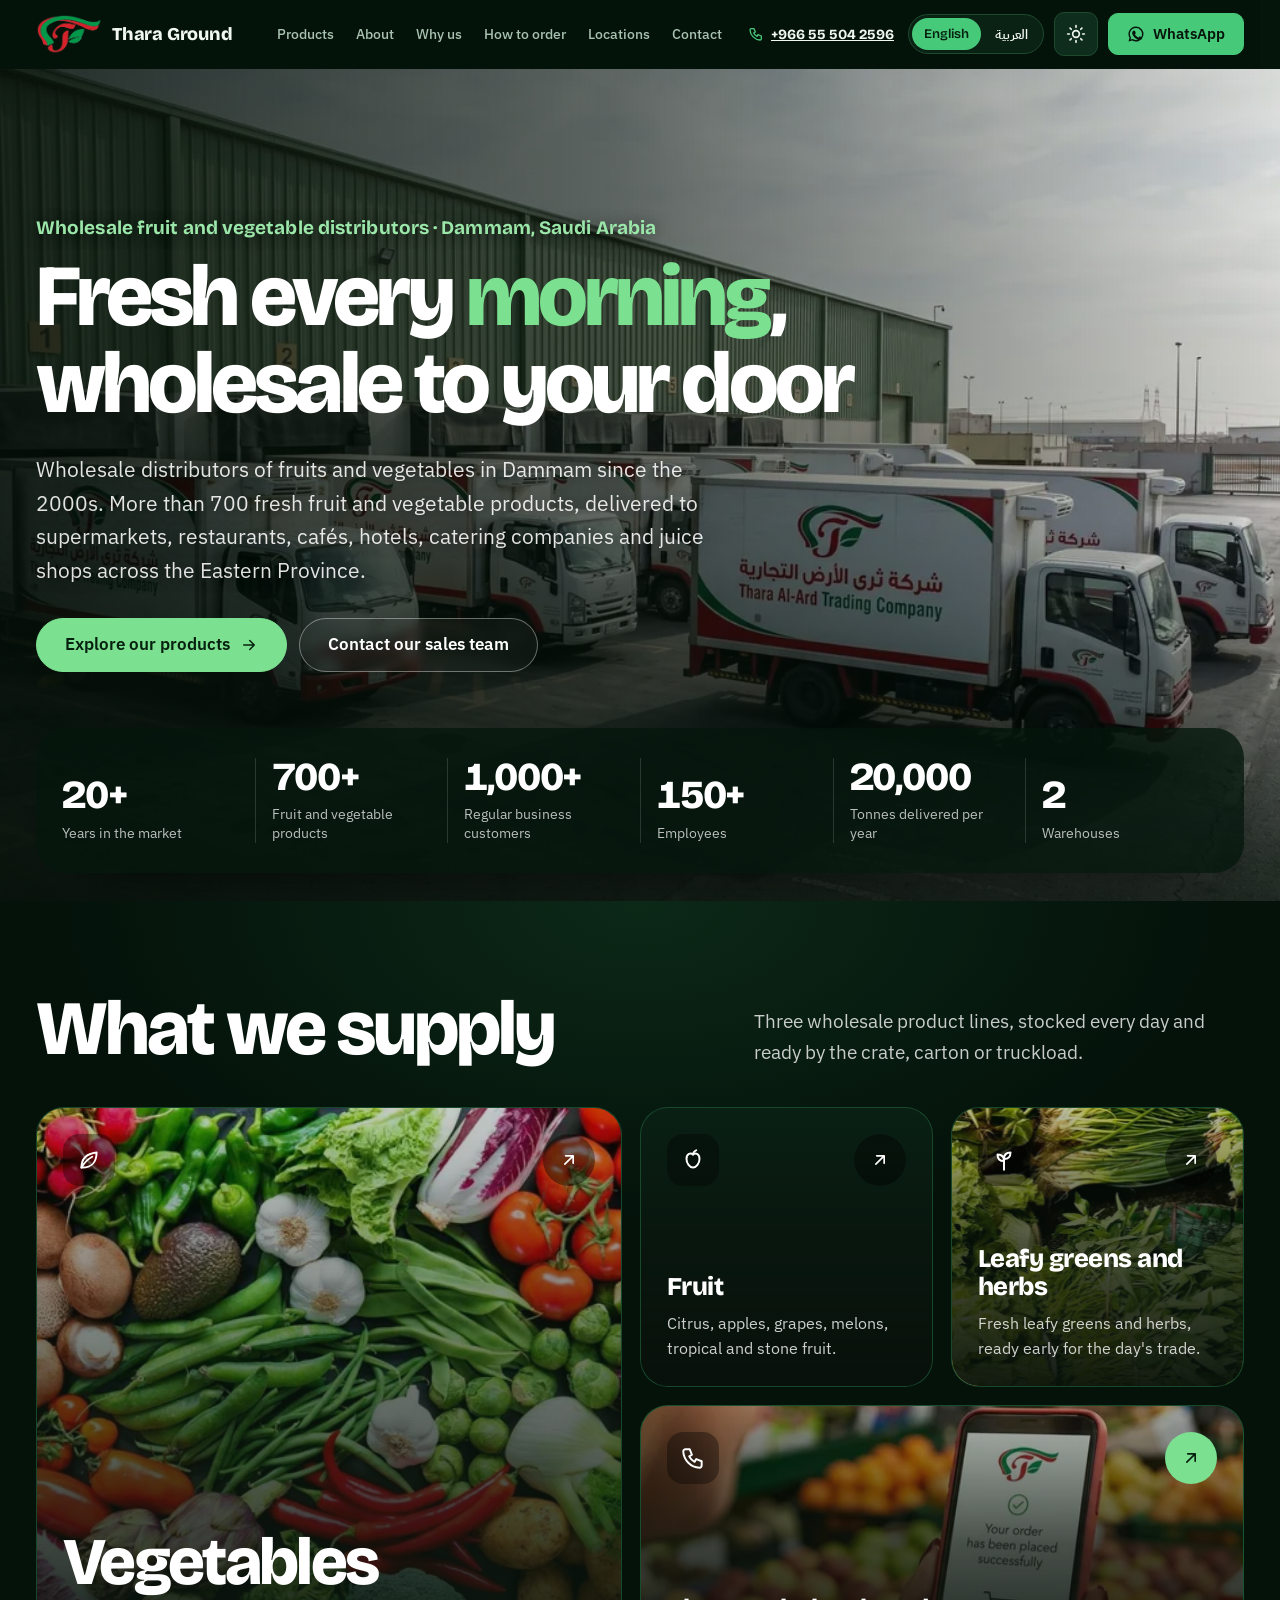
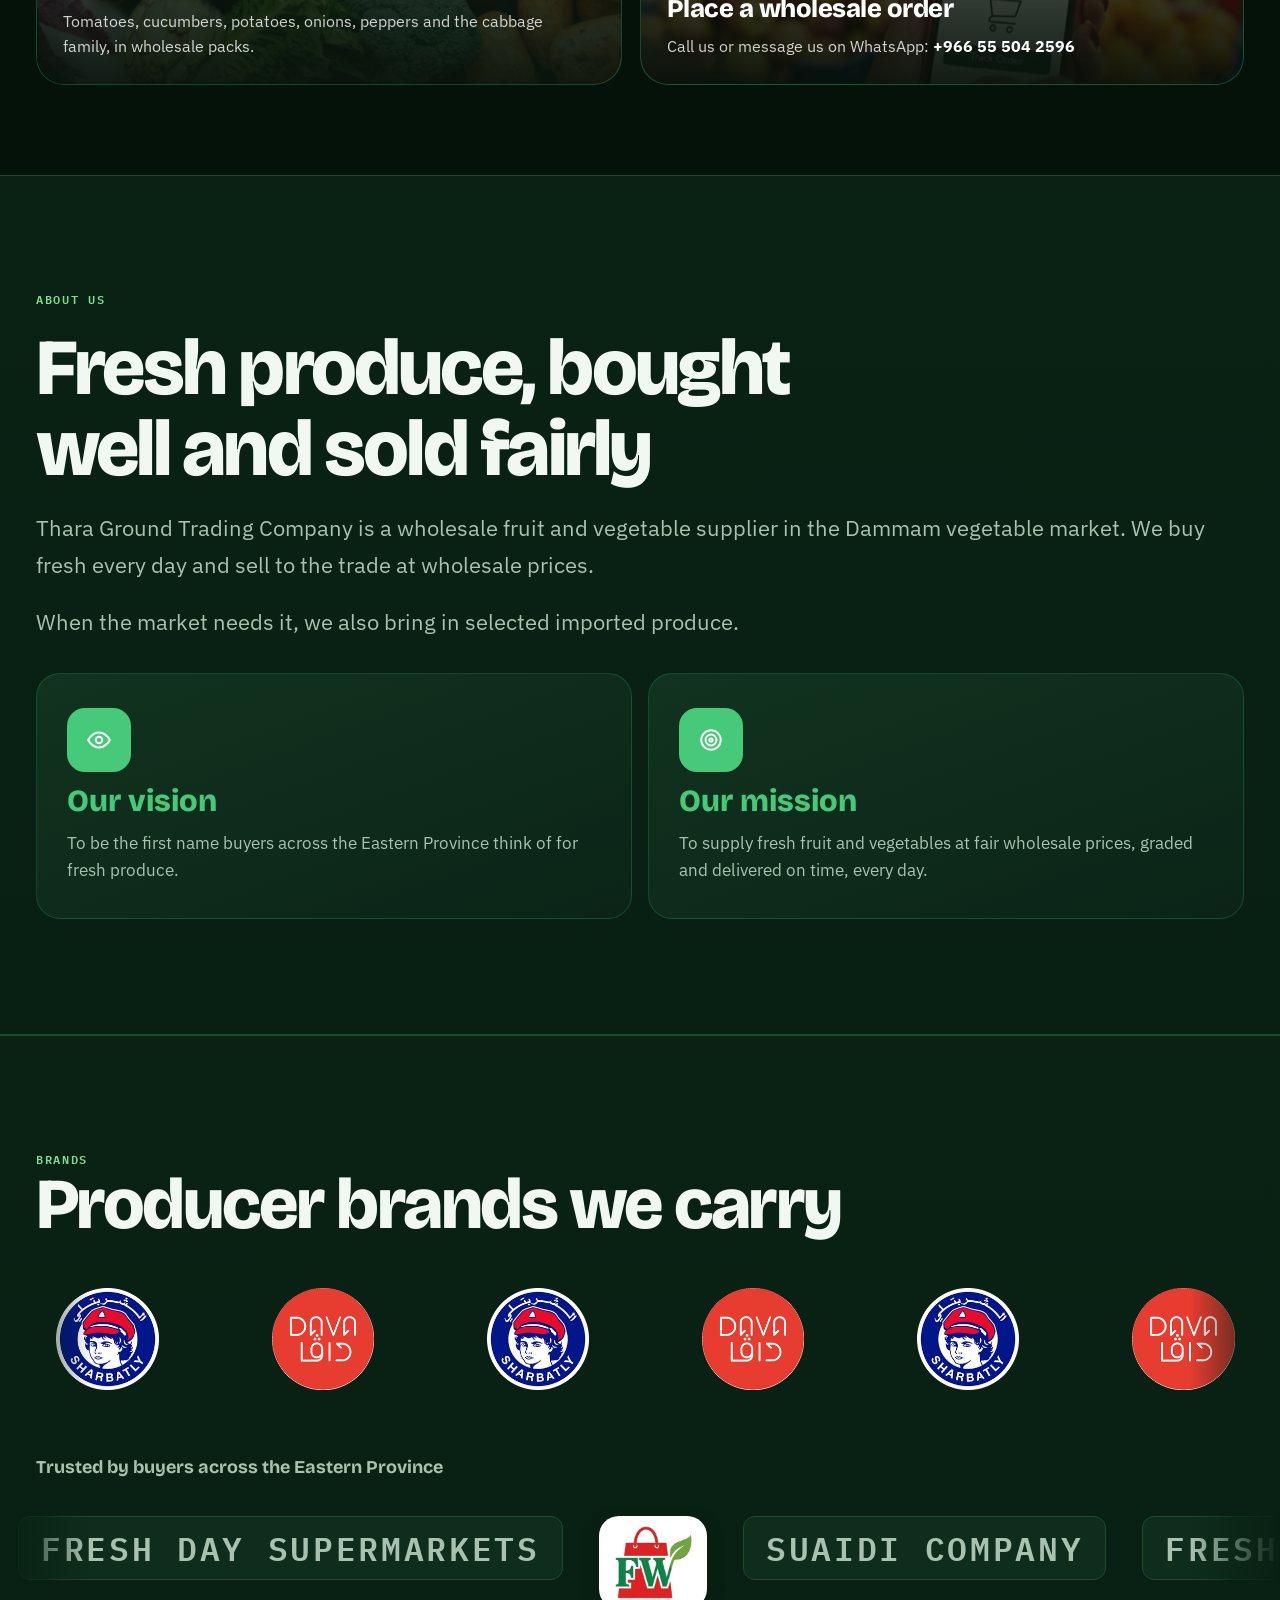
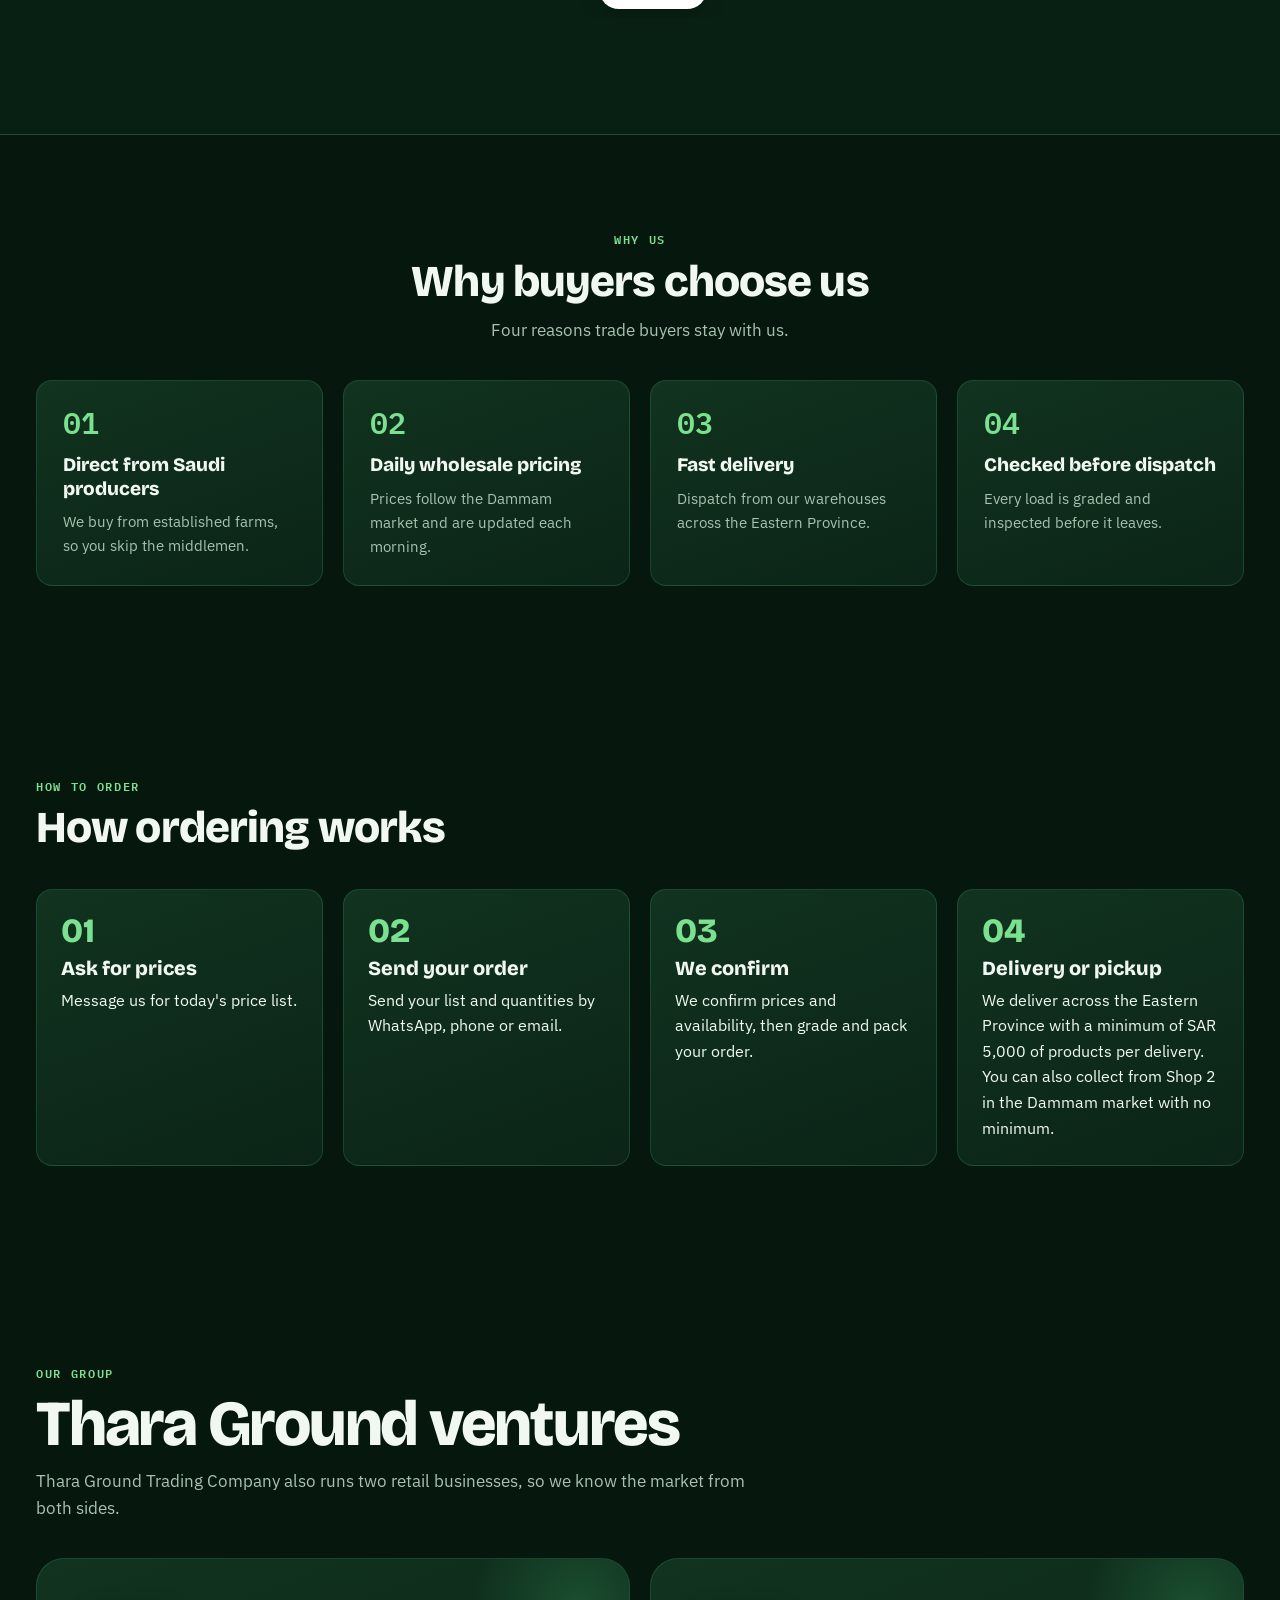
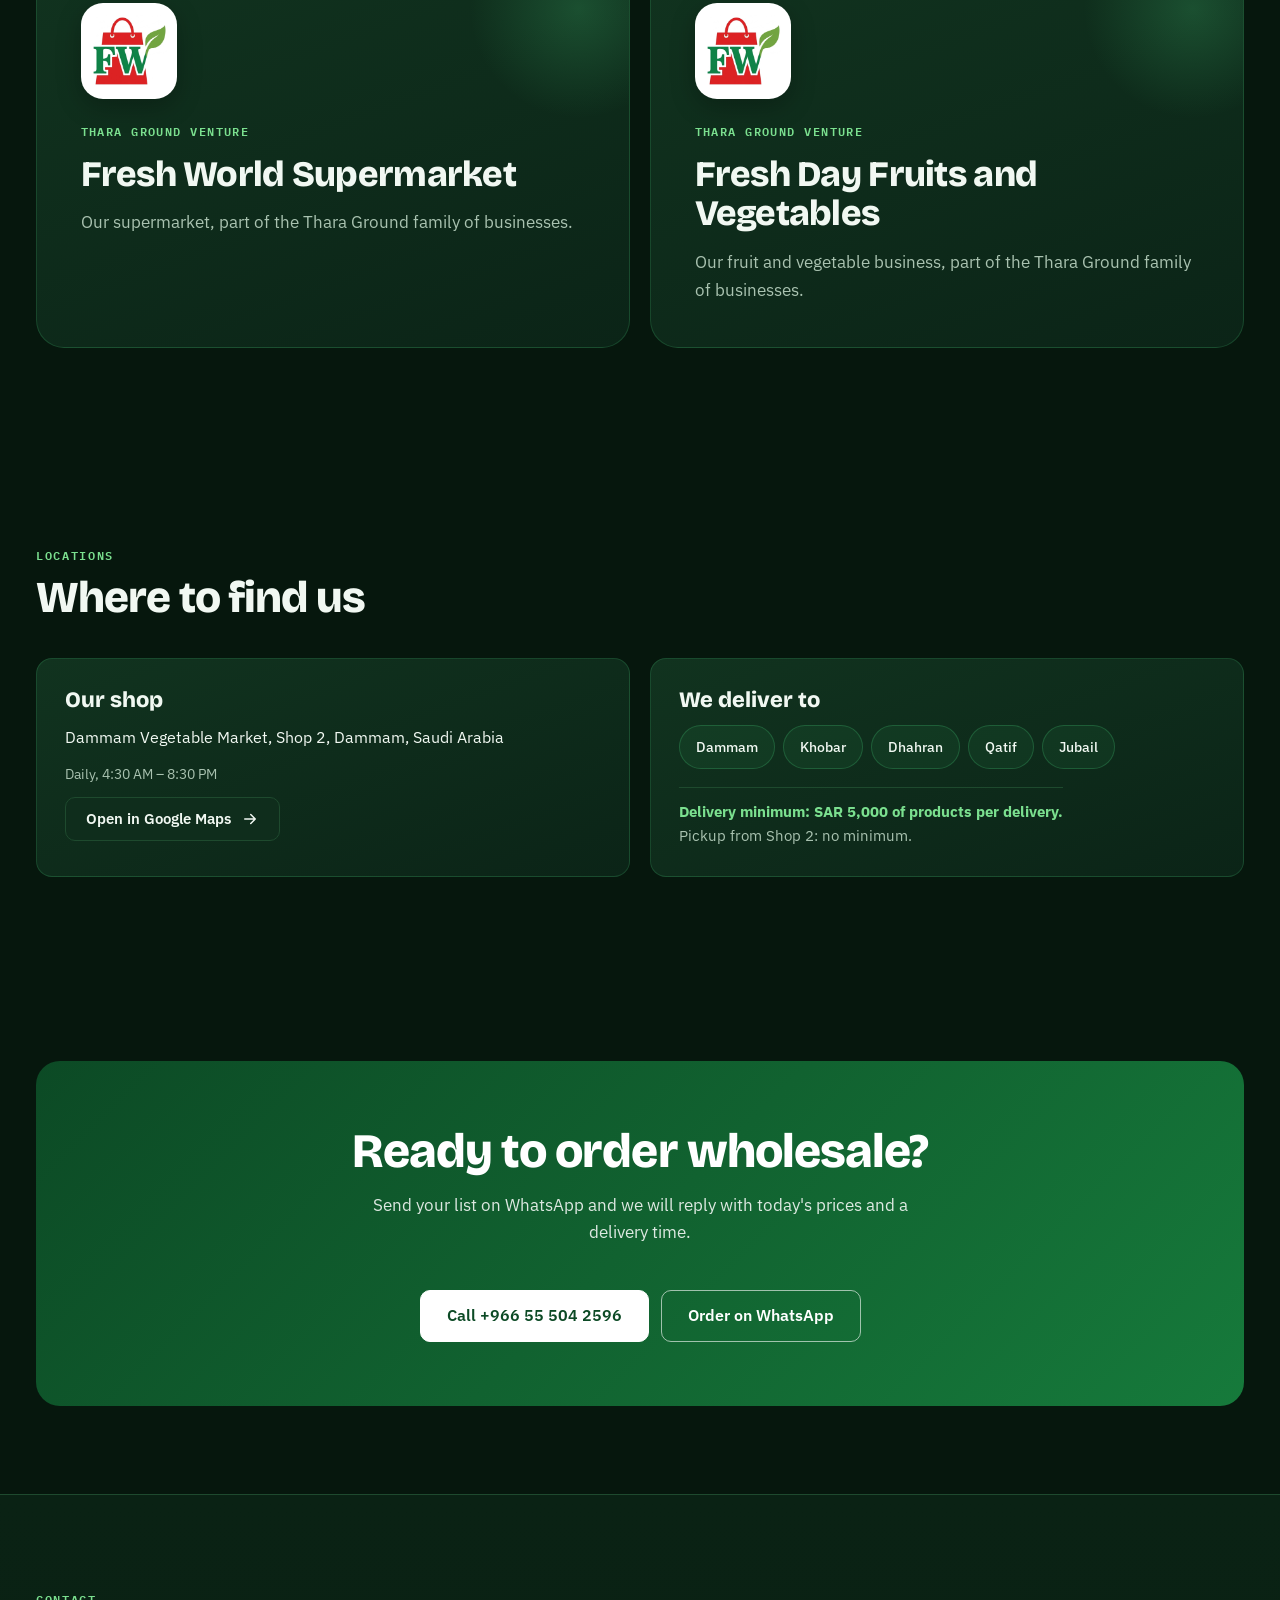
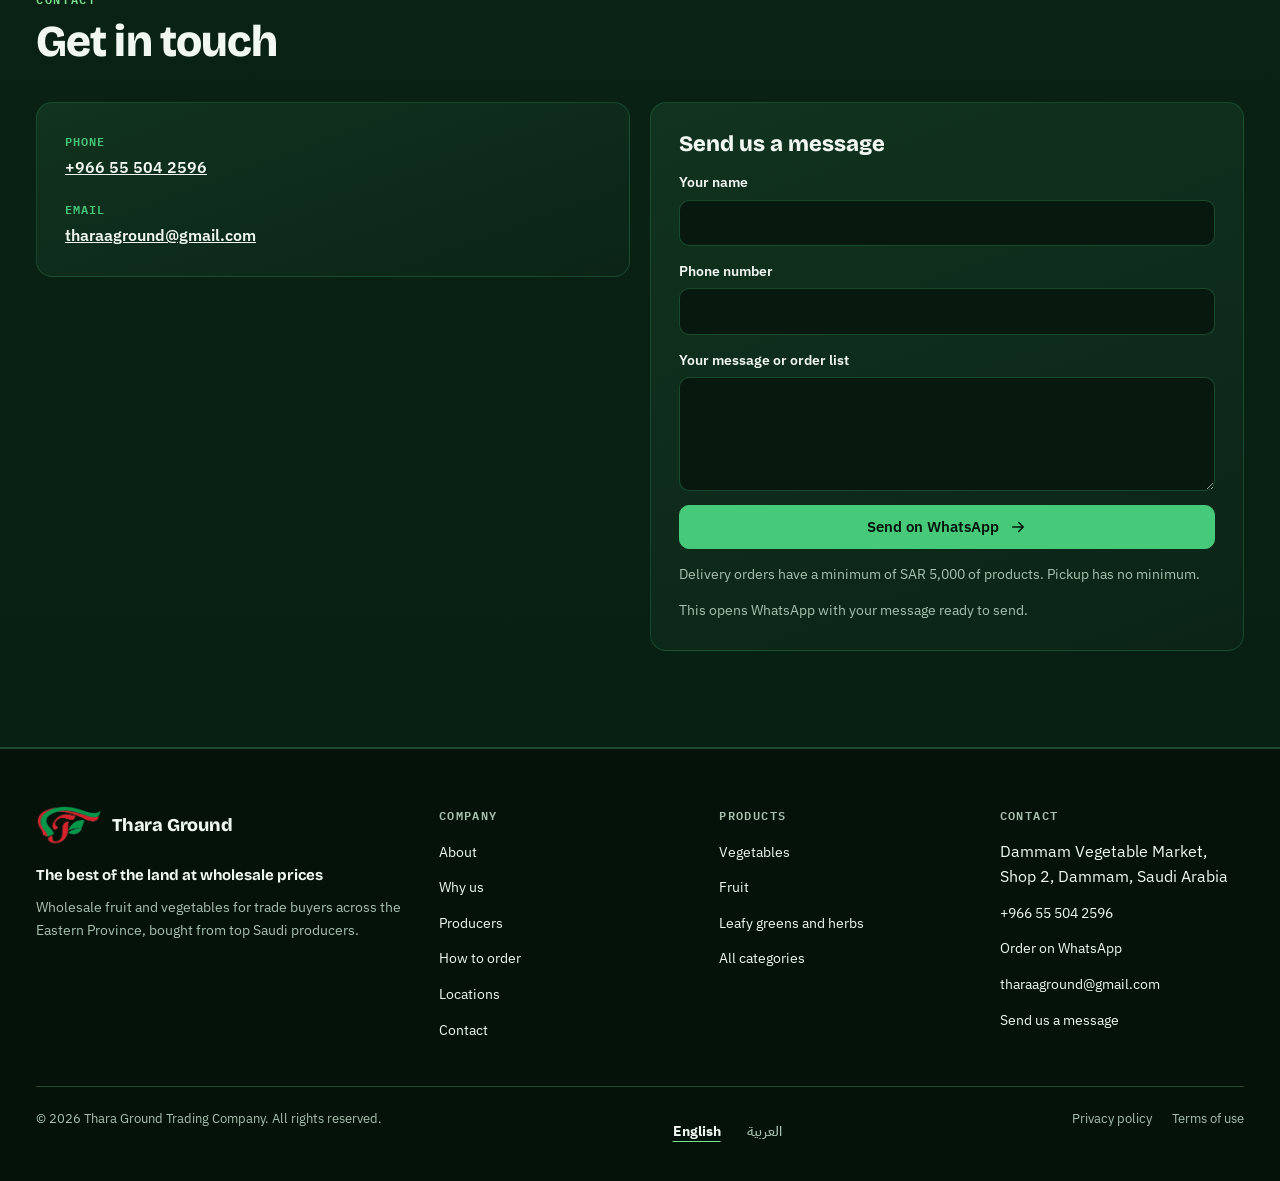
==== index.html @ 2941f830 "Remove mobile bottom bar Co-Authored-By: Claude Haiku 5.5 <noreply@anthropic.com> Claude-Session: ht" ====
<!doctype html>
<html lang="en" dir="ltr" data-theme="dark">
<head>
<meta charset="utf-8">
<meta name="viewport" content="width=device-width, initial-scale=1">
<title>Thara Ground Trading Company | Wholesale fruit and vegetables, Dammam</title>
<meta name="description" content="Wholesale distributors of fruit and vegetables in Dammam since the 2000s. More than 700 products, delivered across the Eastern Province.">
<meta name="theme-color" content="#06170D">
<link rel="canonical" href="https://tharaground.netlify.app/">
<link rel="alternate" hreflang="en" href="https://tharaground.netlify.app/">
<link rel="alternate" hreflang="ar" href="https://tharaground.netlify.app/ar/">
<link rel="alternate" hreflang="x-default" href="https://tharaground.netlify.app/">
<meta property="og:type" content="website">
<meta property="og:locale" content="en_US">
<meta property="og:title" content="Thara Ground Trading Company | Wholesale fruit and vegetables, Dammam">
<meta property="og:description" content="Wholesale distributors of fruit and vegetables in Dammam since the 2000s. More than 700 products, delivered across the Eastern Province.">
<link rel="icon" href="assets/img/favicon.png" type="image/png">
<link rel="preconnect" href="https://fonts.googleapis.com">
<link rel="preconnect" href="https://fonts.gstatic.com" crossorigin>
<link rel="stylesheet" href="https://fonts.googleapis.com/css2?family=Bricolage+Grotesque:wght@600;800&family=IBM+Plex+Mono:wght@500;600&family=IBM+Plex+Sans+Arabic:wght@400;500;600;700&family=IBM+Plex+Sans:wght@400;500;600&display=swap">
<link rel="stylesheet" href="assets/css/styles.css">
<script>(function(){var d=document.documentElement;d.classList.add('js');var s=function(k){try{return localStorage.getItem(k)}catch(e){return null}};d.setAttribute('data-theme',s('theme')==='light'?'light':'dark');var l=d.getAttribute('data-page-lang');if(!l){l=s('lang');if(l!=='ar'&&l!=='en'){var n=(navigator.language||'en').toLowerCase();l=n.indexOf('ar')===0?'ar':'en'}}d.lang=l;d.dir=l==='ar'?'rtl':'ltr';if(l!=='en')d.classList.add('relang');setTimeout(function(){d.classList.add('reveal-all')},4000)})();</script>
<noscript><style>.relang #app{visibility:visible}.js .reveal{opacity:1;transform:none}</style></noscript>
</head>
<body data-page="home" data-slug="" data-base="" data-alt="ar/index.html">
<div id="app"><a class="skip" href="#main">Skip to content</a><header class="site-header" id="siteHeader"><div class="wrap hdr"><a class="logo" href="index.html"><img class="logo-mark" src="assets/img/logo.png" alt="Thara Ground logo" width="66" height="40"><span class="logo-text"><b>Thara Ground</b><small>The best of the land at wholesale prices</small></span></a><nav class="nav" id="nav" aria-label="Main navigation"><div class="nav-dd"><a href="#supply">Products</a><div class="mega" role="group" aria-label="Products"><div class="mega-list"><a href="products/veg.html"><b>Vegetables</b><span>Tomatoes, cucumbers, potatoes, onions, peppers and the cabbage family, in wholesale packs.</span></a><a href="products/fruit.html"><b>Fruit</b><span>Citrus, apples, grapes, melons, tropical and stone fruit.</span></a><a href="products/leafy.html"><b>Leafy greens and herbs</b><span>Fresh leafy greens and herbs, ready early for the day&#39;s trade.</span></a></div><div class="mega-shop"><b>Our shop</b><span>Dammam Vegetable Market, Shop 2, Dammam, Saudi Arabia</span><a href="https://www.google.com/maps/search/?api=1&query=Dammam+Vegetable+Market" target="_blank" rel="noopener">Open in Google Maps</a></div></div></div><a href="#about">About</a><a href="#why">Why us</a><a href="#how">How to order</a><a href="#locations">Locations</a><a href="#contact">Contact</a><div class="nav-extra"><a class="nav-tel" href="tel:+966555042596" dir="ltr"><svg viewBox="0 0 24 24" width="16" height="16" fill="none" stroke="currentColor" stroke-width="2" stroke-linecap="round" stroke-linejoin="round" aria-hidden="true"><path d="M5 4h4l2 5-2.5 1.5a11 11 0 0 0 5 5L15 13l5 2v4a2 2 0 0 1-2 2A16 16 0 0 1 3 6a2 2 0 0 1 2-2z"/></svg>+966 55 504 2596</a><div class="lang-sw" role="group" aria-label="Language"><button type="button" data-lang="en" lang="en" aria-pressed="true">English</button><button type="button" data-lang="ar" lang="ar" aria-pressed="false">العربية</button></div></div><a class="btn primary nav-portal" href="https://wa.me/966555042596?text=Hi%2C%20I%20need%20a%20quotation." target="_blank" rel="noopener">Order on WhatsApp</a></nav><div class="hdr-actions"><a class="hdr-phone" href="tel:+966555042596" dir="ltr"><svg viewBox="0 0 24 24" width="16" height="16" fill="none" stroke="currentColor" stroke-width="2" stroke-linecap="round" stroke-linejoin="round" aria-hidden="true"><path d="M5 4h4l2 5-2.5 1.5a11 11 0 0 0 5 5L15 13l5 2v4a2 2 0 0 1-2 2A16 16 0 0 1 3 6a2 2 0 0 1 2-2z"/></svg>+966 55 504 2596</a><div class="lang-sw" role="group" aria-label="Language"><button type="button" data-lang="en" lang="en" aria-pressed="true">English</button><button type="button" data-lang="ar" lang="ar" aria-pressed="false">العربية</button></div><button type="button" class="icon-btn theme-btn" id="themeBtn" aria-label="Switch between dark and light mode"><svg viewBox="0 0 24 24" width="20" height="20" fill="none" stroke="currentColor" stroke-width="2" stroke-linecap="round" aria-hidden="true"><circle cx="12" cy="12" r="4"/><path d="M12 2v2M12 20v2M4.9 4.9l1.4 1.4M17.7 17.7l1.4 1.4M2 12h2M20 12h2M4.9 19.1l1.4-1.4M17.7 6.3l1.4-1.4"/></svg><svg viewBox="0 0 24 24" width="20" height="20" fill="none" stroke="currentColor" stroke-width="2" stroke-linecap="round" stroke-linejoin="round" aria-hidden="true"><path d="M21 12.8A9 9 0 1 1 11.2 3a7 7 0 0 0 9.8 9.8z"/></svg></button><a class="btn primary hdr-portal" href="https://wa.me/966555042596?text=Hi%2C%20I%20need%20a%20quotation." target="_blank" rel="noopener"><svg viewBox="0 0 24 24" width="18" height="18" fill="currentColor" aria-hidden="true"><path d="M12 2a10 10 0 0 0-8.6 15.1L2 22l5-1.3A10 10 0 1 0 12 2zm0 2a8 8 0 1 1-4.2 14.8l-.4-.2-2.6.7.7-2.5-.3-.4A8 8 0 0 1 12 4zm-3 3.5c-.3 0-.7.1-1 .5-.4.5-1.1 1.2-1.1 2.8s1.2 3.2 1.3 3.4c.2.2 2.3 3.6 5.6 4.9 2.8 1.1 3.3.9 3.9.8.6 0 2-.8 2.2-1.6.3-.8.3-1.5.2-1.6-.1-.2-.3-.3-.7-.5l-2-1c-.3-.1-.5-.2-.7.2l-.9 1.1c-.2.2-.3.2-.7.1-.3-.2-1.4-.5-2.6-1.6-1-.9-1.6-2-1.8-2.3-.2-.3 0-.5.1-.7l.5-.6c.1-.2.2-.3.3-.5.1-.2 0-.4 0-.6l-.9-2.2c-.2-.5-.5-.5-.7-.5z"/></svg>WhatsApp</a><button type="button" class="icon-btn menu-btn" id="menuBtn" aria-expanded="false" aria-controls="nav" aria-label="Open menu"><svg viewBox="0 0 24 24" width="22" height="22" fill="none" stroke="currentColor" stroke-width="2" stroke-linecap="round" aria-hidden="true"><path d="M4 7h16M4 12h16M4 17h16"/></svg><svg viewBox="0 0 24 24" width="22" height="22" fill="none" stroke="currentColor" stroke-width="2" stroke-linecap="round" aria-hidden="true"><path d="M6 6l12 12M18 6L6 18"/></svg></button></div></div></header><main id="main"><section class="hero" id="top" aria-labelledby="heroTitle"><div class="hero-media" aria-hidden="true"><img class="hero-img" src="assets/img/hero.webp" alt="Thara Ground delivery trucks at the Dammam wholesale market" width="1600" height="900" fetchpriority="high" decoding="async"></div><div class="hero-shade" aria-hidden="true"></div><div class="wrap hero-in"><div class="hero-copy" role="tabpanel"><p class="hero-eyebrow">Wholesale fruit and vegetable distributors · Dammam, Saudi Arabia</p><h1 id="heroTitle">Fresh every <em class="accent">morning</em>, wholesale to your door</h1><p class="lead" id="heroSub">Wholesale distributors of fruits and vegetables in Dammam since the 2000s. More than 700 fresh fruit and vegetable products, delivered to supermarkets, restaurants, cafés, hotels, catering companies and juice shops across the Eastern Province.</p><div class="cta"><a class="btn primary lg" href="#supply">Explore our products<svg class="arr" viewBox="0 0 24 24" width="18" height="18" fill="none" stroke="currentColor" stroke-width="2" stroke-linecap="round" stroke-linejoin="round" aria-hidden="true"><path d="M5 12h14M13 6l6 6-6 6"/></svg></a><a class="btn outline lg" href="https://wa.me/966555042596?text=Hi%2C%20I%20need%20a%20quotation." target="_blank" rel="noopener">Contact our sales team</a></div></div><dl class="hero-stats" aria-label="Key numbers"><div class="stat"><dt>Years in the market</dt><dd><span class="count" dir="ltr" data-to="20" data-suffix="+">20+</span></dd></div><div class="stat"><dt>Fruit and vegetable products</dt><dd><span class="count" dir="ltr" data-to="700" data-suffix="+">700+</span></dd></div><div class="stat"><dt>Regular business customers</dt><dd><span class="count" dir="ltr" data-to="1000" data-suffix="+">1,000+</span></dd></div><div class="stat"><dt>Employees</dt><dd><span class="count" dir="ltr" data-to="150" data-suffix="+">150+</span></dd></div><div class="stat"><dt>Tonnes delivered per year</dt><dd><span class="count" dir="ltr" data-to="20000" data-suffix="">20,000</span></dd></div><div class="stat"><dt>Warehouses</dt><dd><span class="count" dir="ltr" data-to="2" data-suffix="">2</span></dd></div></dl></div></section><section class="sec dark" id="supply" aria-labelledby="supplyT"><div class="wrap"><div class="sup-head reveal"><h2 class="title" id="supplyT">What we supply</h2><p>Three wholesale product lines, stocked every day and ready by the crate, carton or truckload.</p></div><div class="bento"><a class="bn bn-veg bn-big reveal" style="--i:0" href="products/veg.html"><span class="bn-bg" aria-hidden="true"><img src="assets/img/vegetables.webp" data-fallback="assets/img/cat/tomatoes.svg" alt="Fresh vegetables wholesale at Thara Ground, Dammam" width="800" height="600" loading="lazy" decoding="async"></span><span class="bn-top"><span class="bn-ic"><svg viewBox="0 0 24 24" width="26" height="26" fill="none" stroke="currentColor" stroke-width="1.8" stroke-linecap="round" stroke-linejoin="round" aria-hidden="true"><path d="M5 19c0-8 5-13 14-14 0 9-5 14-13 14z"/><path d="M5 19c3-5 6-8 10-10"/></svg></span><span class="bn-go"><svg class="ur" viewBox="0 0 24 24" width="20" height="20" fill="none" stroke="currentColor" stroke-width="2" stroke-linecap="round" stroke-linejoin="round" aria-hidden="true"><path d="M7 17L17 7M8 7h9v9"/></svg></span></span><span class="bn-body"><span class="bn-t">Vegetables</span><span class="bn-d">Tomatoes, cucumbers, potatoes, onions, peppers and the cabbage family, in wholesale packs.</span></span></a><a class="bn bn-fruit reveal" style="--i:1" href="products/fruit.html"><span class="bn-bg" aria-hidden="true"><img src="assets/img/fruits.webp" data-fallback="assets/img/cat/citrus.svg" alt="Fresh fruit wholesale at Thara Ground, Dammam" width="800" height="600" loading="lazy" decoding="async"></span><span class="bn-top"><span class="bn-ic"><svg viewBox="0 0 24 24" width="26" height="26" fill="none" stroke="currentColor" stroke-width="1.8" stroke-linecap="round" stroke-linejoin="round" aria-hidden="true"><path d="M12 7c-2-2-6-1-6 4 0 4 3 8 6 8s6-4 6-8c0-5-4-6-6-4z"/><path d="M12 7c0-2 1-3 3-4"/></svg></span><span class="bn-go"><svg class="ur" viewBox="0 0 24 24" width="20" height="20" fill="none" stroke="currentColor" stroke-width="2" stroke-linecap="round" stroke-linejoin="round" aria-hidden="true"><path d="M7 17L17 7M8 7h9v9"/></svg></span></span><span class="bn-body"><span class="bn-t">Fruit</span><span class="bn-d">Citrus, apples, grapes, melons, tropical and stone fruit.</span></span></a><a class="bn bn-leafy reveal" style="--i:2" href="products/leafy.html"><span class="bn-bg" aria-hidden="true"><img src="assets/img/leafy.webp" data-fallback="assets/img/cat/leafy-herbs.svg" alt="Fresh leafy greens and herbs at Thara Ground, Dammam" width="800" height="600" loading="lazy" decoding="async"></span><span class="bn-top"><span class="bn-ic"><svg viewBox="0 0 24 24" width="26" height="26" fill="none" stroke="currentColor" stroke-width="1.8" stroke-linecap="round" stroke-linejoin="round" aria-hidden="true"><path d="M12 21V9"/><path d="M12 13c-4 0-6-2-6-6 4 0 6 2 6 6z"/><path d="M12 11c0-4 2-6 6-6 0 4-2 6-6 6z"/></svg></span><span class="bn-go"><svg class="ur" viewBox="0 0 24 24" width="20" height="20" fill="none" stroke="currentColor" stroke-width="2" stroke-linecap="round" stroke-linejoin="round" aria-hidden="true"><path d="M7 17L17 7M8 7h9v9"/></svg></span></span><span class="bn-body"><span class="bn-t">Leafy greens and herbs</span><span class="bn-d">Fresh leafy greens and herbs, ready early for the day&#39;s trade.</span></span></a><a class="bn bn-order reveal" style="--i:4" href="tel:+966555042596"><span class="bn-bg" aria-hidden="true"><img src="assets/img/order.webp" alt="Ordering fresh fruit and vegetables by phone from Thara Ground" width="800" height="446" loading="lazy" decoding="async"></span><span class="bn-top"><span class="bn-ic"><svg viewBox="0 0 24 24" width="26" height="26" fill="none" stroke="currentColor" stroke-width="1.8" stroke-linecap="round" stroke-linejoin="round" aria-hidden="true"><path d="M5 4h4l2 5-2.5 1.5a11 11 0 0 0 5 5L15 13l5 2v4a2 2 0 0 1-2 2A16 16 0 0 1 3 6a2 2 0 0 1 2-2z"/></svg></span><span class="bn-go acc"><svg class="ur" viewBox="0 0 24 24" width="20" height="20" fill="none" stroke="currentColor" stroke-width="2" stroke-linecap="round" stroke-linejoin="round" aria-hidden="true"><path d="M7 17L17 7M8 7h9v9"/></svg></span></span><span class="bn-body"><span class="bn-t">Place a wholesale order</span><span class="bn-d">Call us or message us on WhatsApp: <b dir="ltr">+966 55 504 2596</b></span></span></a></div></div></section><section class="sec alt" id="about" aria-labelledby="aboutT"><div class="wrap about-grid about-solo"><div class="about-text reveal"><p class="eyebrow">About us</p><h2 class="title" id="aboutT">Fresh produce, bought well and sold fairly</h2><p>Thara Ground Trading Company is a wholesale fruit and vegetable supplier in the Dammam vegetable market. We buy fresh every day and sell to the trade at wholesale prices.</p><p>When the market needs it, we also bring in selected imported produce.</p><div class="vm"><div class="card vm-card"><span class="vm-ic" aria-hidden="true"><svg viewBox="0 0 24 24" width="26" height="26" fill="none" stroke="currentColor" stroke-width="1.8" stroke-linecap="round" stroke-linejoin="round"><path d="M2 12s3.6-7 10-7 10 7 10 7-3.6 7-10 7S2 12 2 12z"/><circle cx="12" cy="12" r="3"/></svg></span><h3>Our vision</h3><p>To be the first name buyers across the Eastern Province think of for fresh produce.</p></div><div class="card vm-card"><span class="vm-ic" aria-hidden="true"><svg viewBox="0 0 24 24" width="26" height="26" fill="none" stroke="currentColor" stroke-width="1.8" stroke-linecap="round" stroke-linejoin="round"><circle cx="12" cy="12" r="9"/><circle cx="12" cy="12" r="5"/><circle cx="12" cy="12" r="1.5"/></svg></span><h3>Our mission</h3><p>To supply fresh fruit and vegetables at fair wholesale prices, graded and delivered on time, every day.</p></div></div></div></div></section><section class="sec alt" id="brands" aria-labelledby="brandsT"><div class="wrap"><div class="sec-head row reveal"><div><p class="eyebrow">Brands</p><h2 class="title" id="brandsT">Producer brands we carry</h2></div></div></div><div class="mq-wrap"><div class="marquee " dir="ltr"><div class="marquee-track"><ul role="list" aria-label="Producer brands we carry"><li><img class="logo-img" src="assets/img/sharbatly.png" alt="Sharbatly Fruit" loading="lazy" height="40"></li><li><img class="logo-img" src="assets/img/dawa.png" alt="Dawa Agriculture" loading="lazy" height="40"></li><li><img class="logo-img" src="assets/img/sharbatly.png" alt="Sharbatly Fruit" loading="lazy" height="40"></li><li><img class="logo-img" src="assets/img/dawa.png" alt="Dawa Agriculture" loading="lazy" height="40"></li><li><img class="logo-img" src="assets/img/sharbatly.png" alt="Sharbatly Fruit" loading="lazy" height="40"></li><li><img class="logo-img" src="assets/img/dawa.png" alt="Dawa Agriculture" loading="lazy" height="40"></li><li><img class="logo-img" src="assets/img/sharbatly.png" alt="Sharbatly Fruit" loading="lazy" height="40"></li><li><img class="logo-img" src="assets/img/dawa.png" alt="Dawa Agriculture" loading="lazy" height="40"></li></ul><ul aria-hidden="true"><li><img class="logo-img" src="assets/img/sharbatly.png" alt="Sharbatly Fruit" loading="lazy" height="40"></li><li><img class="logo-img" src="assets/img/dawa.png" alt="Dawa Agriculture" loading="lazy" height="40"></li><li><img class="logo-img" src="assets/img/sharbatly.png" alt="Sharbatly Fruit" loading="lazy" height="40"></li><li><img class="logo-img" src="assets/img/dawa.png" alt="Dawa Agriculture" loading="lazy" height="40"></li><li><img class="logo-img" src="assets/img/sharbatly.png" alt="Sharbatly Fruit" loading="lazy" height="40"></li><li><img class="logo-img" src="assets/img/dawa.png" alt="Dawa Agriculture" loading="lazy" height="40"></li><li><img class="logo-img" src="assets/img/sharbatly.png" alt="Sharbatly Fruit" loading="lazy" height="40"></li><li><img class="logo-img" src="assets/img/dawa.png" alt="Dawa Agriculture" loading="lazy" height="40"></li></ul></div></div></div><div class="wrap"><h3 class="clients-h reveal">Trusted by buyers across the Eastern Province</h3></div><div class="mq-wrap"><div class="marquee rev" dir="ltr"><div class="marquee-track"><ul role="list" aria-label="Trusted by buyers across the Eastern Province"><li><span class="logo-chip">FRESH DAY SUPERMARKETS</span></li><li><span class="logo-tile"><img class="logo-img" src="assets/img/freshday.png" alt="Fresh Day Fruits and Vegetables" loading="lazy" height="72"></span></li><li><span class="logo-chip">SUAIDI COMPANY</span></li><li><span class="logo-chip">FRESH DAY SUPERMARKETS</span></li><li><span class="logo-tile"><img class="logo-img" src="assets/img/freshday.png" alt="Fresh Day Fruits and Vegetables" loading="lazy" height="72"></span></li><li><span class="logo-chip">SUAIDI COMPANY</span></li></ul><ul aria-hidden="true"><li><span class="logo-chip">FRESH DAY SUPERMARKETS</span></li><li><span class="logo-tile"><img class="logo-img" src="assets/img/freshday.png" alt="Fresh Day Fruits and Vegetables" loading="lazy" height="72"></span></li><li><span class="logo-chip">SUAIDI COMPANY</span></li><li><span class="logo-chip">FRESH DAY SUPERMARKETS</span></li><li><span class="logo-tile"><img class="logo-img" src="assets/img/freshday.png" alt="Fresh Day Fruits and Vegetables" loading="lazy" height="72"></span></li><li><span class="logo-chip">SUAIDI COMPANY</span></li></ul></div></div></div></section><section class="sec" id="why" aria-labelledby="whyT"><div class="wrap"><div class="sec-head reveal center"><p class="eyebrow">Why us</p><h2 class="title" id="whyT">Why buyers choose us</h2><p class="sub">Four reasons trade buyers stay with us.</p></div><div class="grid-4"><article class="card info-card reveal" style="--i:0"><span class="why-n">01</span><h3>Direct from Saudi producers</h3><p>We buy from established farms, so you skip the middlemen.</p></article><article class="card info-card reveal" style="--i:1"><span class="why-n">02</span><h3>Daily wholesale pricing</h3><p>Prices follow the Dammam market and are updated each morning.</p></article><article class="card info-card reveal" style="--i:2"><span class="why-n">03</span><h3>Fast delivery</h3><p>Dispatch from our warehouses across the Eastern Province.</p></article><article class="card info-card reveal" style="--i:3"><span class="why-n">04</span><h3>Checked before dispatch</h3><p>Every load is graded and inspected before it leaves.</p></article></div></div></section><section class="sec" id="how" aria-labelledby="howT"><div class="wrap"><div class="sec-head reveal"><p class="eyebrow">How to order</p><h2 class="title" id="howT">How ordering works</h2></div><ol class="steps" role="list"><li class="step card reveal" style="--i:0"><span class="step-n">01</span><h3>Ask for prices</h3><p>Message us for today&#39;s price list.</p></li><li class="step card reveal" style="--i:1"><span class="step-n">02</span><h3>Send your order</h3><p>Send your list and quantities by WhatsApp, phone or email.</p></li><li class="step card reveal" style="--i:2"><span class="step-n">03</span><h3>We confirm</h3><p>We confirm prices and availability, then grade and pack your order.</p></li><li class="step card reveal" style="--i:3"><span class="step-n">04</span><h3>Delivery or pickup</h3><p>We deliver across the Eastern Province with a minimum of SAR 5,000 of products per delivery. You can also collect from Shop 2 in the Dammam market with no minimum.</p></li></ol></div></section><section class="sec" id="ventures" aria-labelledby="grpT"><div class="wrap"><div class="sec-head reveal"><p class="eyebrow">Our group</p><h2 class="title" id="grpT">Thara Ground ventures</h2><p class="sub">Thara Ground Trading Company also runs two retail businesses, so we know the market from both sides.</p></div><div class="grid-2 vent-grid"><article class="card vent-card reveal" style="--i:0"><span class="vent-logo"><img src="assets/img/freshday.png" alt="Fresh Day Fruits and Vegetables logo" width="417" height="398" loading="lazy" decoding="async"></span><p class="vent-tag">Thara Ground venture</p><h3>Fresh World Supermarket</h3><p>Our supermarket, part of the Thara Ground family of businesses.</p></article><article class="card vent-card reveal" style="--i:1"><span class="vent-logo"><img src="assets/img/freshday.png" alt="Fresh Day Fruits and Vegetables logo" width="417" height="398" loading="lazy" decoding="async"></span><p class="vent-tag">Thara Ground venture</p><h3>Fresh Day Fruits and Vegetables</h3><p>Our fruit and vegetable business, part of the Thara Ground family of businesses.</p></article></div></div></section><section class="sec" id="locations" aria-labelledby="locT"><div class="wrap"><div class="sec-head reveal"><p class="eyebrow">Locations</p><h2 class="title" id="locT">Where to find us</h2></div><div class="grid-2"><article class="card loc-card reveal"><h3>Our shop</h3><p>Dammam Vegetable Market, Shop 2, Dammam, Saudi Arabia</p><p class="muted">Daily, 4:30 AM – 8:30 PM</p><a class="btn" href="https://www.google.com/maps/search/?api=1&query=Dammam+Vegetable+Market" target="_blank" rel="noopener">Open in Google Maps<svg class="arr" viewBox="0 0 24 24" width="18" height="18" fill="none" stroke="currentColor" stroke-width="2" stroke-linecap="round" stroke-linejoin="round" aria-hidden="true"><path d="M5 12h14M13 6l6 6-6 6"/></svg></a></article><article class="card loc-card reveal" style="--i:1"><h3>We deliver to</h3><ul class="chips" role="list"><li class="chip">Dammam</li><li class="chip">Khobar</li><li class="chip">Dhahran</li><li class="chip">Qatif</li><li class="chip">Jubail</li></ul><p class="order-min"><strong>Delivery minimum: SAR 5,000 of products per delivery.</strong><br>Pickup from Shop 2: no minimum.</p></article></div></div></section><section class="cta-band" id="order" aria-labelledby="ctaT"><div class="wrap"><div class="cta-in reveal"><h2 id="ctaT">Ready to order wholesale?</h2><p>Send your list on WhatsApp and we will reply with today&#39;s prices and a delivery time.</p><div class="cta"><a class="btn light lg" href="tel:+966555042596" dir="ltr">Call +966 55 504 2596</a><a class="btn ghost-light lg" href="https://wa.me/966555042596?text=Hi%2C%20I%20need%20a%20quotation." target="_blank" rel="noopener">Order on WhatsApp</a></div></div></div></section><section class="sec alt" id="contact" aria-labelledby="contactT"><div class="wrap"><div class="sec-head reveal"><p class="eyebrow">Contact</p><h2 class="title" id="contactT">Get in touch</h2></div><div class="grid-2 contact-grid"><dl class="contact-list card reveal"><div><dt>Phone</dt><dd><a href="tel:+966555042596" dir="ltr">+966 55 504 2596</a></dd></div><div><dt>Email</dt><dd><a href="mailto:tharaaground@gmail.com">tharaaground@gmail.com</a></dd></div></dl><form class="card contact-form reveal" id="contactForm" name="contact" method="POST" data-netlify="true" style="--i:1"><input type="hidden" name="form-name" value="contact"><h3>Send us a message</h3><label>Your name<input name="name" autocomplete="name" required></label><label>Phone number<input name="phone" type="tel" autocomplete="tel" dir="ltr"></label><label>Your message or order list<textarea name="msg" rows="4" required></textarea></label><button class="btn primary" type="submit">Send on WhatsApp<svg class="arr" viewBox="0 0 24 24" width="18" height="18" fill="none" stroke="currentColor" stroke-width="2" stroke-linecap="round" stroke-linejoin="round" aria-hidden="true"><path d="M5 12h14M13 6l6 6-6 6"/></svg></button><p class="muted">Delivery orders have a minimum of SAR 5,000 of products. Pickup has no minimum.</p><p class="muted">This opens WhatsApp with your message ready to send.</p><p class="form-status" id="formStatus" role="status" aria-live="polite"></p></form></div></div></section></main><footer class="site-footer"><div class="wrap"><div class="foot-grid"><div class="foot-brand"><a class="logo" href="index.html"><img class="logo-mark" src="assets/img/logo.png" alt="Thara Ground logo" width="66" height="40" loading="lazy"><span class="logo-text"><b>Thara Ground</b></span></a><p class="foot-tag">The best of the land at wholesale prices</p><p>Wholesale fruit and vegetables for trade buyers across the Eastern Province, bought from top Saudi producers.</p></div><div><h2 class="foot-h">Company</h2><ul><li><a href="#about">About</a></li><li><a href="#why">Why us</a></li><li><a href="#brands">Producers</a></li><li><a href="#how">How to order</a></li><li><a href="#locations">Locations</a></li><li><a href="#contact">Contact</a></li></ul></div><div><h2 class="foot-h">Products</h2><ul><li><a href="products/veg.html">Vegetables</a></li><li><a href="products/fruit.html">Fruit</a></li><li><a href="products/leafy.html">Leafy greens and herbs</a></li><li><a href="#supply">All categories</a></li></ul></div><div><h2 class="foot-h">Contact</h2><ul class="foot-contact"><li>Dammam Vegetable Market, Shop 2, Dammam, Saudi Arabia</li><li><a href="tel:+966555042596" dir="ltr">+966 55 504 2596</a></li><li><a href="https://wa.me/966555042596?text=Hi%2C%20I%20need%20a%20quotation." target="_blank" rel="noopener">Order on WhatsApp</a></li><li><a href="mailto:tharaaground@gmail.com">tharaaground@gmail.com</a></li><li><a href="#contact">Send us a message</a></li></ul></div></div><div class="foot-bottom"><p>© 2026 Thara Ground Trading Company. All rights reserved.</p><div class="foot-lang" role="group" aria-label="Language"><button type="button" data-lang="en" lang="en" aria-pressed="true">English</button><button type="button" data-lang="ar" lang="ar" aria-pressed="false">العربية</button></div><p class="foot-legal"><a href="privacy.html">Privacy policy</a><a href="terms.html">Terms of use</a></p></div></div></footer></div>
<script src="assets/js/data.js" defer></script>
<script src="assets/js/i18n.js" defer></script>
<script src="assets/js/render.js" defer></script>
<script src="assets/js/main.js" defer></script>
</body>
</html>
---- assets/css/styles.css ----
/* ============ THEME TOKENS ============
   White and green. --primary is the main button colour, --accent is the highlight green.
   Light is the default; the dark values sit under [data-theme="dark"] and are used by the toggle. */
:root {
  --bg: #FFFFFF; --bg-alt: #F1F7EE; --surface: #FFFFFF; --surface-2: #F4F9F1;
  --fg: #0F2418; --muted: #4A5F51; --line: #D6E4D0;
  --primary: #0D5C2B; --on-primary: #FFFFFF;
  --accent: #1B8038;
  --shade: 255, 255, 255;
  --shadow: 0 12px 30px rgba(15, 60, 30, .14);
  --tile-s: 70%; --tile-l: 88%;
  --f-display: "Bricolage Grotesque", "IBM Plex Sans Arabic", system-ui, sans-serif;
  --f-body: "IBM Plex Sans", "IBM Plex Sans Arabic", system-ui, sans-serif;
  --f-mono: "IBM Plex Mono", ui-monospace, Menlo, monospace;
  --hdr: 68px;
  color-scheme: light;
}
:root[data-theme="dark"] {
  --bg: #06170D; --bg-alt: #0A2214; --surface: #0F2D1C; --surface-2: #143A25;
  --fg: #F1F8F2; --muted: #A9C2B0; --line: #1E4A2E;
  --primary: #46C979; --on-primary: #06140B;
  --accent: #7BE08F;
  --shade: 6, 23, 13;
  --shadow: 0 12px 32px rgba(0, 0, 0, .38);
  --tile-s: 38%; --tile-l: 22%;
  color-scheme: dark;
}

/* ============ BASE ============ */
*, *::before, *::after { box-sizing: border-box; }
html { scroll-behavior: smooth; scroll-padding-top: calc(var(--hdr) + 12px); -webkit-text-size-adjust: 100%; }
body { margin: 0; background: var(--bg); color: var(--fg); font: 400 16px/1.6 var(--f-body); -webkit-font-smoothing: antialiased; overflow-x: hidden; }
:lang(ar) body, html[lang="ar"] body { line-height: 1.75; }
h1, h2, h3, h4, p, ul, ol, dl, dd, figure { margin: 0; }
ul { padding: 0; list-style: none; }
img, svg { max-width: 100%; }
a { color: inherit; }
:focus-visible { outline: 2px solid var(--accent); outline-offset: 3px; border-radius: 4px; }
html[dir="rtl"] *, html[lang="zh"] * { letter-spacing: 0 !important; }
.relang #app { visibility: hidden; }
.wrap { width: 100%; max-width: 1240px; margin-inline: auto; padding-left: max(16px, env(safe-area-inset-left, 0px)); padding-right: max(16px, env(safe-area-inset-right, 0px)); }
.wrap.narrow { max-width: 760px; }
.skip { position: absolute; inset-inline-start: 12px; top: -60px; z-index: 100; background: var(--primary); color: var(--on-primary); padding: 10px 16px; border-radius: 8px; font-weight: 600; text-decoration: none; }
.skip:focus { top: 12px; }
em.accent { color: var(--accent); font-style: normal; }
.eyebrow { font: 600 12px/1.4 var(--f-mono); letter-spacing: .14em; text-transform: uppercase; color: var(--accent); }
html[dir="rtl"] .eyebrow, html[lang="zh"] .eyebrow { text-transform: none; font-size: 13px; }

/* ============ BUTTONS ============ */
.btn { display: inline-flex; align-items: center; justify-content: center; gap: 10px; min-height: 44px; padding: 11px 20px; border-radius: 10px; border: 1px solid var(--line); background: var(--surface); color: var(--fg); font: 600 15px/1.2 var(--f-body); text-decoration: none; cursor: pointer; transition: transform .2s, background-color .2s, border-color .2s, box-shadow .2s; }
.btn:hover { transform: translateY(-2px); border-color: var(--primary); box-shadow: var(--shadow); }
.btn.lg { min-height: 52px; padding: 14px 26px; font-size: 16px; }
.btn.primary { background: var(--primary); border-color: var(--primary); color: var(--on-primary); }
.btn.primary:hover { filter: brightness(1.08); }
.btn.outline { background: rgba(var(--shade), .45); border-color: color-mix(in srgb, var(--fg) 40%, transparent); -webkit-backdrop-filter: blur(6px); backdrop-filter: blur(6px); }
.btn.wa { background: #1FA855; border-color: #1FA855; color: #fff; }
.btn.light { background: #fff; border-color: #fff; color: #0C4A25; }
.btn.ghost-light { background: transparent; border-color: rgba(255, 255, 255, .6); color: #fff; }
.btn.ghost-light:hover { background: rgba(255, 255, 255, .12); border-color: #fff; }
.btn .arr { flex: none; }
html[dir="rtl"] .arr { transform: scaleX(-1); }
.icon-btn { display: inline-grid; place-items: center; width: 44px; height: 44px; border-radius: 10px; border: 1px solid var(--line); background: var(--surface); color: var(--fg); cursor: pointer; transition: border-color .2s, background-color .2s; }
.icon-btn:hover { border-color: var(--primary); }

/* ============ HEADER ============ */
.site-header { position: sticky; top: 0; z-index: 50; background: color-mix(in srgb, var(--bg) 86%, transparent); -webkit-backdrop-filter: blur(12px); backdrop-filter: blur(12px); border-bottom: 1px solid transparent; transition: border-color .2s, background-color .2s; }
.site-header.scrolled { border-bottom-color: var(--line); background: color-mix(in srgb, var(--bg) 94%, transparent); }
.hdr { display: flex; align-items: center; gap: 20px; min-height: var(--hdr); }
.logo { display: inline-flex; align-items: center; gap: 10px; text-decoration: none; min-width: 0; }
.logo-mark { width: auto; height: 40px; flex: none; }
.logo-text { display: flex; flex-direction: column; line-height: 1.15; min-width: 0; }
.logo-text b { font: 800 18px var(--f-display); letter-spacing: -.01em; white-space: nowrap; }
.logo-text small { font-size: 12px; color: var(--muted); white-space: nowrap; }
.nav { display: flex; align-items: center; gap: 4px; margin-inline-start: auto; }
.nav a:not(.btn) { text-decoration: none; font-weight: 500; font-size: 14px; padding: 10px 12px; border-radius: 8px; color: var(--muted); transition: color .2s, background-color .2s; }
.nav a:not(.btn):hover { color: var(--fg); background: var(--surface); }
.nav-portal, .nav-desk { display: none; }
.hdr-actions { display: flex; align-items: center; gap: 10px; }
.lang { display: flex; border: 1px solid var(--line); border-radius: 10px; overflow: hidden; background: var(--surface); }
.lang button { border: 0; background: none; color: var(--muted); font: 600 13px var(--f-body); padding: 0 12px; min-height: 42px; cursor: pointer; }
.lang button:hover { color: var(--fg); }
.lang button[aria-pressed="true"] { background: var(--primary); color: var(--on-primary); }
.theme-btn svg:first-of-type { display: none; }
:root[data-theme="dark"] .theme-btn svg:first-of-type { display: block; }
:root[data-theme="dark"] .theme-btn svg:last-of-type { display: none; }
.menu-btn { display: none; }
.menu-btn svg:last-of-type { display: none; }
.menu-open .menu-btn svg:first-of-type { display: none; }
.menu-open .menu-btn svg:last-of-type { display: block; }

/* ============ HERO ============ */
.hero { position: relative; isolation: isolate; min-height: calc(100vh - var(--hdr)); min-height: calc(100svh - var(--hdr)); display: flex; flex-direction: column; justify-content: flex-end; overflow: hidden; border-bottom: 1px solid var(--line); }
.hero-media { position: absolute; inset: 0; z-index: -2; background: var(--bg-alt); }
.hero-img { width: 100%; height: 100%; object-fit: cover; display: block; animation: kb 28s ease-in-out infinite alternate; transform-origin: 70% 40%; }
@keyframes kb { from { transform: scale(1.02); } to { transform: scale(1.14); } }
.hero.is-paused .hero-img { animation-play-state: paused; }
.hero-shade { position: absolute; inset: 0; z-index: -1; background: linear-gradient(90deg, rgba(var(--shade), .96) 0%, rgba(var(--shade), .78) 42%, rgba(var(--shade), .2) 100%), linear-gradient(0deg, rgba(var(--shade), .95) 0%, rgba(var(--shade), 0) 40%); }
html[dir="rtl"] .hero-shade { transform: scaleX(-1); }
.hero-in { padding-block: 72px 36px; }
.hero-copy { max-width: 760px; transition: opacity .22s, transform .22s; }
.hero-copy.swap { opacity: 0; transform: translateY(8px); }
.hero h1 { font: 800 clamp(38px, 6.4vw, 76px)/1.02 var(--f-display); letter-spacing: -.03em; text-wrap: balance; margin-block: 16px 20px; }
html[dir="rtl"] .hero h1, html[lang="zh"] .hero h1 { line-height: 1.22; }
.lead { font-size: clamp(16px, 1.6vw, 19px); color: var(--muted); max-width: 56ch; }
.hero .lead { color: color-mix(in srgb, var(--fg) 82%, transparent); }
.cta { display: flex; flex-wrap: wrap; gap: 12px; margin-top: 30px; }
.hero-bar { display: flex; align-items: stretch; gap: 14px; padding-bottom: 28px; }
.hero-tabs { flex: 1; display: grid; grid-template-columns: repeat(3, minmax(0, 1fr)); gap: 14px; min-width: 0; }
.hero-tab { text-align: start; background: none; border: 0; color: var(--muted); cursor: pointer; padding: 12px 0 0; display: grid; grid-template-columns: auto 1fr; column-gap: 10px; align-items: baseline; position: relative; min-width: 0; font-family: var(--f-body); }
.hero-tab .n { font: 600 13px var(--f-mono); }
.hero-tab .lb { font-weight: 600; font-size: 14px; overflow-wrap: anywhere; }
.hero-tab .bar { position: absolute; inset: 0 0 auto 0; height: 3px; border-radius: 2px; background: color-mix(in srgb, var(--fg) 22%, transparent); overflow: hidden; }
.hero-tab .bar i { display: block; height: 100%; background: var(--accent); transform: scaleX(0); transform-origin: left; }
html[dir="rtl"] .hero-tab .bar i { transform-origin: right; }
.hero-tab:hover, .hero-tab.active { color: var(--fg); }
.hero-tab.active .n { color: var(--accent); }
.hero-pause { align-self: flex-end; background: rgba(var(--shade), .55); }
.hero-pause svg:last-of-type { display: none; }
.hero-pause[aria-pressed="true"] svg:first-of-type { display: none; }
.hero-pause[aria-pressed="true"] svg:last-of-type { display: block; }

/* ============ STATS ============ */

/* ============ SECTIONS ============ */
.sec { padding-block: clamp(56px, 8vw, 96px); }
.sec.alt { background: var(--bg-alt); border-block: 1px solid var(--line); }
.sec-head { display: flex; flex-direction: column; gap: 10px; margin-bottom: 36px; max-width: 720px; }
.title { font: 800 clamp(28px, 3.8vw, 44px)/1.1 var(--f-display); letter-spacing: -.02em; text-wrap: balance; }
.title.sm { font-size: clamp(22px, 2.6vw, 30px); margin-bottom: 24px; }
html[dir="rtl"] .title, html[lang="zh"] .title { line-height: 1.3; }
.sub { color: var(--muted); font-size: 17px; }
.card { background: var(--surface); border: 1px solid var(--line); border-radius: 16px; transition: transform .25s, border-color .25s, box-shadow .25s; }
a.card:hover, .info-card:hover, .item:hover, .how-card:hover, .feat-brand:hover { transform: translateY(-4px); border-color: color-mix(in srgb, var(--primary) 70%, var(--line)); box-shadow: var(--shadow); }

/* categories */
.cat-grid { display: grid; grid-template-columns: repeat(2, minmax(0, 1fr)); gap: 16px; }
.cat-card { display: flex; flex-direction: column; gap: 6px; padding: 18px 14px; text-decoration: none; min-width: 0; }
.cat-ico { width: 52px; height: 52px; border-radius: 14px; display: grid; place-items: center; font-size: 28px; background: hsl(var(--h, 120) var(--tile-s) var(--tile-l)); margin-bottom: 8px; }
.cat-ico.big { width: 84px; height: 84px; font-size: 44px; border-radius: 22px; margin: 0; flex: none; }
.cat-name { font: 700 15px/1.3 var(--f-body); overflow-wrap: anywhere; }
.cat-count { font-size: 13px; color: var(--muted); }
.mq-wrap { margin-top: 44px; }
.alt .mq-wrap { margin-top: 28px; }

/* marquee (dir="ltr" is set on the element so scrolling works the same in every language) */
.marquee { overflow: hidden; -webkit-mask-image: linear-gradient(90deg, transparent, #000 7%, #000 93%, transparent); mask-image: linear-gradient(90deg, transparent, #000 7%, #000 93%, transparent); }
.marquee-track { display: flex; width: max-content; animation: marq 48s linear infinite; }
.marquee.rev .marquee-track { animation-direction: reverse; animation-duration: 56s; }
.marquee:hover .marquee-track, .marquee:focus-within .marquee-track { animation-play-state: paused; }
.marquee ul { display: flex; flex: none; }
.marquee li { flex: none; padding: 6px 12px; }
@keyframes marq { to { transform: translateX(-50%); } }
.mq-names li { font: 700 clamp(20px, 3vw, 32px)/1.2 var(--f-display); color: var(--muted); display: flex; align-items: center; gap: 24px; padding: 8px 18px; white-space: nowrap; }
.mq-dot { width: 9px; height: 9px; border-radius: 50%; background: var(--accent); flex: none; }
.logo-chip { display: grid; place-items: center; min-width: 190px; height: 64px; padding: 0 22px; border: 1px solid var(--line); border-radius: 12px; background: var(--surface); font: 600 14px var(--f-mono); letter-spacing: .08em; color: var(--muted); white-space: nowrap; }
.logo-img { display: block; height: 40px; width: auto; max-width: 180px; object-fit: contain; }
.clients-h { margin-top: 56px; font: 700 18px var(--f-display); color: var(--muted); }

/* generic grids */
.grid-2 { display: grid; grid-template-columns: repeat(2, minmax(0, 1fr)); gap: 20px; }
.grid-3 { display: grid; grid-template-columns: repeat(3, minmax(0, 1fr)); gap: 20px; }
.grid-4 { display: grid; grid-template-columns: repeat(4, minmax(0, 1fr)); gap: 20px; }
.info-card { padding: 26px; display: flex; flex-direction: column; gap: 10px; min-width: 0; }
.info-ico { width: 48px; height: 48px; border-radius: 12px; display: grid; place-items: center; font-size: 24px; background: var(--surface-2); border: 1px solid var(--line); margin-bottom: 6px; }
.info-card h3 { font: 800 19px/1.25 var(--f-display); }
.info-card p { color: var(--muted); font-size: 15px; }

/* brands */
.feat-brand { display: grid; grid-template-columns: minmax(0, 340px) minmax(0, 1fr); overflow: hidden; }
.feat-logo { display: grid; place-items: center; min-height: 200px; padding: 28px; background: linear-gradient(135deg, #0E4D27, #17803F); color: #fff; font: 800 clamp(24px, 3vw, 34px)/1.1 var(--f-display); text-align: center; }
.feat-logo img { max-height: 64px; width: auto; }
.feat-text { padding: 30px; display: flex; flex-direction: column; gap: 10px; justify-content: center; }
.feat-text h3 { font: 800 26px var(--f-display); }
.feat-text p:last-child { color: var(--muted); max-width: 60ch; }

/* how */
.how-card { padding: 32px; display: flex; flex-direction: column; gap: 18px; align-items: flex-start; }
.how-card h3 { font: 800 24px var(--f-display); }
.how-lead { color: var(--muted); margin-top: -8px; }
.ticks { display: flex; flex-direction: column; gap: 12px; flex: 1; }
.ticks li { display: flex; gap: 12px; align-items: flex-start; }
.ticks svg { flex: none; margin-top: 3px; color: var(--primary); }

/* cta band */
.cta-band { padding-block: clamp(48px, 7vw, 88px); }
.cta-in { background: linear-gradient(135deg, #0C4A25 0%, #167A3B 100%); color: #fff; border-radius: 24px; padding: clamp(32px, 6vw, 64px); display: flex; flex-direction: column; align-items: flex-start; gap: 14px; }
.cta-in h2 { font: 800 clamp(28px, 4.2vw, 48px)/1.1 var(--f-display); letter-spacing: -.02em; text-wrap: balance; }
html[dir="rtl"] .cta-in h2, html[lang="zh"] .cta-in h2 { line-height: 1.3; }
.cta-in > p { max-width: 56ch; color: rgba(255, 255, 255, .86); font-size: 17px; }
.contact-row { display: grid; grid-template-columns: repeat(4, minmax(0, 1fr)); gap: 24px; width: 100%; margin-top: 28px; padding-top: 28px; border-top: 1px solid rgba(255, 255, 255, .22); }
.contact-row dt { font: 600 12px var(--f-mono); letter-spacing: .12em; text-transform: uppercase; color: rgba(255, 255, 255, .7); margin-bottom: 4px; }
html[dir="rtl"] .contact-row dt, html[lang="zh"] .contact-row dt { text-transform: none; letter-spacing: 0; font-size: 13px; }
.contact-row dd { overflow-wrap: anywhere; }
.contact-row a { text-decoration-color: rgba(255, 255, 255, .5); text-underline-offset: 3px; }

/* floating whatsapp */
.wa-float { position: fixed; z-index: 60; right: max(16px, env(safe-area-inset-right, 0px)); bottom: calc(16px + env(safe-area-inset-bottom, 0px)); width: 58px; height: 58px; border-radius: 50%; background: #1FA855; color: #fff; display: grid; place-items: center; box-shadow: 0 8px 24px rgba(0, 0, 0, .35); transition: transform .2s; }
.wa-float:hover { transform: scale(1.08); }
.wa-float:focus-visible { outline-color: #fff; box-shadow: 0 0 0 4px #1FA855; }

/* footer */
.site-footer { background: var(--bg-alt); border-top: 1px solid var(--line); padding-block: 56px 28px; }
.foot-grid { display: grid; grid-template-columns: 1.5fr 1fr 1fr 1fr; gap: 36px; }
.foot-brand p { color: var(--muted); font-size: 14px; margin-top: 12px; }
.foot-brand .foot-city { margin-top: 4px; }
.foot-brand .foot-tag { font: 700 15px var(--f-display); color: var(--fg); margin-top: 14px; }
.mail { color: var(--fg); text-underline-offset: 3px; }
.foot-h { font: 600 12px var(--f-mono); letter-spacing: .12em; text-transform: uppercase; color: var(--muted); margin-bottom: 14px; }
html[dir="rtl"] .foot-h, html[lang="zh"] .foot-h { text-transform: none; letter-spacing: 0; font-size: 13px; }
.foot-grid ul { display: flex; flex-direction: column; gap: 10px; }
.foot-grid li a { text-decoration: none; font-size: 14px; color: var(--fg); }
.foot-grid li a:hover { color: var(--accent); text-decoration: underline; }
.foot-bottom { display: flex; flex-wrap: wrap; justify-content: space-between; gap: 12px; margin-top: 44px; padding-top: 22px; border-top: 1px solid var(--line); font-size: 13px; color: var(--muted); }
.foot-legal { display: flex; gap: 20px; }
.foot-legal a { text-decoration: none; }
.foot-legal a:hover { color: var(--fg); text-decoration: underline; }

/* ============ CATEGORY AND LEGAL PAGES ============ */
.page-hero { padding-block: 40px 56px; border-bottom: 1px solid var(--line); background: radial-gradient(ellipse at 85% 0%, hsl(var(--h, 120) 55% 30% / .28), transparent 60%); }
.crumbs { display: flex; flex-wrap: wrap; gap: 8px; align-items: center; font-size: 14px; color: var(--muted); margin-bottom: 28px; }
.crumbs a { color: var(--muted); text-underline-offset: 3px; }
.crumbs a:hover { color: var(--fg); }
.ph { display: flex; align-items: center; gap: 24px; }
.ph h1 { font: 800 clamp(34px, 5.4vw, 60px)/1.05 var(--f-display); letter-spacing: -.025em; text-wrap: balance; margin-bottom: 12px; }
html[dir="rtl"] .ph h1, html[lang="zh"] .ph h1 { line-height: 1.25; }
.items { display: grid; grid-template-columns: repeat(auto-fill, minmax(230px, 1fr)); gap: 14px; }
.item { padding: 20px; display: flex; flex-direction: column; gap: 14px; min-width: 0; }
.item-name { font: 700 18px/1.3 var(--f-display); overflow-wrap: anywhere; }
.item-pack { display: flex; flex-direction: column; font-size: 14px; padding-top: 12px; border-top: 1px dashed var(--line); }
.item-pack small { color: var(--muted); font-size: 12px; }
.note { margin-top: 24px; color: var(--muted); }
.chips { display: flex; flex-wrap: wrap; gap: 10px; }
.chip { display: inline-flex; align-items: center; gap: 8px; min-height: 44px; padding: 8px 16px; border: 1px solid var(--line); background: var(--surface); border-radius: 999px; text-decoration: none; font-weight: 500; font-size: 14px; transition: border-color .2s, transform .2s; }
.chip:hover { border-color: var(--primary); transform: translateY(-2px); }
.chip.current { background: var(--primary); border-color: var(--primary); color: var(--on-primary); }
.legal p { margin-top: 16px; color: var(--muted); font-size: 17px; }
.legal .title { margin-bottom: 8px; }

/* ============ SCROLL REVEAL ============ */
.js .reveal { opacity: 0; transform: translateY(18px); transition: opacity .6s ease, transform .6s ease; transition-delay: calc(var(--i, 0) * 70ms); }
.js .reveal.in, .reveal-all .reveal { opacity: 1 !important; transform: none !important; }

/* ============ RESPONSIVE ============ */
@media (max-width: 1100px) {
  .grid-4 { grid-template-columns: repeat(2, minmax(0, 1fr)); }
  .foot-grid { grid-template-columns: repeat(2, minmax(0, 1fr)); }
}
@media (max-width: 960px) {
  .menu-btn { display: inline-grid; }
  .hdr-portal, .hdr-desk { display: none; }
  .nav { position: absolute; inset-inline: 0; top: 100%; flex-direction: column; align-items: stretch; gap: 2px; padding: 12px max(16px, env(safe-area-inset-left, 0px)) 18px; background: var(--bg); border-bottom: 1px solid var(--line); display: none; margin: 0; }
  .menu-open .nav { display: flex; }
  .nav a:not(.btn) { padding: 14px 12px; font-size: 16px; }
  .nav-portal, .nav-desk { display: inline-flex; margin-top: 10px; }
  .hdr-actions { margin-inline-start: auto; }
  .grid-3 { grid-template-columns: repeat(2, minmax(0, 1fr)); }
  .grid-2 { grid-template-columns: minmax(0, 1fr); }
  .contact-row { grid-template-columns: repeat(2, minmax(0, 1fr)); }
  .feat-brand { grid-template-columns: minmax(0, 1fr); }
  .feat-logo { min-height: 140px; }
}
@media (max-width: 640px) {
  .logo-text small { display: none; }
  .lang button { padding: 0 9px; }
  .hdr { gap: 10px; }
  .hdr-actions { gap: 6px; }
  .hero-in { padding-block: 48px 24px; }
  .hero-tabs { gap: 8px; }
  .hero-tab { grid-template-columns: 1fr; row-gap: 2px; }
  .hero-tab .lb { font-size: 12px; }
  .cat-grid { grid-template-columns: repeat(2, minmax(0, 1fr)); gap: 10px; }
  .grid-3, .grid-4 { grid-template-columns: minmax(0, 1fr); }
  .how-card { padding: 24px; }
  .cta-in { border-radius: 18px; }
  .contact-row { grid-template-columns: minmax(0, 1fr); gap: 18px; }
  .foot-grid { grid-template-columns: minmax(0, 1fr); gap: 28px; }
  .ph { flex-direction: column; align-items: flex-start; gap: 16px; }
  .cat-ico.big { width: 68px; height: 68px; font-size: 36px; }
  .btn.lg { width: 100%; }
}

/* ============ REDUCED MOTION ============ */
@media (prefers-reduced-motion: reduce) {
  html { scroll-behavior: auto; }
  .hero-img, .marquee-track { animation: none !important; }
  .marquee { overflow-x: auto; -webkit-mask-image: none; mask-image: none; }
  .js .reveal { opacity: 1; transform: none; transition: none; }
  .btn, .card, .chip, .hero-copy { transition: none; }
  .btn:hover, a.card:hover, .info-card:hover, .item:hover, .how-card:hover, .feat-brand:hover, .chip:hover { transform: none; }
}


/* ============ HERO EXTRAS ============ */
.hero-brand { font: 800 15px var(--f-display); letter-spacing: .02em; color: var(--fg); margin-bottom: 4px; }
.hero-stats { display: grid; grid-template-columns: repeat(4, minmax(0, max-content)); gap: clamp(20px, 5vw, 64px); max-width: 860px; margin-top: 40px; padding-top: 22px; border-top: 1px solid color-mix(in srgb, var(--fg) 24%, transparent); }
.stat { display: flex; flex-direction: column-reverse; gap: 4px; min-width: 0; }
.stat dt { color: var(--muted); font-size: 13px; }
.stat dd { font: 800 clamp(26px, 3.4vw, 40px)/1 var(--f-display); letter-spacing: -.02em; color: var(--accent); font-variant-numeric: tabular-nums; }

/* ============ PHOTO CARDS ============ */
.cat-card { padding: 0; overflow: hidden; gap: 0; }
.cat-img, .ind-img, .ph-img { display: block; position: relative; overflow: hidden; background: var(--surface-2); }
.cat-img { aspect-ratio: 4 / 3; }
.cat-img img, .ind-img img, .ph-img img { width: 100%; height: 100%; object-fit: cover; display: block; transition: transform .5s ease; }
a.card:hover .cat-img img, .ind-card:hover .ind-img img { transform: scale(1.06); }
.cat-body { display: flex; flex-direction: column; gap: 2px; padding: 14px 16px 16px; }
.cat-name { font: 700 16px/1.3 var(--f-body); overflow-wrap: anywhere; }
.ind-card { overflow: hidden; min-width: 0; }
.ind-img { aspect-ratio: 16 / 10; }
.ind-n { position: absolute; inset-block-start: 12px; inset-inline-start: 12px; font: 600 13px var(--f-mono); padding: 4px 10px; border-radius: 999px; background: rgba(8, 18, 12, .72); color: #fff; }
.ind-body { padding: 20px 22px 24px; display: flex; flex-direction: column; gap: 6px; }
.ind-body h3 { font: 800 19px/1.25 var(--f-display); }
.ind-body p { color: var(--muted); font-size: 15px; }
.why-n { font: 600 30px/1 var(--f-mono); color: var(--accent); margin-bottom: 6px; }
.ph-img { width: min(260px, 38vw); aspect-ratio: 4 / 3; border-radius: 18px; border: 1px solid var(--line); flex: none; }

/* brands: flagship + second card */
.feat-grid { display: grid; grid-template-columns: minmax(0, 1.7fr) minmax(0, 1fr); gap: 20px; }
.feat-brand { grid-template-columns: minmax(0, 220px) minmax(0, 1fr); }
.second-brand { padding: 26px; display: flex; flex-direction: column; gap: 10px; min-width: 0; }
.second-brand:hover { transform: translateY(-4px); border-color: color-mix(in srgb, var(--primary) 70%, var(--line)); box-shadow: var(--shadow); }
.second-logo { display: grid; place-items: center; min-height: 96px; border-radius: 12px; background: var(--surface-2); border: 1px solid var(--line); font: 800 22px var(--f-display); text-align: center; padding: 10px; margin-bottom: 6px; }
.second-brand h3 { font: 800 22px var(--f-display); }
.second-brand p:last-child { color: var(--muted); font-size: 15px; }

/* language links in the footer */
.foot-lang { display: flex; flex-wrap: wrap; gap: 2px; }
.foot-lang button { background: none; border: 0; color: var(--muted); font: 500 14px var(--f-body); padding: 0 12px; min-height: 44px; cursor: pointer; }
.foot-lang button:hover { color: var(--fg); }
.foot-lang button[aria-pressed="true"] { color: var(--fg); font-weight: 700; text-decoration: underline; text-underline-offset: 5px; text-decoration-color: var(--accent); }

@media (min-width: 1000px) {
  .cat-grid { grid-template-columns: repeat(4, minmax(0, 1fr)); }
  .cat-card:nth-last-child(-n+2) { grid-column: span 2; }
  .cat-card:nth-last-child(-n+2) .cat-img { aspect-ratio: 8 / 3; }
}
@media (min-width: 961px) and (max-width: 1179px) { .hdr-desk { display: none; } }
@media (min-width: 1180px) { .hdr-desk { display: inline-flex; } }
@media (max-width: 960px) {
  .feat-grid { grid-template-columns: minmax(0, 1fr); }
}
@media (max-width: 640px) {
  .hero-stats { grid-template-columns: repeat(2, minmax(0, 1fr)); gap: 20px 16px; margin-top: 28px; }
  .cat-grid { gap: 10px; }
  .cat-body { padding: 12px; }
  .cat-name { font-size: 14px; }
  .ph-img { width: 100%; max-width: 340px; }
  .foot-bottom { flex-direction: column; align-items: flex-start; }
}
@media (prefers-reduced-motion: reduce) {
  .cat-img img, .ind-img img { transition: none; }
  a.card:hover .cat-img img, .ind-card:hover .ind-img img, .second-brand:hover { transform: none; }
}


/* ---------- top bar ---------- */
.topbar { background: var(--primary); color: #fff; font-size: 13px; }
.topbar-in { display: flex; align-items: center; justify-content: space-between; gap: 16px; min-height: 38px; }
.topbar-info { display: flex; align-items: center; gap: 20px; flex-wrap: wrap; }
.topbar a { color: #fff; font-weight: 600; }
.topbar a:hover { text-decoration: underline; }
.topbar .foot-lang { margin: 0; }
.topbar .foot-lang button { color: #fff; border-color: color-mix(in srgb, #fff 45%, transparent); background: transparent; min-height: 28px; padding-block: 2px; }
.topbar .foot-lang button[aria-pressed="true"] { background: #fff; color: var(--primary); }
:root[data-theme="dark"] .topbar { background: #0E3D20; }
@media (max-width: 640px) { .tb-hours { display: none; } .topbar-info { gap: 14px; } }

/* ---------- what we supply ---------- */
.sup-card { display: flex; flex-direction: column; overflow: hidden; padding: 0; }
.sup-img { display: block; }
.sup-img img { display: block; width: 100%; height: auto; aspect-ratio: 4 / 3; object-fit: cover; }
.sup-body { padding: 20px; display: flex; flex-direction: column; gap: 8px; flex: 1; }
.sup-body h3 { font: 800 20px var(--f-display); }
.sup-count { font: 600 12px var(--f-mono); color: var(--primary); text-transform: uppercase; letter-spacing: .06em; }
.sup-actions { display: flex; flex-wrap: wrap; gap: 8px; margin-top: auto; padding-top: 10px; }
.btn.sm { min-height: 38px; padding: 6px 14px; font-size: 14px; }
@media (max-width: 1100px) { .sup-grid { grid-template-columns: repeat(2, minmax(0, 1fr)); } }
@media (max-width: 560px) { .sup-grid { grid-template-columns: 1fr; } }

/* ---------- about ---------- */
.about-grid { display: grid; grid-template-columns: 1.1fr .9fr; gap: clamp(28px, 5vw, 64px); align-items: center; }
.about-text { display: flex; flex-direction: column; gap: 14px; }
.about-img img { width: 100%; height: auto; border-radius: 18px; border: 1px solid var(--line); aspect-ratio: 4 / 3; object-fit: cover; display: block; }
.vm { display: grid; grid-template-columns: 1fr 1fr; gap: 14px; margin-top: 8px; }
.vm-card { padding: 20px; }
.vm-card h3 { font: 800 18px var(--f-display); margin-bottom: 6px; color: var(--primary); }
@media (max-width: 900px) { .about-grid, .vm { grid-template-columns: 1fr; } }

/* ---------- ordering steps ---------- */
.steps { list-style: none; padding: 0; margin: 0; display: grid; grid-template-columns: repeat(4, minmax(0, 1fr)); gap: 20px; counter-reset: s; }
.step { padding: 24px; display: flex; flex-direction: column; gap: 8px; }
.step-n { font: 800 34px var(--f-display); color: var(--accent); line-height: 1; }
.step h3 { font: 800 20px var(--f-display); }
.steps-cta { margin-top: 28px; }
@media (max-width: 960px) { .steps { grid-template-columns: repeat(2, minmax(0, 1fr)); } }
@media (max-width: 560px) { .steps { grid-template-columns: 1fr; } }

/* ---------- locations, testimonials, gallery, contact ---------- */
.loc-card { padding: 28px; display: flex; flex-direction: column; gap: 12px; align-items: flex-start; }
.loc-card h3 { font: 800 22px var(--f-display); }
.muted { color: var(--muted); font-size: 14px; }
.chips { list-style: none; padding: 0; margin: 0; display: flex; flex-wrap: wrap; gap: 8px; }
.tm-card { padding: 26px; display: flex; flex-direction: column; gap: 14px; }
.tm-card blockquote { margin: 0; font-size: 17px; line-height: 1.6; }
.tm-card figcaption { display: flex; flex-direction: column; font-size: 14px; }
.gallery { list-style: none; padding: 0; margin: 0; display: grid; grid-template-columns: repeat(4, minmax(0, 1fr)); gap: 14px; }
.gal-item img { width: 100%; height: auto; aspect-ratio: 1; object-fit: cover; border-radius: 14px; display: block; }
@media (max-width: 900px) { .gallery { grid-template-columns: repeat(2, minmax(0, 1fr)); } }
.contact-grid { align-items: start; }
.contact-list { padding: 28px; display: grid; gap: 18px; }
.contact-list dt { font: 600 12px var(--f-mono); text-transform: uppercase; letter-spacing: .08em; color: var(--primary); }
.contact-list dd { margin: 4px 0 0; font-weight: 600; }
.contact-form { padding: 28px; display: flex; flex-direction: column; gap: 14px; }
.contact-form h3 { font: 800 22px var(--f-display); }
.contact-form label { display: flex; flex-direction: column; gap: 6px; font-weight: 600; font-size: 14px; }
.contact-form input, .contact-form textarea { font: inherit; padding: 11px 13px; border-radius: 10px; border: 1px solid var(--line); background: var(--bg); color: var(--fg); }
.contact-form input:focus-visible, .contact-form textarea:focus-visible { outline: 2px solid var(--primary); outline-offset: 1px; }
.foot-social { display: flex; flex-wrap: wrap; gap: 12px; align-items: center; margin-top: 8px; }
.foot-social span { font-weight: 700; }


/* ===== layout pass: header, hero pill, supply, brands, about, why, footer ===== */
.hdr-phone { font: 700 14px var(--f-display); color: var(--fg); white-space: nowrap; display: none; }
.nav a, .nav-dd > a, .hdr .btn { white-space: nowrap; }
.hdr { gap: 14px; }
.hdr-phone:hover { color: var(--primary); }
@media (min-width: 1280px) { .hdr-phone { display: inline-block; } }
.hdr-desk { display: none !important; }

.nav-dd { position: relative; display: inline-flex; }
.mega { position: absolute; inset-block-start: 100%; inset-inline-start: -20px; width: min(640px, 90vw); display: none; grid-template-columns: 1.4fr 1fr; gap: 0; background: var(--bg); border: 1px solid var(--line); border-radius: 16px; box-shadow: 0 24px 48px -20px rgba(8, 30, 15, .25); z-index: 60; overflow: hidden; }
.nav-dd:hover .mega, .nav-dd:focus-within .mega { display: grid; }
.mega-list { display: flex; flex-direction: column; padding: 10px; }
.mega-list a { display: flex; flex-direction: column; gap: 2px; padding: 10px 12px; border-radius: 10px; }
.mega-list a:hover { background: var(--bg-alt); }
.mega-list b { font-weight: 700; }
.mega-list span { font-size: 13px; color: var(--muted); }
.mega-shop { background: var(--bg-alt); padding: 20px; display: flex; flex-direction: column; gap: 8px; font-size: 14px; }
.mega-shop a { font-weight: 700; color: var(--primary); }
@media (max-width: 960px) { .mega { display: none !important; } }

.hero-pill { display: inline-flex; align-items: center; gap: 8px; padding: 6px 14px; border-radius: 999px; border: 1px solid var(--line); background: color-mix(in srgb, var(--bg) 80%, transparent); font-size: 13px; font-weight: 600; width: fit-content; max-width: 100%; }
.hero-pill i { width: 8px; height: 8px; border-radius: 50%; background: var(--accent); flex: none; }

.sec-head.center { margin-inline: auto; text-align: center; align-items: center; }
.sec-head.row { max-width: none; flex-direction: row; align-items: flex-end; justify-content: space-between; gap: 20px; flex-wrap: wrap; }
.textlink { display: inline-flex; align-items: center; gap: 6px; font-weight: 700; color: var(--primary); }
html[dir="rtl"] .textlink .arr, html[dir="rtl"] .more .arr { transform: scaleX(-1); }

.sup-card { padding: 26px; display: flex; flex-direction: column; gap: 10px; text-decoration: none; color: inherit; transition: transform .2s, border-color .2s; }
.sup-card:hover { transform: translateY(-3px); border-color: var(--primary); }
.sup-card h3 { font: 800 22px var(--f-display); }
.sup-card p { flex: 1; }
.tags { display: flex; flex-wrap: wrap; gap: 6px; }
.tag { font-size: 12px; font-weight: 600; padding: 4px 10px; border-radius: 999px; background: var(--bg-alt); border: 1px solid var(--line); }
.more { display: inline-flex; align-items: center; gap: 6px; font-weight: 700; color: var(--primary); margin-top: 6px; }
.order-block { margin-top: 24px; padding: 26px 30px; display: flex; align-items: center; justify-content: space-between; gap: 20px; flex-wrap: wrap; background: var(--bg-alt); }
.order-block h3 { font: 800 22px var(--f-display); margin-bottom: 4px; }

.about-img { position: relative; }
.about-badge { position: absolute; inset-inline-start: 18px; inset-block-end: 18px; background: var(--bg); color: var(--fg); border-radius: 14px; padding: 14px 18px; display: flex; flex-direction: column; gap: 2px; box-shadow: 0 12px 30px -12px rgba(0,0,0,.35); max-width: 240px; }
.about-badge b { font: 800 34px/1 var(--f-display); color: var(--primary); }
.about-badge span { font-weight: 700; }
.about-badge small { color: var(--muted); font-size: 12px; }

.who { margin-top: 36px; display: flex; flex-direction: column; gap: 14px; align-items: center; text-align: center; }
.who h3 { font: 700 14px var(--f-mono); text-transform: uppercase; letter-spacing: .1em; color: var(--muted); }
.pills { list-style: none; padding: 0; margin: 0; display: flex; flex-wrap: wrap; gap: 10px; justify-content: center; }
.pill { padding: 9px 18px; border-radius: 999px; background: var(--bg-alt); border: 1px solid var(--line); font-weight: 600; font-size: 14px; }

.tm-card figcaption { flex-direction: row; align-items: center; gap: 12px; }
.avatar { width: 40px; height: 40px; border-radius: 50%; background: var(--primary); color: #fff; display: inline-grid; place-items: center; font-weight: 800; flex: none; }
.who-t { display: flex; flex-direction: column; }

.cta-in { text-align: center; align-items: center; }
.cta-in .cta { justify-content: center; }
.foot-contact li { overflow-wrap: anywhere; }


/* ===== full-photo hero: dark overlay, big white headline, round buttons, dark stats panel ===== */
.hero { color: #fff; border-bottom: 0; }
.hero-media { background: #0B1A11; }
.hero-shade { background: linear-gradient(90deg, rgba(5, 16, 9, .9) 0%, rgba(5, 16, 9, .66) 46%, rgba(5, 16, 9, .28) 100%), linear-gradient(0deg, rgba(5, 16, 9, .72) 0%, rgba(5, 16, 9, 0) 45%); }
.hero-in { padding-block: 96px 28px; }
.hero-copy { max-width: 1040px; }
.hero-eyebrow { font: 700 clamp(15px, 1.6vw, 19px) var(--f-display); color: #9BE7A9; letter-spacing: .005em; }
.hero h1 { font: 800 clamp(42px, 6.8vw, 92px)/1 var(--f-display); letter-spacing: -.045em; color: #fff; margin-block: 14px 26px; text-wrap: balance; }
.hero h1 .accent { color: #7BE08F; }
html[dir="rtl"] .hero h1 { line-height: 1.2; letter-spacing: 0; }
.hero .lead { color: rgba(255, 255, 255, .88); font-size: clamp(17px, 1.7vw, 21px); line-height: 1.6; max-width: 680px; }
.hero .cta { margin-top: 30px; gap: 12px; }
.hero .btn { border-radius: 999px; min-height: 54px; padding-inline: 28px; font-size: 17px; }
.hero .btn.primary { background: #7BE08F; color: #06210F; border-color: #7BE08F; }
.hero .btn.primary:hover { background: #9BEBAA; }
.hero .btn.outline { background: rgba(255, 255, 255, .04); color: #fff; border-color: rgba(255, 255, 255, .38); }
.hero .btn.outline:hover { background: rgba(255, 255, 255, .14); }

.hero-stats { grid-template-columns: repeat(4, minmax(0, 1fr)); gap: 0; max-width: none; margin-top: 56px; padding: 30px 34px; border: 0; border-radius: 30px; background: rgba(8, 14, 10, .93); box-shadow: 0 24px 60px -30px rgba(0, 0, 0, .7); }
.stat { padding-inline: 28px; gap: 8px; }
.stat:first-child { padding-inline-start: 0; }
.stat + .stat { border-inline-start: 1px solid rgba(255, 255, 255, .14); }
.stat dd { color: #fff; font-size: clamp(32px, 4.2vw, 56px); letter-spacing: -.03em; }
.stat dt { color: rgba(255, 255, 255, .72); font-size: 15px; }
@media (max-width: 760px) {
  .hero-in { padding-block: 56px 20px; }
  .hero-stats { grid-template-columns: repeat(2, minmax(0, 1fr)); gap: 22px 0; padding: 22px; border-radius: 22px; margin-top: 36px; }
  .stat { padding-inline: 0 12px; }
  .stat + .stat { border: 0; }
  .stat:nth-child(even) { border-inline-start: 1px solid rgba(255, 255, 255, .14); padding-inline-start: 18px; }
  .hero .btn { min-height: 50px; width: 100%; justify-content: center; }
}

/* five stats */
.hero-stats { grid-template-columns: repeat(5, minmax(0, 1fr)); padding-inline: 30px; }
.stat { padding-inline: 20px; }
.stat dd { font-size: clamp(28px, 3.6vw, 52px); }
.stat dt { font-size: 14px; line-height: 1.35; }
@media (max-width: 760px) {
  .hero-stats { grid-template-columns: repeat(2, minmax(0, 1fr)); }
  .stat:last-child:nth-child(odd) { grid-column: 1 / -1; padding-inline-end: 0; }
}

/* six stats */
.hero-stats { grid-template-columns: repeat(6, minmax(0, 1fr)); padding-inline: 26px; }
.stat { padding-inline: 16px; }
.stat dd { font-size: clamp(26px, 3.1vw, 46px); }
@media (max-width: 1000px) {
  .hero-stats { grid-template-columns: repeat(3, minmax(0, 1fr)); gap: 26px 0; }
  .stat:nth-child(3n+1) { border-inline-start: 0; padding-inline-start: 0; }
}
@media (max-width: 760px) {
  .hero-stats { grid-template-columns: repeat(2, minmax(0, 1fr)); }
  .stat:nth-child(odd) { border-inline-start: 0; padding-inline-start: 0; }
  .stat:nth-child(even) { border-inline-start: 1px solid rgba(255, 255, 255, .14); padding-inline-start: 18px; }
  .stat:last-child:nth-child(odd) { grid-column: auto; }
}


/* ===== What we supply: dark bento panel ===== */
.sec.dark { background: #0D1511; color: #fff; padding-block: clamp(56px, 7vw, 96px); }
:root[data-theme="dark"] .sec.dark { background: #04120A; }
.sec.dark .title { color: #fff; }
.sup-head { display: grid; grid-template-columns: 1.4fr 1fr; gap: 32px; align-items: end; margin-bottom: 40px; }
.sup-head .title { font: 800 clamp(40px, 6vw, 84px)/1 var(--f-display); letter-spacing: -.04em; }
.sup-head p { color: rgba(255, 255, 255, .78); font-size: clamp(16px, 1.5vw, 20px); line-height: 1.6; max-width: 520px; }
@media (max-width: 860px) { .sup-head { grid-template-columns: 1fr; gap: 14px; } }

.bento { display: grid; grid-template-columns: 2fr 1fr 1fr; grid-auto-rows: minmax(280px, auto); gap: 18px; }
.bn { position: relative; isolation: isolate; overflow: hidden; border-radius: 28px; padding: 26px; display: flex; flex-direction: column; justify-content: space-between; gap: 24px; color: #fff; text-decoration: none; background: #16221A; border: 1px solid rgba(255, 255, 255, .06); transition: transform .25s, border-color .25s; }
.bn:hover { transform: translateY(-4px); border-color: rgba(123, 224, 143, .5); }
.bn-big { grid-row: 1 / span 2; background: #172A1D; min-height: 520px; }
.bn-fruit { background: #2A2217; }
.bn-leafy { background: #12261A; }
.bn-dates { background: #2A2018; }
.bn-order { background: #1D1F1D; }
.bn-bg { position: absolute; inset: 0; z-index: -1; }
.bn-bg img { width: 100%; height: 100%; object-fit: cover; opacity: .75; display: block; }
.bn-bg::after { content: ""; position: absolute; inset: 0; background: linear-gradient(0deg, rgba(10, 20, 13, .96) 0%, rgba(10, 20, 13, .55) 55%, rgba(10, 20, 13, .15) 100%); }
.bn-top { display: flex; justify-content: space-between; align-items: flex-start; }
.bn-ic, .bn-go { width: 52px; height: 52px; border-radius: 16px; display: inline-grid; place-items: center; background: rgba(0, 0, 0, .35); color: #fff; }
.bn-go { border-radius: 50%; background: rgba(0, 0, 0, .4); transition: background .2s, color .2s; }
.bn:hover .bn-go { background: #fff; color: #08120C; }
.bn-go.acc { background: #7BE08F; color: #06210F; }
html[dir="rtl"] .bn-go .ur { transform: scaleX(-1); }
.bn-t { display: block; font: 800 clamp(22px, 2vw, 28px)/1.1 var(--f-display); letter-spacing: -.02em; margin-bottom: 10px; }
.bn-big .bn-t { font-size: clamp(40px, 5.2vw, 72px); letter-spacing: -.04em; }
.bn-d { display: block; color: rgba(255, 255, 255, .8); line-height: 1.55; font-size: 16px; max-width: 480px; }
.bn-d b { color: #fff; white-space: nowrap; }
@media (max-width: 1000px) { .bento { grid-template-columns: 1fr 1fr; } .bn-big { grid-column: 1 / -1; grid-row: auto; min-height: 380px; } }
@media (max-width: 600px) { .bento { grid-template-columns: 1fr; } .bn { min-height: 240px; } .bn-big { min-height: 360px; } }

/* three product cards + order card: order card fills the bottom row */
.bn-order { grid-column: 2 / span 2; }
@media (max-width: 1000px) { .bn-order { grid-column: 1 / -1; } }


/* ===== one header: menu, phone, language switch and WhatsApp together ===== */
.hdr-phone { display: none; align-items: center; gap: 7px; font: 700 14px var(--f-display); color: var(--fg); white-space: nowrap; padding-inline: 4px; }
.hdr-phone svg { color: var(--primary); flex: none; }
@media (min-width: 1240px) { .hdr-phone { display: inline-flex; } }
.lang-sw { display: inline-flex; align-items: center; gap: 2px; padding: 3px; border: 1px solid var(--line); border-radius: 999px; background: var(--bg-alt); }
.lang-sw button { border: 0; background: transparent; color: var(--fg); font: 600 13px var(--f-display); min-height: 32px; padding: 4px 12px; border-radius: 999px; cursor: pointer; }
.lang-sw button:hover { background: color-mix(in srgb, var(--primary) 12%, transparent); }
.lang-sw button[aria-pressed="true"] { background: var(--primary); color: #fff; }
:root[data-theme="dark"] .lang-sw button[aria-pressed="true"] { color: #06210F; }
.hdr-portal { gap: 8px; }
.hdr .btn.hdr-portal { min-height: 42px; padding-inline: 18px; }
.nav-extra { display: none; }
.nav { margin-inline-start: auto; gap: 2px; }
.hdr { gap: 12px; }
@media (min-width: 961px) and (max-width: 1099px) { .logo-text small { display: none; } }
@media (max-width: 960px) {
  .hdr-actions .lang-sw, .hdr-actions .hdr-phone { display: none; }
  .nav-extra { display: flex; align-items: center; justify-content: space-between; gap: 12px; padding: 12px; margin-top: 6px; border-top: 1px solid var(--line); flex-wrap: wrap; }
  .nav-tel { display: inline-flex; align-items: center; gap: 8px; font-weight: 700; color: var(--fg); text-decoration: none; }
  .nav-tel svg { color: var(--primary); }
}

.hdr .logo-text small { display: none; }
.hdr .logo { flex: none; }
.nav a:not(.btn), .nav-dd > a { padding-inline: 10px; }
.hdr-portal svg { flex: none; width: 18px; height: 18px; }
.hdr-actions { flex: none; display: flex; align-items: center; gap: 10px; }


/* ===== product line pages ===== */
.cat-sec { scroll-margin-top: 90px; }
.cat-head { display: flex; align-items: center; gap: 18px; margin-bottom: 24px; }
.cat-thumb { flex: none; width: 84px; height: 84px; border-radius: 18px; overflow: hidden; border: 1px solid var(--line); }
.cat-thumb img { width: 100%; height: 100%; object-fit: cover; display: block; }
.chips.jump { margin-top: 18px; }
.page-hero .note { margin-bottom: 14px; }

/* hero photo: slow moving zoom and drift, lighter overlay so the photo shows */
.hero-media { background: #1B2A20; }
.hero-img { object-position: 62% 50%; transform-origin: 68% 55%; animation: heroMove 26s ease-in-out infinite alternate; will-change: transform; }
@keyframes heroMove { from { transform: scale(1.03) translate3d(0, 0, 0); } to { transform: scale(1.17) translate3d(-2.2%, -1.2%, 0); } }
.hero-shade { background: linear-gradient(90deg, rgba(5, 16, 9, .86) 0%, rgba(5, 16, 9, .6) 48%, rgba(5, 16, 9, .12) 100%), linear-gradient(0deg, rgba(5, 16, 9, .78) 0%, rgba(5, 16, 9, 0) 46%); }
@media (prefers-reduced-motion: reduce) { .hero-img { animation: none; transform: scale(1.04); } }
.hero .lead, .hero-eyebrow { text-shadow: 0 1px 14px rgba(0, 0, 0, .55); }

.bn-big .bn-bg img { opacity: .92; }


/* photo cards with a slow moving feel */
.bn .bn-bg img { opacity: .92; transform-origin: 50% 50%; animation: bnDrift 20s ease-in-out infinite alternate; will-change: transform; }
.bn-fruit .bn-bg img { animation-duration: 24s; animation-delay: -7s; }
.bn-leafy .bn-bg img { animation-duration: 22s; animation-delay: -13s; animation-direction: alternate-reverse; }
@keyframes bnDrift { from { transform: scale(1.05) translate3d(0, 0, 0); } to { transform: scale(1.18) translate3d(-2.5%, -2%, 0); } }
.bn:not(.bn-big) .bn-bg::after { background: linear-gradient(0deg, rgba(8, 16, 10, .95) 0%, rgba(8, 16, 10, .7) 50%, rgba(8, 16, 10, .2) 100%); }
.bn:hover .bn-bg img { opacity: 1; }
@media (prefers-reduced-motion: reduce) { .bn .bn-bg img { animation: none; transform: scale(1.04); } }


/* bigger About section */
#about { padding-block: clamp(64px, 9vw, 120px); }
#about .about-grid { grid-template-columns: 1fr 1fr; gap: clamp(32px, 6vw, 88px); align-items: center; }
#about .about-text { gap: 20px; }
#about .title { font-size: clamp(38px, 5.4vw, 72px); line-height: 1.02; letter-spacing: -.035em; }
#about .about-text > p:not(.eyebrow) { font-size: clamp(17px, 1.5vw, 20px); line-height: 1.7; color: var(--muted); margin: 0; }
#about .vm { display: grid; grid-template-columns: 1fr 1fr; gap: 16px; margin-top: 12px; }
#about .vm-card { padding: 28px 26px; border-radius: 24px; display: flex; flex-direction: column; gap: 12px; transition: transform .25s, border-color .25s; }
#about .vm-card:hover { transform: translateY(-4px); border-color: var(--primary); }
#about .vm-card h3 { font: 800 clamp(22px, 2vw, 28px)/1.1 var(--f-display); margin: 0; }
#about .vm-card p { font-size: 16px; line-height: 1.6; color: var(--muted); margin: 0; }
.vm-ic { width: 56px; height: 56px; border-radius: 16px; display: grid; place-items: center; background: var(--primary); color: #fff; }
#about .about-img { overflow: hidden; border-radius: 32px; }
#about .about-img img { aspect-ratio: 4 / 5; border-radius: 32px; border: 0; animation: bnDrift 24s ease-in-out infinite alternate; transform-origin: 50% 40%; }
#about .about-badge { inset-inline-start: 22px; inset-block-end: 22px; padding: 18px 22px; border-radius: 18px; backdrop-filter: blur(10px); background: color-mix(in srgb, var(--bg) 88%, transparent); }
#about .about-badge b { font-size: 44px; }
@media (max-width: 900px) { #about .about-grid { grid-template-columns: 1fr; } #about .vm { grid-template-columns: 1fr; } #about .about-img img { aspect-ratio: 4 / 4.2; } }
@media (prefers-reduced-motion: reduce) { #about .about-img img { animation: none; } }
@media (min-width: 901px) { #about .about-grid { align-items: stretch; } #about .about-img { height: 100%; } #about .about-img img { height: 100%; aspect-ratio: auto; min-height: 560px; } }


/* one theme: black and white with green accents */
#about .about-grid { gap: clamp(36px, 6vw, 96px); }
#about .title { font-size: clamp(44px, 6.4vw, 88px); }
#about .about-text > p:not(.eyebrow) { font-size: clamp(18px, 1.7vw, 22px); }
#about .vm-card { padding: 34px 30px; }
#about .vm-card h3 { font-size: clamp(26px, 2.4vw, 34px); }
#about .vm-card p { font-size: 17px; }
#about .vm-ic { width: 64px; height: 64px; border-radius: 18px; }
@media (min-width: 901px) { #about .about-img img { min-height: 680px; } }
#brands { padding-block: clamp(72px, 9vw, 128px); }
#brands .title, #brands h2 { font-size: clamp(40px, 5.6vw, 76px); letter-spacing: -.035em; line-height: 1.03; }
#brands .marquee li { padding: 10px 18px; }
#brands .marquee li, #brands .marquee li * { font-size: clamp(22px, 2.6vw, 36px); }
#about .title { font-size: clamp(40px, 4.9vw, 66px); }
@media (min-width: 901px) { #about .about-img img { min-height: 0; } #about .about-img { max-height: 900px; } }
#brands .mq-names li { font-family: var(--f-display); font-weight: 800; }


/* black and green: deep forest tones with soft green glows */
:root[data-theme="dark"] body { background: radial-gradient(900px 520px at 85% 0%, rgba(70, 201, 121, .10), transparent 60%), radial-gradient(800px 600px at 0% 45%, rgba(70, 201, 121, .07), transparent 60%), var(--bg); background-attachment: fixed; }
:root[data-theme="dark"] .sec { background-color: transparent; }
:root[data-theme="dark"] .sec.alt { background: linear-gradient(180deg, #0A2214, #082013); }
:root[data-theme="dark"] .sec.dark { background: radial-gradient(900px 500px at 50% 0%, rgba(70, 201, 121, .12), transparent 65%), #04120A; }
:root[data-theme="dark"] .card, :root[data-theme="dark"] .how-card, :root[data-theme="dark"] .info-card, :root[data-theme="dark"] .item, :root[data-theme="dark"] .vm-card, :root[data-theme="dark"] .loc-card, :root[data-theme="dark"] .second-brand, :root[data-theme="dark"] .feat-brand { background: linear-gradient(160deg, #11331F, #0B2417); border-color: rgba(70, 201, 121, .20); }
:root[data-theme="dark"] .bn { border-color: rgba(70, 201, 121, .22); }
:root[data-theme="dark"] .bn-order { background: linear-gradient(160deg, #0F3A21, #0A2415); }
:root[data-theme="dark"] .bn-fruit, :root[data-theme="dark"] .bn-leafy, :root[data-theme="dark"] .bn-big { background: #0B2417; }
:root[data-theme="dark"] .chip, :root[data-theme="dark"] .pill { background: rgba(70, 201, 121, .08); border-color: rgba(70, 201, 121, .25); }
:root[data-theme="dark"] .hdr, :root[data-theme="dark"] .site-header, :root[data-theme="dark"] header.hdr { background: rgba(5, 20, 11, .88); }
:root[data-theme="dark"] footer, :root[data-theme="dark"] .footer, :root[data-theme="dark"] .site-footer { background: #04120A; }
:root[data-theme="dark"] input, :root[data-theme="dark"] textarea, :root[data-theme="dark"] select { background: #07190F !important; border-color: rgba(70, 201, 121, .28) !important; }
:root[data-theme="dark"] .hero-stats { background: rgba(4, 22, 12, .78); }

/* About without photo: wide text block, cards below */
#about .about-grid.about-solo { grid-template-columns: 1fr; }
#about .about-solo .about-text { max-width: 1000px; }
#about .about-solo .title { font-size: clamp(44px, 6.2vw, 84px); }
#about .about-solo .about-text { max-width: none; }

/* group ventures */
#ventures { padding-block: clamp(64px, 8vw, 110px); }
#ventures .title { font-size: clamp(38px, 5vw, 66px); letter-spacing: -.035em; line-height: 1.04; }
.vent-grid { gap: 20px; }
.vent-card { padding: clamp(28px, 3.4vw, 44px); border-radius: 28px; display: flex; flex-direction: column; gap: 14px; min-height: 280px; position: relative; overflow: hidden; transition: transform .25s, border-color .25s; }
.vent-card::after { content: ""; position: absolute; inset-inline-end: -60px; inset-block-start: -60px; width: 220px; height: 220px; border-radius: 50%; background: radial-gradient(circle, rgba(70, 201, 121, .22), transparent 70%); pointer-events: none; }
.vent-card:hover { transform: translateY(-4px); border-color: var(--primary); }
.vent-card .vm-ic { width: 68px; height: 68px; border-radius: 20px; }
.vent-tag { font: 600 12px var(--f-mono, monospace); letter-spacing: .12em; text-transform: uppercase; color: var(--accent); margin-top: 8px; }
.vent-card h3 { font: 800 clamp(26px, 2.8vw, 38px)/1.1 var(--f-display); letter-spacing: -.02em; }
.vent-card p:last-child { color: var(--muted); font-size: 17px; line-height: 1.65; }

.bn-order .bn-bg img { object-position: 62% 50%; animation-duration: 26s; animation-delay: -4s; }
.bn-order .bn-bg::after { background: linear-gradient(90deg, rgba(6, 20, 11, .92) 0%, rgba(6, 20, 11, .7) 38%, rgba(6, 20, 11, .08) 75%); }
html[dir="rtl"] .bn-order .bn-bg::after { background: linear-gradient(270deg, rgba(6, 20, 11, .92) 0%, rgba(6, 20, 11, .7) 38%, rgba(6, 20, 11, .08) 75%); }
.bn-order .bn-bg img { position: absolute; top: 0; left: 0; width: 150%; max-width: none; height: 100%; object-position: 50% 42%; }
html[dir="rtl"] .bn-order .bn-bg img { left: auto; right: 0; width: 150%; }
@media (max-width: 1000px) { .bn-order .bn-bg img { width: 130%; } html[dir="rtl"] .bn-order .bn-bg img { width: 130%; } }

#brands .logo-img { height: clamp(72px, 8vw, 104px); width: auto; display: block; margin-inline: clamp(16px, 3vw, 40px); }
:root[data-theme="light"] #brands .logo-img { filter: none; }

.vent-logo { width: 96px; height: 96px; border-radius: 22px; background: #fff; display: grid; place-items: center; padding: 10px; box-shadow: 0 8px 24px rgba(0, 0, 0, .25); }
.vent-logo img { width: 100%; height: 100%; object-fit: contain; display: block; }
.vent-card .vm-ic { width: 96px; height: 96px; border-radius: 22px; } .vent-card .vm-ic svg { width: 40px; height: 40px; }

.logo-tile { display: grid; place-items: center; background: #fff; border-radius: 20px; padding: 8px 14px; box-shadow: 0 6px 20px rgba(0, 0, 0, .2); }
#brands .logo-tile .logo-img { height: clamp(56px, 6vw, 80px); margin: 0; }

/* WhatsApp button on the left side */
.wa-float { right: auto; left: max(16px, env(safe-area-inset-left, 0px)); }

/* Contact form confirmation (Netlify Forms + WhatsApp) */
.form-status { min-height: 1.4em; margin: 0; font-weight: 700; color: var(--accent, #2fbf71); }
.form-status:empty { display: none; }

/* Minimum order note on the Locations card */
.order-min { margin-top: 6px; padding-top: 12px; border-top: 1px solid var(--line, rgba(70,201,121,.2)); color: var(--muted, inherit); font-size: 15px; line-height: 1.6; }
.order-min strong { color: var(--accent, #2fbf71); }
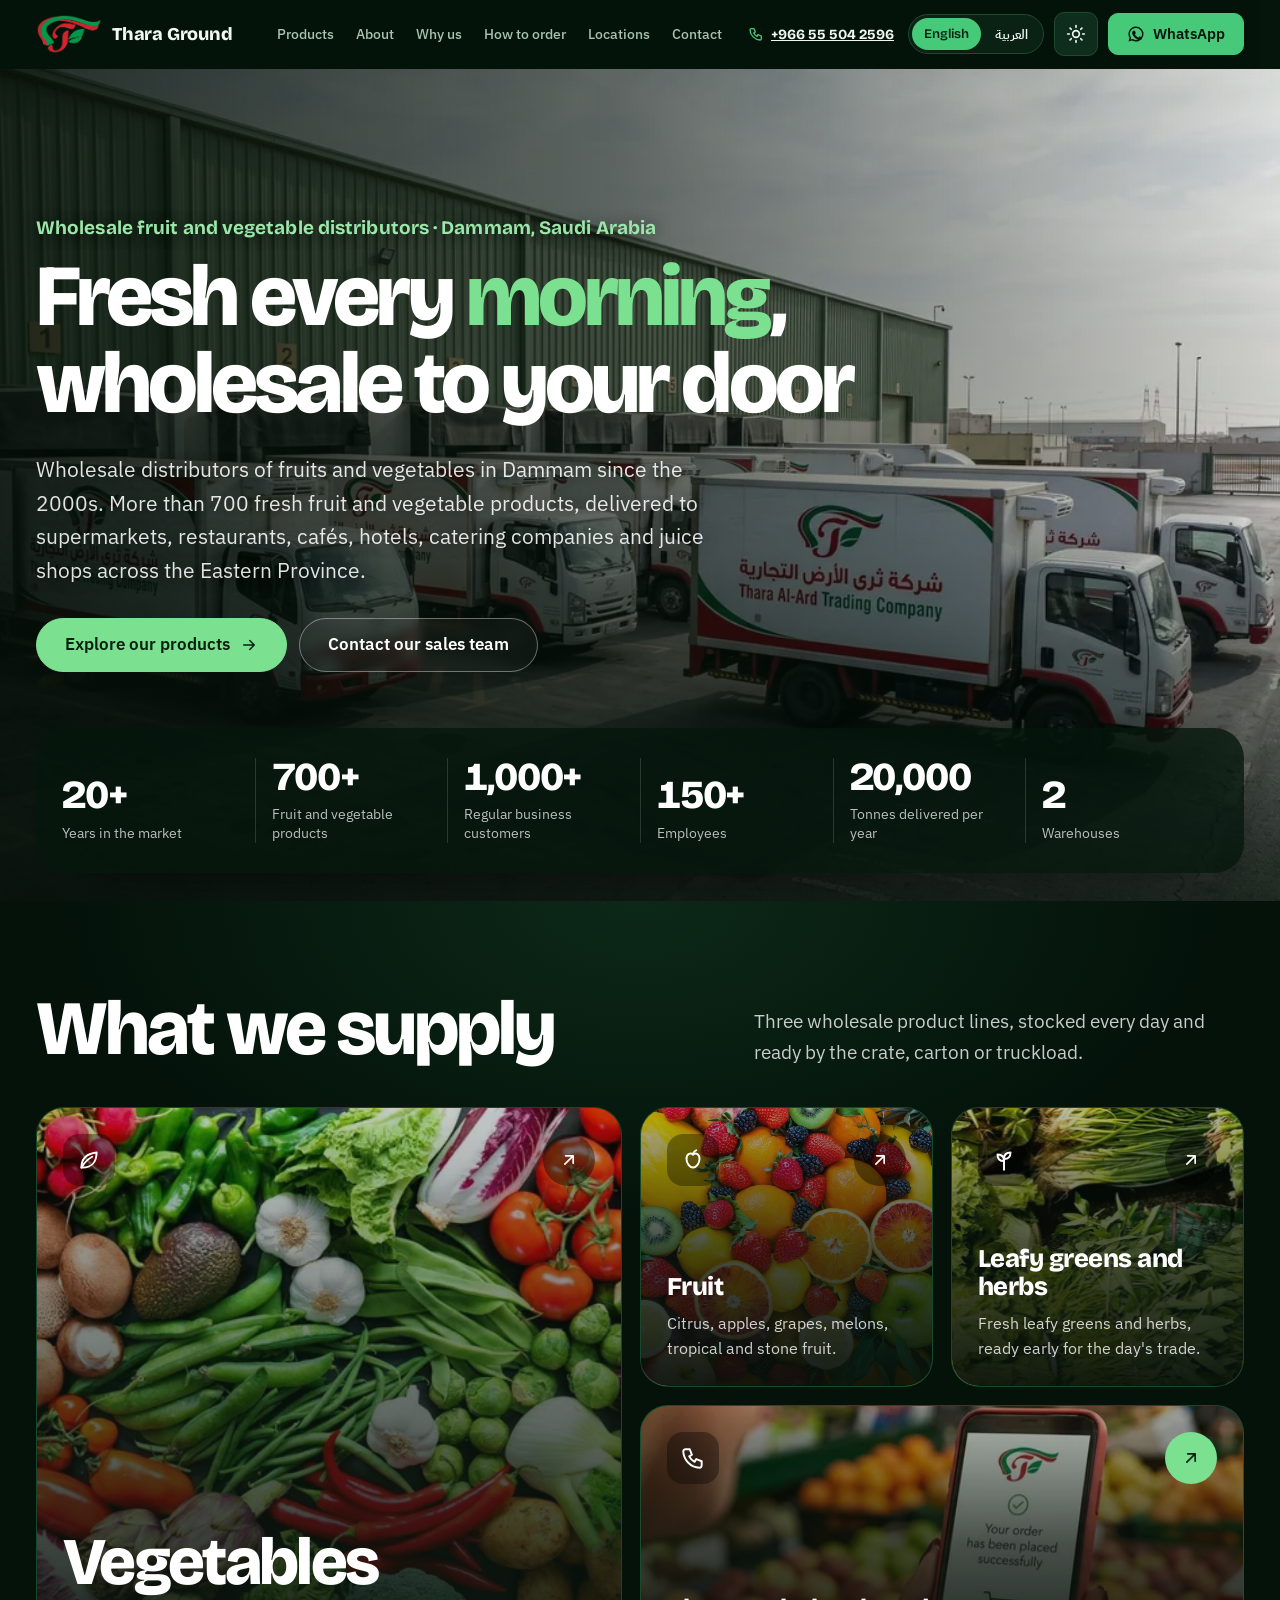
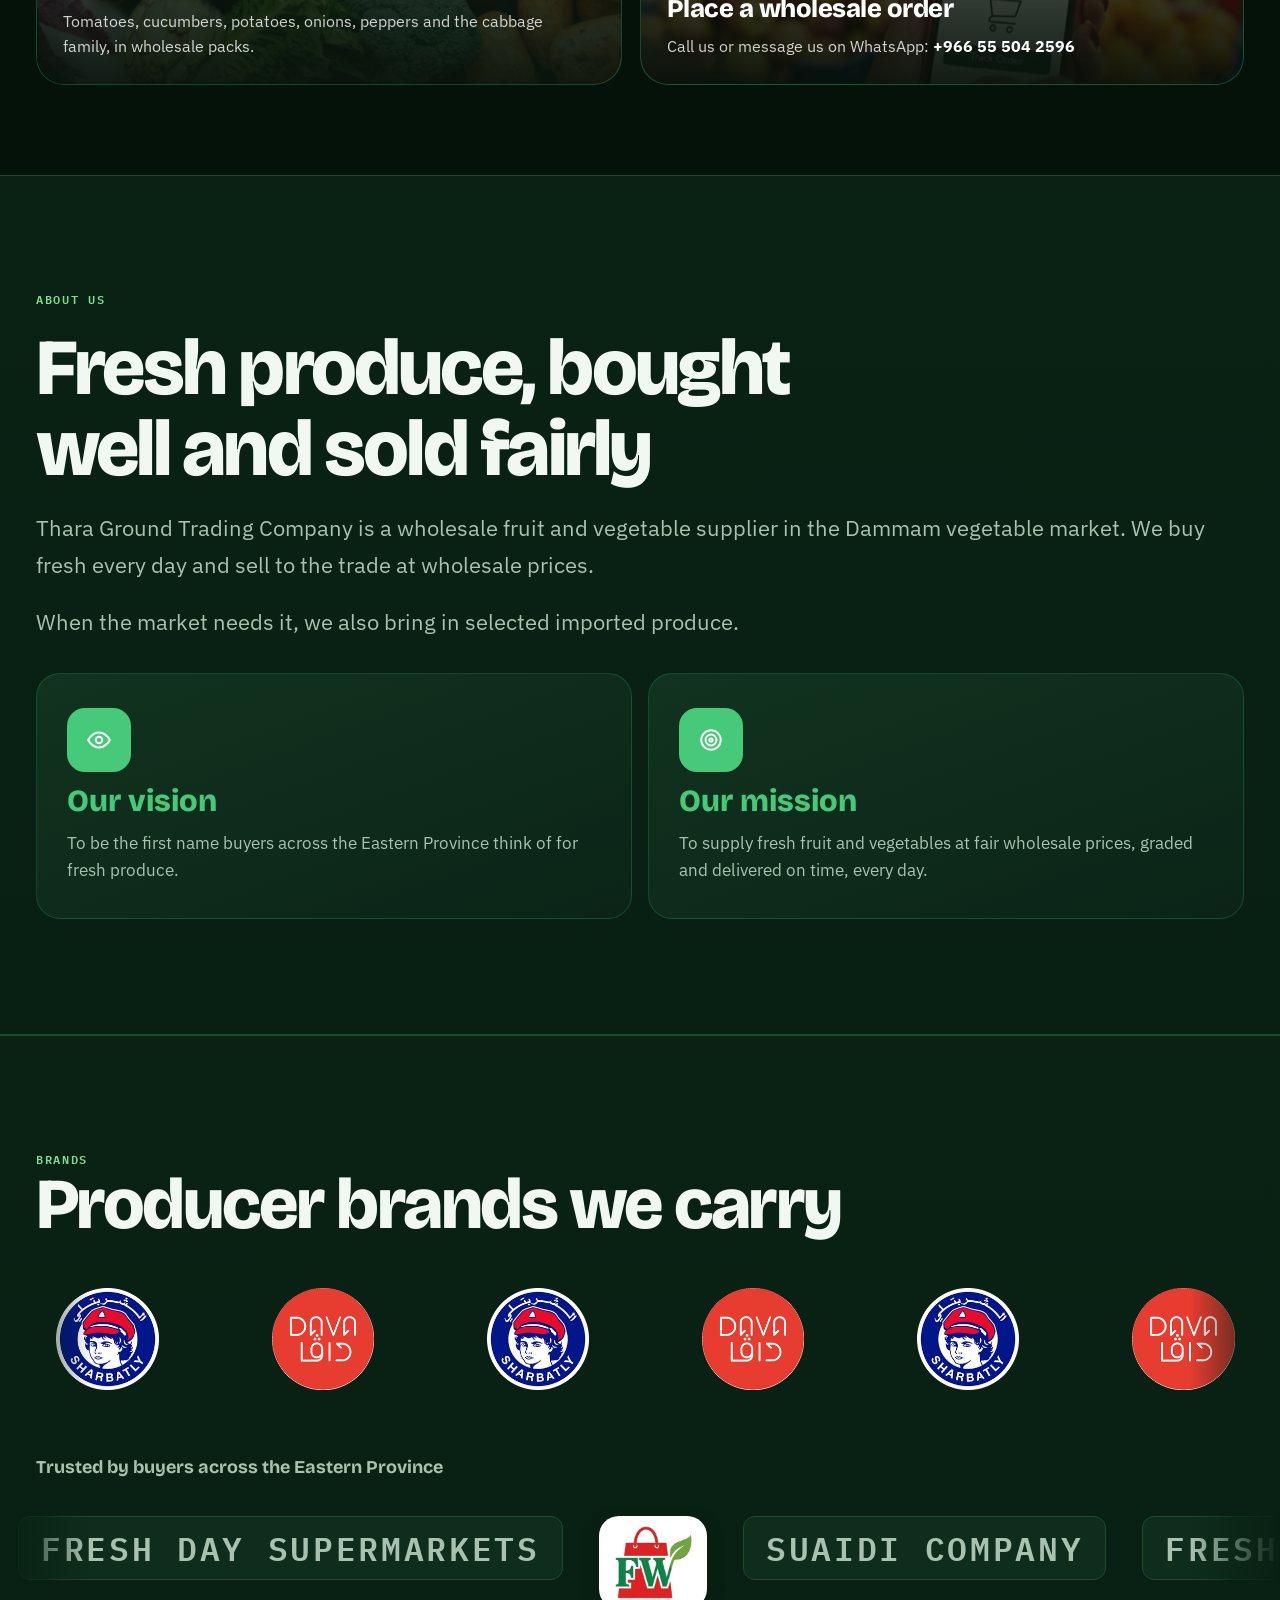
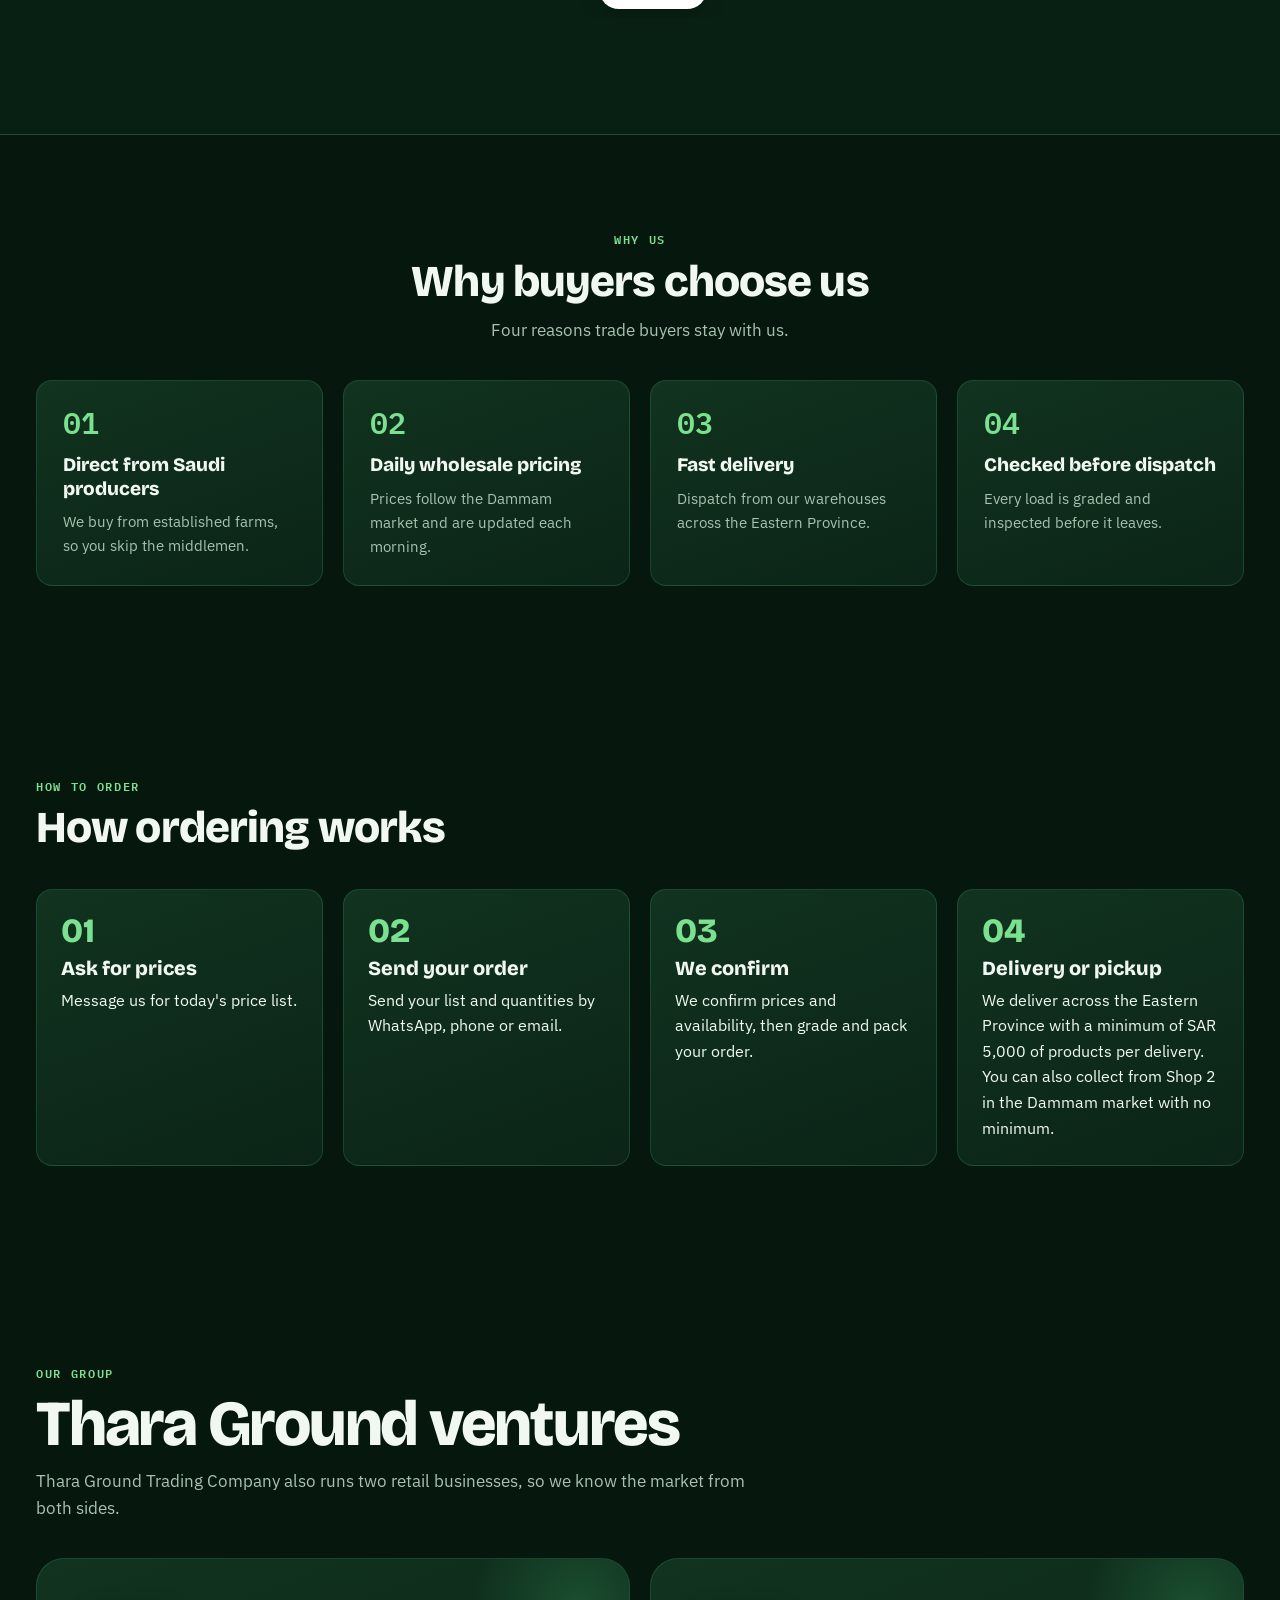
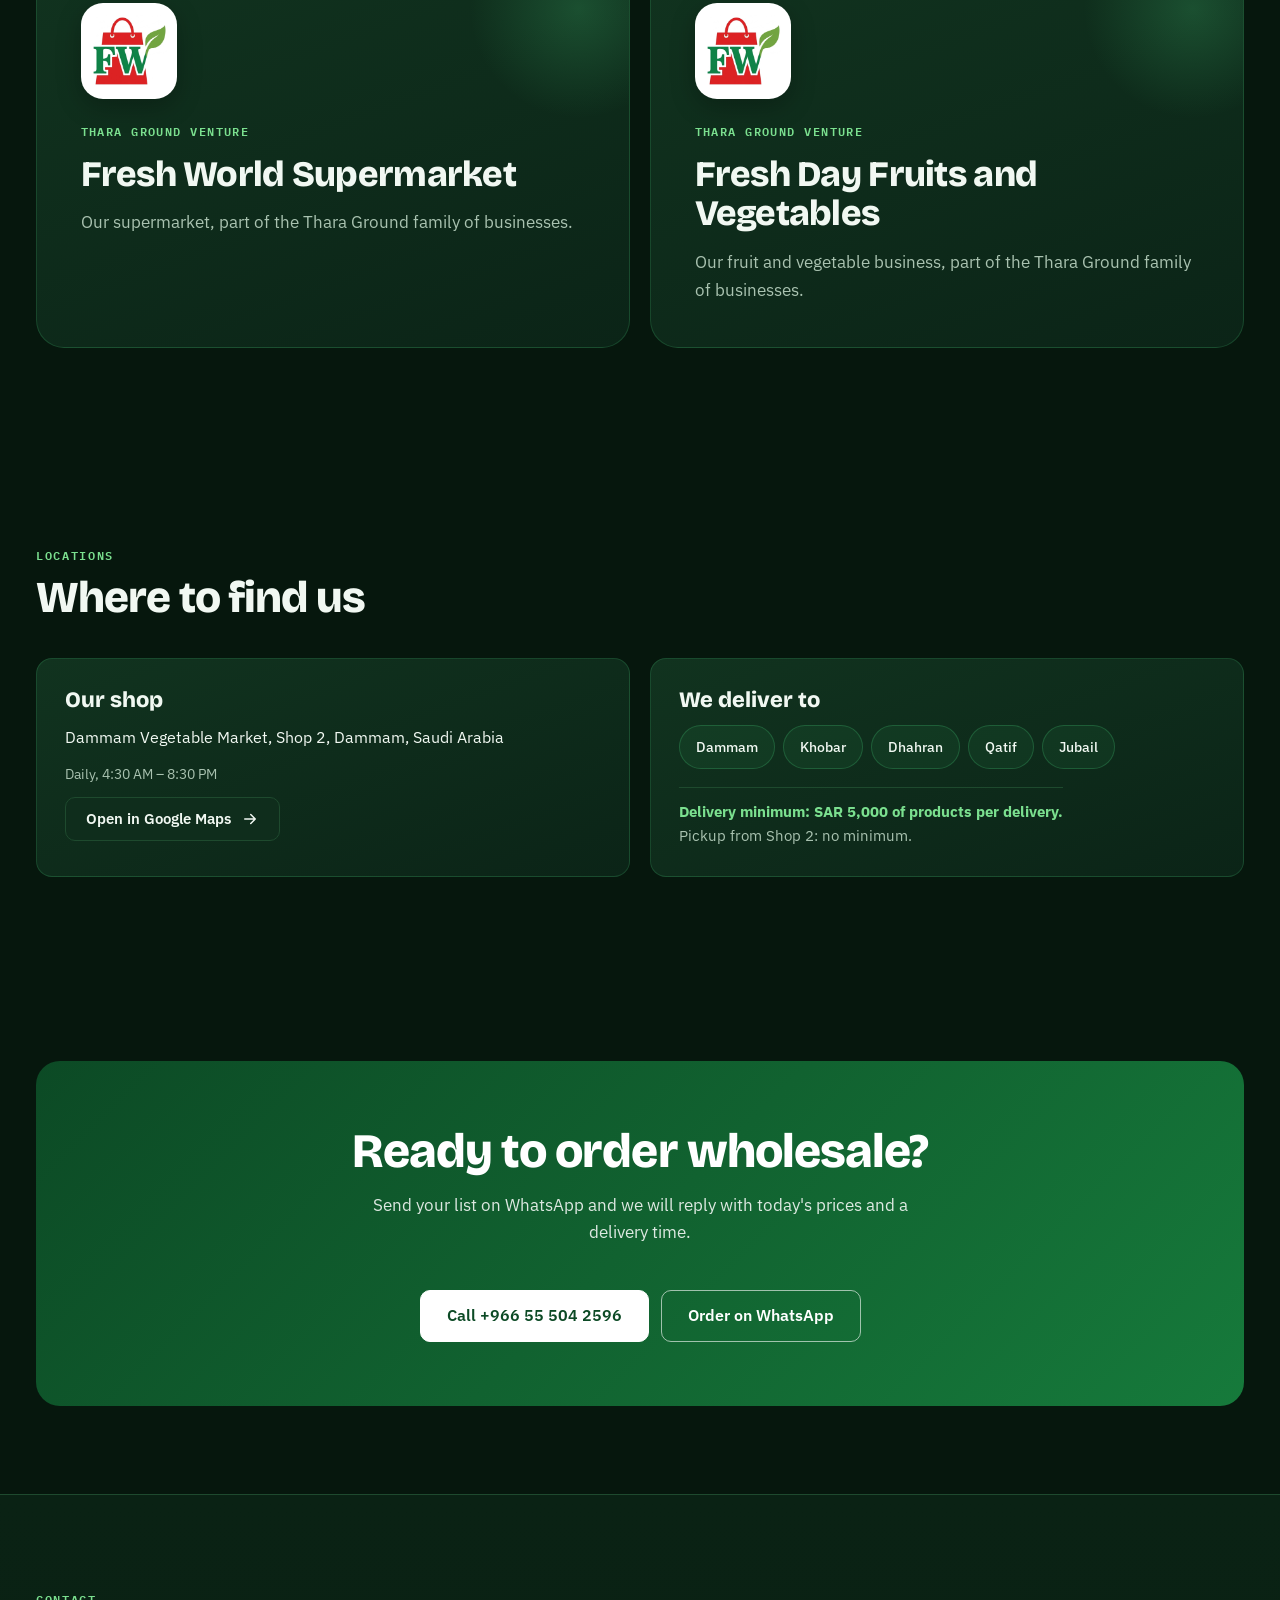
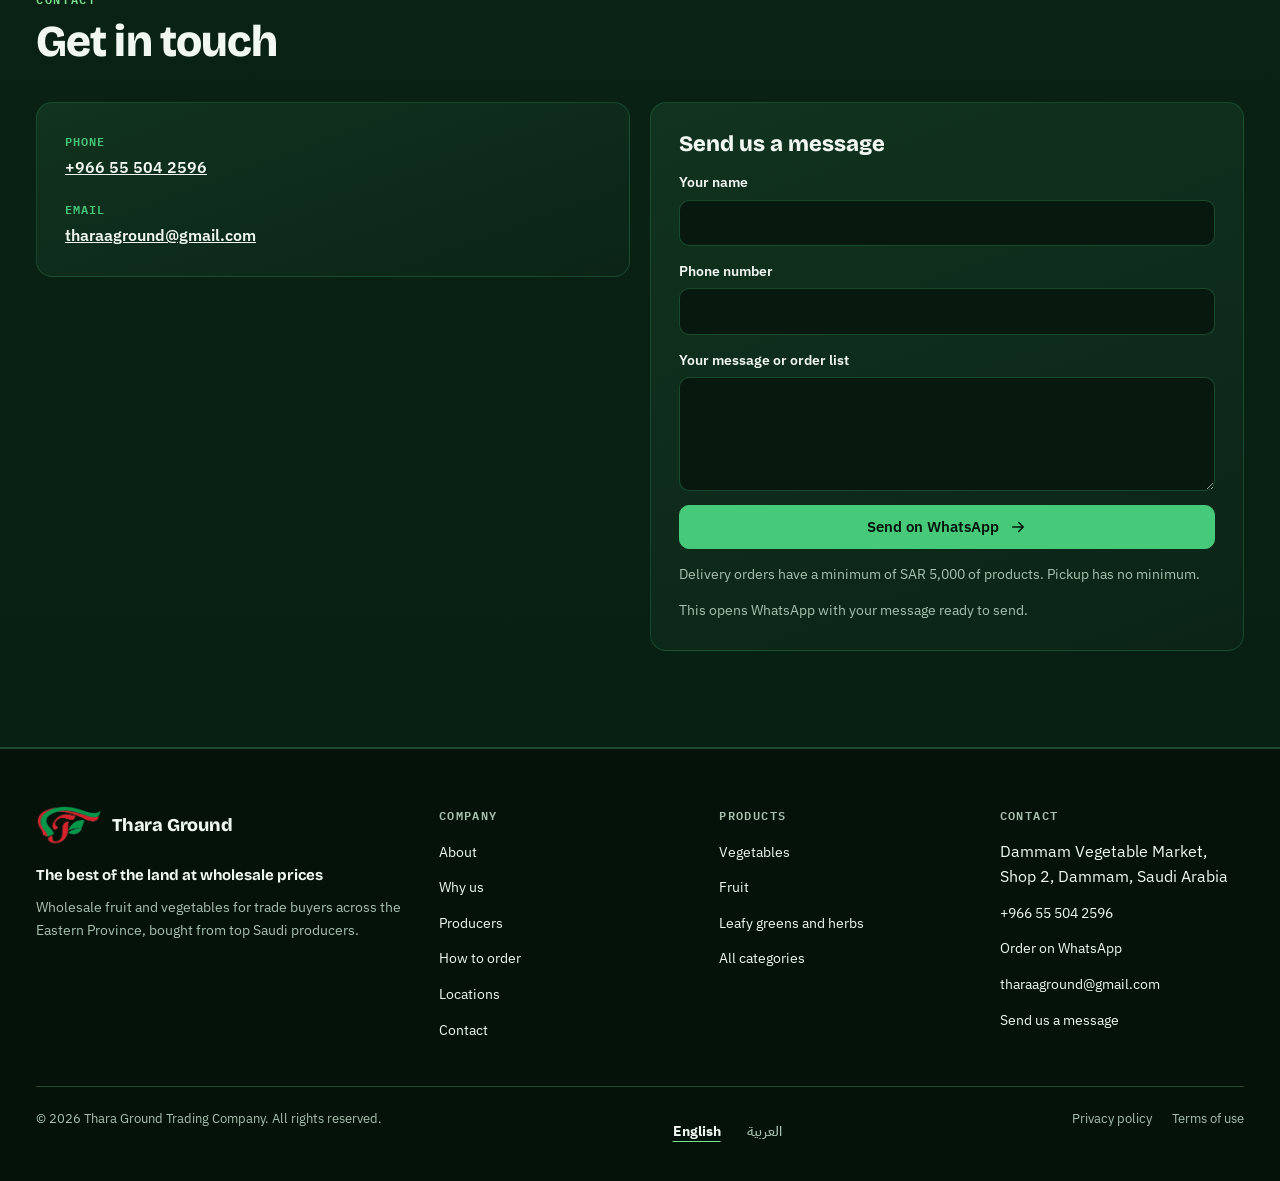
==== commit d28931df: "Add LocalBusiness JSON-LD (address, phone, hours, areas) to home pages in EN and AR Co-Authored-By: " ====
--- a/index.html
+++ b/index.html
@@ -20,6 +20,7 @@
 <link rel="stylesheet" href="https://fonts.googleapis.com/css2?family=Bricolage+Grotesque:wght@600;800&family=IBM+Plex+Mono:wght@500;600&family=IBM+Plex+Sans+Arabic:wght@400;500;600;700&family=IBM+Plex+Sans:wght@400;500;600&display=swap">
 <link rel="stylesheet" href="assets/css/styles.css">
 <script>(function(){var d=document.documentElement;d.classList.add('js');var s=function(k){try{return localStorage.getItem(k)}catch(e){return null}};d.setAttribute('data-theme',s('theme')==='light'?'light':'dark');var l=d.getAttribute('data-page-lang');if(!l){l=s('lang');if(l!=='ar'&&l!=='en'){var n=(navigator.language||'en').toLowerCase();l=n.indexOf('ar')===0?'ar':'en'}}d.lang=l;d.dir=l==='ar'?'rtl':'ltr';if(l!=='en')d.classList.add('relang');setTimeout(function(){d.classList.add('reveal-all')},4000)})();</script>
+<script type="application/ld+json">{"@context":"https://schema.org","@type":["LocalBusiness","WholesaleStore"],"@id":"https://tharaground.netlify.app/#business","name":"Thara Ground Trading Company","alternateName":"Thara Ground","url":"https://tharaground.netlify.app/","image":"https://tharaground.netlify.app/assets/img/logo.png","telephone":"+966555042596","email":"tharaaground@gmail.com","address":{"@type":"PostalAddress","streetAddress":"Dammam Vegetable Market, Shop 2, Dammam, Saudi Arabia","addressLocality":"Dammam","addressCountry":"SA"},"openingHoursSpecification":[{"@type":"OpeningHoursSpecification","dayOfWeek":["Monday","Tuesday","Wednesday","Thursday","Friday","Saturday","Sunday"],"opens":"04:30","closes":"20:30"}],"areaServed":[{"@type":"City","name":"Dammam"},{"@type":"City","name":"Khobar"},{"@type":"City","name":"Dhahran"},{"@type":"City","name":"Qatif"},{"@type":"City","name":"Jubail"}],"hasMap":"https://www.google.com/maps/search/?api=1&query=Dammam+Vegetable+Market","inLanguage":"en"}</script>
 <noscript><style>.relang #app{visibility:visible}.js .reveal{opacity:1;transform:none}</style></noscript>
 </head>
 <body data-page="home" data-slug="" data-base="" data-alt="ar/index.html">
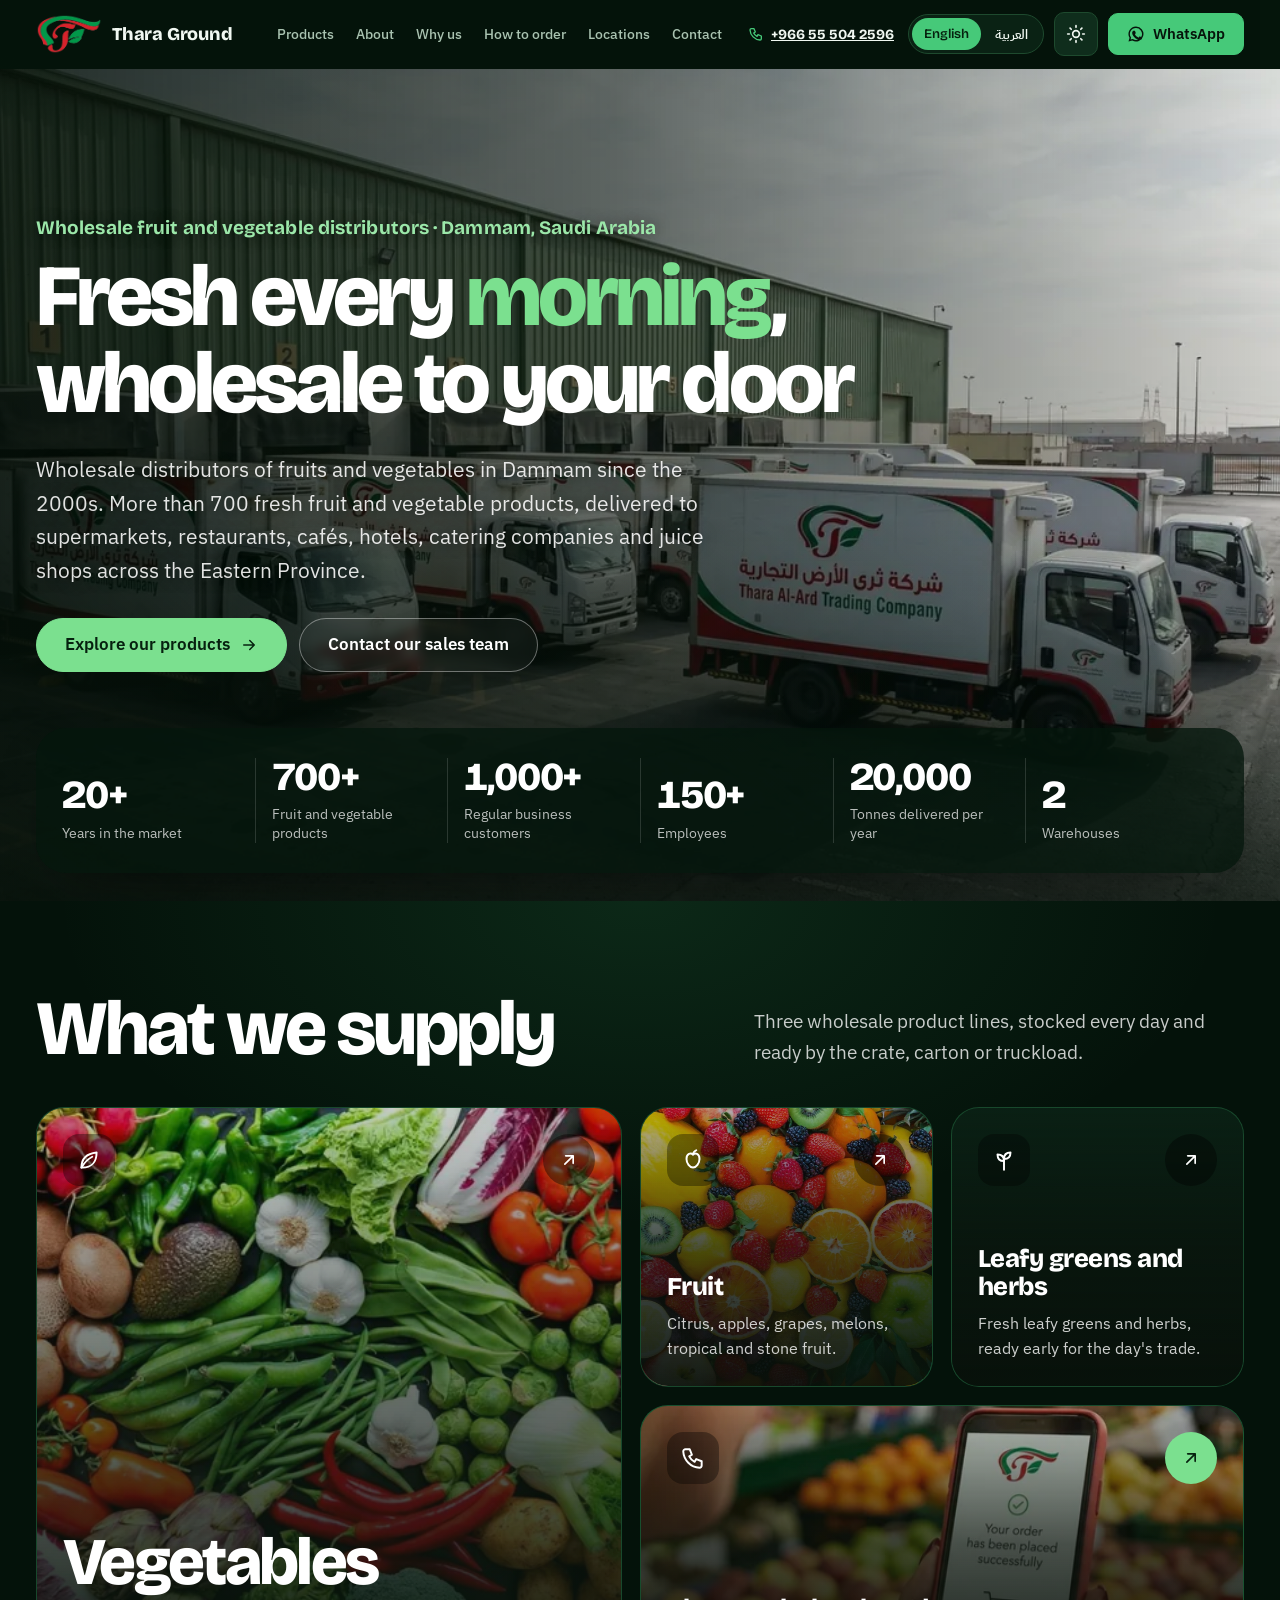
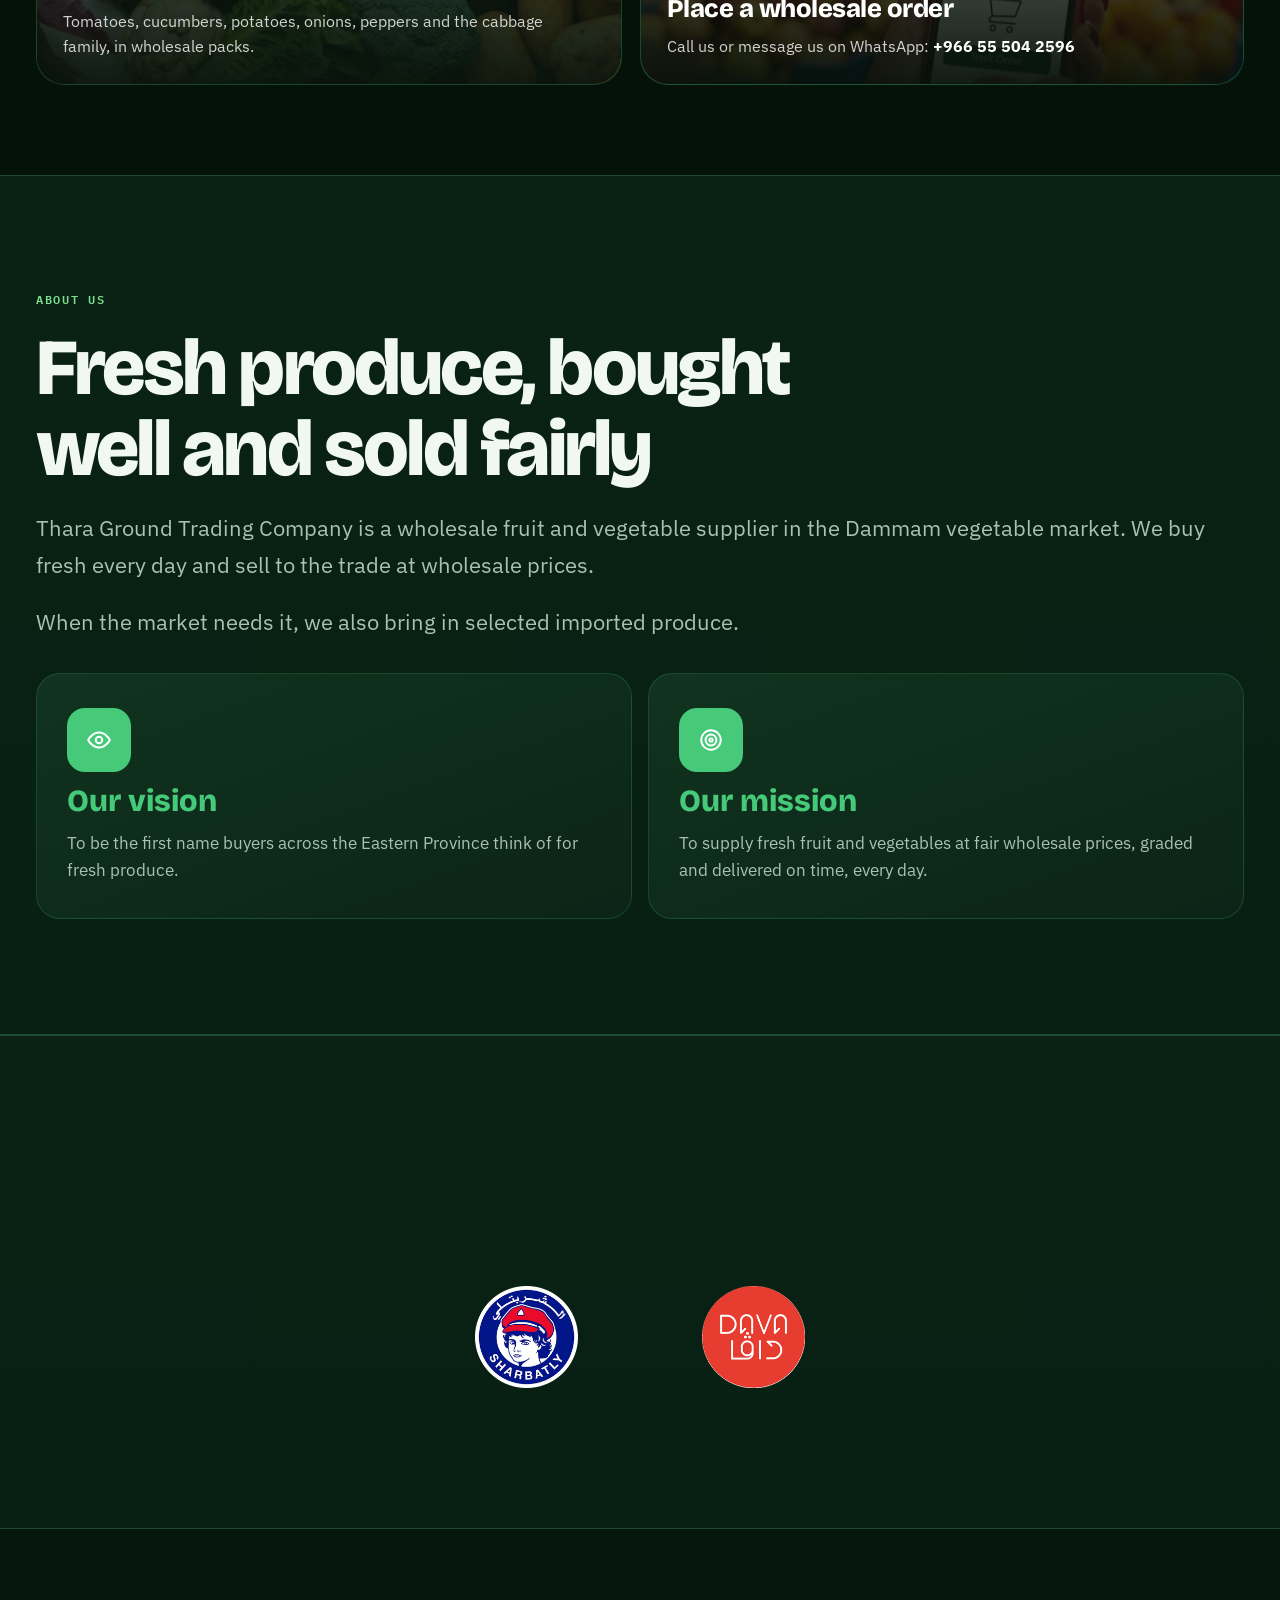
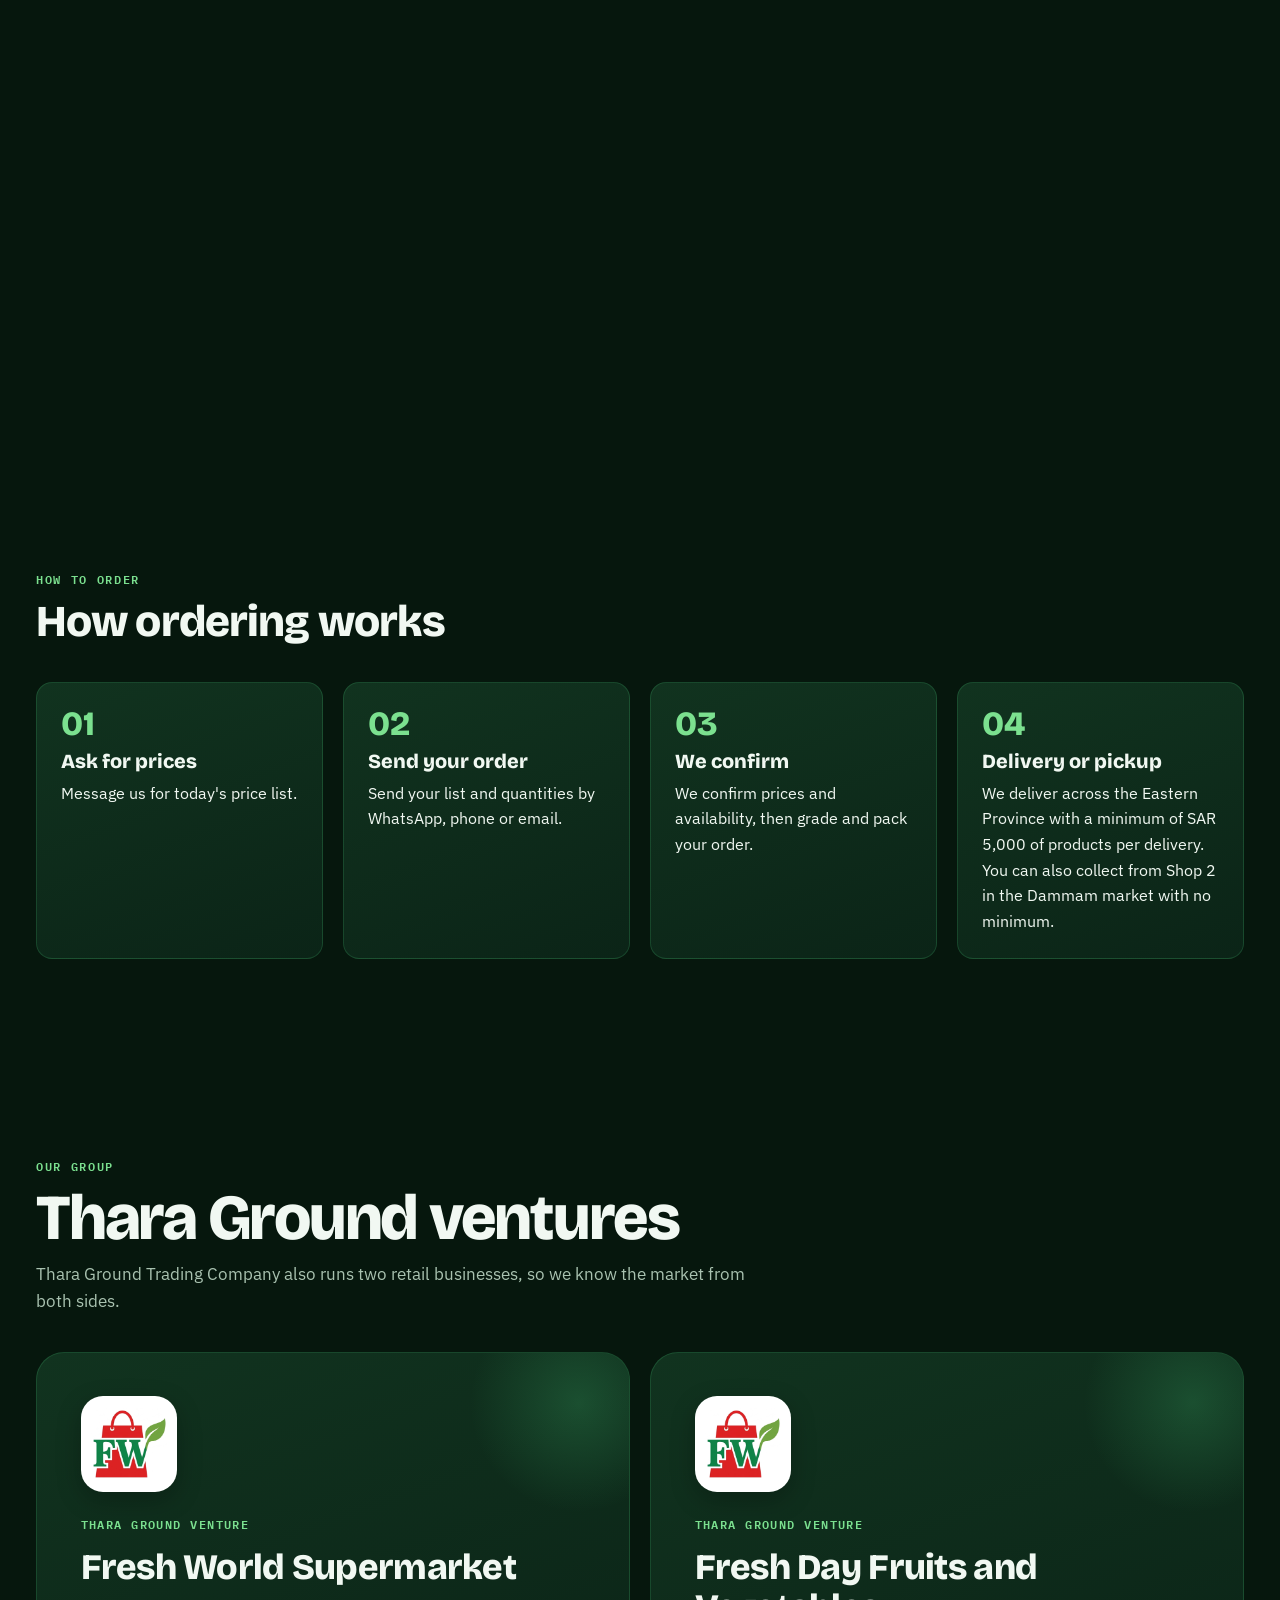
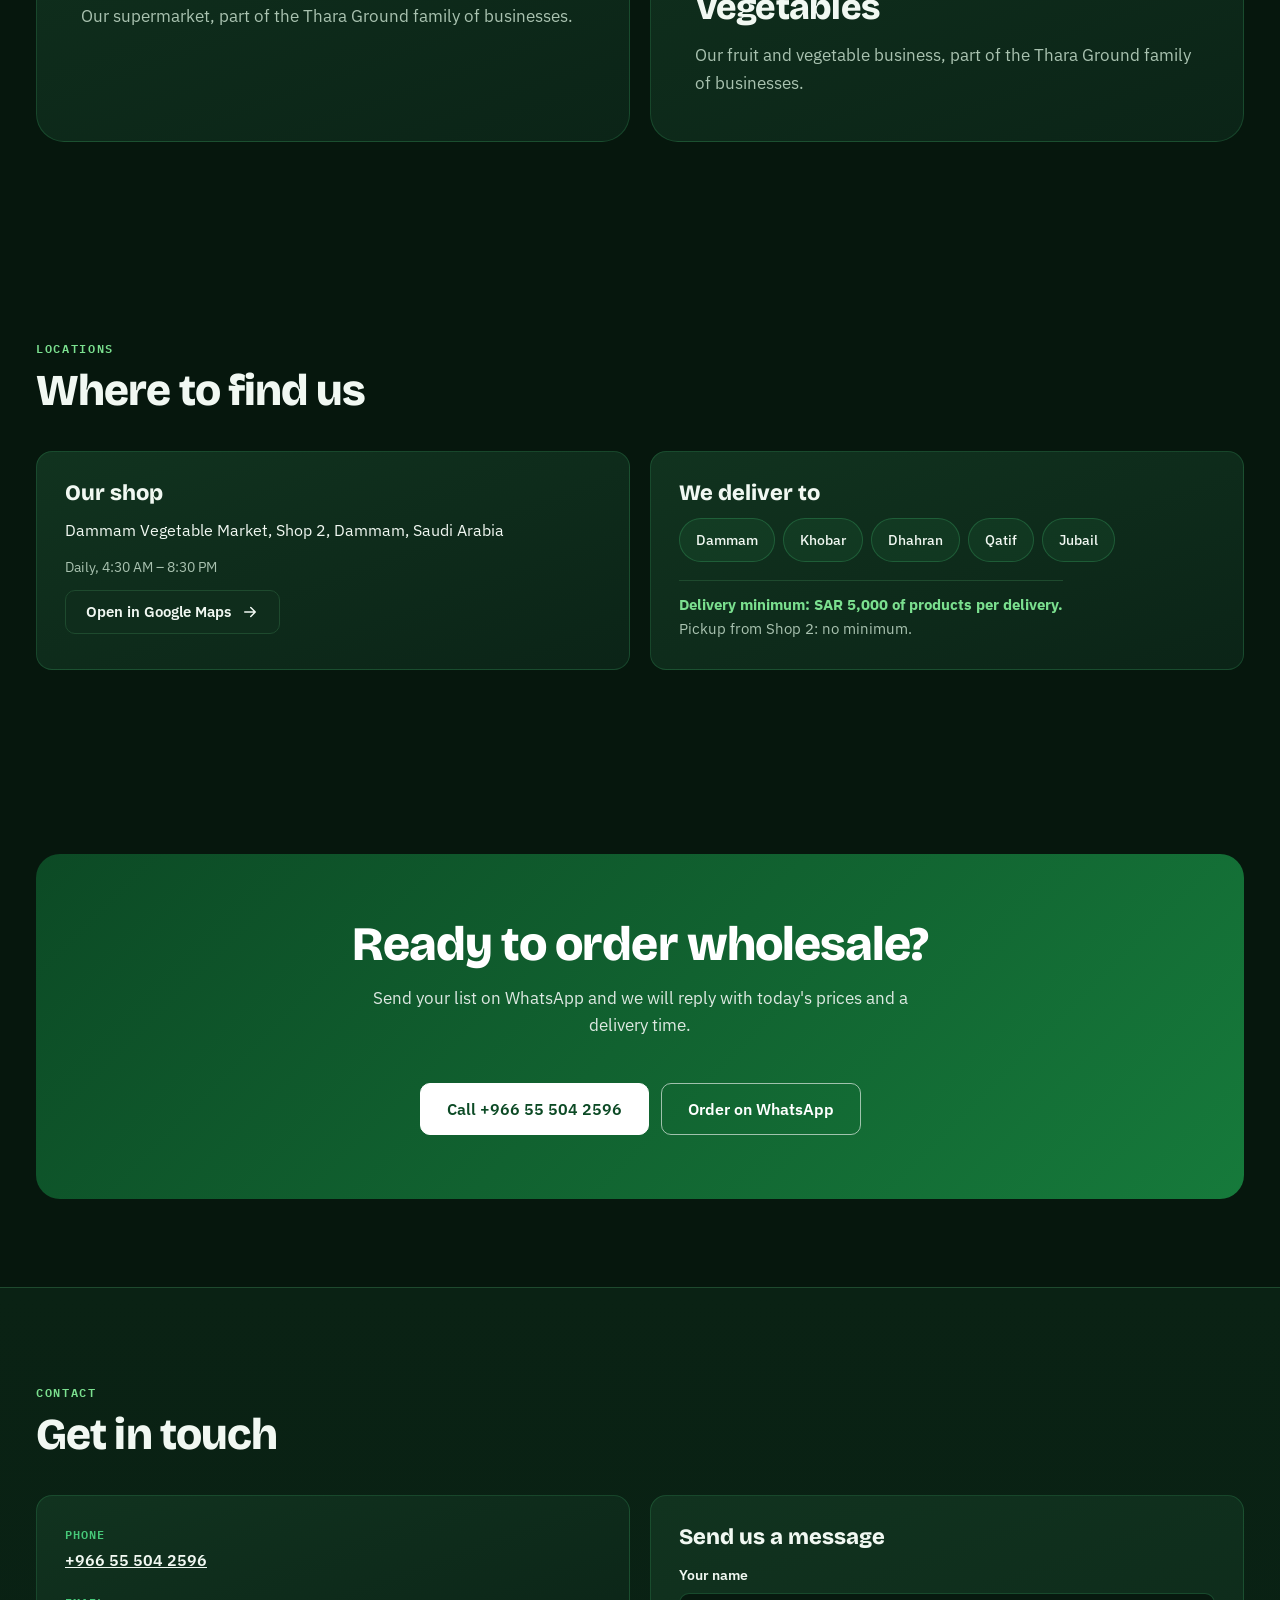
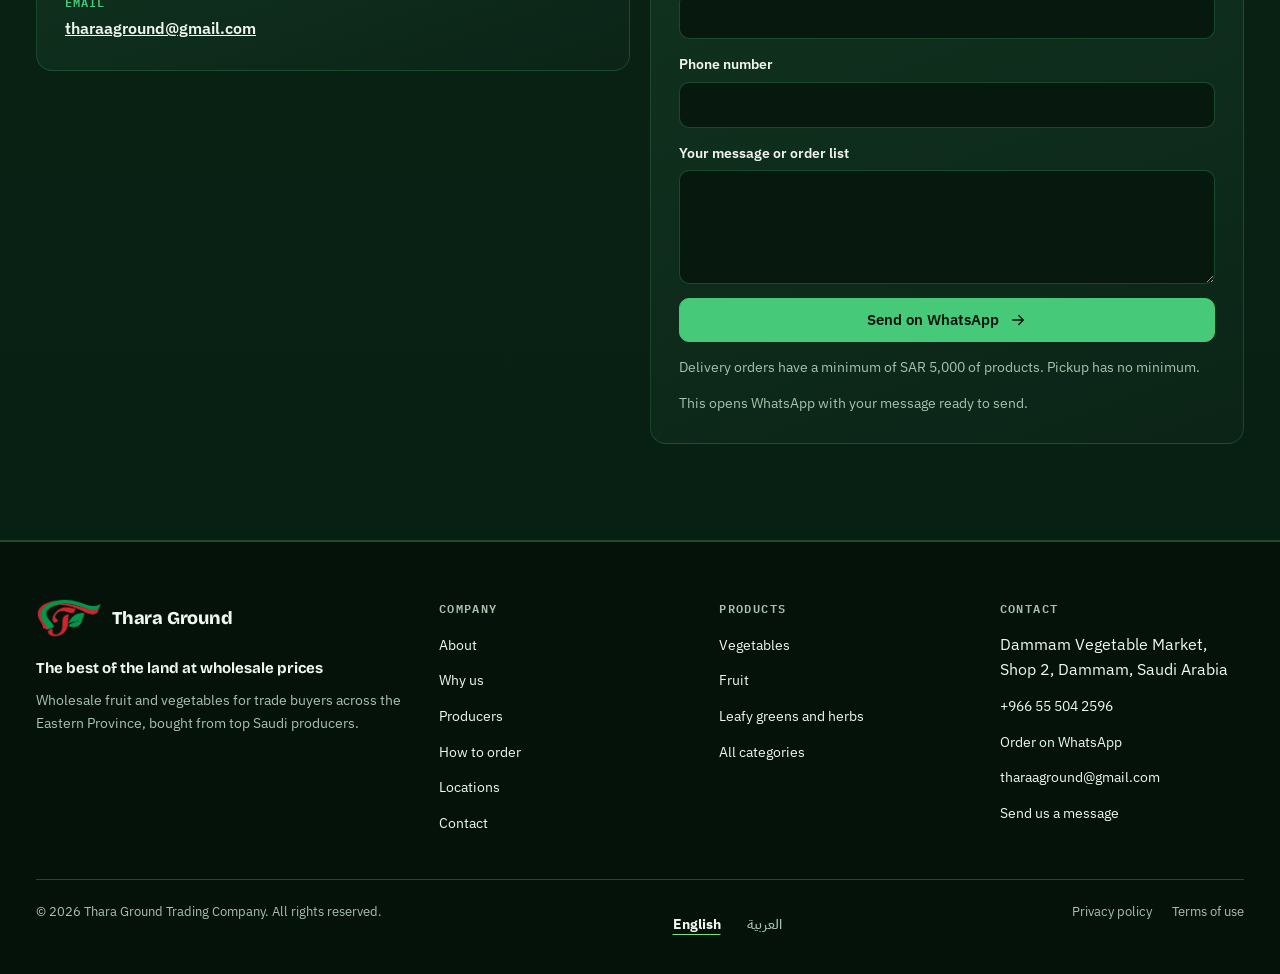
==== commit a08ea0fa: "Brands: stop repeating logos; remove unverified client text strip Co-Authored-By: Claude Haiku 5.5 <" ====
--- a/index.html
+++ b/index.html
@@ -24,7 +24,7 @@
 <noscript><style>.relang #app{visibility:visible}.js .reveal{opacity:1;transform:none}</style></noscript>
 </head>
 <body data-page="home" data-slug="" data-base="" data-alt="ar/index.html">
-<div id="app"><a class="skip" href="#main">Skip to content</a><header class="site-header" id="siteHeader"><div class="wrap hdr"><a class="logo" href="index.html"><img class="logo-mark" src="assets/img/logo.png" alt="Thara Ground logo" width="66" height="40"><span class="logo-text"><b>Thara Ground</b><small>The best of the land at wholesale prices</small></span></a><nav class="nav" id="nav" aria-label="Main navigation"><div class="nav-dd"><a href="#supply">Products</a><div class="mega" role="group" aria-label="Products"><div class="mega-list"><a href="products/veg.html"><b>Vegetables</b><span>Tomatoes, cucumbers, potatoes, onions, peppers and the cabbage family, in wholesale packs.</span></a><a href="products/fruit.html"><b>Fruit</b><span>Citrus, apples, grapes, melons, tropical and stone fruit.</span></a><a href="products/leafy.html"><b>Leafy greens and herbs</b><span>Fresh leafy greens and herbs, ready early for the day&#39;s trade.</span></a></div><div class="mega-shop"><b>Our shop</b><span>Dammam Vegetable Market, Shop 2, Dammam, Saudi Arabia</span><a href="https://www.google.com/maps/search/?api=1&query=Dammam+Vegetable+Market" target="_blank" rel="noopener">Open in Google Maps</a></div></div></div><a href="#about">About</a><a href="#why">Why us</a><a href="#how">How to order</a><a href="#locations">Locations</a><a href="#contact">Contact</a><div class="nav-extra"><a class="nav-tel" href="tel:+966555042596" dir="ltr"><svg viewBox="0 0 24 24" width="16" height="16" fill="none" stroke="currentColor" stroke-width="2" stroke-linecap="round" stroke-linejoin="round" aria-hidden="true"><path d="M5 4h4l2 5-2.5 1.5a11 11 0 0 0 5 5L15 13l5 2v4a2 2 0 0 1-2 2A16 16 0 0 1 3 6a2 2 0 0 1 2-2z"/></svg>+966 55 504 2596</a><div class="lang-sw" role="group" aria-label="Language"><button type="button" data-lang="en" lang="en" aria-pressed="true">English</button><button type="button" data-lang="ar" lang="ar" aria-pressed="false">العربية</button></div></div><a class="btn primary nav-portal" href="https://wa.me/966555042596?text=Hi%2C%20I%20need%20a%20quotation." target="_blank" rel="noopener">Order on WhatsApp</a></nav><div class="hdr-actions"><a class="hdr-phone" href="tel:+966555042596" dir="ltr"><svg viewBox="0 0 24 24" width="16" height="16" fill="none" stroke="currentColor" stroke-width="2" stroke-linecap="round" stroke-linejoin="round" aria-hidden="true"><path d="M5 4h4l2 5-2.5 1.5a11 11 0 0 0 5 5L15 13l5 2v4a2 2 0 0 1-2 2A16 16 0 0 1 3 6a2 2 0 0 1 2-2z"/></svg>+966 55 504 2596</a><div class="lang-sw" role="group" aria-label="Language"><button type="button" data-lang="en" lang="en" aria-pressed="true">English</button><button type="button" data-lang="ar" lang="ar" aria-pressed="false">العربية</button></div><button type="button" class="icon-btn theme-btn" id="themeBtn" aria-label="Switch between dark and light mode"><svg viewBox="0 0 24 24" width="20" height="20" fill="none" stroke="currentColor" stroke-width="2" stroke-linecap="round" aria-hidden="true"><circle cx="12" cy="12" r="4"/><path d="M12 2v2M12 20v2M4.9 4.9l1.4 1.4M17.7 17.7l1.4 1.4M2 12h2M20 12h2M4.9 19.1l1.4-1.4M17.7 6.3l1.4-1.4"/></svg><svg viewBox="0 0 24 24" width="20" height="20" fill="none" stroke="currentColor" stroke-width="2" stroke-linecap="round" stroke-linejoin="round" aria-hidden="true"><path d="M21 12.8A9 9 0 1 1 11.2 3a7 7 0 0 0 9.8 9.8z"/></svg></button><a class="btn primary hdr-portal" href="https://wa.me/966555042596?text=Hi%2C%20I%20need%20a%20quotation." target="_blank" rel="noopener"><svg viewBox="0 0 24 24" width="18" height="18" fill="currentColor" aria-hidden="true"><path d="M12 2a10 10 0 0 0-8.6 15.1L2 22l5-1.3A10 10 0 1 0 12 2zm0 2a8 8 0 1 1-4.2 14.8l-.4-.2-2.6.7.7-2.5-.3-.4A8 8 0 0 1 12 4zm-3 3.5c-.3 0-.7.1-1 .5-.4.5-1.1 1.2-1.1 2.8s1.2 3.2 1.3 3.4c.2.2 2.3 3.6 5.6 4.9 2.8 1.1 3.3.9 3.9.8.6 0 2-.8 2.2-1.6.3-.8.3-1.5.2-1.6-.1-.2-.3-.3-.7-.5l-2-1c-.3-.1-.5-.2-.7.2l-.9 1.1c-.2.2-.3.2-.7.1-.3-.2-1.4-.5-2.6-1.6-1-.9-1.6-2-1.8-2.3-.2-.3 0-.5.1-.7l.5-.6c.1-.2.2-.3.3-.5.1-.2 0-.4 0-.6l-.9-2.2c-.2-.5-.5-.5-.7-.5z"/></svg>WhatsApp</a><button type="button" class="icon-btn menu-btn" id="menuBtn" aria-expanded="false" aria-controls="nav" aria-label="Open menu"><svg viewBox="0 0 24 24" width="22" height="22" fill="none" stroke="currentColor" stroke-width="2" stroke-linecap="round" aria-hidden="true"><path d="M4 7h16M4 12h16M4 17h16"/></svg><svg viewBox="0 0 24 24" width="22" height="22" fill="none" stroke="currentColor" stroke-width="2" stroke-linecap="round" aria-hidden="true"><path d="M6 6l12 12M18 6L6 18"/></svg></button></div></div></header><main id="main"><section class="hero" id="top" aria-labelledby="heroTitle"><div class="hero-media" aria-hidden="true"><img class="hero-img" src="assets/img/hero.webp" alt="Thara Ground delivery trucks at the Dammam wholesale market" width="1600" height="900" fetchpriority="high" decoding="async"></div><div class="hero-shade" aria-hidden="true"></div><div class="wrap hero-in"><div class="hero-copy" role="tabpanel"><p class="hero-eyebrow">Wholesale fruit and vegetable distributors · Dammam, Saudi Arabia</p><h1 id="heroTitle">Fresh every <em class="accent">morning</em>, wholesale to your door</h1><p class="lead" id="heroSub">Wholesale distributors of fruits and vegetables in Dammam since the 2000s. More than 700 fresh fruit and vegetable products, delivered to supermarkets, restaurants, cafés, hotels, catering companies and juice shops across the Eastern Province.</p><div class="cta"><a class="btn primary lg" href="#supply">Explore our products<svg class="arr" viewBox="0 0 24 24" width="18" height="18" fill="none" stroke="currentColor" stroke-width="2" stroke-linecap="round" stroke-linejoin="round" aria-hidden="true"><path d="M5 12h14M13 6l6 6-6 6"/></svg></a><a class="btn outline lg" href="https://wa.me/966555042596?text=Hi%2C%20I%20need%20a%20quotation." target="_blank" rel="noopener">Contact our sales team</a></div></div><dl class="hero-stats" aria-label="Key numbers"><div class="stat"><dt>Years in the market</dt><dd><span class="count" dir="ltr" data-to="20" data-suffix="+">20+</span></dd></div><div class="stat"><dt>Fruit and vegetable products</dt><dd><span class="count" dir="ltr" data-to="700" data-suffix="+">700+</span></dd></div><div class="stat"><dt>Regular business customers</dt><dd><span class="count" dir="ltr" data-to="1000" data-suffix="+">1,000+</span></dd></div><div class="stat"><dt>Employees</dt><dd><span class="count" dir="ltr" data-to="150" data-suffix="+">150+</span></dd></div><div class="stat"><dt>Tonnes delivered per year</dt><dd><span class="count" dir="ltr" data-to="20000" data-suffix="">20,000</span></dd></div><div class="stat"><dt>Warehouses</dt><dd><span class="count" dir="ltr" data-to="2" data-suffix="">2</span></dd></div></dl></div></section><section class="sec dark" id="supply" aria-labelledby="supplyT"><div class="wrap"><div class="sup-head reveal"><h2 class="title" id="supplyT">What we supply</h2><p>Three wholesale product lines, stocked every day and ready by the crate, carton or truckload.</p></div><div class="bento"><a class="bn bn-veg bn-big reveal" style="--i:0" href="products/veg.html"><span class="bn-bg" aria-hidden="true"><img src="assets/img/vegetables.webp" data-fallback="assets/img/cat/tomatoes.svg" alt="Fresh vegetables wholesale at Thara Ground, Dammam" width="800" height="600" loading="lazy" decoding="async"></span><span class="bn-top"><span class="bn-ic"><svg viewBox="0 0 24 24" width="26" height="26" fill="none" stroke="currentColor" stroke-width="1.8" stroke-linecap="round" stroke-linejoin="round" aria-hidden="true"><path d="M5 19c0-8 5-13 14-14 0 9-5 14-13 14z"/><path d="M5 19c3-5 6-8 10-10"/></svg></span><span class="bn-go"><svg class="ur" viewBox="0 0 24 24" width="20" height="20" fill="none" stroke="currentColor" stroke-width="2" stroke-linecap="round" stroke-linejoin="round" aria-hidden="true"><path d="M7 17L17 7M8 7h9v9"/></svg></span></span><span class="bn-body"><span class="bn-t">Vegetables</span><span class="bn-d">Tomatoes, cucumbers, potatoes, onions, peppers and the cabbage family, in wholesale packs.</span></span></a><a class="bn bn-fruit reveal" style="--i:1" href="products/fruit.html"><span class="bn-bg" aria-hidden="true"><img src="assets/img/fruits.webp" data-fallback="assets/img/cat/citrus.svg" alt="Fresh fruit wholesale at Thara Ground, Dammam" width="800" height="600" loading="lazy" decoding="async"></span><span class="bn-top"><span class="bn-ic"><svg viewBox="0 0 24 24" width="26" height="26" fill="none" stroke="currentColor" stroke-width="1.8" stroke-linecap="round" stroke-linejoin="round" aria-hidden="true"><path d="M12 7c-2-2-6-1-6 4 0 4 3 8 6 8s6-4 6-8c0-5-4-6-6-4z"/><path d="M12 7c0-2 1-3 3-4"/></svg></span><span class="bn-go"><svg class="ur" viewBox="0 0 24 24" width="20" height="20" fill="none" stroke="currentColor" stroke-width="2" stroke-linecap="round" stroke-linejoin="round" aria-hidden="true"><path d="M7 17L17 7M8 7h9v9"/></svg></span></span><span class="bn-body"><span class="bn-t">Fruit</span><span class="bn-d">Citrus, apples, grapes, melons, tropical and stone fruit.</span></span></a><a class="bn bn-leafy reveal" style="--i:2" href="products/leafy.html"><span class="bn-bg" aria-hidden="true"><img src="assets/img/leafy.webp" data-fallback="assets/img/cat/leafy-herbs.svg" alt="Fresh leafy greens and herbs at Thara Ground, Dammam" width="800" height="600" loading="lazy" decoding="async"></span><span class="bn-top"><span class="bn-ic"><svg viewBox="0 0 24 24" width="26" height="26" fill="none" stroke="currentColor" stroke-width="1.8" stroke-linecap="round" stroke-linejoin="round" aria-hidden="true"><path d="M12 21V9"/><path d="M12 13c-4 0-6-2-6-6 4 0 6 2 6 6z"/><path d="M12 11c0-4 2-6 6-6 0 4-2 6-6 6z"/></svg></span><span class="bn-go"><svg class="ur" viewBox="0 0 24 24" width="20" height="20" fill="none" stroke="currentColor" stroke-width="2" stroke-linecap="round" stroke-linejoin="round" aria-hidden="true"><path d="M7 17L17 7M8 7h9v9"/></svg></span></span><span class="bn-body"><span class="bn-t">Leafy greens and herbs</span><span class="bn-d">Fresh leafy greens and herbs, ready early for the day&#39;s trade.</span></span></a><a class="bn bn-order reveal" style="--i:4" href="tel:+966555042596"><span class="bn-bg" aria-hidden="true"><img src="assets/img/order.webp" alt="Ordering fresh fruit and vegetables by phone from Thara Ground" width="800" height="446" loading="lazy" decoding="async"></span><span class="bn-top"><span class="bn-ic"><svg viewBox="0 0 24 24" width="26" height="26" fill="none" stroke="currentColor" stroke-width="1.8" stroke-linecap="round" stroke-linejoin="round" aria-hidden="true"><path d="M5 4h4l2 5-2.5 1.5a11 11 0 0 0 5 5L15 13l5 2v4a2 2 0 0 1-2 2A16 16 0 0 1 3 6a2 2 0 0 1 2-2z"/></svg></span><span class="bn-go acc"><svg class="ur" viewBox="0 0 24 24" width="20" height="20" fill="none" stroke="currentColor" stroke-width="2" stroke-linecap="round" stroke-linejoin="round" aria-hidden="true"><path d="M7 17L17 7M8 7h9v9"/></svg></span></span><span class="bn-body"><span class="bn-t">Place a wholesale order</span><span class="bn-d">Call us or message us on WhatsApp: <b dir="ltr">+966 55 504 2596</b></span></span></a></div></div></section><section class="sec alt" id="about" aria-labelledby="aboutT"><div class="wrap about-grid about-solo"><div class="about-text reveal"><p class="eyebrow">About us</p><h2 class="title" id="aboutT">Fresh produce, bought well and sold fairly</h2><p>Thara Ground Trading Company is a wholesale fruit and vegetable supplier in the Dammam vegetable market. We buy fresh every day and sell to the trade at wholesale prices.</p><p>When the market needs it, we also bring in selected imported produce.</p><div class="vm"><div class="card vm-card"><span class="vm-ic" aria-hidden="true"><svg viewBox="0 0 24 24" width="26" height="26" fill="none" stroke="currentColor" stroke-width="1.8" stroke-linecap="round" stroke-linejoin="round"><path d="M2 12s3.6-7 10-7 10 7 10 7-3.6 7-10 7S2 12 2 12z"/><circle cx="12" cy="12" r="3"/></svg></span><h3>Our vision</h3><p>To be the first name buyers across the Eastern Province think of for fresh produce.</p></div><div class="card vm-card"><span class="vm-ic" aria-hidden="true"><svg viewBox="0 0 24 24" width="26" height="26" fill="none" stroke="currentColor" stroke-width="1.8" stroke-linecap="round" stroke-linejoin="round"><circle cx="12" cy="12" r="9"/><circle cx="12" cy="12" r="5"/><circle cx="12" cy="12" r="1.5"/></svg></span><h3>Our mission</h3><p>To supply fresh fruit and vegetables at fair wholesale prices, graded and delivered on time, every day.</p></div></div></div></div></section><section class="sec alt" id="brands" aria-labelledby="brandsT"><div class="wrap"><div class="sec-head row reveal"><div><p class="eyebrow">Brands</p><h2 class="title" id="brandsT">Producer brands we carry</h2></div></div></div><div class="mq-wrap"><div class="marquee " dir="ltr"><div class="marquee-track"><ul role="list" aria-label="Producer brands we carry"><li><img class="logo-img" src="assets/img/sharbatly.png" alt="Sharbatly Fruit" loading="lazy" height="40"></li><li><img class="logo-img" src="assets/img/dawa.png" alt="Dawa Agriculture" loading="lazy" height="40"></li><li><img class="logo-img" src="assets/img/sharbatly.png" alt="Sharbatly Fruit" loading="lazy" height="40"></li><li><img class="logo-img" src="assets/img/dawa.png" alt="Dawa Agriculture" loading="lazy" height="40"></li><li><img class="logo-img" src="assets/img/sharbatly.png" alt="Sharbatly Fruit" loading="lazy" height="40"></li><li><img class="logo-img" src="assets/img/dawa.png" alt="Dawa Agriculture" loading="lazy" height="40"></li><li><img class="logo-img" src="assets/img/sharbatly.png" alt="Sharbatly Fruit" loading="lazy" height="40"></li><li><img class="logo-img" src="assets/img/dawa.png" alt="Dawa Agriculture" loading="lazy" height="40"></li></ul><ul aria-hidden="true"><li><img class="logo-img" src="assets/img/sharbatly.png" alt="Sharbatly Fruit" loading="lazy" height="40"></li><li><img class="logo-img" src="assets/img/dawa.png" alt="Dawa Agriculture" loading="lazy" height="40"></li><li><img class="logo-img" src="assets/img/sharbatly.png" alt="Sharbatly Fruit" loading="lazy" height="40"></li><li><img class="logo-img" src="assets/img/dawa.png" alt="Dawa Agriculture" loading="lazy" height="40"></li><li><img class="logo-img" src="assets/img/sharbatly.png" alt="Sharbatly Fruit" loading="lazy" height="40"></li><li><img class="logo-img" src="assets/img/dawa.png" alt="Dawa Agriculture" loading="lazy" height="40"></li><li><img class="logo-img" src="assets/img/sharbatly.png" alt="Sharbatly Fruit" loading="lazy" height="40"></li><li><img class="logo-img" src="assets/img/dawa.png" alt="Dawa Agriculture" loading="lazy" height="40"></li></ul></div></div></div><div class="wrap"><h3 class="clients-h reveal">Trusted by buyers across the Eastern Province</h3></div><div class="mq-wrap"><div class="marquee rev" dir="ltr"><div class="marquee-track"><ul role="list" aria-label="Trusted by buyers across the Eastern Province"><li><span class="logo-chip">FRESH DAY SUPERMARKETS</span></li><li><span class="logo-tile"><img class="logo-img" src="assets/img/freshday.png" alt="Fresh Day Fruits and Vegetables" loading="lazy" height="72"></span></li><li><span class="logo-chip">SUAIDI COMPANY</span></li><li><span class="logo-chip">FRESH DAY SUPERMARKETS</span></li><li><span class="logo-tile"><img class="logo-img" src="assets/img/freshday.png" alt="Fresh Day Fruits and Vegetables" loading="lazy" height="72"></span></li><li><span class="logo-chip">SUAIDI COMPANY</span></li></ul><ul aria-hidden="true"><li><span class="logo-chip">FRESH DAY SUPERMARKETS</span></li><li><span class="logo-tile"><img class="logo-img" src="assets/img/freshday.png" alt="Fresh Day Fruits and Vegetables" loading="lazy" height="72"></span></li><li><span class="logo-chip">SUAIDI COMPANY</span></li><li><span class="logo-chip">FRESH DAY SUPERMARKETS</span></li><li><span class="logo-tile"><img class="logo-img" src="assets/img/freshday.png" alt="Fresh Day Fruits and Vegetables" loading="lazy" height="72"></span></li><li><span class="logo-chip">SUAIDI COMPANY</span></li></ul></div></div></div></section><section class="sec" id="why" aria-labelledby="whyT"><div class="wrap"><div class="sec-head reveal center"><p class="eyebrow">Why us</p><h2 class="title" id="whyT">Why buyers choose us</h2><p class="sub">Four reasons trade buyers stay with us.</p></div><div class="grid-4"><article class="card info-card reveal" style="--i:0"><span class="why-n">01</span><h3>Direct from Saudi producers</h3><p>We buy from established farms, so you skip the middlemen.</p></article><article class="card info-card reveal" style="--i:1"><span class="why-n">02</span><h3>Daily wholesale pricing</h3><p>Prices follow the Dammam market and are updated each morning.</p></article><article class="card info-card reveal" style="--i:2"><span class="why-n">03</span><h3>Fast delivery</h3><p>Dispatch from our warehouses across the Eastern Province.</p></article><article class="card info-card reveal" style="--i:3"><span class="why-n">04</span><h3>Checked before dispatch</h3><p>Every load is graded and inspected before it leaves.</p></article></div></div></section><section class="sec" id="how" aria-labelledby="howT"><div class="wrap"><div class="sec-head reveal"><p class="eyebrow">How to order</p><h2 class="title" id="howT">How ordering works</h2></div><ol class="steps" role="list"><li class="step card reveal" style="--i:0"><span class="step-n">01</span><h3>Ask for prices</h3><p>Message us for today&#39;s price list.</p></li><li class="step card reveal" style="--i:1"><span class="step-n">02</span><h3>Send your order</h3><p>Send your list and quantities by WhatsApp, phone or email.</p></li><li class="step card reveal" style="--i:2"><span class="step-n">03</span><h3>We confirm</h3><p>We confirm prices and availability, then grade and pack your order.</p></li><li class="step card reveal" style="--i:3"><span class="step-n">04</span><h3>Delivery or pickup</h3><p>We deliver across the Eastern Province with a minimum of SAR 5,000 of products per delivery. You can also collect from Shop 2 in the Dammam market with no minimum.</p></li></ol></div></section><section class="sec" id="ventures" aria-labelledby="grpT"><div class="wrap"><div class="sec-head reveal"><p class="eyebrow">Our group</p><h2 class="title" id="grpT">Thara Ground ventures</h2><p class="sub">Thara Ground Trading Company also runs two retail businesses, so we know the market from both sides.</p></div><div class="grid-2 vent-grid"><article class="card vent-card reveal" style="--i:0"><span class="vent-logo"><img src="assets/img/freshday.png" alt="Fresh Day Fruits and Vegetables logo" width="417" height="398" loading="lazy" decoding="async"></span><p class="vent-tag">Thara Ground venture</p><h3>Fresh World Supermarket</h3><p>Our supermarket, part of the Thara Ground family of businesses.</p></article><article class="card vent-card reveal" style="--i:1"><span class="vent-logo"><img src="assets/img/freshday.png" alt="Fresh Day Fruits and Vegetables logo" width="417" height="398" loading="lazy" decoding="async"></span><p class="vent-tag">Thara Ground venture</p><h3>Fresh Day Fruits and Vegetables</h3><p>Our fruit and vegetable business, part of the Thara Ground family of businesses.</p></article></div></div></section><section class="sec" id="locations" aria-labelledby="locT"><div class="wrap"><div class="sec-head reveal"><p class="eyebrow">Locations</p><h2 class="title" id="locT">Where to find us</h2></div><div class="grid-2"><article class="card loc-card reveal"><h3>Our shop</h3><p>Dammam Vegetable Market, Shop 2, Dammam, Saudi Arabia</p><p class="muted">Daily, 4:30 AM – 8:30 PM</p><a class="btn" href="https://www.google.com/maps/search/?api=1&query=Dammam+Vegetable+Market" target="_blank" rel="noopener">Open in Google Maps<svg class="arr" viewBox="0 0 24 24" width="18" height="18" fill="none" stroke="currentColor" stroke-width="2" stroke-linecap="round" stroke-linejoin="round" aria-hidden="true"><path d="M5 12h14M13 6l6 6-6 6"/></svg></a></article><article class="card loc-card reveal" style="--i:1"><h3>We deliver to</h3><ul class="chips" role="list"><li class="chip">Dammam</li><li class="chip">Khobar</li><li class="chip">Dhahran</li><li class="chip">Qatif</li><li class="chip">Jubail</li></ul><p class="order-min"><strong>Delivery minimum: SAR 5,000 of products per delivery.</strong><br>Pickup from Shop 2: no minimum.</p></article></div></div></section><section class="cta-band" id="order" aria-labelledby="ctaT"><div class="wrap"><div class="cta-in reveal"><h2 id="ctaT">Ready to order wholesale?</h2><p>Send your list on WhatsApp and we will reply with today&#39;s prices and a delivery time.</p><div class="cta"><a class="btn light lg" href="tel:+966555042596" dir="ltr">Call +966 55 504 2596</a><a class="btn ghost-light lg" href="https://wa.me/966555042596?text=Hi%2C%20I%20need%20a%20quotation." target="_blank" rel="noopener">Order on WhatsApp</a></div></div></div></section><section class="sec alt" id="contact" aria-labelledby="contactT"><div class="wrap"><div class="sec-head reveal"><p class="eyebrow">Contact</p><h2 class="title" id="contactT">Get in touch</h2></div><div class="grid-2 contact-grid"><dl class="contact-list card reveal"><div><dt>Phone</dt><dd><a href="tel:+966555042596" dir="ltr">+966 55 504 2596</a></dd></div><div><dt>Email</dt><dd><a href="mailto:tharaaground@gmail.com">tharaaground@gmail.com</a></dd></div></dl><form class="card contact-form reveal" id="contactForm" name="contact" method="POST" data-netlify="true" style="--i:1"><input type="hidden" name="form-name" value="contact"><h3>Send us a message</h3><label>Your name<input name="name" autocomplete="name" required></label><label>Phone number<input name="phone" type="tel" autocomplete="tel" dir="ltr"></label><label>Your message or order list<textarea name="msg" rows="4" required></textarea></label><button class="btn primary" type="submit">Send on WhatsApp<svg class="arr" viewBox="0 0 24 24" width="18" height="18" fill="none" stroke="currentColor" stroke-width="2" stroke-linecap="round" stroke-linejoin="round" aria-hidden="true"><path d="M5 12h14M13 6l6 6-6 6"/></svg></button><p class="muted">Delivery orders have a minimum of SAR 5,000 of products. Pickup has no minimum.</p><p class="muted">This opens WhatsApp with your message ready to send.</p><p class="form-status" id="formStatus" role="status" aria-live="polite"></p></form></div></div></section></main><footer class="site-footer"><div class="wrap"><div class="foot-grid"><div class="foot-brand"><a class="logo" href="index.html"><img class="logo-mark" src="assets/img/logo.png" alt="Thara Ground logo" width="66" height="40" loading="lazy"><span class="logo-text"><b>Thara Ground</b></span></a><p class="foot-tag">The best of the land at wholesale prices</p><p>Wholesale fruit and vegetables for trade buyers across the Eastern Province, bought from top Saudi producers.</p></div><div><h2 class="foot-h">Company</h2><ul><li><a href="#about">About</a></li><li><a href="#why">Why us</a></li><li><a href="#brands">Producers</a></li><li><a href="#how">How to order</a></li><li><a href="#locations">Locations</a></li><li><a href="#contact">Contact</a></li></ul></div><div><h2 class="foot-h">Products</h2><ul><li><a href="products/veg.html">Vegetables</a></li><li><a href="products/fruit.html">Fruit</a></li><li><a href="products/leafy.html">Leafy greens and herbs</a></li><li><a href="#supply">All categories</a></li></ul></div><div><h2 class="foot-h">Contact</h2><ul class="foot-contact"><li>Dammam Vegetable Market, Shop 2, Dammam, Saudi Arabia</li><li><a href="tel:+966555042596" dir="ltr">+966 55 504 2596</a></li><li><a href="https://wa.me/966555042596?text=Hi%2C%20I%20need%20a%20quotation." target="_blank" rel="noopener">Order on WhatsApp</a></li><li><a href="mailto:tharaaground@gmail.com">tharaaground@gmail.com</a></li><li><a href="#contact">Send us a message</a></li></ul></div></div><div class="foot-bottom"><p>© 2026 Thara Ground Trading Company. All rights reserved.</p><div class="foot-lang" role="group" aria-label="Language"><button type="button" data-lang="en" lang="en" aria-pressed="true">English</button><button type="button" data-lang="ar" lang="ar" aria-pressed="false">العربية</button></div><p class="foot-legal"><a href="privacy.html">Privacy policy</a><a href="terms.html">Terms of use</a></p></div></div></footer></div>
+<div id="app"><a class="skip" href="#main">Skip to content</a><header class="site-header" id="siteHeader"><div class="wrap hdr"><a class="logo" href="index.html"><img class="logo-mark" src="assets/img/logo.png" alt="Thara Ground logo" width="66" height="40"><span class="logo-text"><b>Thara Ground</b><small>The best of the land at wholesale prices</small></span></a><nav class="nav" id="nav" aria-label="Main navigation"><div class="nav-dd"><a href="#supply">Products</a><div class="mega" role="group" aria-label="Products"><div class="mega-list"><a href="products/veg.html"><b>Vegetables</b><span>Tomatoes, cucumbers, potatoes, onions, peppers and the cabbage family, in wholesale packs.</span></a><a href="products/fruit.html"><b>Fruit</b><span>Citrus, apples, grapes, melons, tropical and stone fruit.</span></a><a href="products/leafy.html"><b>Leafy greens and herbs</b><span>Fresh leafy greens and herbs, ready early for the day&#39;s trade.</span></a></div><div class="mega-shop"><b>Our shop</b><span>Dammam Vegetable Market, Shop 2, Dammam, Saudi Arabia</span><a href="https://www.google.com/maps/search/?api=1&query=Dammam+Vegetable+Market" target="_blank" rel="noopener">Open in Google Maps</a></div></div></div><a href="#about">About</a><a href="#why">Why us</a><a href="#how">How to order</a><a href="#locations">Locations</a><a href="#contact">Contact</a><div class="nav-extra"><a class="nav-tel" href="tel:+966555042596" dir="ltr"><svg viewBox="0 0 24 24" width="16" height="16" fill="none" stroke="currentColor" stroke-width="2" stroke-linecap="round" stroke-linejoin="round" aria-hidden="true"><path d="M5 4h4l2 5-2.5 1.5a11 11 0 0 0 5 5L15 13l5 2v4a2 2 0 0 1-2 2A16 16 0 0 1 3 6a2 2 0 0 1 2-2z"/></svg>+966 55 504 2596</a><div class="lang-sw" role="group" aria-label="Language"><button type="button" data-lang="en" lang="en" aria-pressed="true">English</button><button type="button" data-lang="ar" lang="ar" aria-pressed="false">العربية</button></div></div><a class="btn primary nav-portal" href="https://wa.me/966555042596?text=Hi%2C%20I%20need%20a%20quotation." target="_blank" rel="noopener">Order on WhatsApp</a></nav><div class="hdr-actions"><a class="hdr-phone" href="tel:+966555042596" dir="ltr"><svg viewBox="0 0 24 24" width="16" height="16" fill="none" stroke="currentColor" stroke-width="2" stroke-linecap="round" stroke-linejoin="round" aria-hidden="true"><path d="M5 4h4l2 5-2.5 1.5a11 11 0 0 0 5 5L15 13l5 2v4a2 2 0 0 1-2 2A16 16 0 0 1 3 6a2 2 0 0 1 2-2z"/></svg>+966 55 504 2596</a><div class="lang-sw" role="group" aria-label="Language"><button type="button" data-lang="en" lang="en" aria-pressed="true">English</button><button type="button" data-lang="ar" lang="ar" aria-pressed="false">العربية</button></div><button type="button" class="icon-btn theme-btn" id="themeBtn" aria-label="Switch between dark and light mode"><svg viewBox="0 0 24 24" width="20" height="20" fill="none" stroke="currentColor" stroke-width="2" stroke-linecap="round" aria-hidden="true"><circle cx="12" cy="12" r="4"/><path d="M12 2v2M12 20v2M4.9 4.9l1.4 1.4M17.7 17.7l1.4 1.4M2 12h2M20 12h2M4.9 19.1l1.4-1.4M17.7 6.3l1.4-1.4"/></svg><svg viewBox="0 0 24 24" width="20" height="20" fill="none" stroke="currentColor" stroke-width="2" stroke-linecap="round" stroke-linejoin="round" aria-hidden="true"><path d="M21 12.8A9 9 0 1 1 11.2 3a7 7 0 0 0 9.8 9.8z"/></svg></button><a class="btn primary hdr-portal" href="https://wa.me/966555042596?text=Hi%2C%20I%20need%20a%20quotation." target="_blank" rel="noopener"><svg viewBox="0 0 24 24" width="18" height="18" fill="currentColor" aria-hidden="true"><path d="M12 2a10 10 0 0 0-8.6 15.1L2 22l5-1.3A10 10 0 1 0 12 2zm0 2a8 8 0 1 1-4.2 14.8l-.4-.2-2.6.7.7-2.5-.3-.4A8 8 0 0 1 12 4zm-3 3.5c-.3 0-.7.1-1 .5-.4.5-1.1 1.2-1.1 2.8s1.2 3.2 1.3 3.4c.2.2 2.3 3.6 5.6 4.9 2.8 1.1 3.3.9 3.9.8.6 0 2-.8 2.2-1.6.3-.8.3-1.5.2-1.6-.1-.2-.3-.3-.7-.5l-2-1c-.3-.1-.5-.2-.7.2l-.9 1.1c-.2.2-.3.2-.7.1-.3-.2-1.4-.5-2.6-1.6-1-.9-1.6-2-1.8-2.3-.2-.3 0-.5.1-.7l.5-.6c.1-.2.2-.3.3-.5.1-.2 0-.4 0-.6l-.9-2.2c-.2-.5-.5-.5-.7-.5z"/></svg>WhatsApp</a><button type="button" class="icon-btn menu-btn" id="menuBtn" aria-expanded="false" aria-controls="nav" aria-label="Open menu"><svg viewBox="0 0 24 24" width="22" height="22" fill="none" stroke="currentColor" stroke-width="2" stroke-linecap="round" aria-hidden="true"><path d="M4 7h16M4 12h16M4 17h16"/></svg><svg viewBox="0 0 24 24" width="22" height="22" fill="none" stroke="currentColor" stroke-width="2" stroke-linecap="round" aria-hidden="true"><path d="M6 6l12 12M18 6L6 18"/></svg></button></div></div></header><main id="main"><section class="hero" id="top" aria-labelledby="heroTitle"><div class="hero-media" aria-hidden="true"><img class="hero-img" src="assets/img/hero.webp" alt="Thara Ground delivery trucks at the Dammam wholesale market" width="1600" height="900" fetchpriority="high" decoding="async"></div><div class="hero-shade" aria-hidden="true"></div><div class="wrap hero-in"><div class="hero-copy" role="tabpanel"><p class="hero-eyebrow">Wholesale fruit and vegetable distributors · Dammam, Saudi Arabia</p><h1 id="heroTitle">Fresh every <em class="accent">morning</em>, wholesale to your door</h1><p class="lead" id="heroSub">Wholesale distributors of fruits and vegetables in Dammam since the 2000s. More than 700 fresh fruit and vegetable products, delivered to supermarkets, restaurants, cafés, hotels, catering companies and juice shops across the Eastern Province.</p><div class="cta"><a class="btn primary lg" href="#supply">Explore our products<svg class="arr" viewBox="0 0 24 24" width="18" height="18" fill="none" stroke="currentColor" stroke-width="2" stroke-linecap="round" stroke-linejoin="round" aria-hidden="true"><path d="M5 12h14M13 6l6 6-6 6"/></svg></a><a class="btn outline lg" href="https://wa.me/966555042596?text=Hi%2C%20I%20need%20a%20quotation." target="_blank" rel="noopener">Contact our sales team</a></div></div><dl class="hero-stats" aria-label="Key numbers"><div class="stat"><dt>Years in the market</dt><dd><span class="count" dir="ltr" data-to="20" data-suffix="+">20+</span></dd></div><div class="stat"><dt>Fruit and vegetable products</dt><dd><span class="count" dir="ltr" data-to="700" data-suffix="+">700+</span></dd></div><div class="stat"><dt>Regular business customers</dt><dd><span class="count" dir="ltr" data-to="1000" data-suffix="+">1,000+</span></dd></div><div class="stat"><dt>Employees</dt><dd><span class="count" dir="ltr" data-to="150" data-suffix="+">150+</span></dd></div><div class="stat"><dt>Tonnes delivered per year</dt><dd><span class="count" dir="ltr" data-to="20000" data-suffix="">20,000</span></dd></div><div class="stat"><dt>Warehouses</dt><dd><span class="count" dir="ltr" data-to="2" data-suffix="">2</span></dd></div></dl></div></section><section class="sec dark" id="supply" aria-labelledby="supplyT"><div class="wrap"><div class="sup-head reveal"><h2 class="title" id="supplyT">What we supply</h2><p>Three wholesale product lines, stocked every day and ready by the crate, carton or truckload.</p></div><div class="bento"><a class="bn bn-veg bn-big reveal" style="--i:0" href="products/veg.html"><span class="bn-bg" aria-hidden="true"><img src="assets/img/vegetables.webp" data-fallback="assets/img/cat/tomatoes.svg" alt="Fresh vegetables wholesale at Thara Ground, Dammam" width="800" height="600" loading="lazy" decoding="async"></span><span class="bn-top"><span class="bn-ic"><svg viewBox="0 0 24 24" width="26" height="26" fill="none" stroke="currentColor" stroke-width="1.8" stroke-linecap="round" stroke-linejoin="round" aria-hidden="true"><path d="M5 19c0-8 5-13 14-14 0 9-5 14-13 14z"/><path d="M5 19c3-5 6-8 10-10"/></svg></span><span class="bn-go"><svg class="ur" viewBox="0 0 24 24" width="20" height="20" fill="none" stroke="currentColor" stroke-width="2" stroke-linecap="round" stroke-linejoin="round" aria-hidden="true"><path d="M7 17L17 7M8 7h9v9"/></svg></span></span><span class="bn-body"><span class="bn-t">Vegetables</span><span class="bn-d">Tomatoes, cucumbers, potatoes, onions, peppers and the cabbage family, in wholesale packs.</span></span></a><a class="bn bn-fruit reveal" style="--i:1" href="products/fruit.html"><span class="bn-bg" aria-hidden="true"><img src="assets/img/fruits.webp" data-fallback="assets/img/cat/citrus.svg" alt="Fresh fruit wholesale at Thara Ground, Dammam" width="800" height="600" loading="lazy" decoding="async"></span><span class="bn-top"><span class="bn-ic"><svg viewBox="0 0 24 24" width="26" height="26" fill="none" stroke="currentColor" stroke-width="1.8" stroke-linecap="round" stroke-linejoin="round" aria-hidden="true"><path d="M12 7c-2-2-6-1-6 4 0 4 3 8 6 8s6-4 6-8c0-5-4-6-6-4z"/><path d="M12 7c0-2 1-3 3-4"/></svg></span><span class="bn-go"><svg class="ur" viewBox="0 0 24 24" width="20" height="20" fill="none" stroke="currentColor" stroke-width="2" stroke-linecap="round" stroke-linejoin="round" aria-hidden="true"><path d="M7 17L17 7M8 7h9v9"/></svg></span></span><span class="bn-body"><span class="bn-t">Fruit</span><span class="bn-d">Citrus, apples, grapes, melons, tropical and stone fruit.</span></span></a><a class="bn bn-leafy reveal" style="--i:2" href="products/leafy.html"><span class="bn-bg" aria-hidden="true"><img src="assets/img/leafy.webp" data-fallback="assets/img/cat/leafy-herbs.svg" alt="Fresh leafy greens and herbs at Thara Ground, Dammam" width="800" height="600" loading="lazy" decoding="async"></span><span class="bn-top"><span class="bn-ic"><svg viewBox="0 0 24 24" width="26" height="26" fill="none" stroke="currentColor" stroke-width="1.8" stroke-linecap="round" stroke-linejoin="round" aria-hidden="true"><path d="M12 21V9"/><path d="M12 13c-4 0-6-2-6-6 4 0 6 2 6 6z"/><path d="M12 11c0-4 2-6 6-6 0 4-2 6-6 6z"/></svg></span><span class="bn-go"><svg class="ur" viewBox="0 0 24 24" width="20" height="20" fill="none" stroke="currentColor" stroke-width="2" stroke-linecap="round" stroke-linejoin="round" aria-hidden="true"><path d="M7 17L17 7M8 7h9v9"/></svg></span></span><span class="bn-body"><span class="bn-t">Leafy greens and herbs</span><span class="bn-d">Fresh leafy greens and herbs, ready early for the day&#39;s trade.</span></span></a><a class="bn bn-order reveal" style="--i:4" href="tel:+966555042596"><span class="bn-bg" aria-hidden="true"><img src="assets/img/order.webp" alt="Ordering fresh fruit and vegetables by phone from Thara Ground" width="800" height="446" loading="lazy" decoding="async"></span><span class="bn-top"><span class="bn-ic"><svg viewBox="0 0 24 24" width="26" height="26" fill="none" stroke="currentColor" stroke-width="1.8" stroke-linecap="round" stroke-linejoin="round" aria-hidden="true"><path d="M5 4h4l2 5-2.5 1.5a11 11 0 0 0 5 5L15 13l5 2v4a2 2 0 0 1-2 2A16 16 0 0 1 3 6a2 2 0 0 1 2-2z"/></svg></span><span class="bn-go acc"><svg class="ur" viewBox="0 0 24 24" width="20" height="20" fill="none" stroke="currentColor" stroke-width="2" stroke-linecap="round" stroke-linejoin="round" aria-hidden="true"><path d="M7 17L17 7M8 7h9v9"/></svg></span></span><span class="bn-body"><span class="bn-t">Place a wholesale order</span><span class="bn-d">Call us or message us on WhatsApp: <b dir="ltr">+966 55 504 2596</b></span></span></a></div></div></section><section class="sec alt" id="about" aria-labelledby="aboutT"><div class="wrap about-grid about-solo"><div class="about-text reveal"><p class="eyebrow">About us</p><h2 class="title" id="aboutT">Fresh produce, bought well and sold fairly</h2><p>Thara Ground Trading Company is a wholesale fruit and vegetable supplier in the Dammam vegetable market. We buy fresh every day and sell to the trade at wholesale prices.</p><p>When the market needs it, we also bring in selected imported produce.</p><div class="vm"><div class="card vm-card"><span class="vm-ic" aria-hidden="true"><svg viewBox="0 0 24 24" width="26" height="26" fill="none" stroke="currentColor" stroke-width="1.8" stroke-linecap="round" stroke-linejoin="round"><path d="M2 12s3.6-7 10-7 10 7 10 7-3.6 7-10 7S2 12 2 12z"/><circle cx="12" cy="12" r="3"/></svg></span><h3>Our vision</h3><p>To be the first name buyers across the Eastern Province think of for fresh produce.</p></div><div class="card vm-card"><span class="vm-ic" aria-hidden="true"><svg viewBox="0 0 24 24" width="26" height="26" fill="none" stroke="currentColor" stroke-width="1.8" stroke-linecap="round" stroke-linejoin="round"><circle cx="12" cy="12" r="9"/><circle cx="12" cy="12" r="5"/><circle cx="12" cy="12" r="1.5"/></svg></span><h3>Our mission</h3><p>To supply fresh fruit and vegetables at fair wholesale prices, graded and delivered on time, every day.</p></div></div></div></div></section><section class="sec alt" id="brands" aria-labelledby="brandsT"><div class="wrap"><div class="sec-head row reveal"><div><p class="eyebrow">Brands</p><h2 class="title" id="brandsT">Producer brands we carry</h2></div></div></div><ul class="logo-row" role="list" aria-label="Producer brands we carry"><li><img class="logo-img" src="assets/img/sharbatly.png" alt="Sharbatly Fruit" loading="lazy" height="40"></li><li><img class="logo-img" src="assets/img/dawa.png" alt="Dawa Agriculture" loading="lazy" height="40"></li></ul></section><section class="sec" id="why" aria-labelledby="whyT"><div class="wrap"><div class="sec-head reveal center"><p class="eyebrow">Why us</p><h2 class="title" id="whyT">Why buyers choose us</h2><p class="sub">Four reasons trade buyers stay with us.</p></div><div class="grid-4"><article class="card info-card reveal" style="--i:0"><span class="why-n">01</span><h3>Direct from Saudi producers</h3><p>We buy from established farms, so you skip the middlemen.</p></article><article class="card info-card reveal" style="--i:1"><span class="why-n">02</span><h3>Daily wholesale pricing</h3><p>Prices follow the Dammam market and are updated each morning.</p></article><article class="card info-card reveal" style="--i:2"><span class="why-n">03</span><h3>Fast delivery</h3><p>Dispatch from our warehouses across the Eastern Province.</p></article><article class="card info-card reveal" style="--i:3"><span class="why-n">04</span><h3>Checked before dispatch</h3><p>Every load is graded and inspected before it leaves.</p></article></div></div></section><section class="sec" id="how" aria-labelledby="howT"><div class="wrap"><div class="sec-head reveal"><p class="eyebrow">How to order</p><h2 class="title" id="howT">How ordering works</h2></div><ol class="steps" role="list"><li class="step card reveal" style="--i:0"><span class="step-n">01</span><h3>Ask for prices</h3><p>Message us for today&#39;s price list.</p></li><li class="step card reveal" style="--i:1"><span class="step-n">02</span><h3>Send your order</h3><p>Send your list and quantities by WhatsApp, phone or email.</p></li><li class="step card reveal" style="--i:2"><span class="step-n">03</span><h3>We confirm</h3><p>We confirm prices and availability, then grade and pack your order.</p></li><li class="step card reveal" style="--i:3"><span class="step-n">04</span><h3>Delivery or pickup</h3><p>We deliver across the Eastern Province with a minimum of SAR 5,000 of products per delivery. You can also collect from Shop 2 in the Dammam market with no minimum.</p></li></ol></div></section><section class="sec" id="ventures" aria-labelledby="grpT"><div class="wrap"><div class="sec-head reveal"><p class="eyebrow">Our group</p><h2 class="title" id="grpT">Thara Ground ventures</h2><p class="sub">Thara Ground Trading Company also runs two retail businesses, so we know the market from both sides.</p></div><div class="grid-2 vent-grid"><article class="card vent-card reveal" style="--i:0"><span class="vent-logo"><img src="assets/img/freshday.png" alt="Fresh Day Fruits and Vegetables logo" width="417" height="398" loading="lazy" decoding="async"></span><p class="vent-tag">Thara Ground venture</p><h3>Fresh World Supermarket</h3><p>Our supermarket, part of the Thara Ground family of businesses.</p></article><article class="card vent-card reveal" style="--i:1"><span class="vent-logo"><img src="assets/img/freshday.png" alt="Fresh Day Fruits and Vegetables logo" width="417" height="398" loading="lazy" decoding="async"></span><p class="vent-tag">Thara Ground venture</p><h3>Fresh Day Fruits and Vegetables</h3><p>Our fruit and vegetable business, part of the Thara Ground family of businesses.</p></article></div></div></section><section class="sec" id="locations" aria-labelledby="locT"><div class="wrap"><div class="sec-head reveal"><p class="eyebrow">Locations</p><h2 class="title" id="locT">Where to find us</h2></div><div class="grid-2"><article class="card loc-card reveal"><h3>Our shop</h3><p>Dammam Vegetable Market, Shop 2, Dammam, Saudi Arabia</p><p class="muted">Daily, 4:30 AM – 8:30 PM</p><a class="btn" href="https://www.google.com/maps/search/?api=1&query=Dammam+Vegetable+Market" target="_blank" rel="noopener">Open in Google Maps<svg class="arr" viewBox="0 0 24 24" width="18" height="18" fill="none" stroke="currentColor" stroke-width="2" stroke-linecap="round" stroke-linejoin="round" aria-hidden="true"><path d="M5 12h14M13 6l6 6-6 6"/></svg></a></article><article class="card loc-card reveal" style="--i:1"><h3>We deliver to</h3><ul class="chips" role="list"><li class="chip">Dammam</li><li class="chip">Khobar</li><li class="chip">Dhahran</li><li class="chip">Qatif</li><li class="chip">Jubail</li></ul><p class="order-min"><strong>Delivery minimum: SAR 5,000 of products per delivery.</strong><br>Pickup from Shop 2: no minimum.</p></article></div></div></section><section class="cta-band" id="order" aria-labelledby="ctaT"><div class="wrap"><div class="cta-in reveal"><h2 id="ctaT">Ready to order wholesale?</h2><p>Send your list on WhatsApp and we will reply with today&#39;s prices and a delivery time.</p><div class="cta"><a class="btn light lg" href="tel:+966555042596" dir="ltr">Call +966 55 504 2596</a><a class="btn ghost-light lg" href="https://wa.me/966555042596?text=Hi%2C%20I%20need%20a%20quotation." target="_blank" rel="noopener">Order on WhatsApp</a></div></div></div></section><section class="sec alt" id="contact" aria-labelledby="contactT"><div class="wrap"><div class="sec-head reveal"><p class="eyebrow">Contact</p><h2 class="title" id="contactT">Get in touch</h2></div><div class="grid-2 contact-grid"><dl class="contact-list card reveal"><div><dt>Phone</dt><dd><a href="tel:+966555042596" dir="ltr">+966 55 504 2596</a></dd></div><div><dt>Email</dt><dd><a href="mailto:tharaaground@gmail.com">tharaaground@gmail.com</a></dd></div></dl><form class="card contact-form reveal" id="contactForm" name="contact" method="POST" data-netlify="true" style="--i:1"><input type="hidden" name="form-name" value="contact"><h3>Send us a message</h3><label>Your name<input name="name" autocomplete="name" required></label><label>Phone number<input name="phone" type="tel" autocomplete="tel" dir="ltr"></label><label>Your message or order list<textarea name="msg" rows="4" required></textarea></label><button class="btn primary" type="submit">Send on WhatsApp<svg class="arr" viewBox="0 0 24 24" width="18" height="18" fill="none" stroke="currentColor" stroke-width="2" stroke-linecap="round" stroke-linejoin="round" aria-hidden="true"><path d="M5 12h14M13 6l6 6-6 6"/></svg></button><p class="muted">Delivery orders have a minimum of SAR 5,000 of products. Pickup has no minimum.</p><p class="muted">This opens WhatsApp with your message ready to send.</p><p class="form-status" id="formStatus" role="status" aria-live="polite"></p></form></div></div></section></main><footer class="site-footer"><div class="wrap"><div class="foot-grid"><div class="foot-brand"><a class="logo" href="index.html"><img class="logo-mark" src="assets/img/logo.png" alt="Thara Ground logo" width="66" height="40" loading="lazy"><span class="logo-text"><b>Thara Ground</b></span></a><p class="foot-tag">The best of the land at wholesale prices</p><p>Wholesale fruit and vegetables for trade buyers across the Eastern Province, bought from top Saudi producers.</p></div><div><h2 class="foot-h">Company</h2><ul><li><a href="#about">About</a></li><li><a href="#why">Why us</a></li><li><a href="#brands">Producers</a></li><li><a href="#how">How to order</a></li><li><a href="#locations">Locations</a></li><li><a href="#contact">Contact</a></li></ul></div><div><h2 class="foot-h">Products</h2><ul><li><a href="products/veg.html">Vegetables</a></li><li><a href="products/fruit.html">Fruit</a></li><li><a href="products/leafy.html">Leafy greens and herbs</a></li><li><a href="#supply">All categories</a></li></ul></div><div><h2 class="foot-h">Contact</h2><ul class="foot-contact"><li>Dammam Vegetable Market, Shop 2, Dammam, Saudi Arabia</li><li><a href="tel:+966555042596" dir="ltr">+966 55 504 2596</a></li><li><a href="https://wa.me/966555042596?text=Hi%2C%20I%20need%20a%20quotation." target="_blank" rel="noopener">Order on WhatsApp</a></li><li><a href="mailto:tharaaground@gmail.com">tharaaground@gmail.com</a></li><li><a href="#contact">Send us a message</a></li></ul></div></div><div class="foot-bottom"><p>© 2026 Thara Ground Trading Company. All rights reserved.</p><div class="foot-lang" role="group" aria-label="Language"><button type="button" data-lang="en" lang="en" aria-pressed="true">English</button><button type="button" data-lang="ar" lang="ar" aria-pressed="false">العربية</button></div><p class="foot-legal"><a href="privacy.html">Privacy policy</a><a href="terms.html">Terms of use</a></p></div></div></footer></div>
 <script src="assets/js/data.js" defer></script>
 <script src="assets/js/i18n.js" defer></script>
 <script src="assets/js/render.js" defer></script>
--- a/assets/css/styles.css
+++ b/assets/css/styles.css
@@ -731,3 +731,8 @@
 /* Minimum order note on the Locations card */
 .order-min { margin-top: 6px; padding-top: 12px; border-top: 1px solid var(--line, rgba(70,201,121,.2)); color: var(--muted, inherit); font-size: 15px; line-height: 1.6; }
 .order-min strong { color: var(--accent, #2fbf71); }
+
+/* Short logo rows (used when a strip has fewer than four logos, so nothing repeats) */
+.logo-row { list-style: none; margin: 0; padding: 8px 0 24px; display: flex; flex-wrap: wrap; justify-content: center; align-items: center; gap: 28px 48px; }
+.logo-row li { display: flex; align-items: center; }
+.logo-row .logo-img { height: 56px; width: auto; object-fit: contain; }
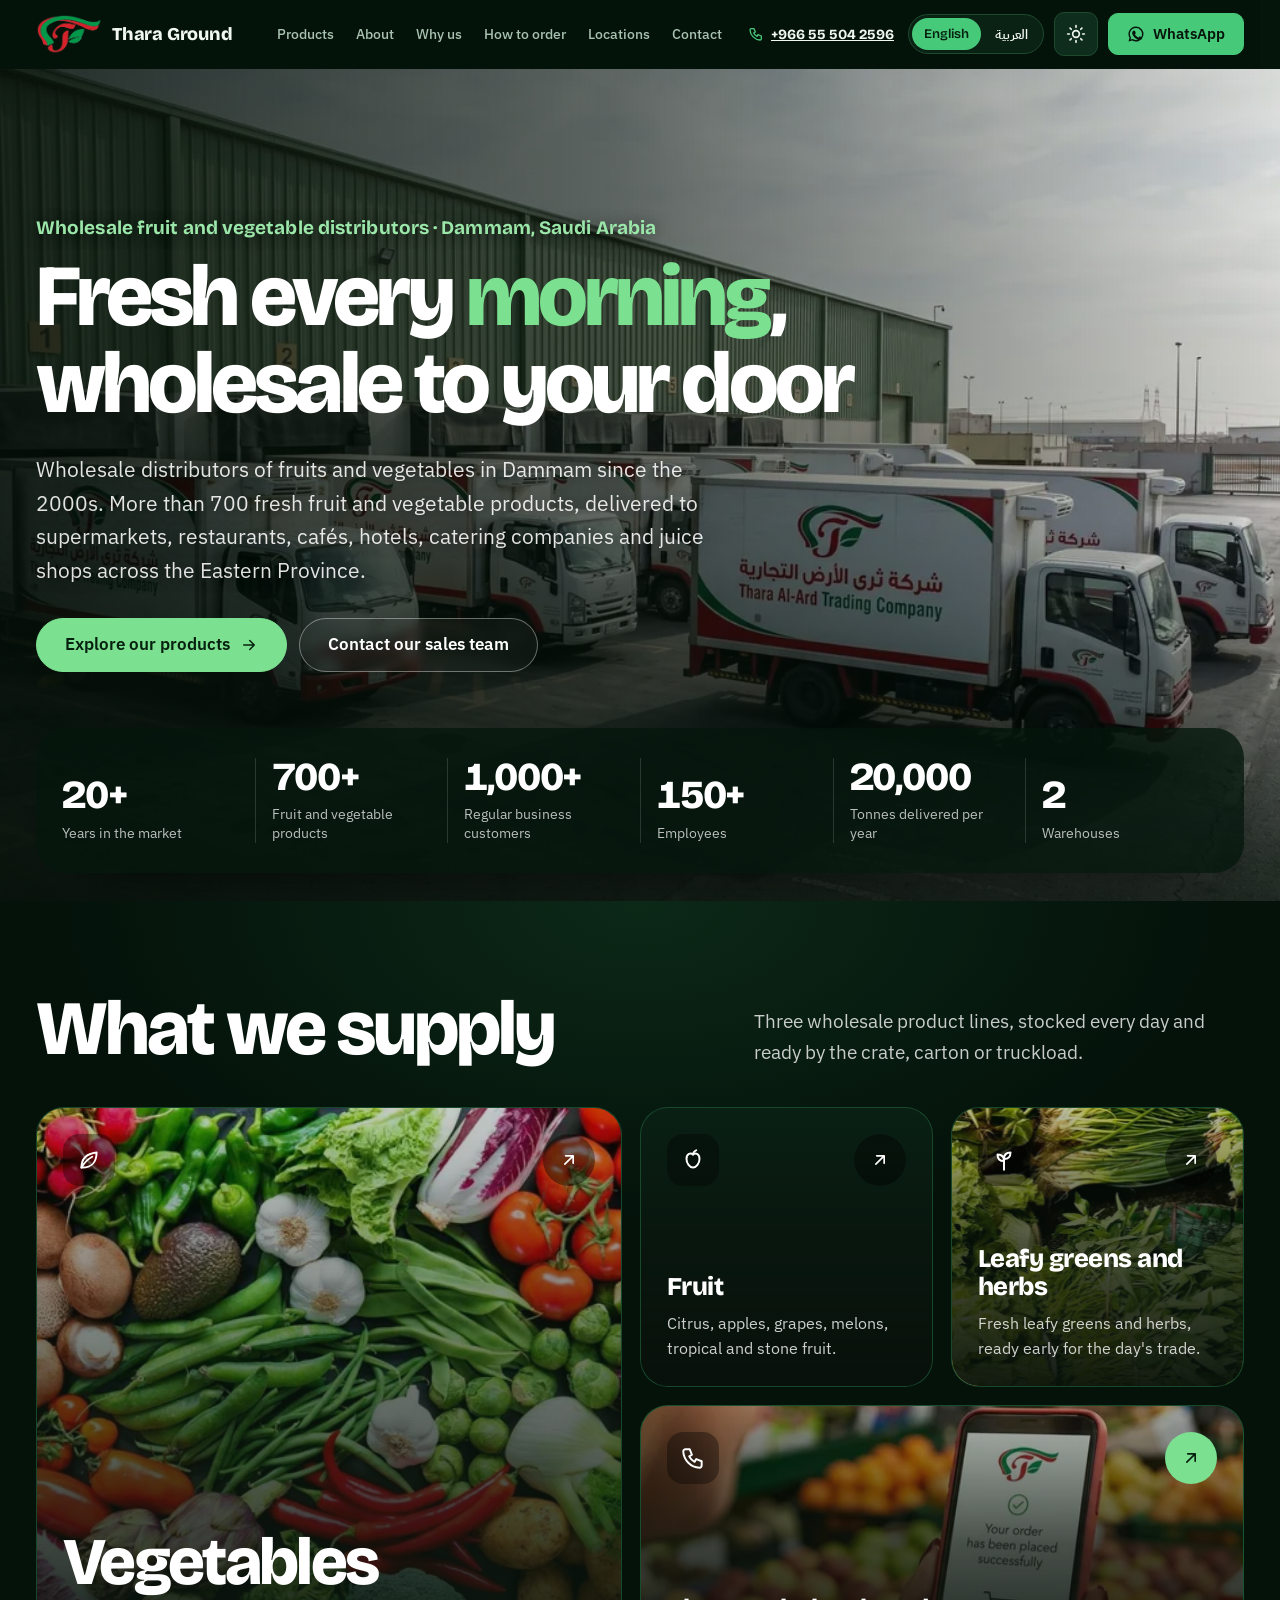
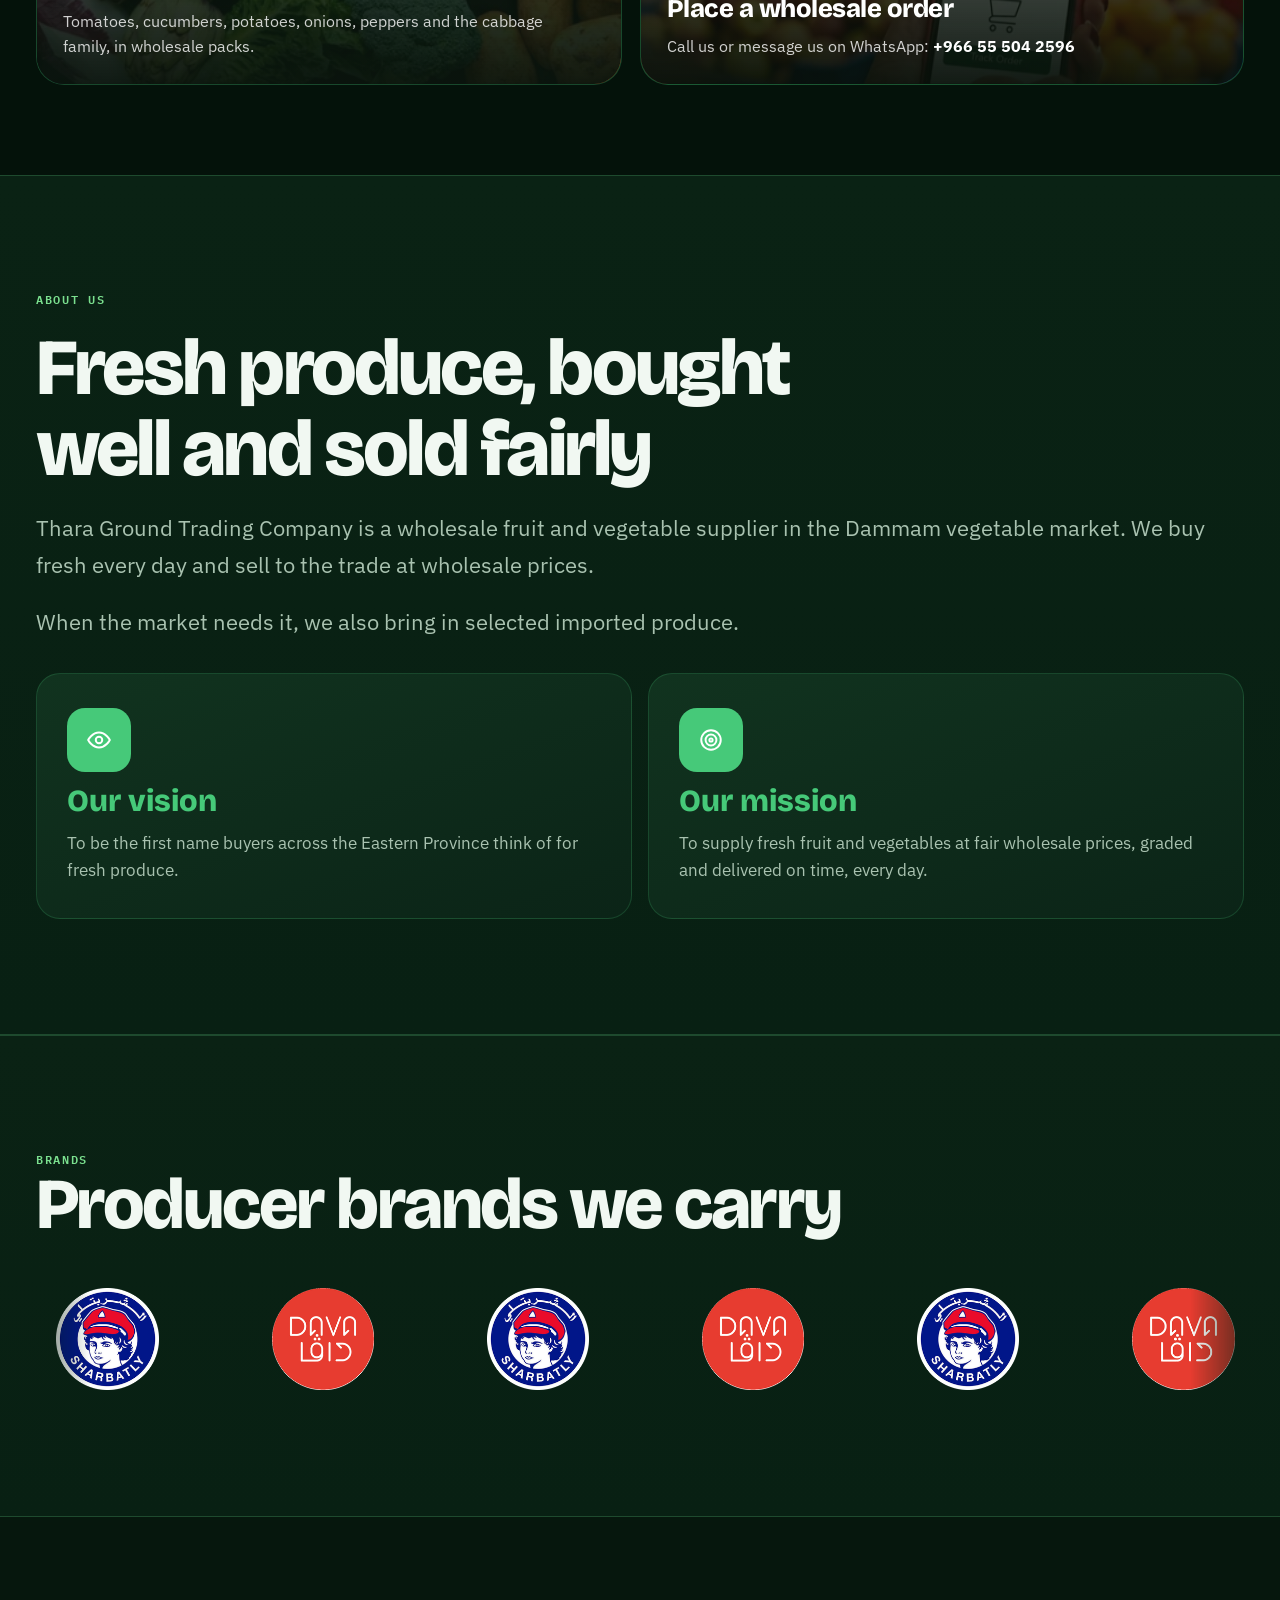
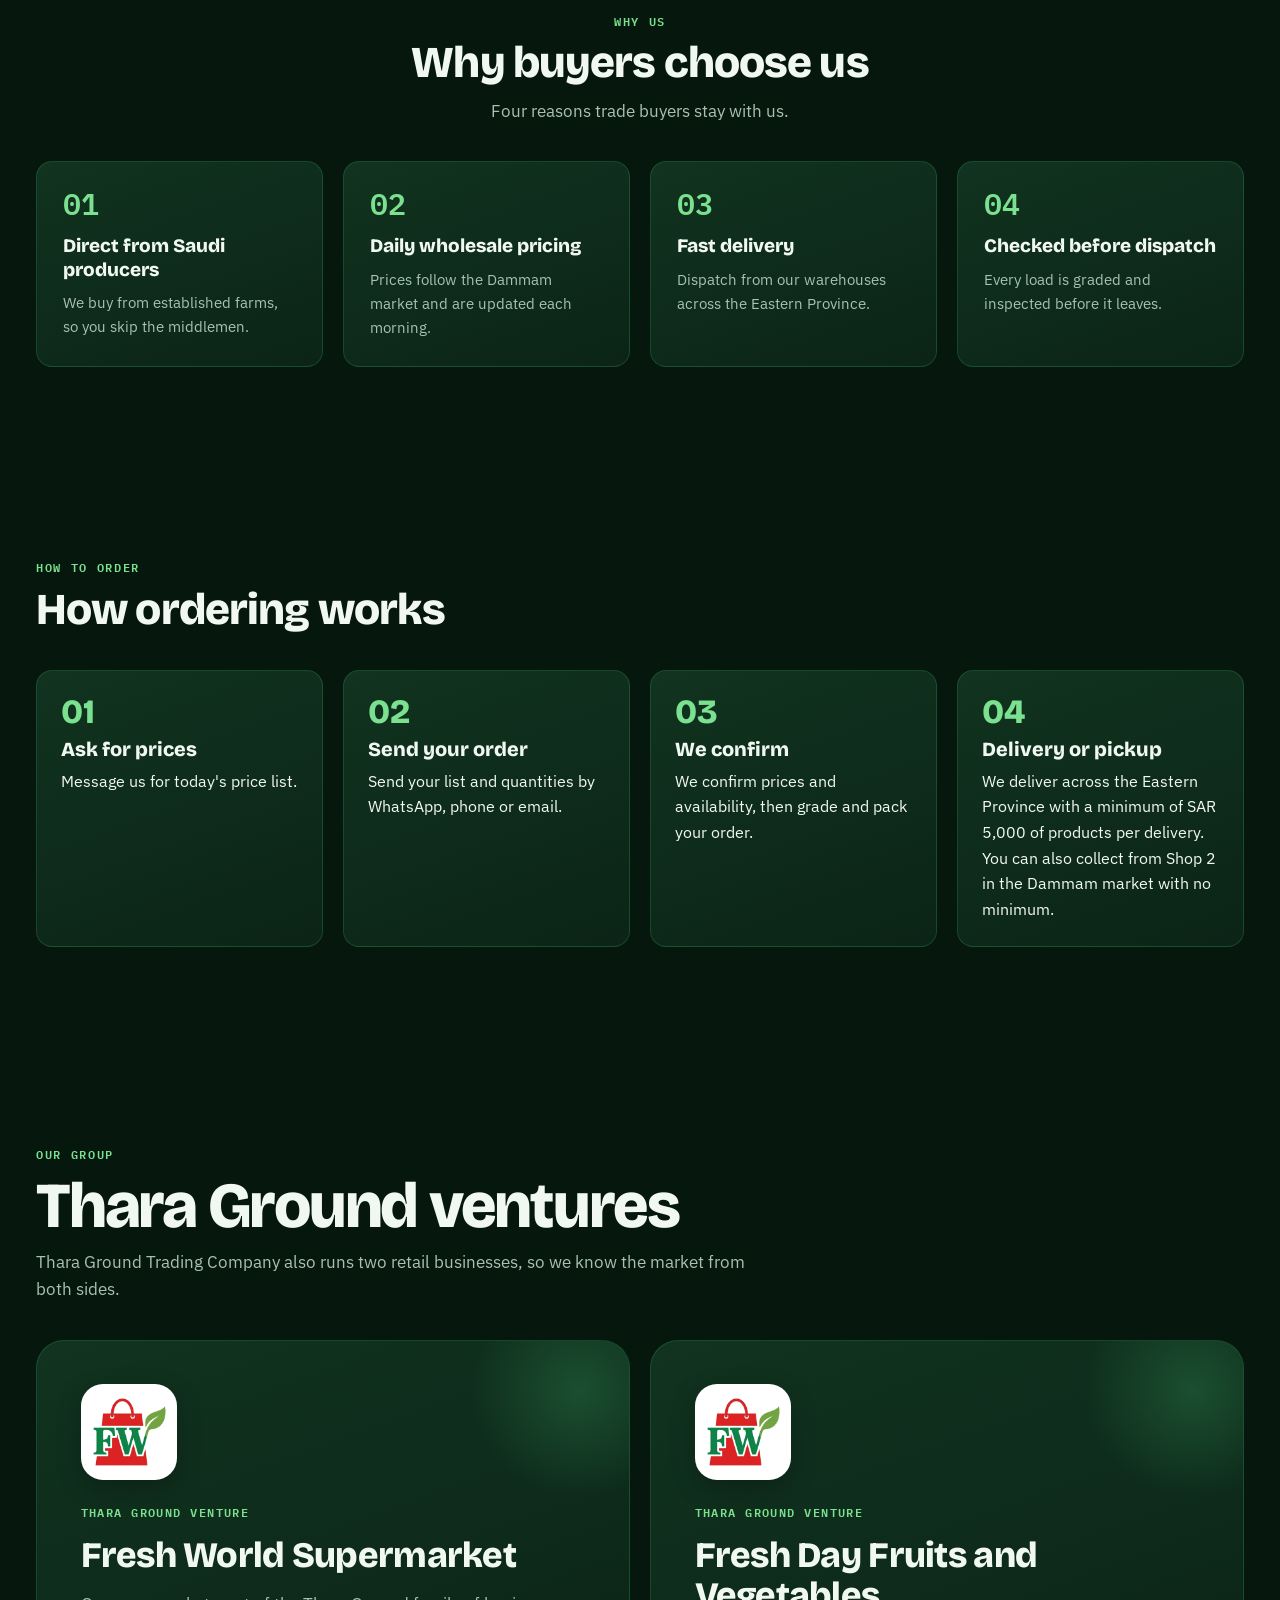
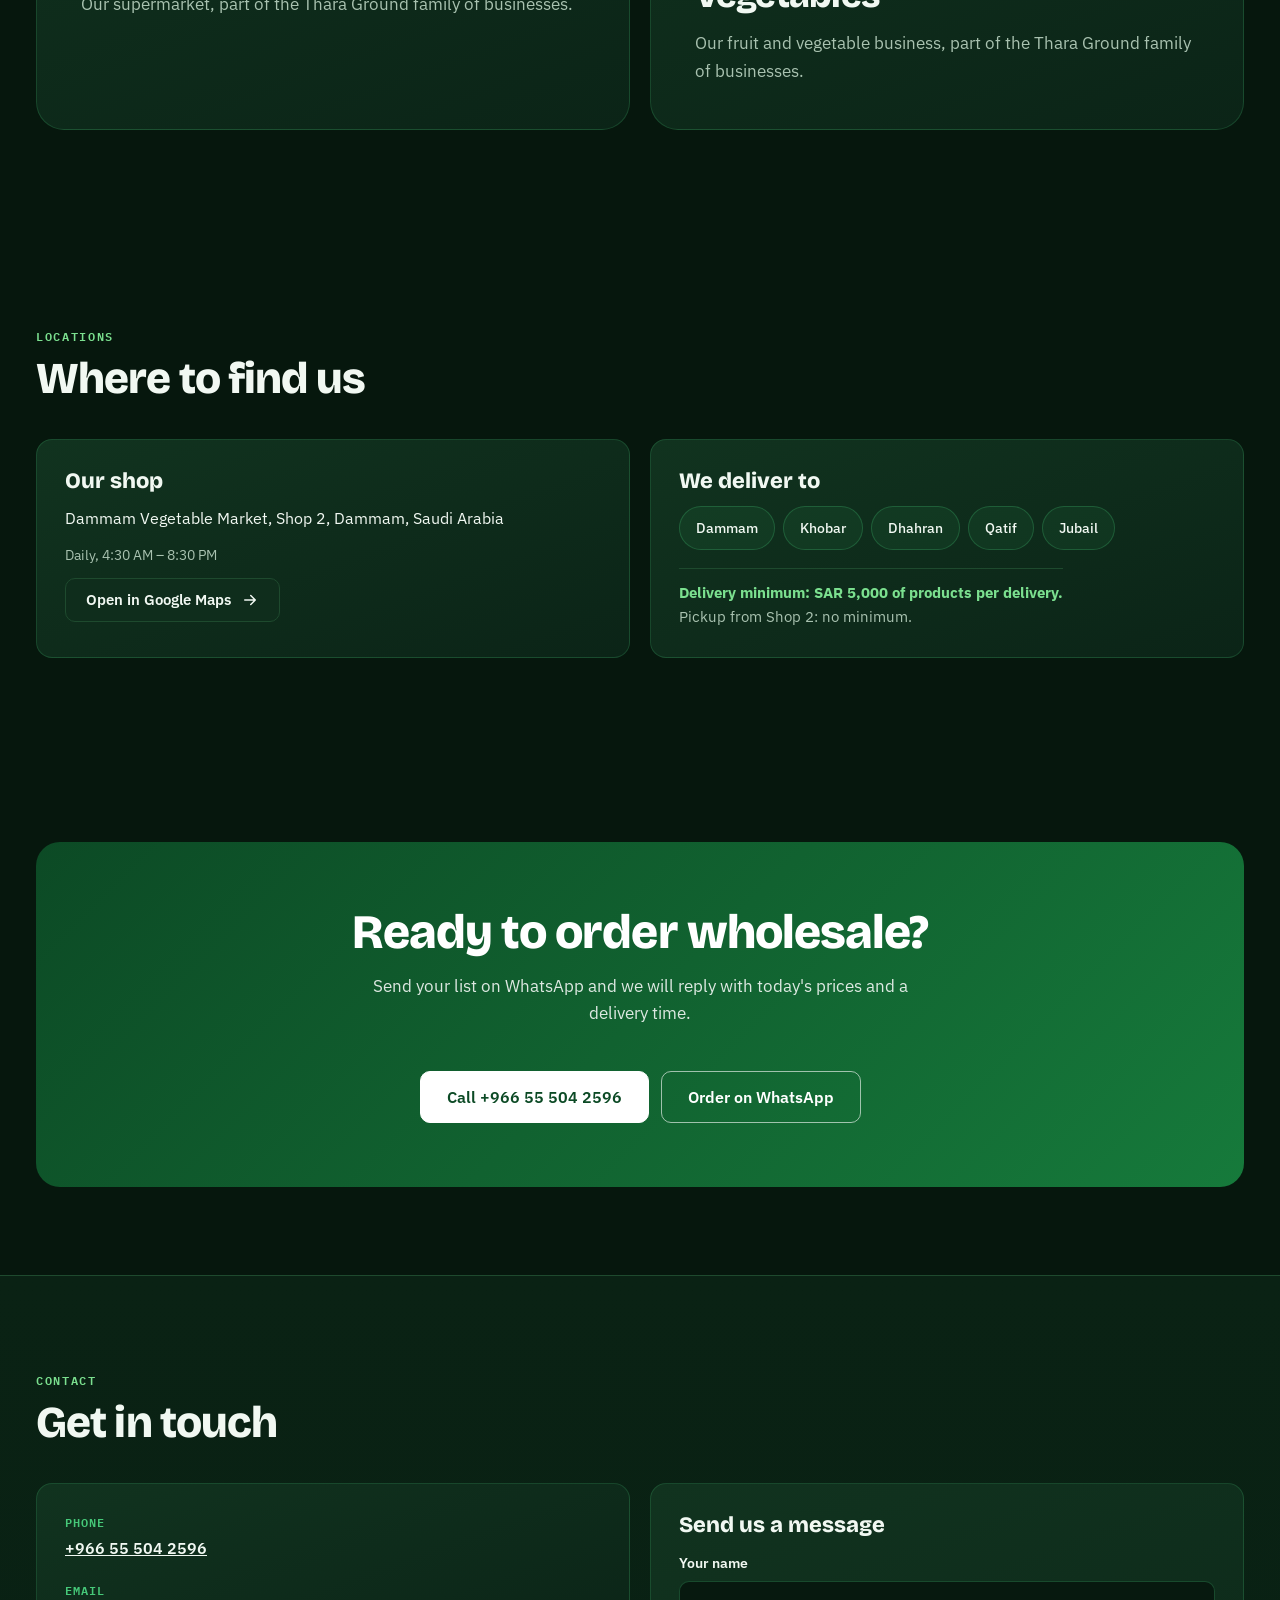
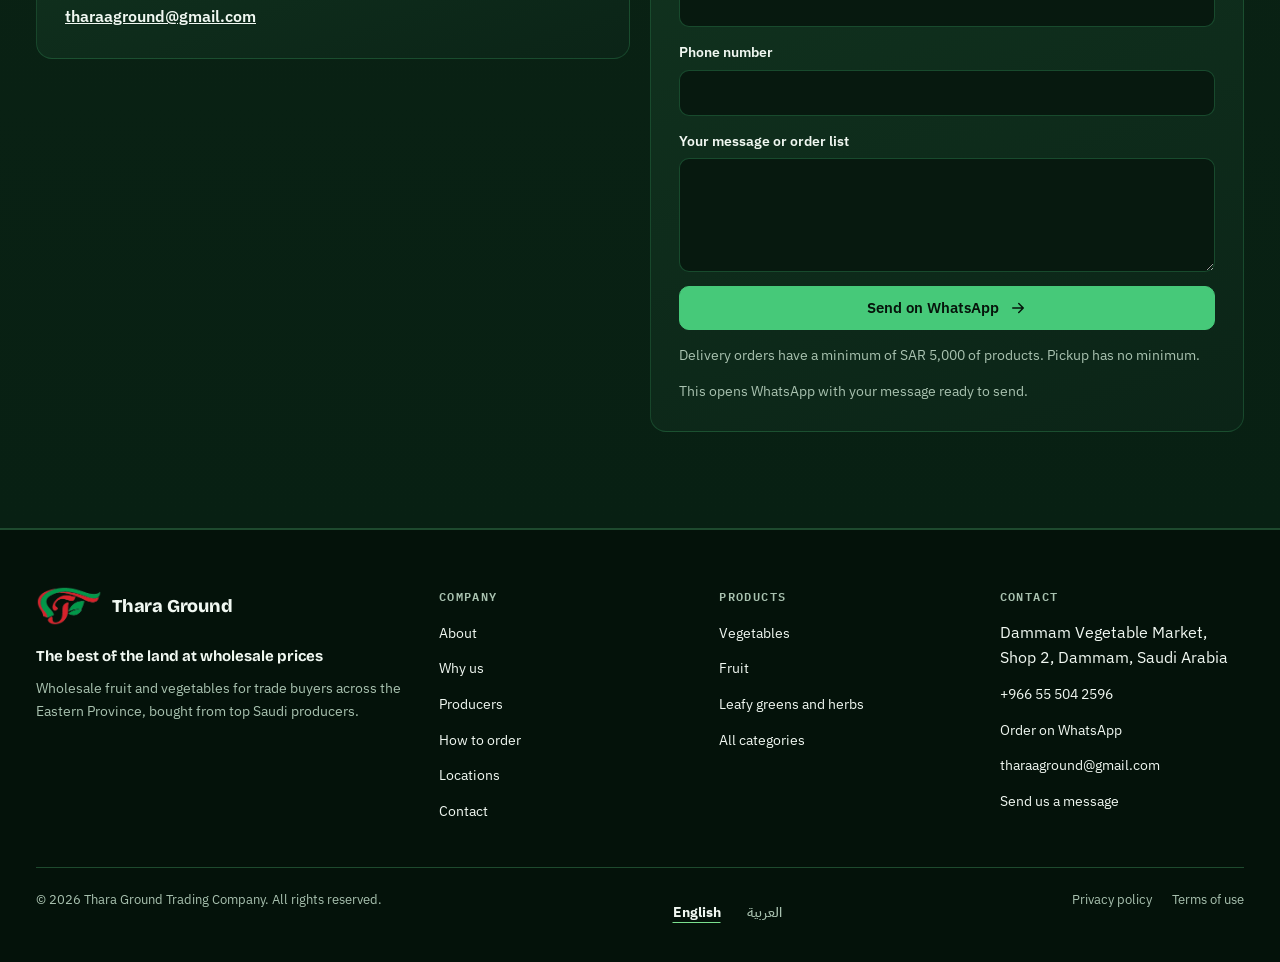
==== commit e1c80230: "Restore moving brands strip Co-Authored-By: Claude Haiku 5.5 <noreply@anthropic.com> Claude-Session:" ====
--- a/index.html
+++ b/index.html
@@ -24,7 +24,7 @@
 <noscript><style>.relang #app{visibility:visible}.js .reveal{opacity:1;transform:none}</style></noscript>
 </head>
 <body data-page="home" data-slug="" data-base="" data-alt="ar/index.html">
-<div id="app"><a class="skip" href="#main">Skip to content</a><header class="site-header" id="siteHeader"><div class="wrap hdr"><a class="logo" href="index.html"><img class="logo-mark" src="assets/img/logo.png" alt="Thara Ground logo" width="66" height="40"><span class="logo-text"><b>Thara Ground</b><small>The best of the land at wholesale prices</small></span></a><nav class="nav" id="nav" aria-label="Main navigation"><div class="nav-dd"><a href="#supply">Products</a><div class="mega" role="group" aria-label="Products"><div class="mega-list"><a href="products/veg.html"><b>Vegetables</b><span>Tomatoes, cucumbers, potatoes, onions, peppers and the cabbage family, in wholesale packs.</span></a><a href="products/fruit.html"><b>Fruit</b><span>Citrus, apples, grapes, melons, tropical and stone fruit.</span></a><a href="products/leafy.html"><b>Leafy greens and herbs</b><span>Fresh leafy greens and herbs, ready early for the day&#39;s trade.</span></a></div><div class="mega-shop"><b>Our shop</b><span>Dammam Vegetable Market, Shop 2, Dammam, Saudi Arabia</span><a href="https://www.google.com/maps/search/?api=1&query=Dammam+Vegetable+Market" target="_blank" rel="noopener">Open in Google Maps</a></div></div></div><a href="#about">About</a><a href="#why">Why us</a><a href="#how">How to order</a><a href="#locations">Locations</a><a href="#contact">Contact</a><div class="nav-extra"><a class="nav-tel" href="tel:+966555042596" dir="ltr"><svg viewBox="0 0 24 24" width="16" height="16" fill="none" stroke="currentColor" stroke-width="2" stroke-linecap="round" stroke-linejoin="round" aria-hidden="true"><path d="M5 4h4l2 5-2.5 1.5a11 11 0 0 0 5 5L15 13l5 2v4a2 2 0 0 1-2 2A16 16 0 0 1 3 6a2 2 0 0 1 2-2z"/></svg>+966 55 504 2596</a><div class="lang-sw" role="group" aria-label="Language"><button type="button" data-lang="en" lang="en" aria-pressed="true">English</button><button type="button" data-lang="ar" lang="ar" aria-pressed="false">العربية</button></div></div><a class="btn primary nav-portal" href="https://wa.me/966555042596?text=Hi%2C%20I%20need%20a%20quotation." target="_blank" rel="noopener">Order on WhatsApp</a></nav><div class="hdr-actions"><a class="hdr-phone" href="tel:+966555042596" dir="ltr"><svg viewBox="0 0 24 24" width="16" height="16" fill="none" stroke="currentColor" stroke-width="2" stroke-linecap="round" stroke-linejoin="round" aria-hidden="true"><path d="M5 4h4l2 5-2.5 1.5a11 11 0 0 0 5 5L15 13l5 2v4a2 2 0 0 1-2 2A16 16 0 0 1 3 6a2 2 0 0 1 2-2z"/></svg>+966 55 504 2596</a><div class="lang-sw" role="group" aria-label="Language"><button type="button" data-lang="en" lang="en" aria-pressed="true">English</button><button type="button" data-lang="ar" lang="ar" aria-pressed="false">العربية</button></div><button type="button" class="icon-btn theme-btn" id="themeBtn" aria-label="Switch between dark and light mode"><svg viewBox="0 0 24 24" width="20" height="20" fill="none" stroke="currentColor" stroke-width="2" stroke-linecap="round" aria-hidden="true"><circle cx="12" cy="12" r="4"/><path d="M12 2v2M12 20v2M4.9 4.9l1.4 1.4M17.7 17.7l1.4 1.4M2 12h2M20 12h2M4.9 19.1l1.4-1.4M17.7 6.3l1.4-1.4"/></svg><svg viewBox="0 0 24 24" width="20" height="20" fill="none" stroke="currentColor" stroke-width="2" stroke-linecap="round" stroke-linejoin="round" aria-hidden="true"><path d="M21 12.8A9 9 0 1 1 11.2 3a7 7 0 0 0 9.8 9.8z"/></svg></button><a class="btn primary hdr-portal" href="https://wa.me/966555042596?text=Hi%2C%20I%20need%20a%20quotation." target="_blank" rel="noopener"><svg viewBox="0 0 24 24" width="18" height="18" fill="currentColor" aria-hidden="true"><path d="M12 2a10 10 0 0 0-8.6 15.1L2 22l5-1.3A10 10 0 1 0 12 2zm0 2a8 8 0 1 1-4.2 14.8l-.4-.2-2.6.7.7-2.5-.3-.4A8 8 0 0 1 12 4zm-3 3.5c-.3 0-.7.1-1 .5-.4.5-1.1 1.2-1.1 2.8s1.2 3.2 1.3 3.4c.2.2 2.3 3.6 5.6 4.9 2.8 1.1 3.3.9 3.9.8.6 0 2-.8 2.2-1.6.3-.8.3-1.5.2-1.6-.1-.2-.3-.3-.7-.5l-2-1c-.3-.1-.5-.2-.7.2l-.9 1.1c-.2.2-.3.2-.7.1-.3-.2-1.4-.5-2.6-1.6-1-.9-1.6-2-1.8-2.3-.2-.3 0-.5.1-.7l.5-.6c.1-.2.2-.3.3-.5.1-.2 0-.4 0-.6l-.9-2.2c-.2-.5-.5-.5-.7-.5z"/></svg>WhatsApp</a><button type="button" class="icon-btn menu-btn" id="menuBtn" aria-expanded="false" aria-controls="nav" aria-label="Open menu"><svg viewBox="0 0 24 24" width="22" height="22" fill="none" stroke="currentColor" stroke-width="2" stroke-linecap="round" aria-hidden="true"><path d="M4 7h16M4 12h16M4 17h16"/></svg><svg viewBox="0 0 24 24" width="22" height="22" fill="none" stroke="currentColor" stroke-width="2" stroke-linecap="round" aria-hidden="true"><path d="M6 6l12 12M18 6L6 18"/></svg></button></div></div></header><main id="main"><section class="hero" id="top" aria-labelledby="heroTitle"><div class="hero-media" aria-hidden="true"><img class="hero-img" src="assets/img/hero.webp" alt="Thara Ground delivery trucks at the Dammam wholesale market" width="1600" height="900" fetchpriority="high" decoding="async"></div><div class="hero-shade" aria-hidden="true"></div><div class="wrap hero-in"><div class="hero-copy" role="tabpanel"><p class="hero-eyebrow">Wholesale fruit and vegetable distributors · Dammam, Saudi Arabia</p><h1 id="heroTitle">Fresh every <em class="accent">morning</em>, wholesale to your door</h1><p class="lead" id="heroSub">Wholesale distributors of fruits and vegetables in Dammam since the 2000s. More than 700 fresh fruit and vegetable products, delivered to supermarkets, restaurants, cafés, hotels, catering companies and juice shops across the Eastern Province.</p><div class="cta"><a class="btn primary lg" href="#supply">Explore our products<svg class="arr" viewBox="0 0 24 24" width="18" height="18" fill="none" stroke="currentColor" stroke-width="2" stroke-linecap="round" stroke-linejoin="round" aria-hidden="true"><path d="M5 12h14M13 6l6 6-6 6"/></svg></a><a class="btn outline lg" href="https://wa.me/966555042596?text=Hi%2C%20I%20need%20a%20quotation." target="_blank" rel="noopener">Contact our sales team</a></div></div><dl class="hero-stats" aria-label="Key numbers"><div class="stat"><dt>Years in the market</dt><dd><span class="count" dir="ltr" data-to="20" data-suffix="+">20+</span></dd></div><div class="stat"><dt>Fruit and vegetable products</dt><dd><span class="count" dir="ltr" data-to="700" data-suffix="+">700+</span></dd></div><div class="stat"><dt>Regular business customers</dt><dd><span class="count" dir="ltr" data-to="1000" data-suffix="+">1,000+</span></dd></div><div class="stat"><dt>Employees</dt><dd><span class="count" dir="ltr" data-to="150" data-suffix="+">150+</span></dd></div><div class="stat"><dt>Tonnes delivered per year</dt><dd><span class="count" dir="ltr" data-to="20000" data-suffix="">20,000</span></dd></div><div class="stat"><dt>Warehouses</dt><dd><span class="count" dir="ltr" data-to="2" data-suffix="">2</span></dd></div></dl></div></section><section class="sec dark" id="supply" aria-labelledby="supplyT"><div class="wrap"><div class="sup-head reveal"><h2 class="title" id="supplyT">What we supply</h2><p>Three wholesale product lines, stocked every day and ready by the crate, carton or truckload.</p></div><div class="bento"><a class="bn bn-veg bn-big reveal" style="--i:0" href="products/veg.html"><span class="bn-bg" aria-hidden="true"><img src="assets/img/vegetables.webp" data-fallback="assets/img/cat/tomatoes.svg" alt="Fresh vegetables wholesale at Thara Ground, Dammam" width="800" height="600" loading="lazy" decoding="async"></span><span class="bn-top"><span class="bn-ic"><svg viewBox="0 0 24 24" width="26" height="26" fill="none" stroke="currentColor" stroke-width="1.8" stroke-linecap="round" stroke-linejoin="round" aria-hidden="true"><path d="M5 19c0-8 5-13 14-14 0 9-5 14-13 14z"/><path d="M5 19c3-5 6-8 10-10"/></svg></span><span class="bn-go"><svg class="ur" viewBox="0 0 24 24" width="20" height="20" fill="none" stroke="currentColor" stroke-width="2" stroke-linecap="round" stroke-linejoin="round" aria-hidden="true"><path d="M7 17L17 7M8 7h9v9"/></svg></span></span><span class="bn-body"><span class="bn-t">Vegetables</span><span class="bn-d">Tomatoes, cucumbers, potatoes, onions, peppers and the cabbage family, in wholesale packs.</span></span></a><a class="bn bn-fruit reveal" style="--i:1" href="products/fruit.html"><span class="bn-bg" aria-hidden="true"><img src="assets/img/fruits.webp" data-fallback="assets/img/cat/citrus.svg" alt="Fresh fruit wholesale at Thara Ground, Dammam" width="800" height="600" loading="lazy" decoding="async"></span><span class="bn-top"><span class="bn-ic"><svg viewBox="0 0 24 24" width="26" height="26" fill="none" stroke="currentColor" stroke-width="1.8" stroke-linecap="round" stroke-linejoin="round" aria-hidden="true"><path d="M12 7c-2-2-6-1-6 4 0 4 3 8 6 8s6-4 6-8c0-5-4-6-6-4z"/><path d="M12 7c0-2 1-3 3-4"/></svg></span><span class="bn-go"><svg class="ur" viewBox="0 0 24 24" width="20" height="20" fill="none" stroke="currentColor" stroke-width="2" stroke-linecap="round" stroke-linejoin="round" aria-hidden="true"><path d="M7 17L17 7M8 7h9v9"/></svg></span></span><span class="bn-body"><span class="bn-t">Fruit</span><span class="bn-d">Citrus, apples, grapes, melons, tropical and stone fruit.</span></span></a><a class="bn bn-leafy reveal" style="--i:2" href="products/leafy.html"><span class="bn-bg" aria-hidden="true"><img src="assets/img/leafy.webp" data-fallback="assets/img/cat/leafy-herbs.svg" alt="Fresh leafy greens and herbs at Thara Ground, Dammam" width="800" height="600" loading="lazy" decoding="async"></span><span class="bn-top"><span class="bn-ic"><svg viewBox="0 0 24 24" width="26" height="26" fill="none" stroke="currentColor" stroke-width="1.8" stroke-linecap="round" stroke-linejoin="round" aria-hidden="true"><path d="M12 21V9"/><path d="M12 13c-4 0-6-2-6-6 4 0 6 2 6 6z"/><path d="M12 11c0-4 2-6 6-6 0 4-2 6-6 6z"/></svg></span><span class="bn-go"><svg class="ur" viewBox="0 0 24 24" width="20" height="20" fill="none" stroke="currentColor" stroke-width="2" stroke-linecap="round" stroke-linejoin="round" aria-hidden="true"><path d="M7 17L17 7M8 7h9v9"/></svg></span></span><span class="bn-body"><span class="bn-t">Leafy greens and herbs</span><span class="bn-d">Fresh leafy greens and herbs, ready early for the day&#39;s trade.</span></span></a><a class="bn bn-order reveal" style="--i:4" href="tel:+966555042596"><span class="bn-bg" aria-hidden="true"><img src="assets/img/order.webp" alt="Ordering fresh fruit and vegetables by phone from Thara Ground" width="800" height="446" loading="lazy" decoding="async"></span><span class="bn-top"><span class="bn-ic"><svg viewBox="0 0 24 24" width="26" height="26" fill="none" stroke="currentColor" stroke-width="1.8" stroke-linecap="round" stroke-linejoin="round" aria-hidden="true"><path d="M5 4h4l2 5-2.5 1.5a11 11 0 0 0 5 5L15 13l5 2v4a2 2 0 0 1-2 2A16 16 0 0 1 3 6a2 2 0 0 1 2-2z"/></svg></span><span class="bn-go acc"><svg class="ur" viewBox="0 0 24 24" width="20" height="20" fill="none" stroke="currentColor" stroke-width="2" stroke-linecap="round" stroke-linejoin="round" aria-hidden="true"><path d="M7 17L17 7M8 7h9v9"/></svg></span></span><span class="bn-body"><span class="bn-t">Place a wholesale order</span><span class="bn-d">Call us or message us on WhatsApp: <b dir="ltr">+966 55 504 2596</b></span></span></a></div></div></section><section class="sec alt" id="about" aria-labelledby="aboutT"><div class="wrap about-grid about-solo"><div class="about-text reveal"><p class="eyebrow">About us</p><h2 class="title" id="aboutT">Fresh produce, bought well and sold fairly</h2><p>Thara Ground Trading Company is a wholesale fruit and vegetable supplier in the Dammam vegetable market. We buy fresh every day and sell to the trade at wholesale prices.</p><p>When the market needs it, we also bring in selected imported produce.</p><div class="vm"><div class="card vm-card"><span class="vm-ic" aria-hidden="true"><svg viewBox="0 0 24 24" width="26" height="26" fill="none" stroke="currentColor" stroke-width="1.8" stroke-linecap="round" stroke-linejoin="round"><path d="M2 12s3.6-7 10-7 10 7 10 7-3.6 7-10 7S2 12 2 12z"/><circle cx="12" cy="12" r="3"/></svg></span><h3>Our vision</h3><p>To be the first name buyers across the Eastern Province think of for fresh produce.</p></div><div class="card vm-card"><span class="vm-ic" aria-hidden="true"><svg viewBox="0 0 24 24" width="26" height="26" fill="none" stroke="currentColor" stroke-width="1.8" stroke-linecap="round" stroke-linejoin="round"><circle cx="12" cy="12" r="9"/><circle cx="12" cy="12" r="5"/><circle cx="12" cy="12" r="1.5"/></svg></span><h3>Our mission</h3><p>To supply fresh fruit and vegetables at fair wholesale prices, graded and delivered on time, every day.</p></div></div></div></div></section><section class="sec alt" id="brands" aria-labelledby="brandsT"><div class="wrap"><div class="sec-head row reveal"><div><p class="eyebrow">Brands</p><h2 class="title" id="brandsT">Producer brands we carry</h2></div></div></div><ul class="logo-row" role="list" aria-label="Producer brands we carry"><li><img class="logo-img" src="assets/img/sharbatly.png" alt="Sharbatly Fruit" loading="lazy" height="40"></li><li><img class="logo-img" src="assets/img/dawa.png" alt="Dawa Agriculture" loading="lazy" height="40"></li></ul></section><section class="sec" id="why" aria-labelledby="whyT"><div class="wrap"><div class="sec-head reveal center"><p class="eyebrow">Why us</p><h2 class="title" id="whyT">Why buyers choose us</h2><p class="sub">Four reasons trade buyers stay with us.</p></div><div class="grid-4"><article class="card info-card reveal" style="--i:0"><span class="why-n">01</span><h3>Direct from Saudi producers</h3><p>We buy from established farms, so you skip the middlemen.</p></article><article class="card info-card reveal" style="--i:1"><span class="why-n">02</span><h3>Daily wholesale pricing</h3><p>Prices follow the Dammam market and are updated each morning.</p></article><article class="card info-card reveal" style="--i:2"><span class="why-n">03</span><h3>Fast delivery</h3><p>Dispatch from our warehouses across the Eastern Province.</p></article><article class="card info-card reveal" style="--i:3"><span class="why-n">04</span><h3>Checked before dispatch</h3><p>Every load is graded and inspected before it leaves.</p></article></div></div></section><section class="sec" id="how" aria-labelledby="howT"><div class="wrap"><div class="sec-head reveal"><p class="eyebrow">How to order</p><h2 class="title" id="howT">How ordering works</h2></div><ol class="steps" role="list"><li class="step card reveal" style="--i:0"><span class="step-n">01</span><h3>Ask for prices</h3><p>Message us for today&#39;s price list.</p></li><li class="step card reveal" style="--i:1"><span class="step-n">02</span><h3>Send your order</h3><p>Send your list and quantities by WhatsApp, phone or email.</p></li><li class="step card reveal" style="--i:2"><span class="step-n">03</span><h3>We confirm</h3><p>We confirm prices and availability, then grade and pack your order.</p></li><li class="step card reveal" style="--i:3"><span class="step-n">04</span><h3>Delivery or pickup</h3><p>We deliver across the Eastern Province with a minimum of SAR 5,000 of products per delivery. You can also collect from Shop 2 in the Dammam market with no minimum.</p></li></ol></div></section><section class="sec" id="ventures" aria-labelledby="grpT"><div class="wrap"><div class="sec-head reveal"><p class="eyebrow">Our group</p><h2 class="title" id="grpT">Thara Ground ventures</h2><p class="sub">Thara Ground Trading Company also runs two retail businesses, so we know the market from both sides.</p></div><div class="grid-2 vent-grid"><article class="card vent-card reveal" style="--i:0"><span class="vent-logo"><img src="assets/img/freshday.png" alt="Fresh Day Fruits and Vegetables logo" width="417" height="398" loading="lazy" decoding="async"></span><p class="vent-tag">Thara Ground venture</p><h3>Fresh World Supermarket</h3><p>Our supermarket, part of the Thara Ground family of businesses.</p></article><article class="card vent-card reveal" style="--i:1"><span class="vent-logo"><img src="assets/img/freshday.png" alt="Fresh Day Fruits and Vegetables logo" width="417" height="398" loading="lazy" decoding="async"></span><p class="vent-tag">Thara Ground venture</p><h3>Fresh Day Fruits and Vegetables</h3><p>Our fruit and vegetable business, part of the Thara Ground family of businesses.</p></article></div></div></section><section class="sec" id="locations" aria-labelledby="locT"><div class="wrap"><div class="sec-head reveal"><p class="eyebrow">Locations</p><h2 class="title" id="locT">Where to find us</h2></div><div class="grid-2"><article class="card loc-card reveal"><h3>Our shop</h3><p>Dammam Vegetable Market, Shop 2, Dammam, Saudi Arabia</p><p class="muted">Daily, 4:30 AM – 8:30 PM</p><a class="btn" href="https://www.google.com/maps/search/?api=1&query=Dammam+Vegetable+Market" target="_blank" rel="noopener">Open in Google Maps<svg class="arr" viewBox="0 0 24 24" width="18" height="18" fill="none" stroke="currentColor" stroke-width="2" stroke-linecap="round" stroke-linejoin="round" aria-hidden="true"><path d="M5 12h14M13 6l6 6-6 6"/></svg></a></article><article class="card loc-card reveal" style="--i:1"><h3>We deliver to</h3><ul class="chips" role="list"><li class="chip">Dammam</li><li class="chip">Khobar</li><li class="chip">Dhahran</li><li class="chip">Qatif</li><li class="chip">Jubail</li></ul><p class="order-min"><strong>Delivery minimum: SAR 5,000 of products per delivery.</strong><br>Pickup from Shop 2: no minimum.</p></article></div></div></section><section class="cta-band" id="order" aria-labelledby="ctaT"><div class="wrap"><div class="cta-in reveal"><h2 id="ctaT">Ready to order wholesale?</h2><p>Send your list on WhatsApp and we will reply with today&#39;s prices and a delivery time.</p><div class="cta"><a class="btn light lg" href="tel:+966555042596" dir="ltr">Call +966 55 504 2596</a><a class="btn ghost-light lg" href="https://wa.me/966555042596?text=Hi%2C%20I%20need%20a%20quotation." target="_blank" rel="noopener">Order on WhatsApp</a></div></div></div></section><section class="sec alt" id="contact" aria-labelledby="contactT"><div class="wrap"><div class="sec-head reveal"><p class="eyebrow">Contact</p><h2 class="title" id="contactT">Get in touch</h2></div><div class="grid-2 contact-grid"><dl class="contact-list card reveal"><div><dt>Phone</dt><dd><a href="tel:+966555042596" dir="ltr">+966 55 504 2596</a></dd></div><div><dt>Email</dt><dd><a href="mailto:tharaaground@gmail.com">tharaaground@gmail.com</a></dd></div></dl><form class="card contact-form reveal" id="contactForm" name="contact" method="POST" data-netlify="true" style="--i:1"><input type="hidden" name="form-name" value="contact"><h3>Send us a message</h3><label>Your name<input name="name" autocomplete="name" required></label><label>Phone number<input name="phone" type="tel" autocomplete="tel" dir="ltr"></label><label>Your message or order list<textarea name="msg" rows="4" required></textarea></label><button class="btn primary" type="submit">Send on WhatsApp<svg class="arr" viewBox="0 0 24 24" width="18" height="18" fill="none" stroke="currentColor" stroke-width="2" stroke-linecap="round" stroke-linejoin="round" aria-hidden="true"><path d="M5 12h14M13 6l6 6-6 6"/></svg></button><p class="muted">Delivery orders have a minimum of SAR 5,000 of products. Pickup has no minimum.</p><p class="muted">This opens WhatsApp with your message ready to send.</p><p class="form-status" id="formStatus" role="status" aria-live="polite"></p></form></div></div></section></main><footer class="site-footer"><div class="wrap"><div class="foot-grid"><div class="foot-brand"><a class="logo" href="index.html"><img class="logo-mark" src="assets/img/logo.png" alt="Thara Ground logo" width="66" height="40" loading="lazy"><span class="logo-text"><b>Thara Ground</b></span></a><p class="foot-tag">The best of the land at wholesale prices</p><p>Wholesale fruit and vegetables for trade buyers across the Eastern Province, bought from top Saudi producers.</p></div><div><h2 class="foot-h">Company</h2><ul><li><a href="#about">About</a></li><li><a href="#why">Why us</a></li><li><a href="#brands">Producers</a></li><li><a href="#how">How to order</a></li><li><a href="#locations">Locations</a></li><li><a href="#contact">Contact</a></li></ul></div><div><h2 class="foot-h">Products</h2><ul><li><a href="products/veg.html">Vegetables</a></li><li><a href="products/fruit.html">Fruit</a></li><li><a href="products/leafy.html">Leafy greens and herbs</a></li><li><a href="#supply">All categories</a></li></ul></div><div><h2 class="foot-h">Contact</h2><ul class="foot-contact"><li>Dammam Vegetable Market, Shop 2, Dammam, Saudi Arabia</li><li><a href="tel:+966555042596" dir="ltr">+966 55 504 2596</a></li><li><a href="https://wa.me/966555042596?text=Hi%2C%20I%20need%20a%20quotation." target="_blank" rel="noopener">Order on WhatsApp</a></li><li><a href="mailto:tharaaground@gmail.com">tharaaground@gmail.com</a></li><li><a href="#contact">Send us a message</a></li></ul></div></div><div class="foot-bottom"><p>© 2026 Thara Ground Trading Company. All rights reserved.</p><div class="foot-lang" role="group" aria-label="Language"><button type="button" data-lang="en" lang="en" aria-pressed="true">English</button><button type="button" data-lang="ar" lang="ar" aria-pressed="false">العربية</button></div><p class="foot-legal"><a href="privacy.html">Privacy policy</a><a href="terms.html">Terms of use</a></p></div></div></footer></div>
+<div id="app"><a class="skip" href="#main">Skip to content</a><header class="site-header" id="siteHeader"><div class="wrap hdr"><a class="logo" href="index.html"><img class="logo-mark" src="assets/img/logo.png" alt="Thara Ground logo" width="66" height="40"><span class="logo-text"><b>Thara Ground</b><small>The best of the land at wholesale prices</small></span></a><nav class="nav" id="nav" aria-label="Main navigation"><div class="nav-dd"><a href="#supply">Products</a><div class="mega" role="group" aria-label="Products"><div class="mega-list"><a href="products/veg.html"><b>Vegetables</b><span>Tomatoes, cucumbers, potatoes, onions, peppers and the cabbage family, in wholesale packs.</span></a><a href="products/fruit.html"><b>Fruit</b><span>Citrus, apples, grapes, melons, tropical and stone fruit.</span></a><a href="products/leafy.html"><b>Leafy greens and herbs</b><span>Fresh leafy greens and herbs, ready early for the day&#39;s trade.</span></a></div><div class="mega-shop"><b>Our shop</b><span>Dammam Vegetable Market, Shop 2, Dammam, Saudi Arabia</span><a href="https://www.google.com/maps/search/?api=1&query=Dammam+Vegetable+Market" target="_blank" rel="noopener">Open in Google Maps</a></div></div></div><a href="#about">About</a><a href="#why">Why us</a><a href="#how">How to order</a><a href="#locations">Locations</a><a href="#contact">Contact</a><div class="nav-extra"><a class="nav-tel" href="tel:+966555042596" dir="ltr"><svg viewBox="0 0 24 24" width="16" height="16" fill="none" stroke="currentColor" stroke-width="2" stroke-linecap="round" stroke-linejoin="round" aria-hidden="true"><path d="M5 4h4l2 5-2.5 1.5a11 11 0 0 0 5 5L15 13l5 2v4a2 2 0 0 1-2 2A16 16 0 0 1 3 6a2 2 0 0 1 2-2z"/></svg>+966 55 504 2596</a><div class="lang-sw" role="group" aria-label="Language"><button type="button" data-lang="en" lang="en" aria-pressed="true">English</button><button type="button" data-lang="ar" lang="ar" aria-pressed="false">العربية</button></div></div><a class="btn primary nav-portal" href="https://wa.me/966555042596?text=Hi%2C%20I%20need%20a%20quotation." target="_blank" rel="noopener">Order on WhatsApp</a></nav><div class="hdr-actions"><a class="hdr-phone" href="tel:+966555042596" dir="ltr"><svg viewBox="0 0 24 24" width="16" height="16" fill="none" stroke="currentColor" stroke-width="2" stroke-linecap="round" stroke-linejoin="round" aria-hidden="true"><path d="M5 4h4l2 5-2.5 1.5a11 11 0 0 0 5 5L15 13l5 2v4a2 2 0 0 1-2 2A16 16 0 0 1 3 6a2 2 0 0 1 2-2z"/></svg>+966 55 504 2596</a><div class="lang-sw" role="group" aria-label="Language"><button type="button" data-lang="en" lang="en" aria-pressed="true">English</button><button type="button" data-lang="ar" lang="ar" aria-pressed="false">العربية</button></div><button type="button" class="icon-btn theme-btn" id="themeBtn" aria-label="Switch between dark and light mode"><svg viewBox="0 0 24 24" width="20" height="20" fill="none" stroke="currentColor" stroke-width="2" stroke-linecap="round" aria-hidden="true"><circle cx="12" cy="12" r="4"/><path d="M12 2v2M12 20v2M4.9 4.9l1.4 1.4M17.7 17.7l1.4 1.4M2 12h2M20 12h2M4.9 19.1l1.4-1.4M17.7 6.3l1.4-1.4"/></svg><svg viewBox="0 0 24 24" width="20" height="20" fill="none" stroke="currentColor" stroke-width="2" stroke-linecap="round" stroke-linejoin="round" aria-hidden="true"><path d="M21 12.8A9 9 0 1 1 11.2 3a7 7 0 0 0 9.8 9.8z"/></svg></button><a class="btn primary hdr-portal" href="https://wa.me/966555042596?text=Hi%2C%20I%20need%20a%20quotation." target="_blank" rel="noopener"><svg viewBox="0 0 24 24" width="18" height="18" fill="currentColor" aria-hidden="true"><path d="M12 2a10 10 0 0 0-8.6 15.1L2 22l5-1.3A10 10 0 1 0 12 2zm0 2a8 8 0 1 1-4.2 14.8l-.4-.2-2.6.7.7-2.5-.3-.4A8 8 0 0 1 12 4zm-3 3.5c-.3 0-.7.1-1 .5-.4.5-1.1 1.2-1.1 2.8s1.2 3.2 1.3 3.4c.2.2 2.3 3.6 5.6 4.9 2.8 1.1 3.3.9 3.9.8.6 0 2-.8 2.2-1.6.3-.8.3-1.5.2-1.6-.1-.2-.3-.3-.7-.5l-2-1c-.3-.1-.5-.2-.7.2l-.9 1.1c-.2.2-.3.2-.7.1-.3-.2-1.4-.5-2.6-1.6-1-.9-1.6-2-1.8-2.3-.2-.3 0-.5.1-.7l.5-.6c.1-.2.2-.3.3-.5.1-.2 0-.4 0-.6l-.9-2.2c-.2-.5-.5-.5-.7-.5z"/></svg>WhatsApp</a><button type="button" class="icon-btn menu-btn" id="menuBtn" aria-expanded="false" aria-controls="nav" aria-label="Open menu"><svg viewBox="0 0 24 24" width="22" height="22" fill="none" stroke="currentColor" stroke-width="2" stroke-linecap="round" aria-hidden="true"><path d="M4 7h16M4 12h16M4 17h16"/></svg><svg viewBox="0 0 24 24" width="22" height="22" fill="none" stroke="currentColor" stroke-width="2" stroke-linecap="round" aria-hidden="true"><path d="M6 6l12 12M18 6L6 18"/></svg></button></div></div></header><main id="main"><section class="hero" id="top" aria-labelledby="heroTitle"><div class="hero-media" aria-hidden="true"><img class="hero-img" src="assets/img/hero.webp" alt="Thara Ground delivery trucks at the Dammam wholesale market" width="1600" height="900" fetchpriority="high" decoding="async"></div><div class="hero-shade" aria-hidden="true"></div><div class="wrap hero-in"><div class="hero-copy" role="tabpanel"><p class="hero-eyebrow">Wholesale fruit and vegetable distributors · Dammam, Saudi Arabia</p><h1 id="heroTitle">Fresh every <em class="accent">morning</em>, wholesale to your door</h1><p class="lead" id="heroSub">Wholesale distributors of fruits and vegetables in Dammam since the 2000s. More than 700 fresh fruit and vegetable products, delivered to supermarkets, restaurants, cafés, hotels, catering companies and juice shops across the Eastern Province.</p><div class="cta"><a class="btn primary lg" href="#supply">Explore our products<svg class="arr" viewBox="0 0 24 24" width="18" height="18" fill="none" stroke="currentColor" stroke-width="2" stroke-linecap="round" stroke-linejoin="round" aria-hidden="true"><path d="M5 12h14M13 6l6 6-6 6"/></svg></a><a class="btn outline lg" href="https://wa.me/966555042596?text=Hi%2C%20I%20need%20a%20quotation." target="_blank" rel="noopener">Contact our sales team</a></div></div><dl class="hero-stats" aria-label="Key numbers"><div class="stat"><dt>Years in the market</dt><dd><span class="count" dir="ltr" data-to="20" data-suffix="+">20+</span></dd></div><div class="stat"><dt>Fruit and vegetable products</dt><dd><span class="count" dir="ltr" data-to="700" data-suffix="+">700+</span></dd></div><div class="stat"><dt>Regular business customers</dt><dd><span class="count" dir="ltr" data-to="1000" data-suffix="+">1,000+</span></dd></div><div class="stat"><dt>Employees</dt><dd><span class="count" dir="ltr" data-to="150" data-suffix="+">150+</span></dd></div><div class="stat"><dt>Tonnes delivered per year</dt><dd><span class="count" dir="ltr" data-to="20000" data-suffix="">20,000</span></dd></div><div class="stat"><dt>Warehouses</dt><dd><span class="count" dir="ltr" data-to="2" data-suffix="">2</span></dd></div></dl></div></section><section class="sec dark" id="supply" aria-labelledby="supplyT"><div class="wrap"><div class="sup-head reveal"><h2 class="title" id="supplyT">What we supply</h2><p>Three wholesale product lines, stocked every day and ready by the crate, carton or truckload.</p></div><div class="bento"><a class="bn bn-veg bn-big reveal" style="--i:0" href="products/veg.html"><span class="bn-bg" aria-hidden="true"><img src="assets/img/vegetables.webp" data-fallback="assets/img/cat/tomatoes.svg" alt="Fresh vegetables wholesale at Thara Ground, Dammam" width="800" height="600" loading="lazy" decoding="async"></span><span class="bn-top"><span class="bn-ic"><svg viewBox="0 0 24 24" width="26" height="26" fill="none" stroke="currentColor" stroke-width="1.8" stroke-linecap="round" stroke-linejoin="round" aria-hidden="true"><path d="M5 19c0-8 5-13 14-14 0 9-5 14-13 14z"/><path d="M5 19c3-5 6-8 10-10"/></svg></span><span class="bn-go"><svg class="ur" viewBox="0 0 24 24" width="20" height="20" fill="none" stroke="currentColor" stroke-width="2" stroke-linecap="round" stroke-linejoin="round" aria-hidden="true"><path d="M7 17L17 7M8 7h9v9"/></svg></span></span><span class="bn-body"><span class="bn-t">Vegetables</span><span class="bn-d">Tomatoes, cucumbers, potatoes, onions, peppers and the cabbage family, in wholesale packs.</span></span></a><a class="bn bn-fruit reveal" style="--i:1" href="products/fruit.html"><span class="bn-bg" aria-hidden="true"><img src="assets/img/fruits.webp" data-fallback="assets/img/cat/citrus.svg" alt="Fresh fruit wholesale at Thara Ground, Dammam" width="800" height="600" loading="lazy" decoding="async"></span><span class="bn-top"><span class="bn-ic"><svg viewBox="0 0 24 24" width="26" height="26" fill="none" stroke="currentColor" stroke-width="1.8" stroke-linecap="round" stroke-linejoin="round" aria-hidden="true"><path d="M12 7c-2-2-6-1-6 4 0 4 3 8 6 8s6-4 6-8c0-5-4-6-6-4z"/><path d="M12 7c0-2 1-3 3-4"/></svg></span><span class="bn-go"><svg class="ur" viewBox="0 0 24 24" width="20" height="20" fill="none" stroke="currentColor" stroke-width="2" stroke-linecap="round" stroke-linejoin="round" aria-hidden="true"><path d="M7 17L17 7M8 7h9v9"/></svg></span></span><span class="bn-body"><span class="bn-t">Fruit</span><span class="bn-d">Citrus, apples, grapes, melons, tropical and stone fruit.</span></span></a><a class="bn bn-leafy reveal" style="--i:2" href="products/leafy.html"><span class="bn-bg" aria-hidden="true"><img src="assets/img/leafy.webp" data-fallback="assets/img/cat/leafy-herbs.svg" alt="Fresh leafy greens and herbs at Thara Ground, Dammam" width="800" height="600" loading="lazy" decoding="async"></span><span class="bn-top"><span class="bn-ic"><svg viewBox="0 0 24 24" width="26" height="26" fill="none" stroke="currentColor" stroke-width="1.8" stroke-linecap="round" stroke-linejoin="round" aria-hidden="true"><path d="M12 21V9"/><path d="M12 13c-4 0-6-2-6-6 4 0 6 2 6 6z"/><path d="M12 11c0-4 2-6 6-6 0 4-2 6-6 6z"/></svg></span><span class="bn-go"><svg class="ur" viewBox="0 0 24 24" width="20" height="20" fill="none" stroke="currentColor" stroke-width="2" stroke-linecap="round" stroke-linejoin="round" aria-hidden="true"><path d="M7 17L17 7M8 7h9v9"/></svg></span></span><span class="bn-body"><span class="bn-t">Leafy greens and herbs</span><span class="bn-d">Fresh leafy greens and herbs, ready early for the day&#39;s trade.</span></span></a><a class="bn bn-order reveal" style="--i:4" href="tel:+966555042596"><span class="bn-bg" aria-hidden="true"><img src="assets/img/order.webp" alt="Ordering fresh fruit and vegetables by phone from Thara Ground" width="800" height="446" loading="lazy" decoding="async"></span><span class="bn-top"><span class="bn-ic"><svg viewBox="0 0 24 24" width="26" height="26" fill="none" stroke="currentColor" stroke-width="1.8" stroke-linecap="round" stroke-linejoin="round" aria-hidden="true"><path d="M5 4h4l2 5-2.5 1.5a11 11 0 0 0 5 5L15 13l5 2v4a2 2 0 0 1-2 2A16 16 0 0 1 3 6a2 2 0 0 1 2-2z"/></svg></span><span class="bn-go acc"><svg class="ur" viewBox="0 0 24 24" width="20" height="20" fill="none" stroke="currentColor" stroke-width="2" stroke-linecap="round" stroke-linejoin="round" aria-hidden="true"><path d="M7 17L17 7M8 7h9v9"/></svg></span></span><span class="bn-body"><span class="bn-t">Place a wholesale order</span><span class="bn-d">Call us or message us on WhatsApp: <b dir="ltr">+966 55 504 2596</b></span></span></a></div></div></section><section class="sec alt" id="about" aria-labelledby="aboutT"><div class="wrap about-grid about-solo"><div class="about-text reveal"><p class="eyebrow">About us</p><h2 class="title" id="aboutT">Fresh produce, bought well and sold fairly</h2><p>Thara Ground Trading Company is a wholesale fruit and vegetable supplier in the Dammam vegetable market. We buy fresh every day and sell to the trade at wholesale prices.</p><p>When the market needs it, we also bring in selected imported produce.</p><div class="vm"><div class="card vm-card"><span class="vm-ic" aria-hidden="true"><svg viewBox="0 0 24 24" width="26" height="26" fill="none" stroke="currentColor" stroke-width="1.8" stroke-linecap="round" stroke-linejoin="round"><path d="M2 12s3.6-7 10-7 10 7 10 7-3.6 7-10 7S2 12 2 12z"/><circle cx="12" cy="12" r="3"/></svg></span><h3>Our vision</h3><p>To be the first name buyers across the Eastern Province think of for fresh produce.</p></div><div class="card vm-card"><span class="vm-ic" aria-hidden="true"><svg viewBox="0 0 24 24" width="26" height="26" fill="none" stroke="currentColor" stroke-width="1.8" stroke-linecap="round" stroke-linejoin="round"><circle cx="12" cy="12" r="9"/><circle cx="12" cy="12" r="5"/><circle cx="12" cy="12" r="1.5"/></svg></span><h3>Our mission</h3><p>To supply fresh fruit and vegetables at fair wholesale prices, graded and delivered on time, every day.</p></div></div></div></div></section><section class="sec alt" id="brands" aria-labelledby="brandsT"><div class="wrap"><div class="sec-head row reveal"><div><p class="eyebrow">Brands</p><h2 class="title" id="brandsT">Producer brands we carry</h2></div></div></div><div class="mq-wrap"><div class="marquee " dir="ltr"><div class="marquee-track"><ul role="list" aria-label="Producer brands we carry"><li><img class="logo-img" src="assets/img/sharbatly.png" alt="Sharbatly Fruit" loading="lazy" height="40"></li><li><img class="logo-img" src="assets/img/dawa.png" alt="Dawa Agriculture" loading="lazy" height="40"></li><li><img class="logo-img" src="assets/img/sharbatly.png" alt="Sharbatly Fruit" loading="lazy" height="40"></li><li><img class="logo-img" src="assets/img/dawa.png" alt="Dawa Agriculture" loading="lazy" height="40"></li><li><img class="logo-img" src="assets/img/sharbatly.png" alt="Sharbatly Fruit" loading="lazy" height="40"></li><li><img class="logo-img" src="assets/img/dawa.png" alt="Dawa Agriculture" loading="lazy" height="40"></li><li><img class="logo-img" src="assets/img/sharbatly.png" alt="Sharbatly Fruit" loading="lazy" height="40"></li><li><img class="logo-img" src="assets/img/dawa.png" alt="Dawa Agriculture" loading="lazy" height="40"></li></ul><ul aria-hidden="true"><li><img class="logo-img" src="assets/img/sharbatly.png" alt="Sharbatly Fruit" loading="lazy" height="40"></li><li><img class="logo-img" src="assets/img/dawa.png" alt="Dawa Agriculture" loading="lazy" height="40"></li><li><img class="logo-img" src="assets/img/sharbatly.png" alt="Sharbatly Fruit" loading="lazy" height="40"></li><li><img class="logo-img" src="assets/img/dawa.png" alt="Dawa Agriculture" loading="lazy" height="40"></li><li><img class="logo-img" src="assets/img/sharbatly.png" alt="Sharbatly Fruit" loading="lazy" height="40"></li><li><img class="logo-img" src="assets/img/dawa.png" alt="Dawa Agriculture" loading="lazy" height="40"></li><li><img class="logo-img" src="assets/img/sharbatly.png" alt="Sharbatly Fruit" loading="lazy" height="40"></li><li><img class="logo-img" src="assets/img/dawa.png" alt="Dawa Agriculture" loading="lazy" height="40"></li></ul></div></div></div></section><section class="sec" id="why" aria-labelledby="whyT"><div class="wrap"><div class="sec-head reveal center"><p class="eyebrow">Why us</p><h2 class="title" id="whyT">Why buyers choose us</h2><p class="sub">Four reasons trade buyers stay with us.</p></div><div class="grid-4"><article class="card info-card reveal" style="--i:0"><span class="why-n">01</span><h3>Direct from Saudi producers</h3><p>We buy from established farms, so you skip the middlemen.</p></article><article class="card info-card reveal" style="--i:1"><span class="why-n">02</span><h3>Daily wholesale pricing</h3><p>Prices follow the Dammam market and are updated each morning.</p></article><article class="card info-card reveal" style="--i:2"><span class="why-n">03</span><h3>Fast delivery</h3><p>Dispatch from our warehouses across the Eastern Province.</p></article><article class="card info-card reveal" style="--i:3"><span class="why-n">04</span><h3>Checked before dispatch</h3><p>Every load is graded and inspected before it leaves.</p></article></div></div></section><section class="sec" id="how" aria-labelledby="howT"><div class="wrap"><div class="sec-head reveal"><p class="eyebrow">How to order</p><h2 class="title" id="howT">How ordering works</h2></div><ol class="steps" role="list"><li class="step card reveal" style="--i:0"><span class="step-n">01</span><h3>Ask for prices</h3><p>Message us for today&#39;s price list.</p></li><li class="step card reveal" style="--i:1"><span class="step-n">02</span><h3>Send your order</h3><p>Send your list and quantities by WhatsApp, phone or email.</p></li><li class="step card reveal" style="--i:2"><span class="step-n">03</span><h3>We confirm</h3><p>We confirm prices and availability, then grade and pack your order.</p></li><li class="step card reveal" style="--i:3"><span class="step-n">04</span><h3>Delivery or pickup</h3><p>We deliver across the Eastern Province with a minimum of SAR 5,000 of products per delivery. You can also collect from Shop 2 in the Dammam market with no minimum.</p></li></ol></div></section><section class="sec" id="ventures" aria-labelledby="grpT"><div class="wrap"><div class="sec-head reveal"><p class="eyebrow">Our group</p><h2 class="title" id="grpT">Thara Ground ventures</h2><p class="sub">Thara Ground Trading Company also runs two retail businesses, so we know the market from both sides.</p></div><div class="grid-2 vent-grid"><article class="card vent-card reveal" style="--i:0"><span class="vent-logo"><img src="assets/img/freshday.png" alt="Fresh Day Fruits and Vegetables logo" width="417" height="398" loading="lazy" decoding="async"></span><p class="vent-tag">Thara Ground venture</p><h3>Fresh World Supermarket</h3><p>Our supermarket, part of the Thara Ground family of businesses.</p></article><article class="card vent-card reveal" style="--i:1"><span class="vent-logo"><img src="assets/img/freshday.png" alt="Fresh Day Fruits and Vegetables logo" width="417" height="398" loading="lazy" decoding="async"></span><p class="vent-tag">Thara Ground venture</p><h3>Fresh Day Fruits and Vegetables</h3><p>Our fruit and vegetable business, part of the Thara Ground family of businesses.</p></article></div></div></section><section class="sec" id="locations" aria-labelledby="locT"><div class="wrap"><div class="sec-head reveal"><p class="eyebrow">Locations</p><h2 class="title" id="locT">Where to find us</h2></div><div class="grid-2"><article class="card loc-card reveal"><h3>Our shop</h3><p>Dammam Vegetable Market, Shop 2, Dammam, Saudi Arabia</p><p class="muted">Daily, 4:30 AM – 8:30 PM</p><a class="btn" href="https://www.google.com/maps/search/?api=1&query=Dammam+Vegetable+Market" target="_blank" rel="noopener">Open in Google Maps<svg class="arr" viewBox="0 0 24 24" width="18" height="18" fill="none" stroke="currentColor" stroke-width="2" stroke-linecap="round" stroke-linejoin="round" aria-hidden="true"><path d="M5 12h14M13 6l6 6-6 6"/></svg></a></article><article class="card loc-card reveal" style="--i:1"><h3>We deliver to</h3><ul class="chips" role="list"><li class="chip">Dammam</li><li class="chip">Khobar</li><li class="chip">Dhahran</li><li class="chip">Qatif</li><li class="chip">Jubail</li></ul><p class="order-min"><strong>Delivery minimum: SAR 5,000 of products per delivery.</strong><br>Pickup from Shop 2: no minimum.</p></article></div></div></section><section class="cta-band" id="order" aria-labelledby="ctaT"><div class="wrap"><div class="cta-in reveal"><h2 id="ctaT">Ready to order wholesale?</h2><p>Send your list on WhatsApp and we will reply with today&#39;s prices and a delivery time.</p><div class="cta"><a class="btn light lg" href="tel:+966555042596" dir="ltr">Call +966 55 504 2596</a><a class="btn ghost-light lg" href="https://wa.me/966555042596?text=Hi%2C%20I%20need%20a%20quotation." target="_blank" rel="noopener">Order on WhatsApp</a></div></div></div></section><section class="sec alt" id="contact" aria-labelledby="contactT"><div class="wrap"><div class="sec-head reveal"><p class="eyebrow">Contact</p><h2 class="title" id="contactT">Get in touch</h2></div><div class="grid-2 contact-grid"><dl class="contact-list card reveal"><div><dt>Phone</dt><dd><a href="tel:+966555042596" dir="ltr">+966 55 504 2596</a></dd></div><div><dt>Email</dt><dd><a href="mailto:tharaaground@gmail.com">tharaaground@gmail.com</a></dd></div></dl><form class="card contact-form reveal" id="contactForm" name="contact" method="POST" data-netlify="true" style="--i:1"><input type="hidden" name="form-name" value="contact"><h3>Send us a message</h3><label>Your name<input name="name" autocomplete="name" required></label><label>Phone number<input name="phone" type="tel" autocomplete="tel" dir="ltr"></label><label>Your message or order list<textarea name="msg" rows="4" required></textarea></label><button class="btn primary" type="submit">Send on WhatsApp<svg class="arr" viewBox="0 0 24 24" width="18" height="18" fill="none" stroke="currentColor" stroke-width="2" stroke-linecap="round" stroke-linejoin="round" aria-hidden="true"><path d="M5 12h14M13 6l6 6-6 6"/></svg></button><p class="muted">Delivery orders have a minimum of SAR 5,000 of products. Pickup has no minimum.</p><p class="muted">This opens WhatsApp with your message ready to send.</p><p class="form-status" id="formStatus" role="status" aria-live="polite"></p></form></div></div></section></main><footer class="site-footer"><div class="wrap"><div class="foot-grid"><div class="foot-brand"><a class="logo" href="index.html"><img class="logo-mark" src="assets/img/logo.png" alt="Thara Ground logo" width="66" height="40" loading="lazy"><span class="logo-text"><b>Thara Ground</b></span></a><p class="foot-tag">The best of the land at wholesale prices</p><p>Wholesale fruit and vegetables for trade buyers across the Eastern Province, bought from top Saudi producers.</p></div><div><h2 class="foot-h">Company</h2><ul><li><a href="#about">About</a></li><li><a href="#why">Why us</a></li><li><a href="#brands">Producers</a></li><li><a href="#how">How to order</a></li><li><a href="#locations">Locations</a></li><li><a href="#contact">Contact</a></li></ul></div><div><h2 class="foot-h">Products</h2><ul><li><a href="products/veg.html">Vegetables</a></li><li><a href="products/fruit.html">Fruit</a></li><li><a href="products/leafy.html">Leafy greens and herbs</a></li><li><a href="#supply">All categories</a></li></ul></div><div><h2 class="foot-h">Contact</h2><ul class="foot-contact"><li>Dammam Vegetable Market, Shop 2, Dammam, Saudi Arabia</li><li><a href="tel:+966555042596" dir="ltr">+966 55 504 2596</a></li><li><a href="https://wa.me/966555042596?text=Hi%2C%20I%20need%20a%20quotation." target="_blank" rel="noopener">Order on WhatsApp</a></li><li><a href="mailto:tharaaground@gmail.com">tharaaground@gmail.com</a></li><li><a href="#contact">Send us a message</a></li></ul></div></div><div class="foot-bottom"><p>© 2026 Thara Ground Trading Company. All rights reserved.</p><div class="foot-lang" role="group" aria-label="Language"><button type="button" data-lang="en" lang="en" aria-pressed="true">English</button><button type="button" data-lang="ar" lang="ar" aria-pressed="false">العربية</button></div><p class="foot-legal"><a href="privacy.html">Privacy policy</a><a href="terms.html">Terms of use</a></p></div></div></footer></div>
 <script src="assets/js/data.js" defer></script>
 <script src="assets/js/i18n.js" defer></script>
 <script src="assets/js/render.js" defer></script>
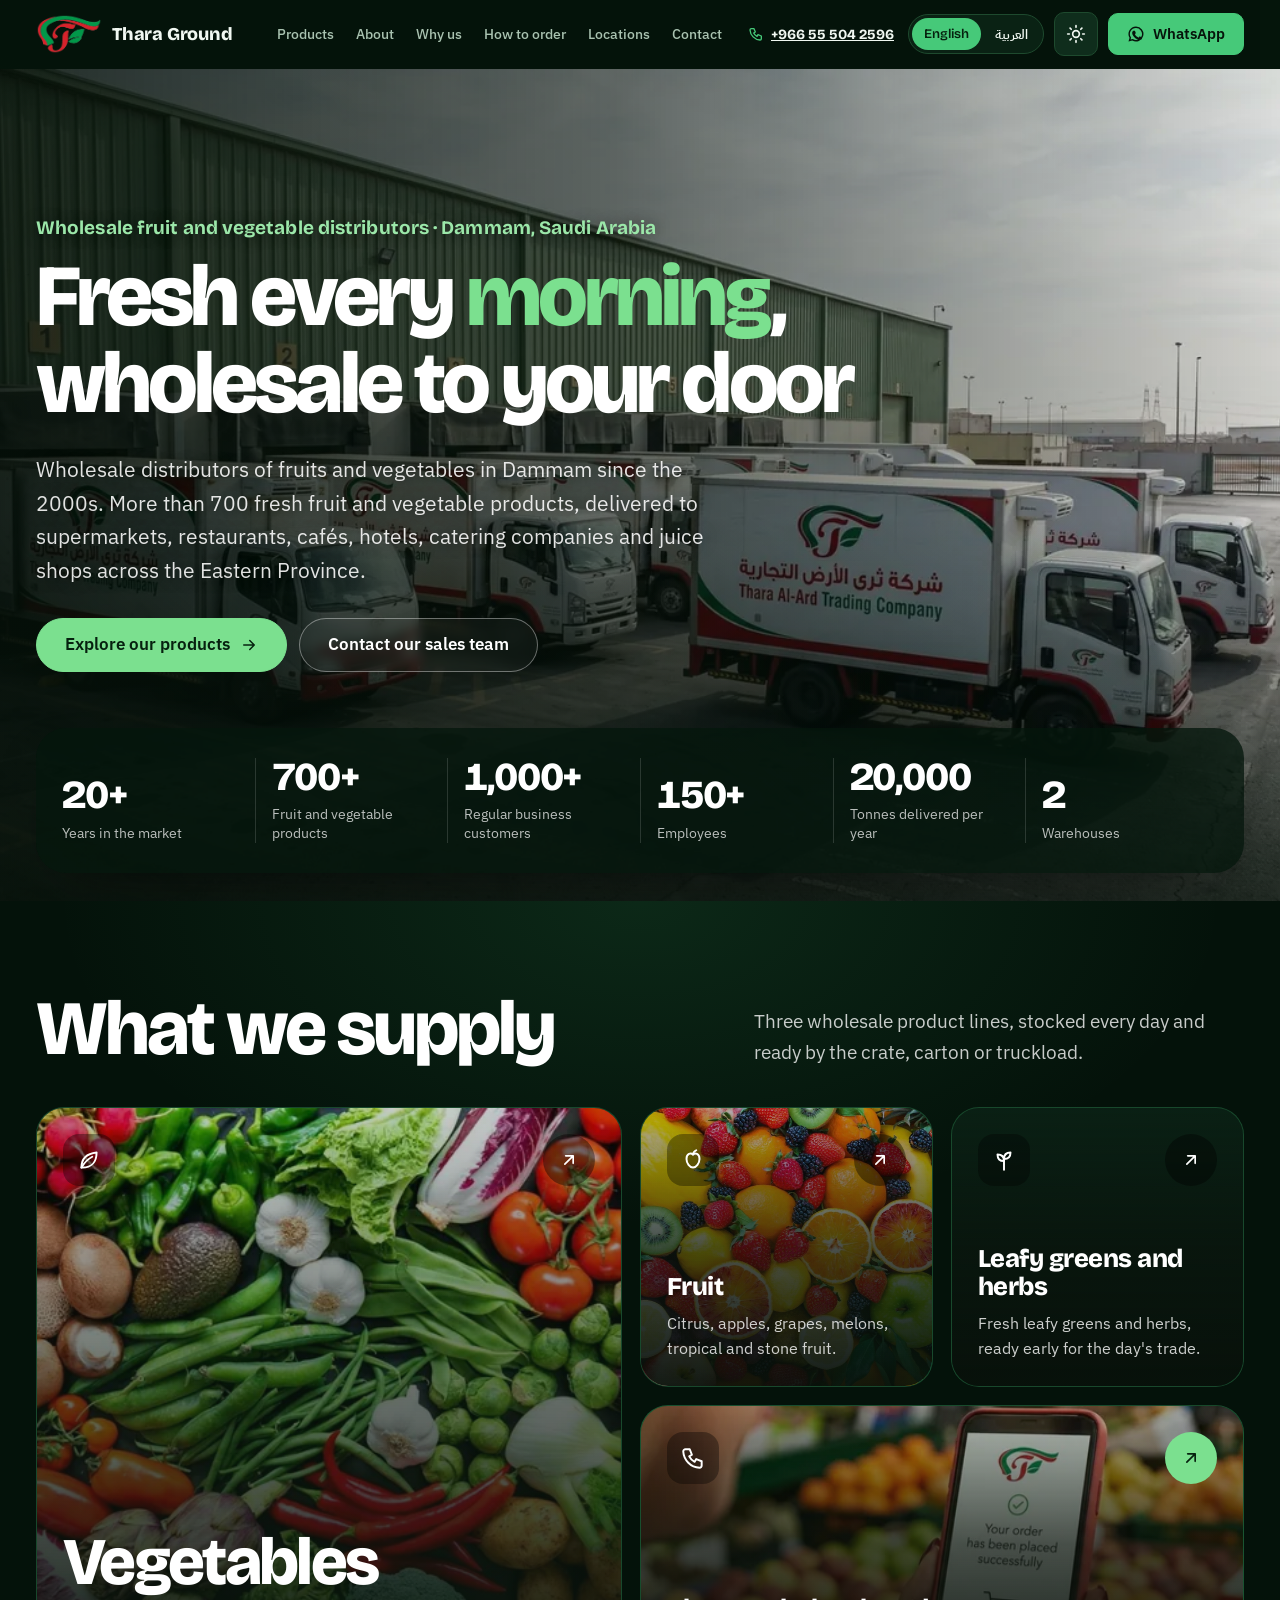
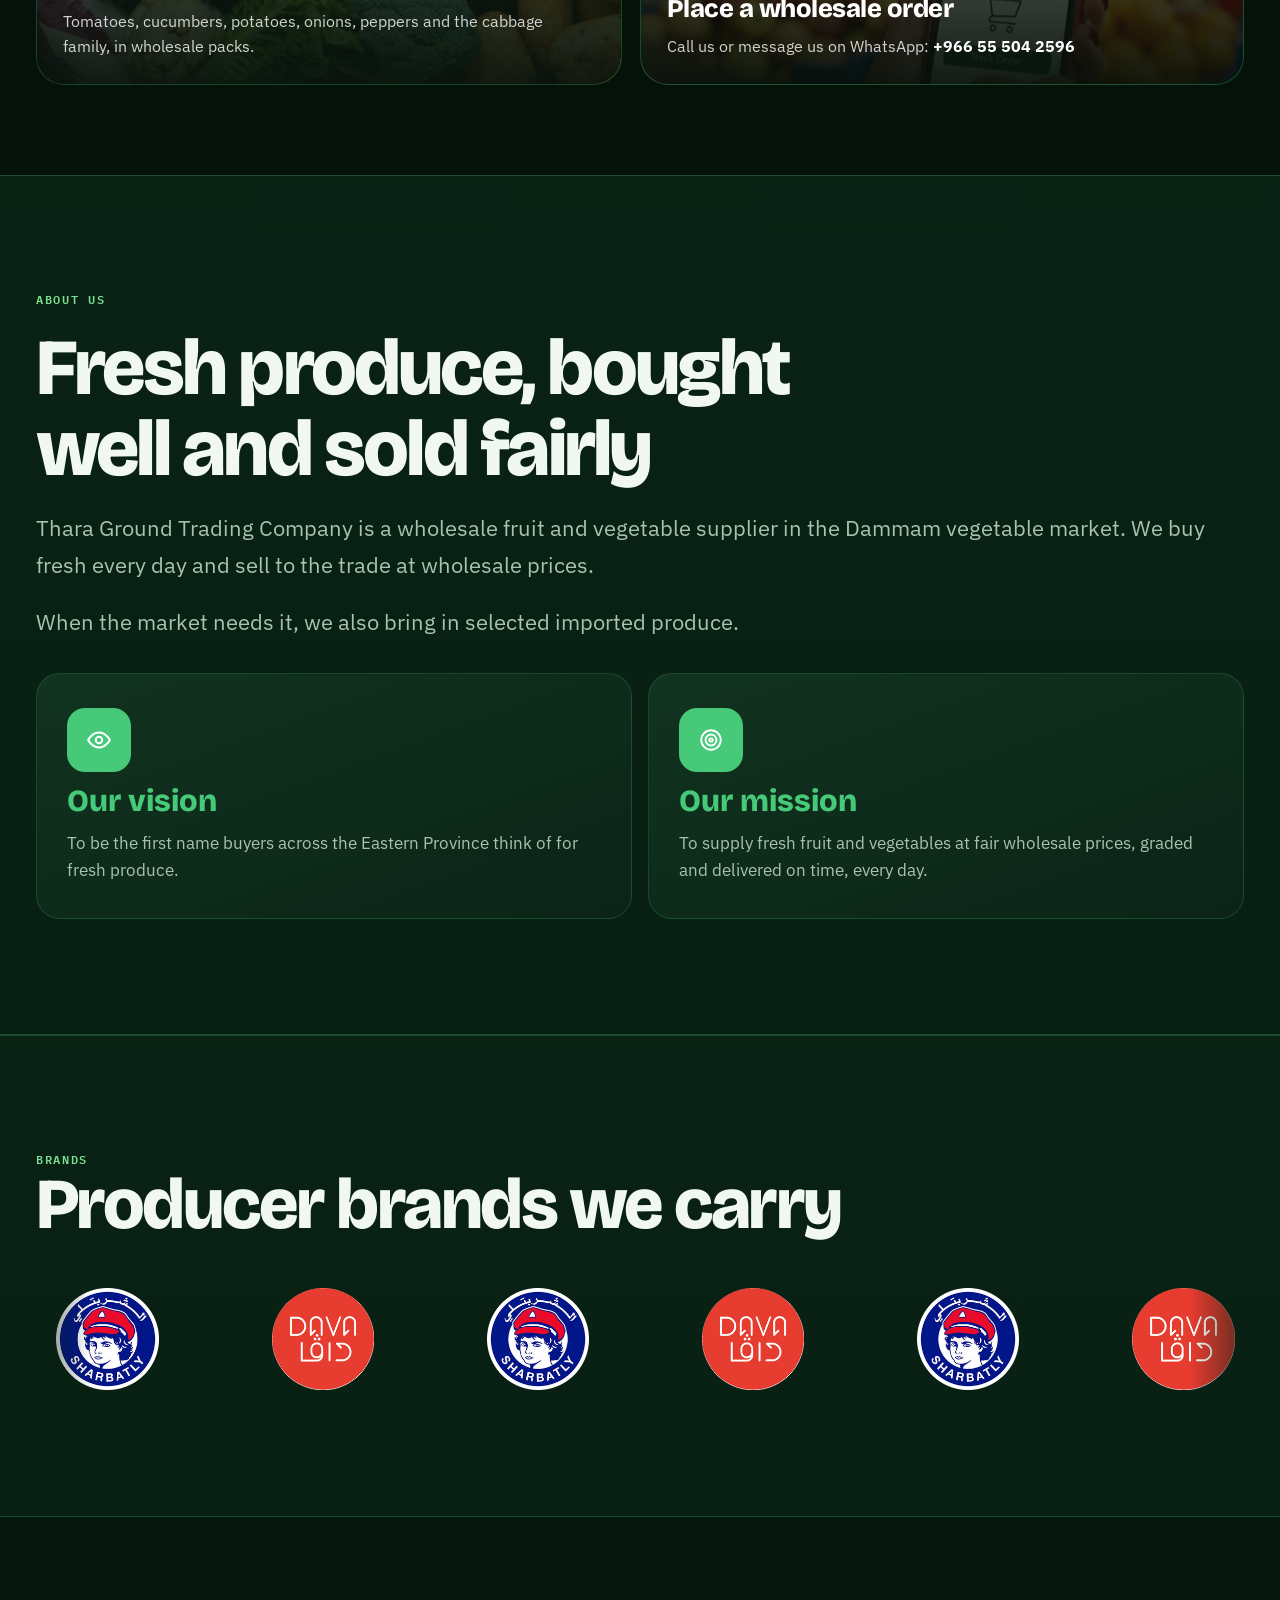
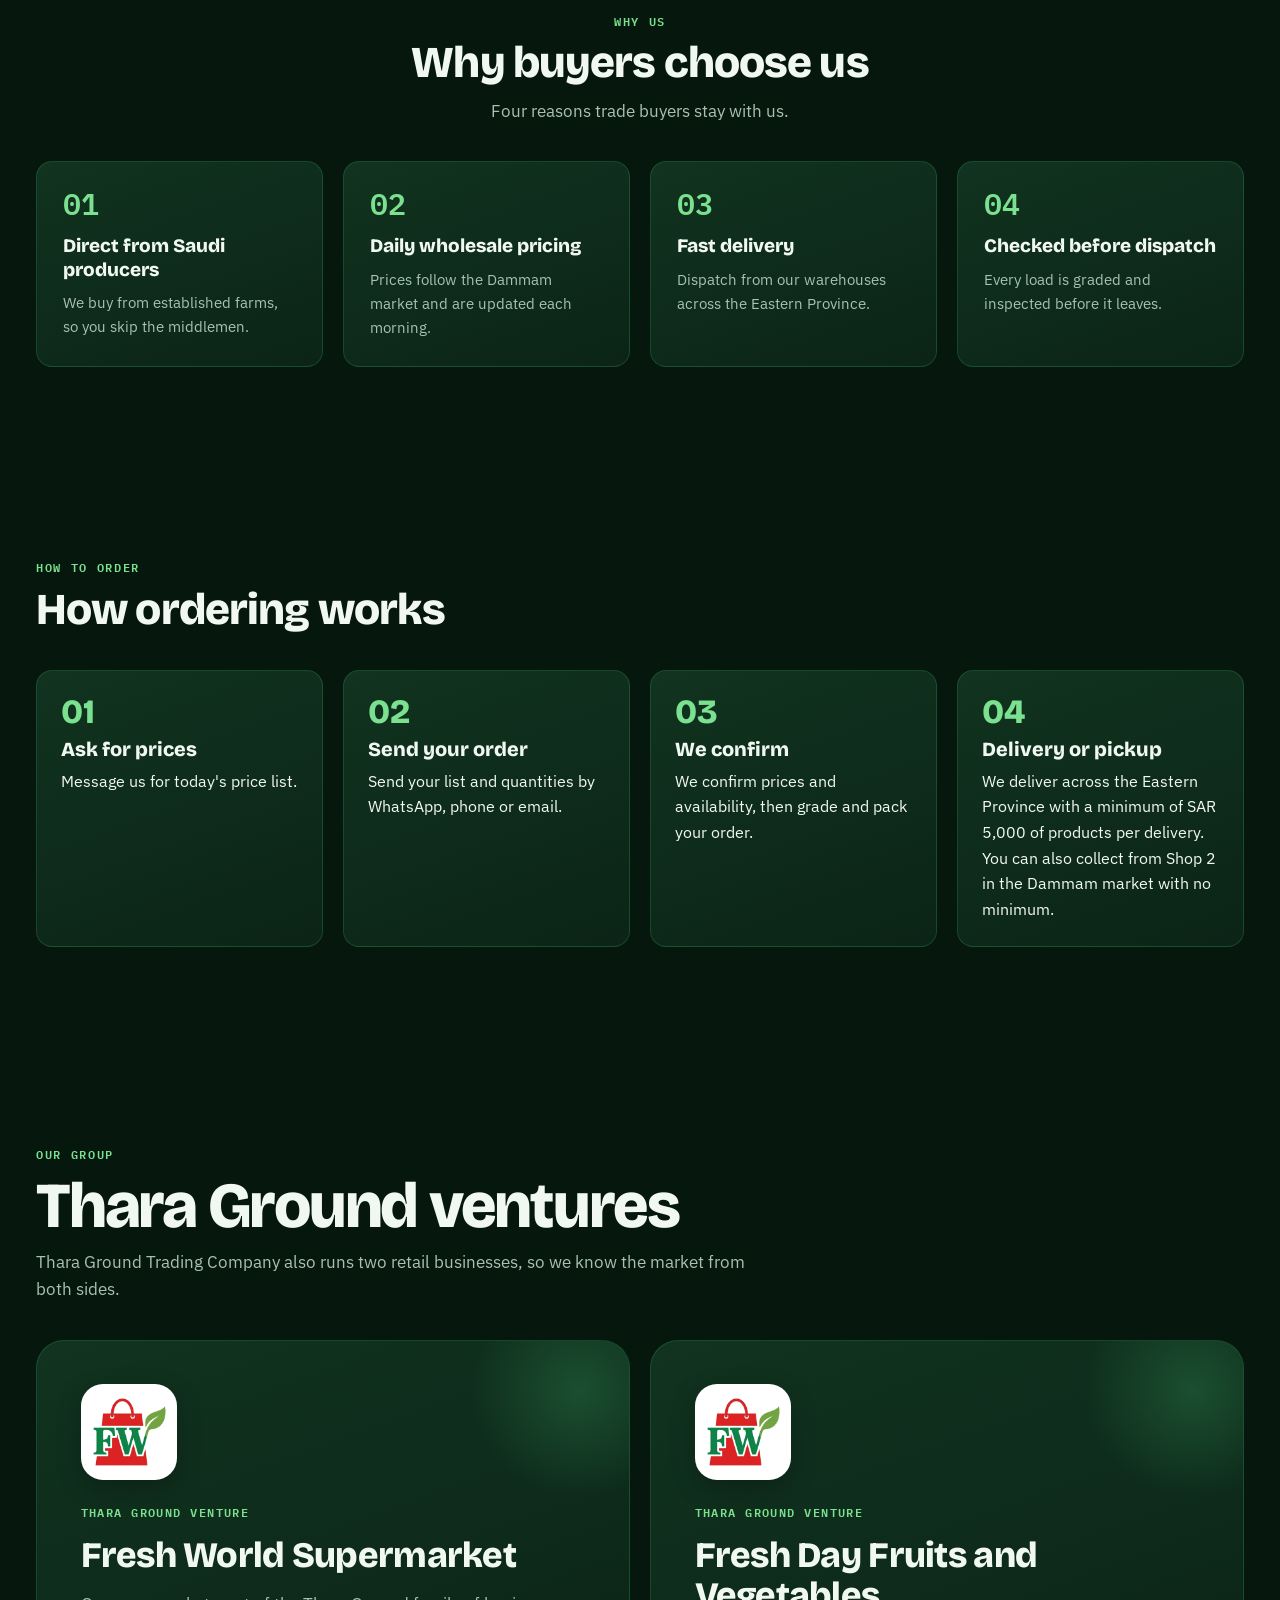
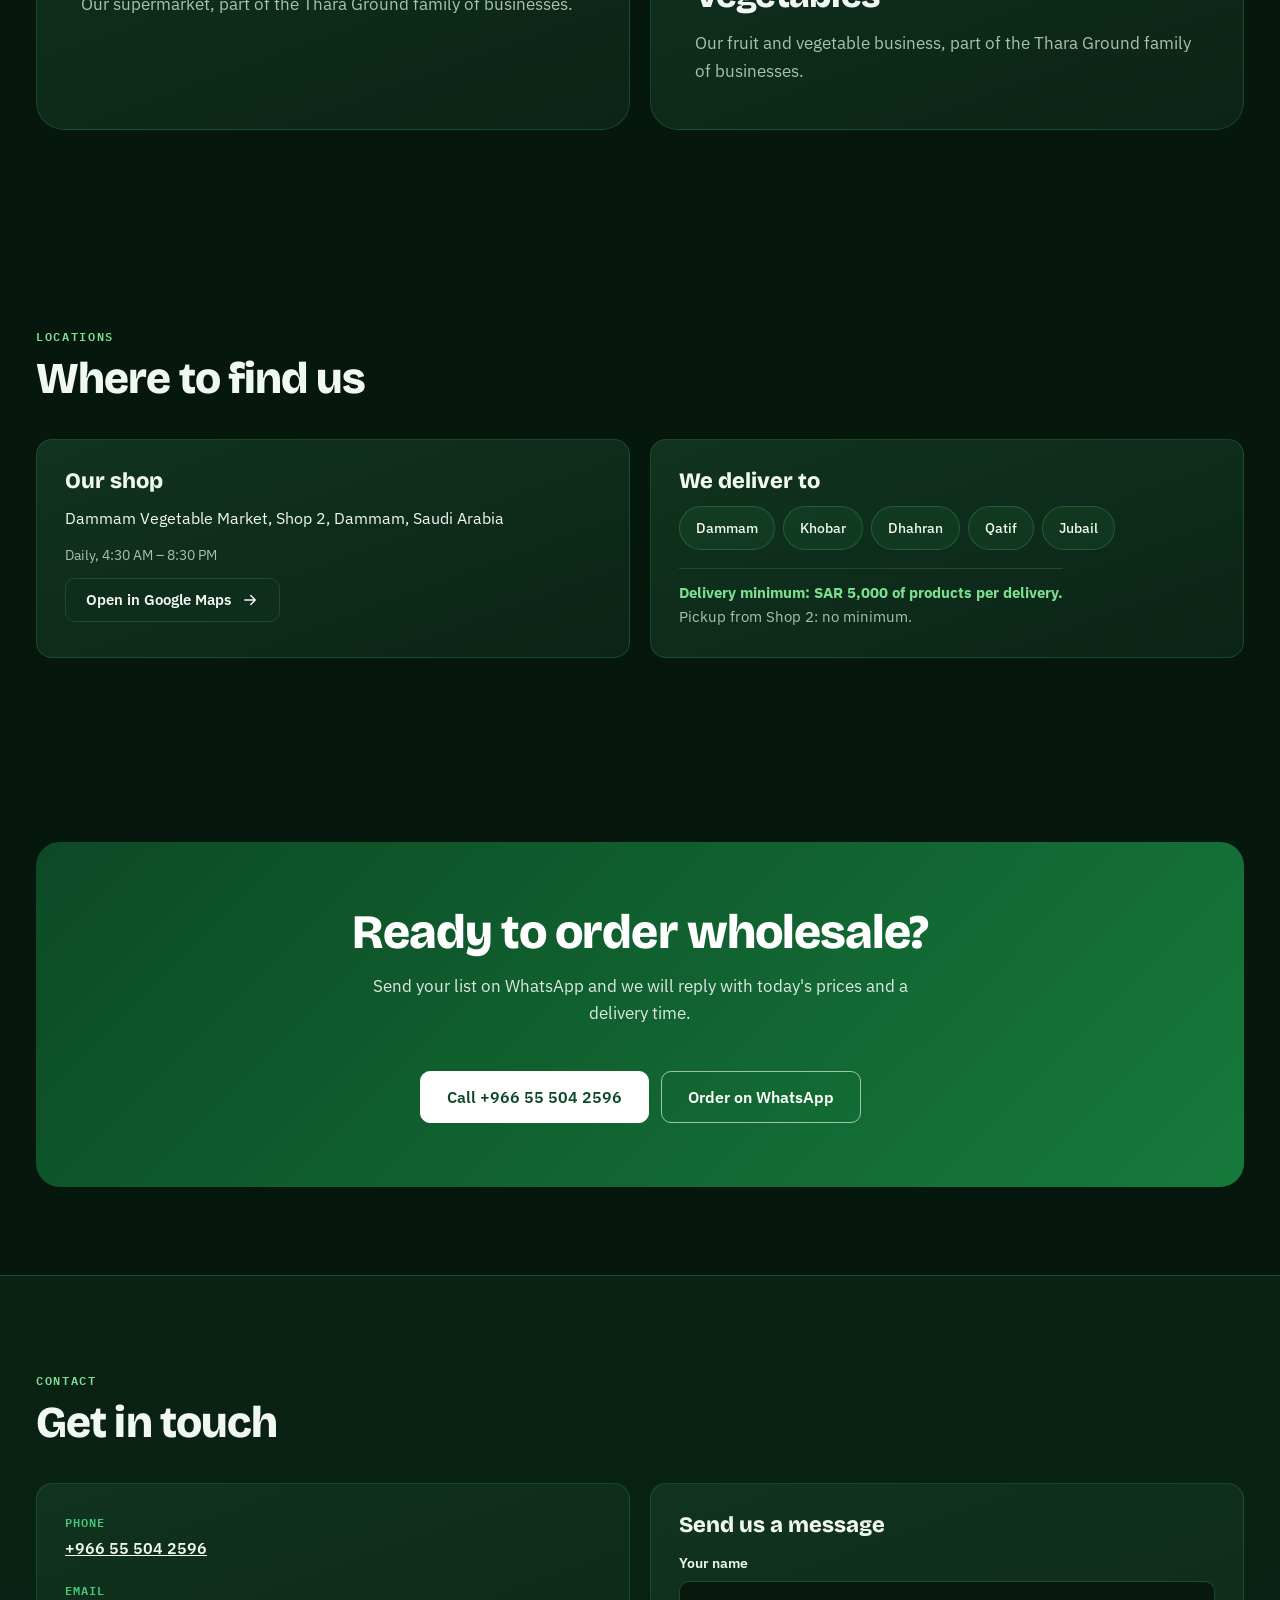
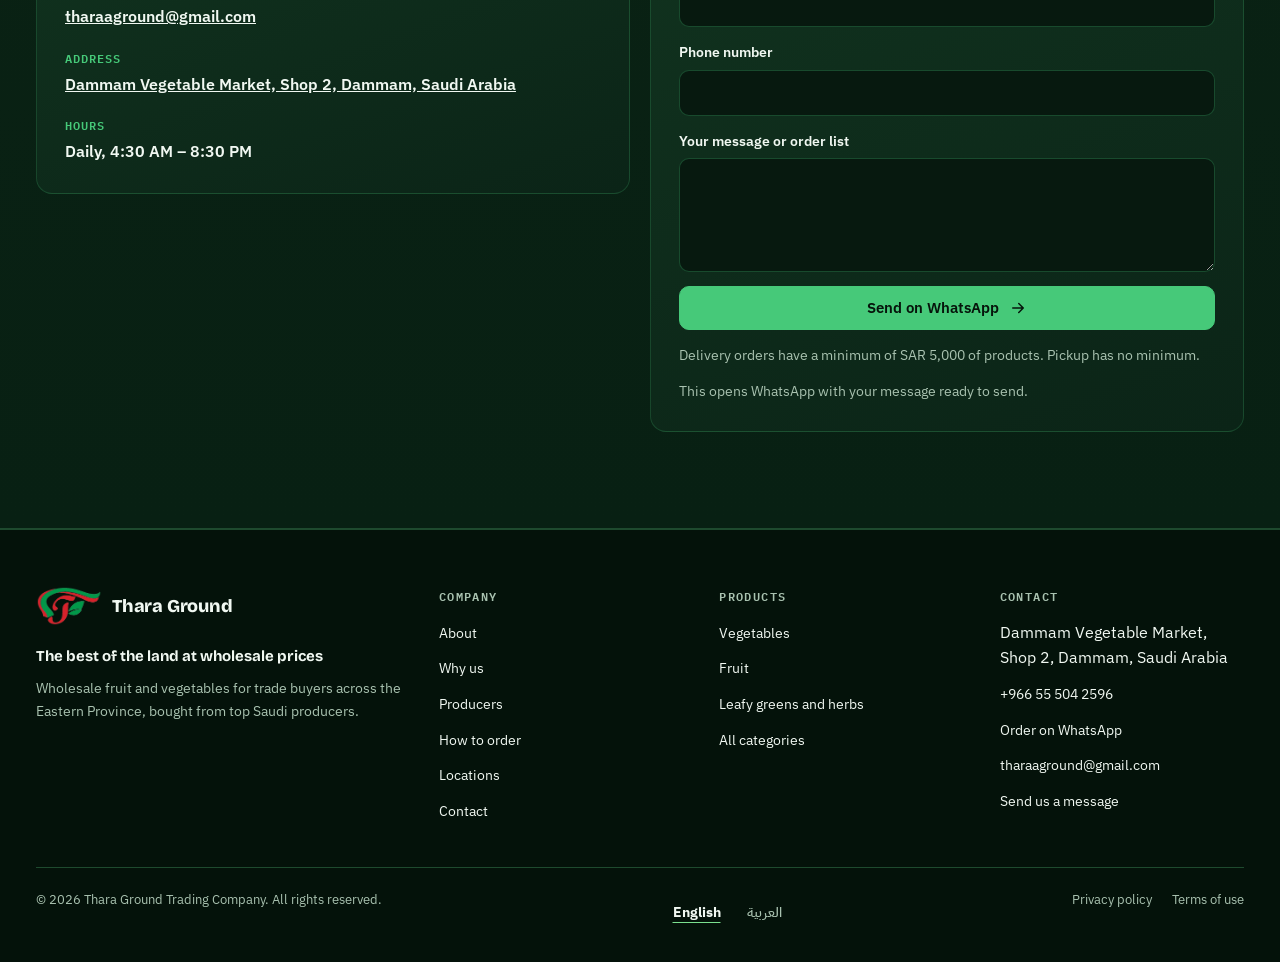
==== commit 707362a5: "Add Contact us page (EN/AR) with phone, WhatsApp, address, hours and form; contact links go to it Co" ====
--- a/index.html
+++ b/index.html
@@ -24,7 +24,7 @@
 <noscript><style>.relang #app{visibility:visible}.js .reveal{opacity:1;transform:none}</style></noscript>
 </head>
 <body data-page="home" data-slug="" data-base="" data-alt="ar/index.html">
-<div id="app"><a class="skip" href="#main">Skip to content</a><header class="site-header" id="siteHeader"><div class="wrap hdr"><a class="logo" href="index.html"><img class="logo-mark" src="assets/img/logo.png" alt="Thara Ground logo" width="66" height="40"><span class="logo-text"><b>Thara Ground</b><small>The best of the land at wholesale prices</small></span></a><nav class="nav" id="nav" aria-label="Main navigation"><div class="nav-dd"><a href="#supply">Products</a><div class="mega" role="group" aria-label="Products"><div class="mega-list"><a href="products/veg.html"><b>Vegetables</b><span>Tomatoes, cucumbers, potatoes, onions, peppers and the cabbage family, in wholesale packs.</span></a><a href="products/fruit.html"><b>Fruit</b><span>Citrus, apples, grapes, melons, tropical and stone fruit.</span></a><a href="products/leafy.html"><b>Leafy greens and herbs</b><span>Fresh leafy greens and herbs, ready early for the day&#39;s trade.</span></a></div><div class="mega-shop"><b>Our shop</b><span>Dammam Vegetable Market, Shop 2, Dammam, Saudi Arabia</span><a href="https://www.google.com/maps/search/?api=1&query=Dammam+Vegetable+Market" target="_blank" rel="noopener">Open in Google Maps</a></div></div></div><a href="#about">About</a><a href="#why">Why us</a><a href="#how">How to order</a><a href="#locations">Locations</a><a href="#contact">Contact</a><div class="nav-extra"><a class="nav-tel" href="tel:+966555042596" dir="ltr"><svg viewBox="0 0 24 24" width="16" height="16" fill="none" stroke="currentColor" stroke-width="2" stroke-linecap="round" stroke-linejoin="round" aria-hidden="true"><path d="M5 4h4l2 5-2.5 1.5a11 11 0 0 0 5 5L15 13l5 2v4a2 2 0 0 1-2 2A16 16 0 0 1 3 6a2 2 0 0 1 2-2z"/></svg>+966 55 504 2596</a><div class="lang-sw" role="group" aria-label="Language"><button type="button" data-lang="en" lang="en" aria-pressed="true">English</button><button type="button" data-lang="ar" lang="ar" aria-pressed="false">العربية</button></div></div><a class="btn primary nav-portal" href="https://wa.me/966555042596?text=Hi%2C%20I%20need%20a%20quotation." target="_blank" rel="noopener">Order on WhatsApp</a></nav><div class="hdr-actions"><a class="hdr-phone" href="tel:+966555042596" dir="ltr"><svg viewBox="0 0 24 24" width="16" height="16" fill="none" stroke="currentColor" stroke-width="2" stroke-linecap="round" stroke-linejoin="round" aria-hidden="true"><path d="M5 4h4l2 5-2.5 1.5a11 11 0 0 0 5 5L15 13l5 2v4a2 2 0 0 1-2 2A16 16 0 0 1 3 6a2 2 0 0 1 2-2z"/></svg>+966 55 504 2596</a><div class="lang-sw" role="group" aria-label="Language"><button type="button" data-lang="en" lang="en" aria-pressed="true">English</button><button type="button" data-lang="ar" lang="ar" aria-pressed="false">العربية</button></div><button type="button" class="icon-btn theme-btn" id="themeBtn" aria-label="Switch between dark and light mode"><svg viewBox="0 0 24 24" width="20" height="20" fill="none" stroke="currentColor" stroke-width="2" stroke-linecap="round" aria-hidden="true"><circle cx="12" cy="12" r="4"/><path d="M12 2v2M12 20v2M4.9 4.9l1.4 1.4M17.7 17.7l1.4 1.4M2 12h2M20 12h2M4.9 19.1l1.4-1.4M17.7 6.3l1.4-1.4"/></svg><svg viewBox="0 0 24 24" width="20" height="20" fill="none" stroke="currentColor" stroke-width="2" stroke-linecap="round" stroke-linejoin="round" aria-hidden="true"><path d="M21 12.8A9 9 0 1 1 11.2 3a7 7 0 0 0 9.8 9.8z"/></svg></button><a class="btn primary hdr-portal" href="https://wa.me/966555042596?text=Hi%2C%20I%20need%20a%20quotation." target="_blank" rel="noopener"><svg viewBox="0 0 24 24" width="18" height="18" fill="currentColor" aria-hidden="true"><path d="M12 2a10 10 0 0 0-8.6 15.1L2 22l5-1.3A10 10 0 1 0 12 2zm0 2a8 8 0 1 1-4.2 14.8l-.4-.2-2.6.7.7-2.5-.3-.4A8 8 0 0 1 12 4zm-3 3.5c-.3 0-.7.1-1 .5-.4.5-1.1 1.2-1.1 2.8s1.2 3.2 1.3 3.4c.2.2 2.3 3.6 5.6 4.9 2.8 1.1 3.3.9 3.9.8.6 0 2-.8 2.2-1.6.3-.8.3-1.5.2-1.6-.1-.2-.3-.3-.7-.5l-2-1c-.3-.1-.5-.2-.7.2l-.9 1.1c-.2.2-.3.2-.7.1-.3-.2-1.4-.5-2.6-1.6-1-.9-1.6-2-1.8-2.3-.2-.3 0-.5.1-.7l.5-.6c.1-.2.2-.3.3-.5.1-.2 0-.4 0-.6l-.9-2.2c-.2-.5-.5-.5-.7-.5z"/></svg>WhatsApp</a><button type="button" class="icon-btn menu-btn" id="menuBtn" aria-expanded="false" aria-controls="nav" aria-label="Open menu"><svg viewBox="0 0 24 24" width="22" height="22" fill="none" stroke="currentColor" stroke-width="2" stroke-linecap="round" aria-hidden="true"><path d="M4 7h16M4 12h16M4 17h16"/></svg><svg viewBox="0 0 24 24" width="22" height="22" fill="none" stroke="currentColor" stroke-width="2" stroke-linecap="round" aria-hidden="true"><path d="M6 6l12 12M18 6L6 18"/></svg></button></div></div></header><main id="main"><section class="hero" id="top" aria-labelledby="heroTitle"><div class="hero-media" aria-hidden="true"><img class="hero-img" src="assets/img/hero.webp" alt="Thara Ground delivery trucks at the Dammam wholesale market" width="1600" height="900" fetchpriority="high" decoding="async"></div><div class="hero-shade" aria-hidden="true"></div><div class="wrap hero-in"><div class="hero-copy" role="tabpanel"><p class="hero-eyebrow">Wholesale fruit and vegetable distributors · Dammam, Saudi Arabia</p><h1 id="heroTitle">Fresh every <em class="accent">morning</em>, wholesale to your door</h1><p class="lead" id="heroSub">Wholesale distributors of fruits and vegetables in Dammam since the 2000s. More than 700 fresh fruit and vegetable products, delivered to supermarkets, restaurants, cafés, hotels, catering companies and juice shops across the Eastern Province.</p><div class="cta"><a class="btn primary lg" href="#supply">Explore our products<svg class="arr" viewBox="0 0 24 24" width="18" height="18" fill="none" stroke="currentColor" stroke-width="2" stroke-linecap="round" stroke-linejoin="round" aria-hidden="true"><path d="M5 12h14M13 6l6 6-6 6"/></svg></a><a class="btn outline lg" href="https://wa.me/966555042596?text=Hi%2C%20I%20need%20a%20quotation." target="_blank" rel="noopener">Contact our sales team</a></div></div><dl class="hero-stats" aria-label="Key numbers"><div class="stat"><dt>Years in the market</dt><dd><span class="count" dir="ltr" data-to="20" data-suffix="+">20+</span></dd></div><div class="stat"><dt>Fruit and vegetable products</dt><dd><span class="count" dir="ltr" data-to="700" data-suffix="+">700+</span></dd></div><div class="stat"><dt>Regular business customers</dt><dd><span class="count" dir="ltr" data-to="1000" data-suffix="+">1,000+</span></dd></div><div class="stat"><dt>Employees</dt><dd><span class="count" dir="ltr" data-to="150" data-suffix="+">150+</span></dd></div><div class="stat"><dt>Tonnes delivered per year</dt><dd><span class="count" dir="ltr" data-to="20000" data-suffix="">20,000</span></dd></div><div class="stat"><dt>Warehouses</dt><dd><span class="count" dir="ltr" data-to="2" data-suffix="">2</span></dd></div></dl></div></section><section class="sec dark" id="supply" aria-labelledby="supplyT"><div class="wrap"><div class="sup-head reveal"><h2 class="title" id="supplyT">What we supply</h2><p>Three wholesale product lines, stocked every day and ready by the crate, carton or truckload.</p></div><div class="bento"><a class="bn bn-veg bn-big reveal" style="--i:0" href="products/veg.html"><span class="bn-bg" aria-hidden="true"><img src="assets/img/vegetables.webp" data-fallback="assets/img/cat/tomatoes.svg" alt="Fresh vegetables wholesale at Thara Ground, Dammam" width="800" height="600" loading="lazy" decoding="async"></span><span class="bn-top"><span class="bn-ic"><svg viewBox="0 0 24 24" width="26" height="26" fill="none" stroke="currentColor" stroke-width="1.8" stroke-linecap="round" stroke-linejoin="round" aria-hidden="true"><path d="M5 19c0-8 5-13 14-14 0 9-5 14-13 14z"/><path d="M5 19c3-5 6-8 10-10"/></svg></span><span class="bn-go"><svg class="ur" viewBox="0 0 24 24" width="20" height="20" fill="none" stroke="currentColor" stroke-width="2" stroke-linecap="round" stroke-linejoin="round" aria-hidden="true"><path d="M7 17L17 7M8 7h9v9"/></svg></span></span><span class="bn-body"><span class="bn-t">Vegetables</span><span class="bn-d">Tomatoes, cucumbers, potatoes, onions, peppers and the cabbage family, in wholesale packs.</span></span></a><a class="bn bn-fruit reveal" style="--i:1" href="products/fruit.html"><span class="bn-bg" aria-hidden="true"><img src="assets/img/fruits.webp" data-fallback="assets/img/cat/citrus.svg" alt="Fresh fruit wholesale at Thara Ground, Dammam" width="800" height="600" loading="lazy" decoding="async"></span><span class="bn-top"><span class="bn-ic"><svg viewBox="0 0 24 24" width="26" height="26" fill="none" stroke="currentColor" stroke-width="1.8" stroke-linecap="round" stroke-linejoin="round" aria-hidden="true"><path d="M12 7c-2-2-6-1-6 4 0 4 3 8 6 8s6-4 6-8c0-5-4-6-6-4z"/><path d="M12 7c0-2 1-3 3-4"/></svg></span><span class="bn-go"><svg class="ur" viewBox="0 0 24 24" width="20" height="20" fill="none" stroke="currentColor" stroke-width="2" stroke-linecap="round" stroke-linejoin="round" aria-hidden="true"><path d="M7 17L17 7M8 7h9v9"/></svg></span></span><span class="bn-body"><span class="bn-t">Fruit</span><span class="bn-d">Citrus, apples, grapes, melons, tropical and stone fruit.</span></span></a><a class="bn bn-leafy reveal" style="--i:2" href="products/leafy.html"><span class="bn-bg" aria-hidden="true"><img src="assets/img/leafy.webp" data-fallback="assets/img/cat/leafy-herbs.svg" alt="Fresh leafy greens and herbs at Thara Ground, Dammam" width="800" height="600" loading="lazy" decoding="async"></span><span class="bn-top"><span class="bn-ic"><svg viewBox="0 0 24 24" width="26" height="26" fill="none" stroke="currentColor" stroke-width="1.8" stroke-linecap="round" stroke-linejoin="round" aria-hidden="true"><path d="M12 21V9"/><path d="M12 13c-4 0-6-2-6-6 4 0 6 2 6 6z"/><path d="M12 11c0-4 2-6 6-6 0 4-2 6-6 6z"/></svg></span><span class="bn-go"><svg class="ur" viewBox="0 0 24 24" width="20" height="20" fill="none" stroke="currentColor" stroke-width="2" stroke-linecap="round" stroke-linejoin="round" aria-hidden="true"><path d="M7 17L17 7M8 7h9v9"/></svg></span></span><span class="bn-body"><span class="bn-t">Leafy greens and herbs</span><span class="bn-d">Fresh leafy greens and herbs, ready early for the day&#39;s trade.</span></span></a><a class="bn bn-order reveal" style="--i:4" href="tel:+966555042596"><span class="bn-bg" aria-hidden="true"><img src="assets/img/order.webp" alt="Ordering fresh fruit and vegetables by phone from Thara Ground" width="800" height="446" loading="lazy" decoding="async"></span><span class="bn-top"><span class="bn-ic"><svg viewBox="0 0 24 24" width="26" height="26" fill="none" stroke="currentColor" stroke-width="1.8" stroke-linecap="round" stroke-linejoin="round" aria-hidden="true"><path d="M5 4h4l2 5-2.5 1.5a11 11 0 0 0 5 5L15 13l5 2v4a2 2 0 0 1-2 2A16 16 0 0 1 3 6a2 2 0 0 1 2-2z"/></svg></span><span class="bn-go acc"><svg class="ur" viewBox="0 0 24 24" width="20" height="20" fill="none" stroke="currentColor" stroke-width="2" stroke-linecap="round" stroke-linejoin="round" aria-hidden="true"><path d="M7 17L17 7M8 7h9v9"/></svg></span></span><span class="bn-body"><span class="bn-t">Place a wholesale order</span><span class="bn-d">Call us or message us on WhatsApp: <b dir="ltr">+966 55 504 2596</b></span></span></a></div></div></section><section class="sec alt" id="about" aria-labelledby="aboutT"><div class="wrap about-grid about-solo"><div class="about-text reveal"><p class="eyebrow">About us</p><h2 class="title" id="aboutT">Fresh produce, bought well and sold fairly</h2><p>Thara Ground Trading Company is a wholesale fruit and vegetable supplier in the Dammam vegetable market. We buy fresh every day and sell to the trade at wholesale prices.</p><p>When the market needs it, we also bring in selected imported produce.</p><div class="vm"><div class="card vm-card"><span class="vm-ic" aria-hidden="true"><svg viewBox="0 0 24 24" width="26" height="26" fill="none" stroke="currentColor" stroke-width="1.8" stroke-linecap="round" stroke-linejoin="round"><path d="M2 12s3.6-7 10-7 10 7 10 7-3.6 7-10 7S2 12 2 12z"/><circle cx="12" cy="12" r="3"/></svg></span><h3>Our vision</h3><p>To be the first name buyers across the Eastern Province think of for fresh produce.</p></div><div class="card vm-card"><span class="vm-ic" aria-hidden="true"><svg viewBox="0 0 24 24" width="26" height="26" fill="none" stroke="currentColor" stroke-width="1.8" stroke-linecap="round" stroke-linejoin="round"><circle cx="12" cy="12" r="9"/><circle cx="12" cy="12" r="5"/><circle cx="12" cy="12" r="1.5"/></svg></span><h3>Our mission</h3><p>To supply fresh fruit and vegetables at fair wholesale prices, graded and delivered on time, every day.</p></div></div></div></div></section><section class="sec alt" id="brands" aria-labelledby="brandsT"><div class="wrap"><div class="sec-head row reveal"><div><p class="eyebrow">Brands</p><h2 class="title" id="brandsT">Producer brands we carry</h2></div></div></div><div class="mq-wrap"><div class="marquee " dir="ltr"><div class="marquee-track"><ul role="list" aria-label="Producer brands we carry"><li><img class="logo-img" src="assets/img/sharbatly.png" alt="Sharbatly Fruit" loading="lazy" height="40"></li><li><img class="logo-img" src="assets/img/dawa.png" alt="Dawa Agriculture" loading="lazy" height="40"></li><li><img class="logo-img" src="assets/img/sharbatly.png" alt="Sharbatly Fruit" loading="lazy" height="40"></li><li><img class="logo-img" src="assets/img/dawa.png" alt="Dawa Agriculture" loading="lazy" height="40"></li><li><img class="logo-img" src="assets/img/sharbatly.png" alt="Sharbatly Fruit" loading="lazy" height="40"></li><li><img class="logo-img" src="assets/img/dawa.png" alt="Dawa Agriculture" loading="lazy" height="40"></li><li><img class="logo-img" src="assets/img/sharbatly.png" alt="Sharbatly Fruit" loading="lazy" height="40"></li><li><img class="logo-img" src="assets/img/dawa.png" alt="Dawa Agriculture" loading="lazy" height="40"></li></ul><ul aria-hidden="true"><li><img class="logo-img" src="assets/img/sharbatly.png" alt="Sharbatly Fruit" loading="lazy" height="40"></li><li><img class="logo-img" src="assets/img/dawa.png" alt="Dawa Agriculture" loading="lazy" height="40"></li><li><img class="logo-img" src="assets/img/sharbatly.png" alt="Sharbatly Fruit" loading="lazy" height="40"></li><li><img class="logo-img" src="assets/img/dawa.png" alt="Dawa Agriculture" loading="lazy" height="40"></li><li><img class="logo-img" src="assets/img/sharbatly.png" alt="Sharbatly Fruit" loading="lazy" height="40"></li><li><img class="logo-img" src="assets/img/dawa.png" alt="Dawa Agriculture" loading="lazy" height="40"></li><li><img class="logo-img" src="assets/img/sharbatly.png" alt="Sharbatly Fruit" loading="lazy" height="40"></li><li><img class="logo-img" src="assets/img/dawa.png" alt="Dawa Agriculture" loading="lazy" height="40"></li></ul></div></div></div></section><section class="sec" id="why" aria-labelledby="whyT"><div class="wrap"><div class="sec-head reveal center"><p class="eyebrow">Why us</p><h2 class="title" id="whyT">Why buyers choose us</h2><p class="sub">Four reasons trade buyers stay with us.</p></div><div class="grid-4"><article class="card info-card reveal" style="--i:0"><span class="why-n">01</span><h3>Direct from Saudi producers</h3><p>We buy from established farms, so you skip the middlemen.</p></article><article class="card info-card reveal" style="--i:1"><span class="why-n">02</span><h3>Daily wholesale pricing</h3><p>Prices follow the Dammam market and are updated each morning.</p></article><article class="card info-card reveal" style="--i:2"><span class="why-n">03</span><h3>Fast delivery</h3><p>Dispatch from our warehouses across the Eastern Province.</p></article><article class="card info-card reveal" style="--i:3"><span class="why-n">04</span><h3>Checked before dispatch</h3><p>Every load is graded and inspected before it leaves.</p></article></div></div></section><section class="sec" id="how" aria-labelledby="howT"><div class="wrap"><div class="sec-head reveal"><p class="eyebrow">How to order</p><h2 class="title" id="howT">How ordering works</h2></div><ol class="steps" role="list"><li class="step card reveal" style="--i:0"><span class="step-n">01</span><h3>Ask for prices</h3><p>Message us for today&#39;s price list.</p></li><li class="step card reveal" style="--i:1"><span class="step-n">02</span><h3>Send your order</h3><p>Send your list and quantities by WhatsApp, phone or email.</p></li><li class="step card reveal" style="--i:2"><span class="step-n">03</span><h3>We confirm</h3><p>We confirm prices and availability, then grade and pack your order.</p></li><li class="step card reveal" style="--i:3"><span class="step-n">04</span><h3>Delivery or pickup</h3><p>We deliver across the Eastern Province with a minimum of SAR 5,000 of products per delivery. You can also collect from Shop 2 in the Dammam market with no minimum.</p></li></ol></div></section><section class="sec" id="ventures" aria-labelledby="grpT"><div class="wrap"><div class="sec-head reveal"><p class="eyebrow">Our group</p><h2 class="title" id="grpT">Thara Ground ventures</h2><p class="sub">Thara Ground Trading Company also runs two retail businesses, so we know the market from both sides.</p></div><div class="grid-2 vent-grid"><article class="card vent-card reveal" style="--i:0"><span class="vent-logo"><img src="assets/img/freshday.png" alt="Fresh Day Fruits and Vegetables logo" width="417" height="398" loading="lazy" decoding="async"></span><p class="vent-tag">Thara Ground venture</p><h3>Fresh World Supermarket</h3><p>Our supermarket, part of the Thara Ground family of businesses.</p></article><article class="card vent-card reveal" style="--i:1"><span class="vent-logo"><img src="assets/img/freshday.png" alt="Fresh Day Fruits and Vegetables logo" width="417" height="398" loading="lazy" decoding="async"></span><p class="vent-tag">Thara Ground venture</p><h3>Fresh Day Fruits and Vegetables</h3><p>Our fruit and vegetable business, part of the Thara Ground family of businesses.</p></article></div></div></section><section class="sec" id="locations" aria-labelledby="locT"><div class="wrap"><div class="sec-head reveal"><p class="eyebrow">Locations</p><h2 class="title" id="locT">Where to find us</h2></div><div class="grid-2"><article class="card loc-card reveal"><h3>Our shop</h3><p>Dammam Vegetable Market, Shop 2, Dammam, Saudi Arabia</p><p class="muted">Daily, 4:30 AM – 8:30 PM</p><a class="btn" href="https://www.google.com/maps/search/?api=1&query=Dammam+Vegetable+Market" target="_blank" rel="noopener">Open in Google Maps<svg class="arr" viewBox="0 0 24 24" width="18" height="18" fill="none" stroke="currentColor" stroke-width="2" stroke-linecap="round" stroke-linejoin="round" aria-hidden="true"><path d="M5 12h14M13 6l6 6-6 6"/></svg></a></article><article class="card loc-card reveal" style="--i:1"><h3>We deliver to</h3><ul class="chips" role="list"><li class="chip">Dammam</li><li class="chip">Khobar</li><li class="chip">Dhahran</li><li class="chip">Qatif</li><li class="chip">Jubail</li></ul><p class="order-min"><strong>Delivery minimum: SAR 5,000 of products per delivery.</strong><br>Pickup from Shop 2: no minimum.</p></article></div></div></section><section class="cta-band" id="order" aria-labelledby="ctaT"><div class="wrap"><div class="cta-in reveal"><h2 id="ctaT">Ready to order wholesale?</h2><p>Send your list on WhatsApp and we will reply with today&#39;s prices and a delivery time.</p><div class="cta"><a class="btn light lg" href="tel:+966555042596" dir="ltr">Call +966 55 504 2596</a><a class="btn ghost-light lg" href="https://wa.me/966555042596?text=Hi%2C%20I%20need%20a%20quotation." target="_blank" rel="noopener">Order on WhatsApp</a></div></div></div></section><section class="sec alt" id="contact" aria-labelledby="contactT"><div class="wrap"><div class="sec-head reveal"><p class="eyebrow">Contact</p><h2 class="title" id="contactT">Get in touch</h2></div><div class="grid-2 contact-grid"><dl class="contact-list card reveal"><div><dt>Phone</dt><dd><a href="tel:+966555042596" dir="ltr">+966 55 504 2596</a></dd></div><div><dt>Email</dt><dd><a href="mailto:tharaaground@gmail.com">tharaaground@gmail.com</a></dd></div></dl><form class="card contact-form reveal" id="contactForm" name="contact" method="POST" data-netlify="true" style="--i:1"><input type="hidden" name="form-name" value="contact"><h3>Send us a message</h3><label>Your name<input name="name" autocomplete="name" required></label><label>Phone number<input name="phone" type="tel" autocomplete="tel" dir="ltr"></label><label>Your message or order list<textarea name="msg" rows="4" required></textarea></label><button class="btn primary" type="submit">Send on WhatsApp<svg class="arr" viewBox="0 0 24 24" width="18" height="18" fill="none" stroke="currentColor" stroke-width="2" stroke-linecap="round" stroke-linejoin="round" aria-hidden="true"><path d="M5 12h14M13 6l6 6-6 6"/></svg></button><p class="muted">Delivery orders have a minimum of SAR 5,000 of products. Pickup has no minimum.</p><p class="muted">This opens WhatsApp with your message ready to send.</p><p class="form-status" id="formStatus" role="status" aria-live="polite"></p></form></div></div></section></main><footer class="site-footer"><div class="wrap"><div class="foot-grid"><div class="foot-brand"><a class="logo" href="index.html"><img class="logo-mark" src="assets/img/logo.png" alt="Thara Ground logo" width="66" height="40" loading="lazy"><span class="logo-text"><b>Thara Ground</b></span></a><p class="foot-tag">The best of the land at wholesale prices</p><p>Wholesale fruit and vegetables for trade buyers across the Eastern Province, bought from top Saudi producers.</p></div><div><h2 class="foot-h">Company</h2><ul><li><a href="#about">About</a></li><li><a href="#why">Why us</a></li><li><a href="#brands">Producers</a></li><li><a href="#how">How to order</a></li><li><a href="#locations">Locations</a></li><li><a href="#contact">Contact</a></li></ul></div><div><h2 class="foot-h">Products</h2><ul><li><a href="products/veg.html">Vegetables</a></li><li><a href="products/fruit.html">Fruit</a></li><li><a href="products/leafy.html">Leafy greens and herbs</a></li><li><a href="#supply">All categories</a></li></ul></div><div><h2 class="foot-h">Contact</h2><ul class="foot-contact"><li>Dammam Vegetable Market, Shop 2, Dammam, Saudi Arabia</li><li><a href="tel:+966555042596" dir="ltr">+966 55 504 2596</a></li><li><a href="https://wa.me/966555042596?text=Hi%2C%20I%20need%20a%20quotation." target="_blank" rel="noopener">Order on WhatsApp</a></li><li><a href="mailto:tharaaground@gmail.com">tharaaground@gmail.com</a></li><li><a href="#contact">Send us a message</a></li></ul></div></div><div class="foot-bottom"><p>© 2026 Thara Ground Trading Company. All rights reserved.</p><div class="foot-lang" role="group" aria-label="Language"><button type="button" data-lang="en" lang="en" aria-pressed="true">English</button><button type="button" data-lang="ar" lang="ar" aria-pressed="false">العربية</button></div><p class="foot-legal"><a href="privacy.html">Privacy policy</a><a href="terms.html">Terms of use</a></p></div></div></footer></div>
+<div id="app"><a class="skip" href="#main">Skip to content</a><header class="site-header" id="siteHeader"><div class="wrap hdr"><a class="logo" href="index.html"><img class="logo-mark" src="assets/img/logo.png" alt="Thara Ground logo" width="66" height="40"><span class="logo-text"><b>Thara Ground</b><small>The best of the land at wholesale prices</small></span></a><nav class="nav" id="nav" aria-label="Main navigation"><div class="nav-dd"><a href="#supply">Products</a><div class="mega" role="group" aria-label="Products"><div class="mega-list"><a href="products/veg.html"><b>Vegetables</b><span>Tomatoes, cucumbers, potatoes, onions, peppers and the cabbage family, in wholesale packs.</span></a><a href="products/fruit.html"><b>Fruit</b><span>Citrus, apples, grapes, melons, tropical and stone fruit.</span></a><a href="products/leafy.html"><b>Leafy greens and herbs</b><span>Fresh leafy greens and herbs, ready early for the day&#39;s trade.</span></a></div><div class="mega-shop"><b>Our shop</b><span>Dammam Vegetable Market, Shop 2, Dammam, Saudi Arabia</span><a href="https://www.google.com/maps/search/?api=1&query=Dammam+Vegetable+Market" target="_blank" rel="noopener">Open in Google Maps</a></div></div></div><a href="#about">About</a><a href="#why">Why us</a><a href="#how">How to order</a><a href="#locations">Locations</a><a href="contact.html">Contact</a><div class="nav-extra"><a class="nav-tel" href="tel:+966555042596" dir="ltr"><svg viewBox="0 0 24 24" width="16" height="16" fill="none" stroke="currentColor" stroke-width="2" stroke-linecap="round" stroke-linejoin="round" aria-hidden="true"><path d="M5 4h4l2 5-2.5 1.5a11 11 0 0 0 5 5L15 13l5 2v4a2 2 0 0 1-2 2A16 16 0 0 1 3 6a2 2 0 0 1 2-2z"/></svg>+966 55 504 2596</a><div class="lang-sw" role="group" aria-label="Language"><button type="button" data-lang="en" lang="en" aria-pressed="true">English</button><button type="button" data-lang="ar" lang="ar" aria-pressed="false">العربية</button></div></div><a class="btn primary nav-portal" href="https://wa.me/966555042596?text=Hi%2C%20I%20need%20a%20quotation." target="_blank" rel="noopener">Order on WhatsApp</a></nav><div class="hdr-actions"><a class="hdr-phone" href="tel:+966555042596" dir="ltr"><svg viewBox="0 0 24 24" width="16" height="16" fill="none" stroke="currentColor" stroke-width="2" stroke-linecap="round" stroke-linejoin="round" aria-hidden="true"><path d="M5 4h4l2 5-2.5 1.5a11 11 0 0 0 5 5L15 13l5 2v4a2 2 0 0 1-2 2A16 16 0 0 1 3 6a2 2 0 0 1 2-2z"/></svg>+966 55 504 2596</a><div class="lang-sw" role="group" aria-label="Language"><button type="button" data-lang="en" lang="en" aria-pressed="true">English</button><button type="button" data-lang="ar" lang="ar" aria-pressed="false">العربية</button></div><button type="button" class="icon-btn theme-btn" id="themeBtn" aria-label="Switch between dark and light mode"><svg viewBox="0 0 24 24" width="20" height="20" fill="none" stroke="currentColor" stroke-width="2" stroke-linecap="round" aria-hidden="true"><circle cx="12" cy="12" r="4"/><path d="M12 2v2M12 20v2M4.9 4.9l1.4 1.4M17.7 17.7l1.4 1.4M2 12h2M20 12h2M4.9 19.1l1.4-1.4M17.7 6.3l1.4-1.4"/></svg><svg viewBox="0 0 24 24" width="20" height="20" fill="none" stroke="currentColor" stroke-width="2" stroke-linecap="round" stroke-linejoin="round" aria-hidden="true"><path d="M21 12.8A9 9 0 1 1 11.2 3a7 7 0 0 0 9.8 9.8z"/></svg></button><a class="btn primary hdr-portal" href="https://wa.me/966555042596?text=Hi%2C%20I%20need%20a%20quotation." target="_blank" rel="noopener"><svg viewBox="0 0 24 24" width="18" height="18" fill="currentColor" aria-hidden="true"><path d="M12 2a10 10 0 0 0-8.6 15.1L2 22l5-1.3A10 10 0 1 0 12 2zm0 2a8 8 0 1 1-4.2 14.8l-.4-.2-2.6.7.7-2.5-.3-.4A8 8 0 0 1 12 4zm-3 3.5c-.3 0-.7.1-1 .5-.4.5-1.1 1.2-1.1 2.8s1.2 3.2 1.3 3.4c.2.2 2.3 3.6 5.6 4.9 2.8 1.1 3.3.9 3.9.8.6 0 2-.8 2.2-1.6.3-.8.3-1.5.2-1.6-.1-.2-.3-.3-.7-.5l-2-1c-.3-.1-.5-.2-.7.2l-.9 1.1c-.2.2-.3.2-.7.1-.3-.2-1.4-.5-2.6-1.6-1-.9-1.6-2-1.8-2.3-.2-.3 0-.5.1-.7l.5-.6c.1-.2.2-.3.3-.5.1-.2 0-.4 0-.6l-.9-2.2c-.2-.5-.5-.5-.7-.5z"/></svg>WhatsApp</a><button type="button" class="icon-btn menu-btn" id="menuBtn" aria-expanded="false" aria-controls="nav" aria-label="Open menu"><svg viewBox="0 0 24 24" width="22" height="22" fill="none" stroke="currentColor" stroke-width="2" stroke-linecap="round" aria-hidden="true"><path d="M4 7h16M4 12h16M4 17h16"/></svg><svg viewBox="0 0 24 24" width="22" height="22" fill="none" stroke="currentColor" stroke-width="2" stroke-linecap="round" aria-hidden="true"><path d="M6 6l12 12M18 6L6 18"/></svg></button></div></div></header><main id="main"><section class="hero" id="top" aria-labelledby="heroTitle"><div class="hero-media" aria-hidden="true"><img class="hero-img" src="assets/img/hero.webp" alt="Thara Ground delivery trucks at the Dammam wholesale market" width="1600" height="900" fetchpriority="high" decoding="async"></div><div class="hero-shade" aria-hidden="true"></div><div class="wrap hero-in"><div class="hero-copy" role="tabpanel"><p class="hero-eyebrow">Wholesale fruit and vegetable distributors · Dammam, Saudi Arabia</p><h1 id="heroTitle">Fresh every <em class="accent">morning</em>, wholesale to your door</h1><p class="lead" id="heroSub">Wholesale distributors of fruits and vegetables in Dammam since the 2000s. More than 700 fresh fruit and vegetable products, delivered to supermarkets, restaurants, cafés, hotels, catering companies and juice shops across the Eastern Province.</p><div class="cta"><a class="btn primary lg" href="#supply">Explore our products<svg class="arr" viewBox="0 0 24 24" width="18" height="18" fill="none" stroke="currentColor" stroke-width="2" stroke-linecap="round" stroke-linejoin="round" aria-hidden="true"><path d="M5 12h14M13 6l6 6-6 6"/></svg></a><a class="btn outline lg" href="https://wa.me/966555042596?text=Hi%2C%20I%20need%20a%20quotation." target="_blank" rel="noopener">Contact our sales team</a></div></div><dl class="hero-stats" aria-label="Key numbers"><div class="stat"><dt>Years in the market</dt><dd><span class="count" dir="ltr" data-to="20" data-suffix="+">20+</span></dd></div><div class="stat"><dt>Fruit and vegetable products</dt><dd><span class="count" dir="ltr" data-to="700" data-suffix="+">700+</span></dd></div><div class="stat"><dt>Regular business customers</dt><dd><span class="count" dir="ltr" data-to="1000" data-suffix="+">1,000+</span></dd></div><div class="stat"><dt>Employees</dt><dd><span class="count" dir="ltr" data-to="150" data-suffix="+">150+</span></dd></div><div class="stat"><dt>Tonnes delivered per year</dt><dd><span class="count" dir="ltr" data-to="20000" data-suffix="">20,000</span></dd></div><div class="stat"><dt>Warehouses</dt><dd><span class="count" dir="ltr" data-to="2" data-suffix="">2</span></dd></div></dl></div></section><section class="sec dark" id="supply" aria-labelledby="supplyT"><div class="wrap"><div class="sup-head reveal"><h2 class="title" id="supplyT">What we supply</h2><p>Three wholesale product lines, stocked every day and ready by the crate, carton or truckload.</p></div><div class="bento"><a class="bn bn-veg bn-big reveal" style="--i:0" href="products/veg.html"><span class="bn-bg" aria-hidden="true"><img src="assets/img/vegetables.webp" data-fallback="assets/img/cat/tomatoes.svg" alt="Fresh vegetables wholesale at Thara Ground, Dammam" width="800" height="600" loading="lazy" decoding="async"></span><span class="bn-top"><span class="bn-ic"><svg viewBox="0 0 24 24" width="26" height="26" fill="none" stroke="currentColor" stroke-width="1.8" stroke-linecap="round" stroke-linejoin="round" aria-hidden="true"><path d="M5 19c0-8 5-13 14-14 0 9-5 14-13 14z"/><path d="M5 19c3-5 6-8 10-10"/></svg></span><span class="bn-go"><svg class="ur" viewBox="0 0 24 24" width="20" height="20" fill="none" stroke="currentColor" stroke-width="2" stroke-linecap="round" stroke-linejoin="round" aria-hidden="true"><path d="M7 17L17 7M8 7h9v9"/></svg></span></span><span class="bn-body"><span class="bn-t">Vegetables</span><span class="bn-d">Tomatoes, cucumbers, potatoes, onions, peppers and the cabbage family, in wholesale packs.</span></span></a><a class="bn bn-fruit reveal" style="--i:1" href="products/fruit.html"><span class="bn-bg" aria-hidden="true"><img src="assets/img/fruits.webp" data-fallback="assets/img/cat/citrus.svg" alt="Fresh fruit wholesale at Thara Ground, Dammam" width="800" height="600" loading="lazy" decoding="async"></span><span class="bn-top"><span class="bn-ic"><svg viewBox="0 0 24 24" width="26" height="26" fill="none" stroke="currentColor" stroke-width="1.8" stroke-linecap="round" stroke-linejoin="round" aria-hidden="true"><path d="M12 7c-2-2-6-1-6 4 0 4 3 8 6 8s6-4 6-8c0-5-4-6-6-4z"/><path d="M12 7c0-2 1-3 3-4"/></svg></span><span class="bn-go"><svg class="ur" viewBox="0 0 24 24" width="20" height="20" fill="none" stroke="currentColor" stroke-width="2" stroke-linecap="round" stroke-linejoin="round" aria-hidden="true"><path d="M7 17L17 7M8 7h9v9"/></svg></span></span><span class="bn-body"><span class="bn-t">Fruit</span><span class="bn-d">Citrus, apples, grapes, melons, tropical and stone fruit.</span></span></a><a class="bn bn-leafy reveal" style="--i:2" href="products/leafy.html"><span class="bn-bg" aria-hidden="true"><img src="assets/img/leafy.webp" data-fallback="assets/img/cat/leafy-herbs.svg" alt="Fresh leafy greens and herbs at Thara Ground, Dammam" width="800" height="600" loading="lazy" decoding="async"></span><span class="bn-top"><span class="bn-ic"><svg viewBox="0 0 24 24" width="26" height="26" fill="none" stroke="currentColor" stroke-width="1.8" stroke-linecap="round" stroke-linejoin="round" aria-hidden="true"><path d="M12 21V9"/><path d="M12 13c-4 0-6-2-6-6 4 0 6 2 6 6z"/><path d="M12 11c0-4 2-6 6-6 0 4-2 6-6 6z"/></svg></span><span class="bn-go"><svg class="ur" viewBox="0 0 24 24" width="20" height="20" fill="none" stroke="currentColor" stroke-width="2" stroke-linecap="round" stroke-linejoin="round" aria-hidden="true"><path d="M7 17L17 7M8 7h9v9"/></svg></span></span><span class="bn-body"><span class="bn-t">Leafy greens and herbs</span><span class="bn-d">Fresh leafy greens and herbs, ready early for the day&#39;s trade.</span></span></a><a class="bn bn-order reveal" style="--i:4" href="tel:+966555042596"><span class="bn-bg" aria-hidden="true"><img src="assets/img/order.webp" alt="Ordering fresh fruit and vegetables by phone from Thara Ground" width="800" height="446" loading="lazy" decoding="async"></span><span class="bn-top"><span class="bn-ic"><svg viewBox="0 0 24 24" width="26" height="26" fill="none" stroke="currentColor" stroke-width="1.8" stroke-linecap="round" stroke-linejoin="round" aria-hidden="true"><path d="M5 4h4l2 5-2.5 1.5a11 11 0 0 0 5 5L15 13l5 2v4a2 2 0 0 1-2 2A16 16 0 0 1 3 6a2 2 0 0 1 2-2z"/></svg></span><span class="bn-go acc"><svg class="ur" viewBox="0 0 24 24" width="20" height="20" fill="none" stroke="currentColor" stroke-width="2" stroke-linecap="round" stroke-linejoin="round" aria-hidden="true"><path d="M7 17L17 7M8 7h9v9"/></svg></span></span><span class="bn-body"><span class="bn-t">Place a wholesale order</span><span class="bn-d">Call us or message us on WhatsApp: <b dir="ltr">+966 55 504 2596</b></span></span></a></div></div></section><section class="sec alt" id="about" aria-labelledby="aboutT"><div class="wrap about-grid about-solo"><div class="about-text reveal"><p class="eyebrow">About us</p><h2 class="title" id="aboutT">Fresh produce, bought well and sold fairly</h2><p>Thara Ground Trading Company is a wholesale fruit and vegetable supplier in the Dammam vegetable market. We buy fresh every day and sell to the trade at wholesale prices.</p><p>When the market needs it, we also bring in selected imported produce.</p><div class="vm"><div class="card vm-card"><span class="vm-ic" aria-hidden="true"><svg viewBox="0 0 24 24" width="26" height="26" fill="none" stroke="currentColor" stroke-width="1.8" stroke-linecap="round" stroke-linejoin="round"><path d="M2 12s3.6-7 10-7 10 7 10 7-3.6 7-10 7S2 12 2 12z"/><circle cx="12" cy="12" r="3"/></svg></span><h3>Our vision</h3><p>To be the first name buyers across the Eastern Province think of for fresh produce.</p></div><div class="card vm-card"><span class="vm-ic" aria-hidden="true"><svg viewBox="0 0 24 24" width="26" height="26" fill="none" stroke="currentColor" stroke-width="1.8" stroke-linecap="round" stroke-linejoin="round"><circle cx="12" cy="12" r="9"/><circle cx="12" cy="12" r="5"/><circle cx="12" cy="12" r="1.5"/></svg></span><h3>Our mission</h3><p>To supply fresh fruit and vegetables at fair wholesale prices, graded and delivered on time, every day.</p></div></div></div></div></section><section class="sec alt" id="brands" aria-labelledby="brandsT"><div class="wrap"><div class="sec-head row reveal"><div><p class="eyebrow">Brands</p><h2 class="title" id="brandsT">Producer brands we carry</h2></div></div></div><div class="mq-wrap"><div class="marquee " dir="ltr"><div class="marquee-track"><ul role="list" aria-label="Producer brands we carry"><li><img class="logo-img" src="assets/img/sharbatly.png" alt="Sharbatly Fruit" loading="lazy" height="40"></li><li><img class="logo-img" src="assets/img/dawa.png" alt="Dawa Agriculture" loading="lazy" height="40"></li><li><img class="logo-img" src="assets/img/sharbatly.png" alt="Sharbatly Fruit" loading="lazy" height="40"></li><li><img class="logo-img" src="assets/img/dawa.png" alt="Dawa Agriculture" loading="lazy" height="40"></li><li><img class="logo-img" src="assets/img/sharbatly.png" alt="Sharbatly Fruit" loading="lazy" height="40"></li><li><img class="logo-img" src="assets/img/dawa.png" alt="Dawa Agriculture" loading="lazy" height="40"></li><li><img class="logo-img" src="assets/img/sharbatly.png" alt="Sharbatly Fruit" loading="lazy" height="40"></li><li><img class="logo-img" src="assets/img/dawa.png" alt="Dawa Agriculture" loading="lazy" height="40"></li></ul><ul aria-hidden="true"><li><img class="logo-img" src="assets/img/sharbatly.png" alt="Sharbatly Fruit" loading="lazy" height="40"></li><li><img class="logo-img" src="assets/img/dawa.png" alt="Dawa Agriculture" loading="lazy" height="40"></li><li><img class="logo-img" src="assets/img/sharbatly.png" alt="Sharbatly Fruit" loading="lazy" height="40"></li><li><img class="logo-img" src="assets/img/dawa.png" alt="Dawa Agriculture" loading="lazy" height="40"></li><li><img class="logo-img" src="assets/img/sharbatly.png" alt="Sharbatly Fruit" loading="lazy" height="40"></li><li><img class="logo-img" src="assets/img/dawa.png" alt="Dawa Agriculture" loading="lazy" height="40"></li><li><img class="logo-img" src="assets/img/sharbatly.png" alt="Sharbatly Fruit" loading="lazy" height="40"></li><li><img class="logo-img" src="assets/img/dawa.png" alt="Dawa Agriculture" loading="lazy" height="40"></li></ul></div></div></div></section><section class="sec" id="why" aria-labelledby="whyT"><div class="wrap"><div class="sec-head reveal center"><p class="eyebrow">Why us</p><h2 class="title" id="whyT">Why buyers choose us</h2><p class="sub">Four reasons trade buyers stay with us.</p></div><div class="grid-4"><article class="card info-card reveal" style="--i:0"><span class="why-n">01</span><h3>Direct from Saudi producers</h3><p>We buy from established farms, so you skip the middlemen.</p></article><article class="card info-card reveal" style="--i:1"><span class="why-n">02</span><h3>Daily wholesale pricing</h3><p>Prices follow the Dammam market and are updated each morning.</p></article><article class="card info-card reveal" style="--i:2"><span class="why-n">03</span><h3>Fast delivery</h3><p>Dispatch from our warehouses across the Eastern Province.</p></article><article class="card info-card reveal" style="--i:3"><span class="why-n">04</span><h3>Checked before dispatch</h3><p>Every load is graded and inspected before it leaves.</p></article></div></div></section><section class="sec" id="how" aria-labelledby="howT"><div class="wrap"><div class="sec-head reveal"><p class="eyebrow">How to order</p><h2 class="title" id="howT">How ordering works</h2></div><ol class="steps" role="list"><li class="step card reveal" style="--i:0"><span class="step-n">01</span><h3>Ask for prices</h3><p>Message us for today&#39;s price list.</p></li><li class="step card reveal" style="--i:1"><span class="step-n">02</span><h3>Send your order</h3><p>Send your list and quantities by WhatsApp, phone or email.</p></li><li class="step card reveal" style="--i:2"><span class="step-n">03</span><h3>We confirm</h3><p>We confirm prices and availability, then grade and pack your order.</p></li><li class="step card reveal" style="--i:3"><span class="step-n">04</span><h3>Delivery or pickup</h3><p>We deliver across the Eastern Province with a minimum of SAR 5,000 of products per delivery. You can also collect from Shop 2 in the Dammam market with no minimum.</p></li></ol></div></section><section class="sec" id="ventures" aria-labelledby="grpT"><div class="wrap"><div class="sec-head reveal"><p class="eyebrow">Our group</p><h2 class="title" id="grpT">Thara Ground ventures</h2><p class="sub">Thara Ground Trading Company also runs two retail businesses, so we know the market from both sides.</p></div><div class="grid-2 vent-grid"><article class="card vent-card reveal" style="--i:0"><span class="vent-logo"><img src="assets/img/freshday.png" alt="Fresh Day Fruits and Vegetables logo" width="417" height="398" loading="lazy" decoding="async"></span><p class="vent-tag">Thara Ground venture</p><h3>Fresh World Supermarket</h3><p>Our supermarket, part of the Thara Ground family of businesses.</p></article><article class="card vent-card reveal" style="--i:1"><span class="vent-logo"><img src="assets/img/freshday.png" alt="Fresh Day Fruits and Vegetables logo" width="417" height="398" loading="lazy" decoding="async"></span><p class="vent-tag">Thara Ground venture</p><h3>Fresh Day Fruits and Vegetables</h3><p>Our fruit and vegetable business, part of the Thara Ground family of businesses.</p></article></div></div></section><section class="sec" id="locations" aria-labelledby="locT"><div class="wrap"><div class="sec-head reveal"><p class="eyebrow">Locations</p><h2 class="title" id="locT">Where to find us</h2></div><div class="grid-2"><article class="card loc-card reveal"><h3>Our shop</h3><p>Dammam Vegetable Market, Shop 2, Dammam, Saudi Arabia</p><p class="muted">Daily, 4:30 AM – 8:30 PM</p><a class="btn" href="https://www.google.com/maps/search/?api=1&query=Dammam+Vegetable+Market" target="_blank" rel="noopener">Open in Google Maps<svg class="arr" viewBox="0 0 24 24" width="18" height="18" fill="none" stroke="currentColor" stroke-width="2" stroke-linecap="round" stroke-linejoin="round" aria-hidden="true"><path d="M5 12h14M13 6l6 6-6 6"/></svg></a></article><article class="card loc-card reveal" style="--i:1"><h3>We deliver to</h3><ul class="chips" role="list"><li class="chip">Dammam</li><li class="chip">Khobar</li><li class="chip">Dhahran</li><li class="chip">Qatif</li><li class="chip">Jubail</li></ul><p class="order-min"><strong>Delivery minimum: SAR 5,000 of products per delivery.</strong><br>Pickup from Shop 2: no minimum.</p></article></div></div></section><section class="cta-band" id="order" aria-labelledby="ctaT"><div class="wrap"><div class="cta-in reveal"><h2 id="ctaT">Ready to order wholesale?</h2><p>Send your list on WhatsApp and we will reply with today&#39;s prices and a delivery time.</p><div class="cta"><a class="btn light lg" href="tel:+966555042596" dir="ltr">Call +966 55 504 2596</a><a class="btn ghost-light lg" href="https://wa.me/966555042596?text=Hi%2C%20I%20need%20a%20quotation." target="_blank" rel="noopener">Order on WhatsApp</a></div></div></div></section><section class="sec alt" id="contact" aria-labelledby="contactT"><div class="wrap"><div class="sec-head reveal"><p class="eyebrow">Contact</p><h2 class="title" id="contactT">Get in touch</h2></div><div class="grid-2 contact-grid"><dl class="contact-list card reveal"><div><dt>Phone</dt><dd><a href="tel:+966555042596" dir="ltr">+966 55 504 2596</a></dd></div><div><dt>Email</dt><dd><a href="mailto:tharaaground@gmail.com">tharaaground@gmail.com</a></dd></div><div><dt>Address</dt><dd><a href="https://www.google.com/maps/search/?api=1&query=Dammam+Vegetable+Market" target="_blank" rel="noopener">Dammam Vegetable Market, Shop 2, Dammam, Saudi Arabia</a></dd></div><div><dt>Hours</dt><dd>Daily, 4:30 AM – 8:30 PM</dd></div></dl><form class="card contact-form reveal" id="contactForm" name="contact" method="POST" data-netlify="true" style="--i:1"><input type="hidden" name="form-name" value="contact"><h3>Send us a message</h3><label>Your name<input name="name" autocomplete="name" required></label><label>Phone number<input name="phone" type="tel" autocomplete="tel" dir="ltr"></label><label>Your message or order list<textarea name="msg" rows="4" required></textarea></label><button class="btn primary" type="submit">Send on WhatsApp<svg class="arr" viewBox="0 0 24 24" width="18" height="18" fill="none" stroke="currentColor" stroke-width="2" stroke-linecap="round" stroke-linejoin="round" aria-hidden="true"><path d="M5 12h14M13 6l6 6-6 6"/></svg></button><p class="muted">Delivery orders have a minimum of SAR 5,000 of products. Pickup has no minimum.</p><p class="muted">This opens WhatsApp with your message ready to send.</p><p class="form-status" id="formStatus" role="status" aria-live="polite"></p></form></div></div></section></main><footer class="site-footer"><div class="wrap"><div class="foot-grid"><div class="foot-brand"><a class="logo" href="index.html"><img class="logo-mark" src="assets/img/logo.png" alt="Thara Ground logo" width="66" height="40" loading="lazy"><span class="logo-text"><b>Thara Ground</b></span></a><p class="foot-tag">The best of the land at wholesale prices</p><p>Wholesale fruit and vegetables for trade buyers across the Eastern Province, bought from top Saudi producers.</p></div><div><h2 class="foot-h">Company</h2><ul><li><a href="#about">About</a></li><li><a href="#why">Why us</a></li><li><a href="#brands">Producers</a></li><li><a href="#how">How to order</a></li><li><a href="#locations">Locations</a></li><li><a href="contact.html">Contact</a></li></ul></div><div><h2 class="foot-h">Products</h2><ul><li><a href="products/veg.html">Vegetables</a></li><li><a href="products/fruit.html">Fruit</a></li><li><a href="products/leafy.html">Leafy greens and herbs</a></li><li><a href="#supply">All categories</a></li></ul></div><div><h2 class="foot-h">Contact</h2><ul class="foot-contact"><li>Dammam Vegetable Market, Shop 2, Dammam, Saudi Arabia</li><li><a href="tel:+966555042596" dir="ltr">+966 55 504 2596</a></li><li><a href="https://wa.me/966555042596?text=Hi%2C%20I%20need%20a%20quotation." target="_blank" rel="noopener">Order on WhatsApp</a></li><li><a href="mailto:tharaaground@gmail.com">tharaaground@gmail.com</a></li><li><a href="contact.html">Send us a message</a></li></ul></div></div><div class="foot-bottom"><p>© 2026 Thara Ground Trading Company. All rights reserved.</p><div class="foot-lang" role="group" aria-label="Language"><button type="button" data-lang="en" lang="en" aria-pressed="true">English</button><button type="button" data-lang="ar" lang="ar" aria-pressed="false">العربية</button></div><p class="foot-legal"><a href="privacy.html">Privacy policy</a><a href="terms.html">Terms of use</a></p></div></div></footer></div>
 <script src="assets/js/data.js" defer></script>
 <script src="assets/js/i18n.js" defer></script>
 <script src="assets/js/render.js" defer></script>
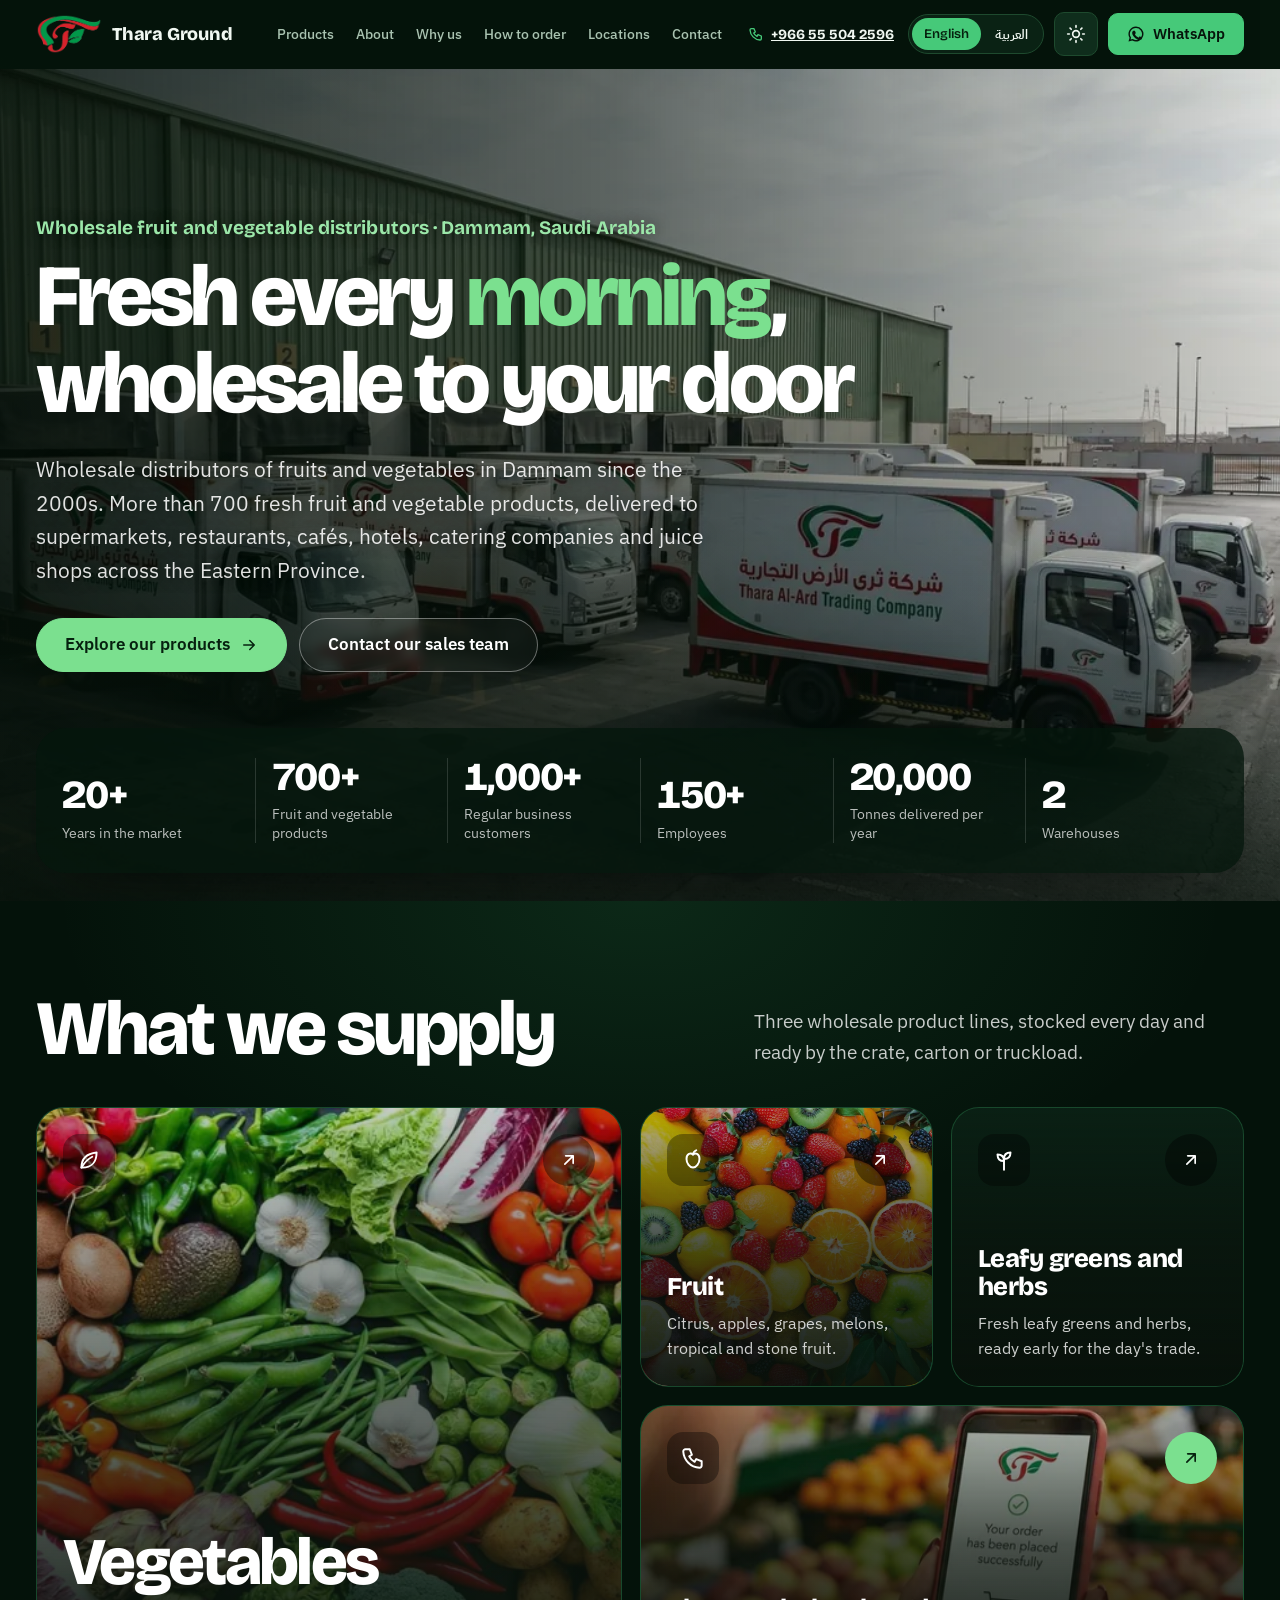
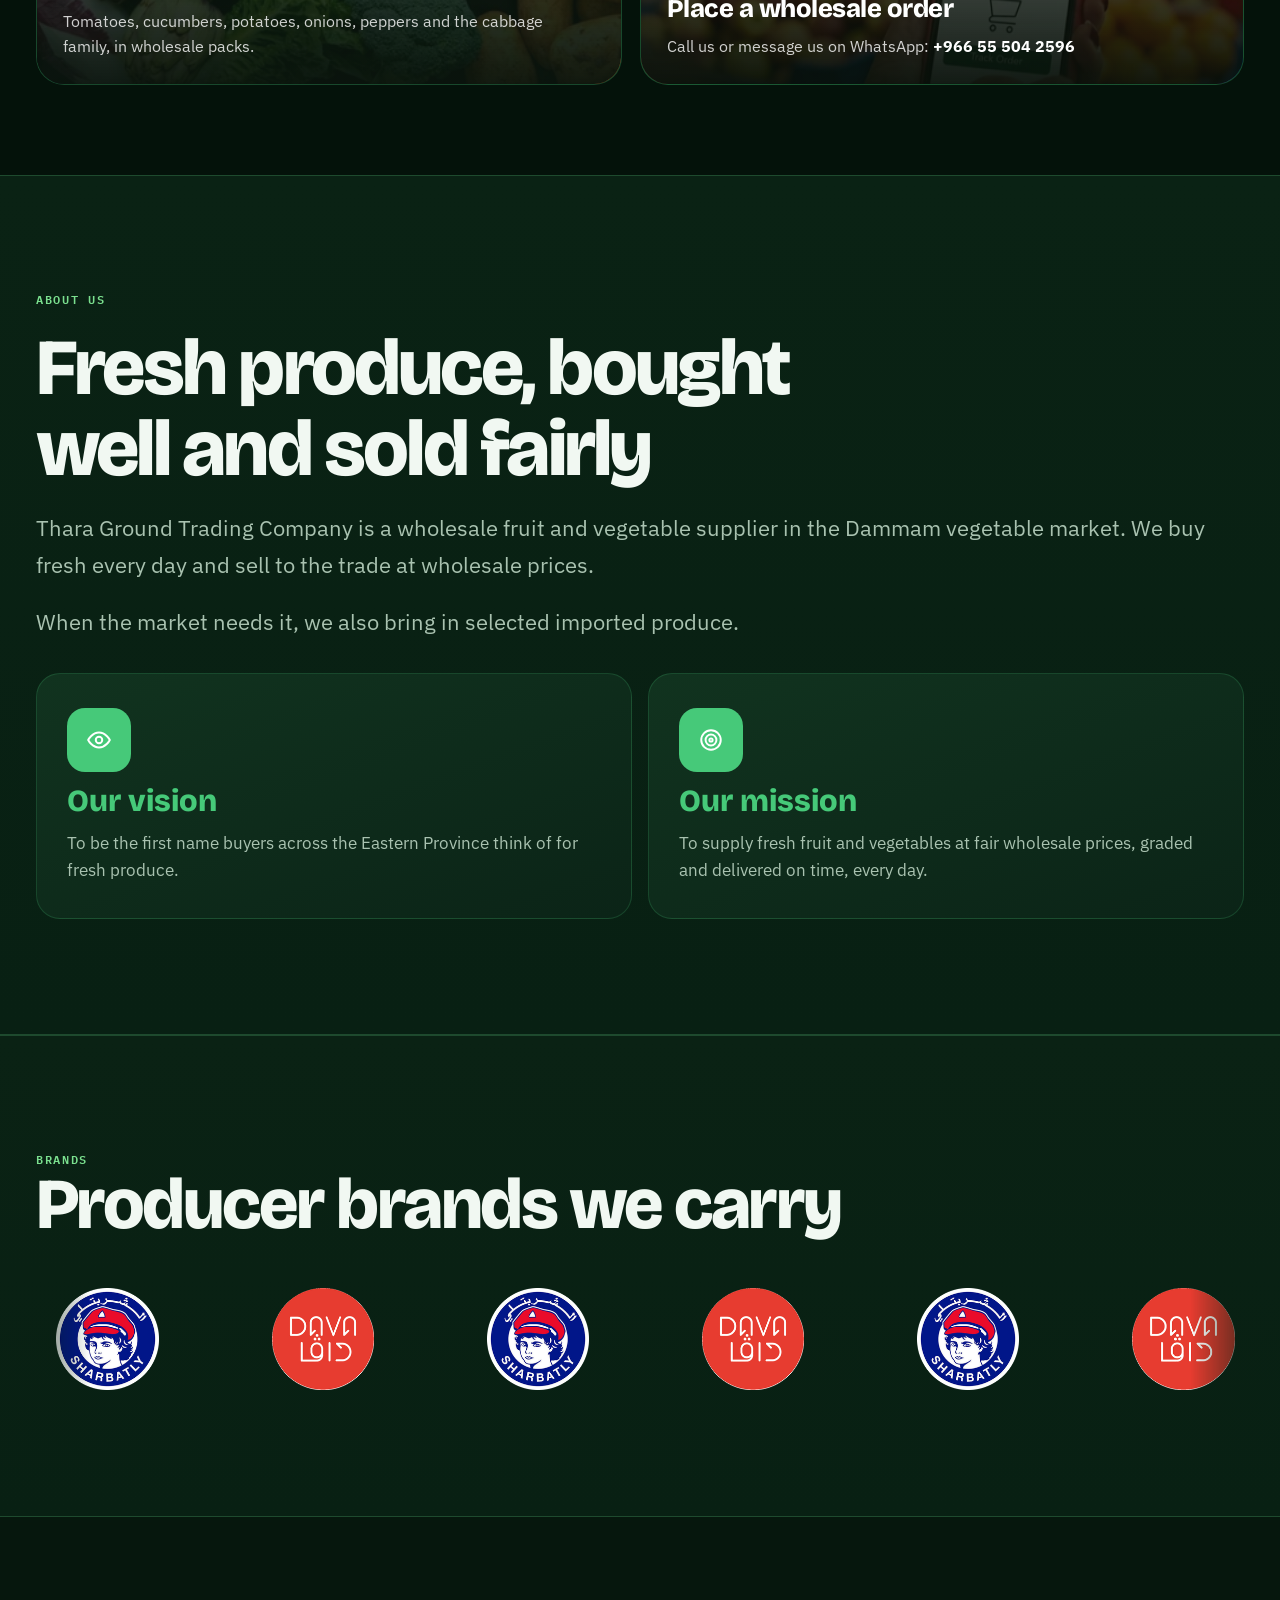
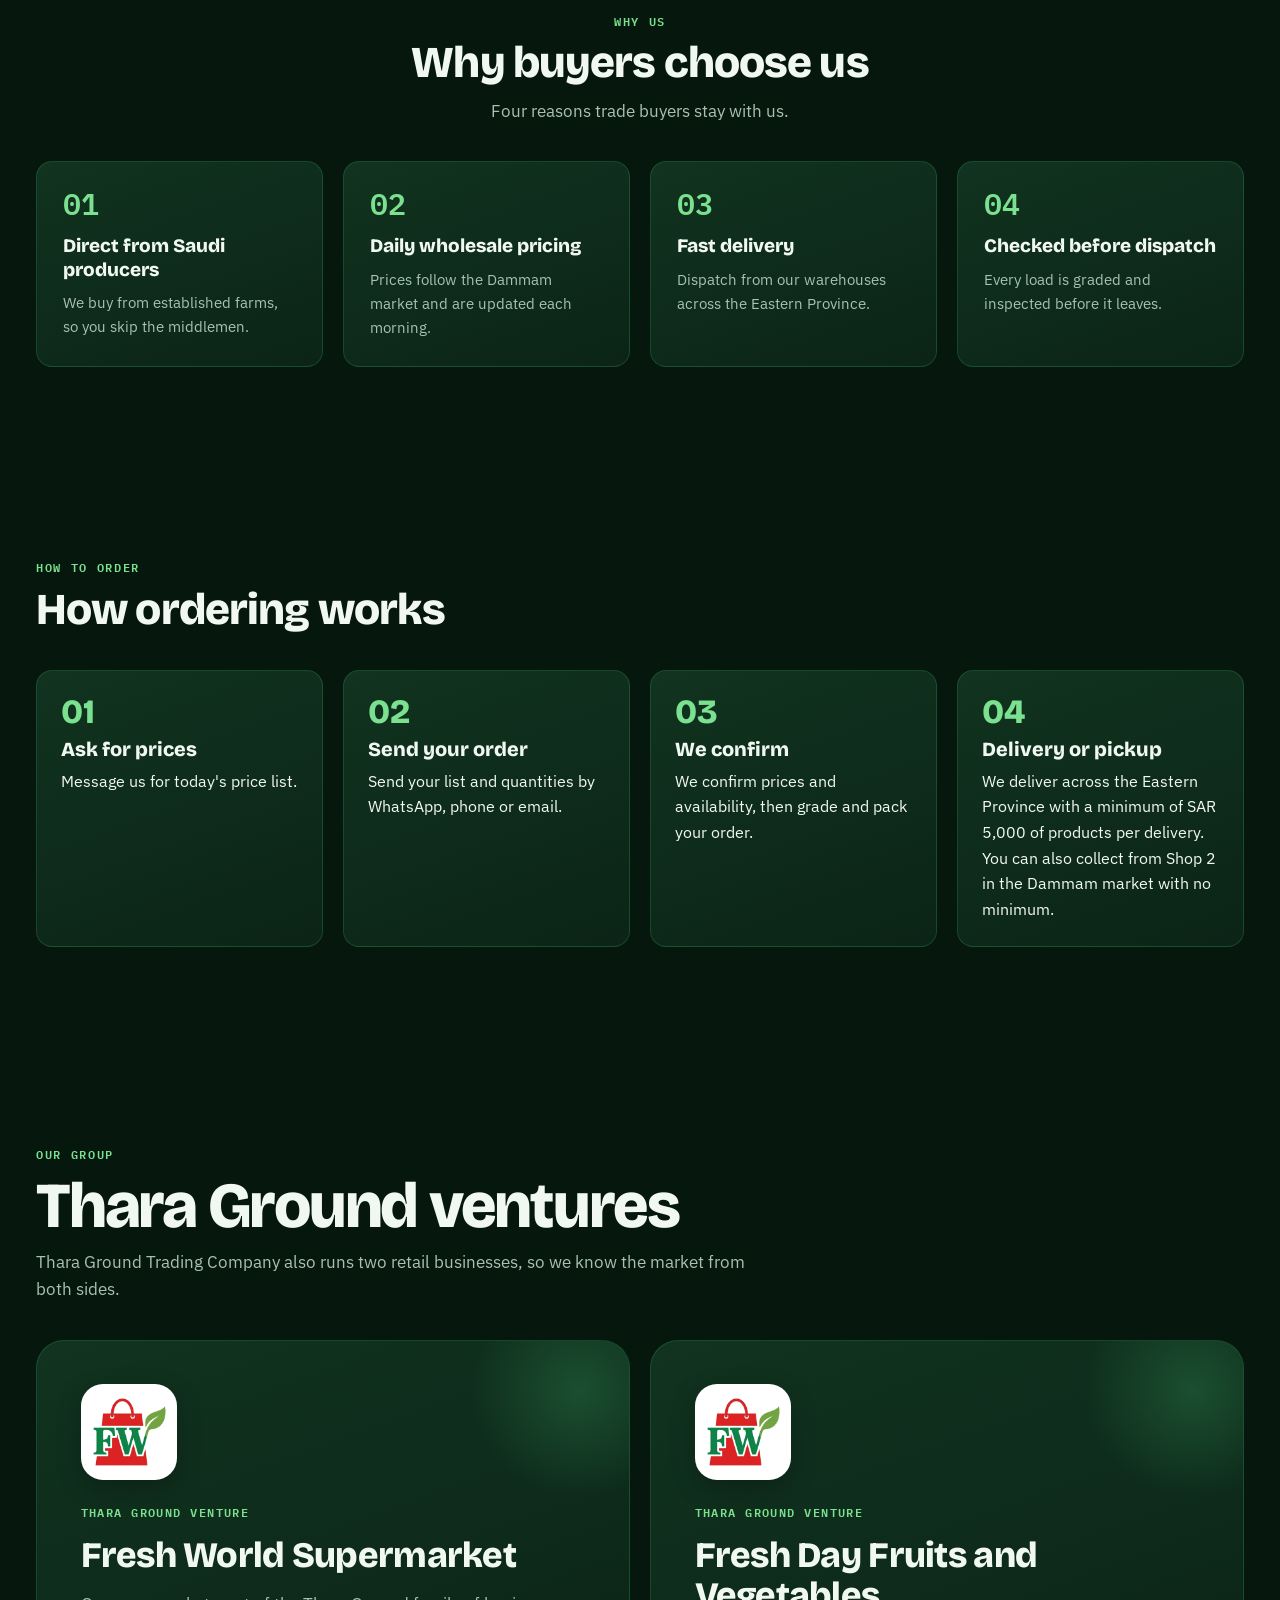
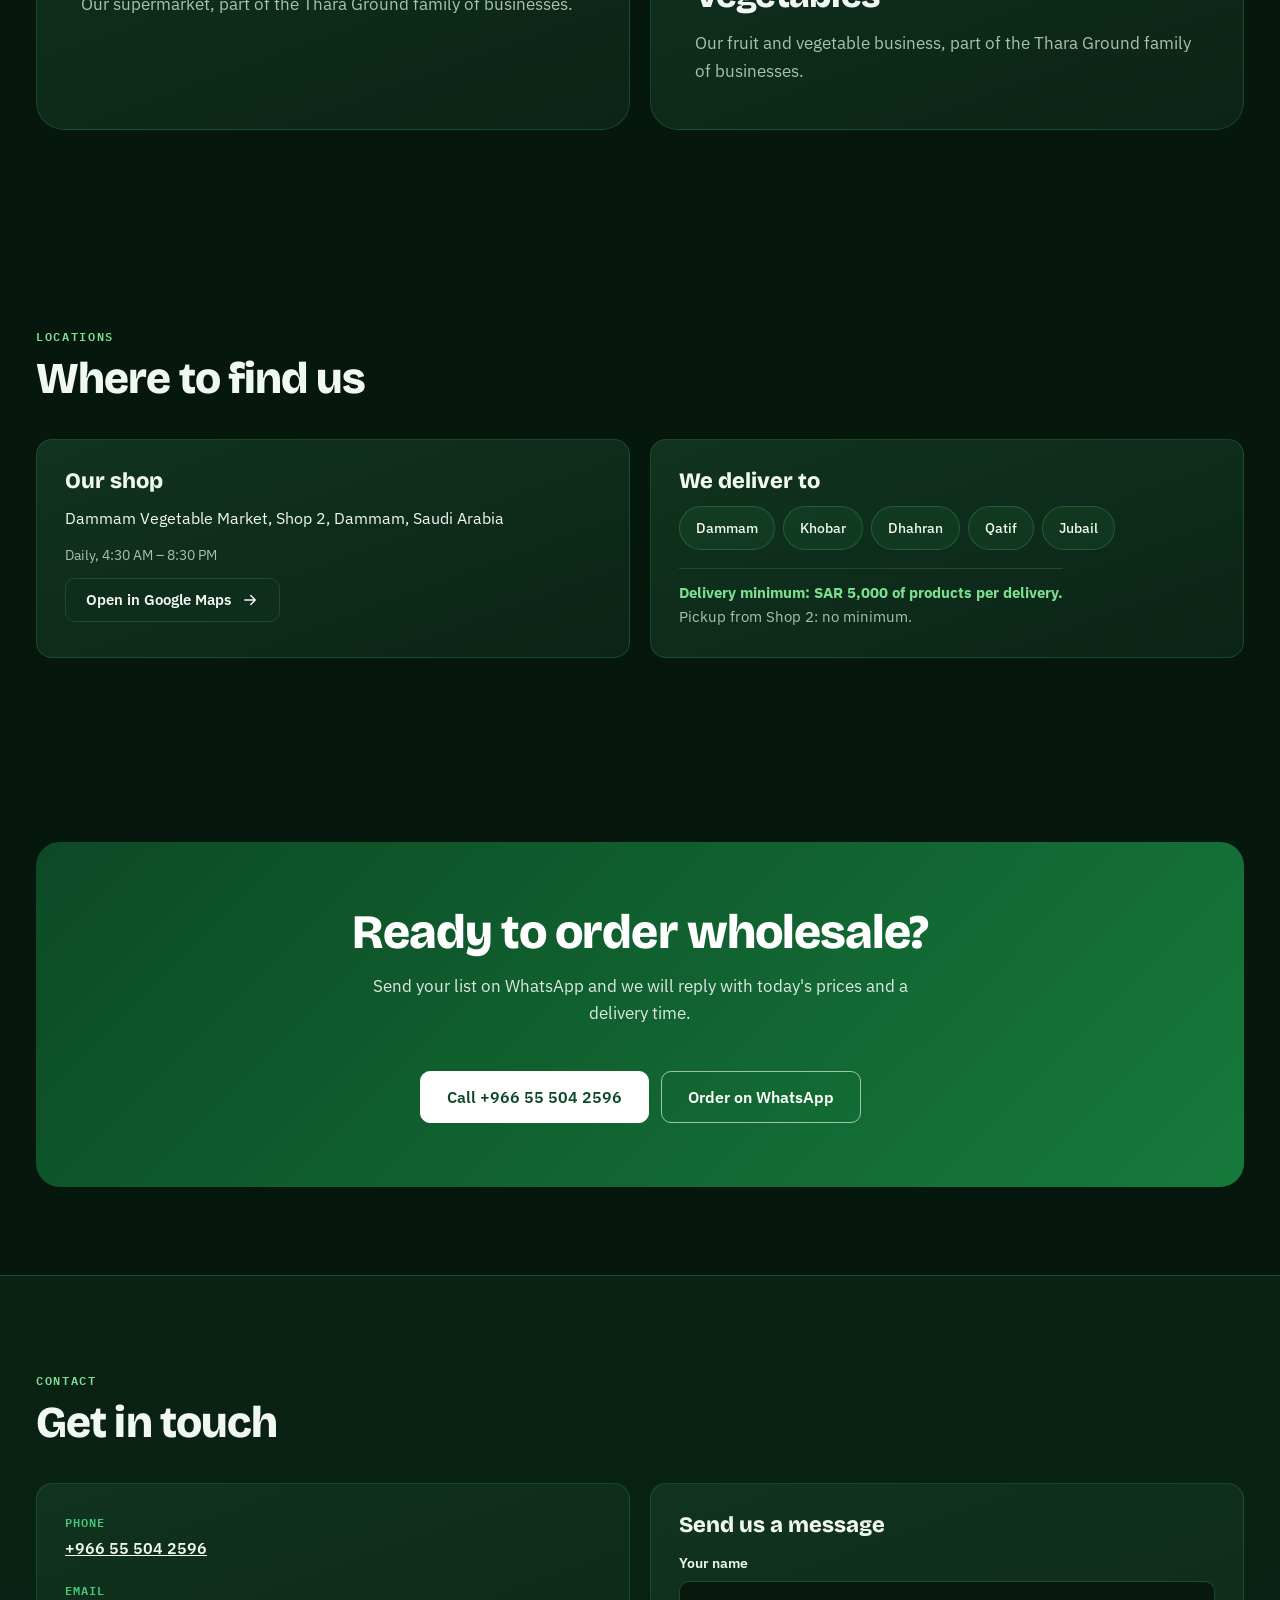
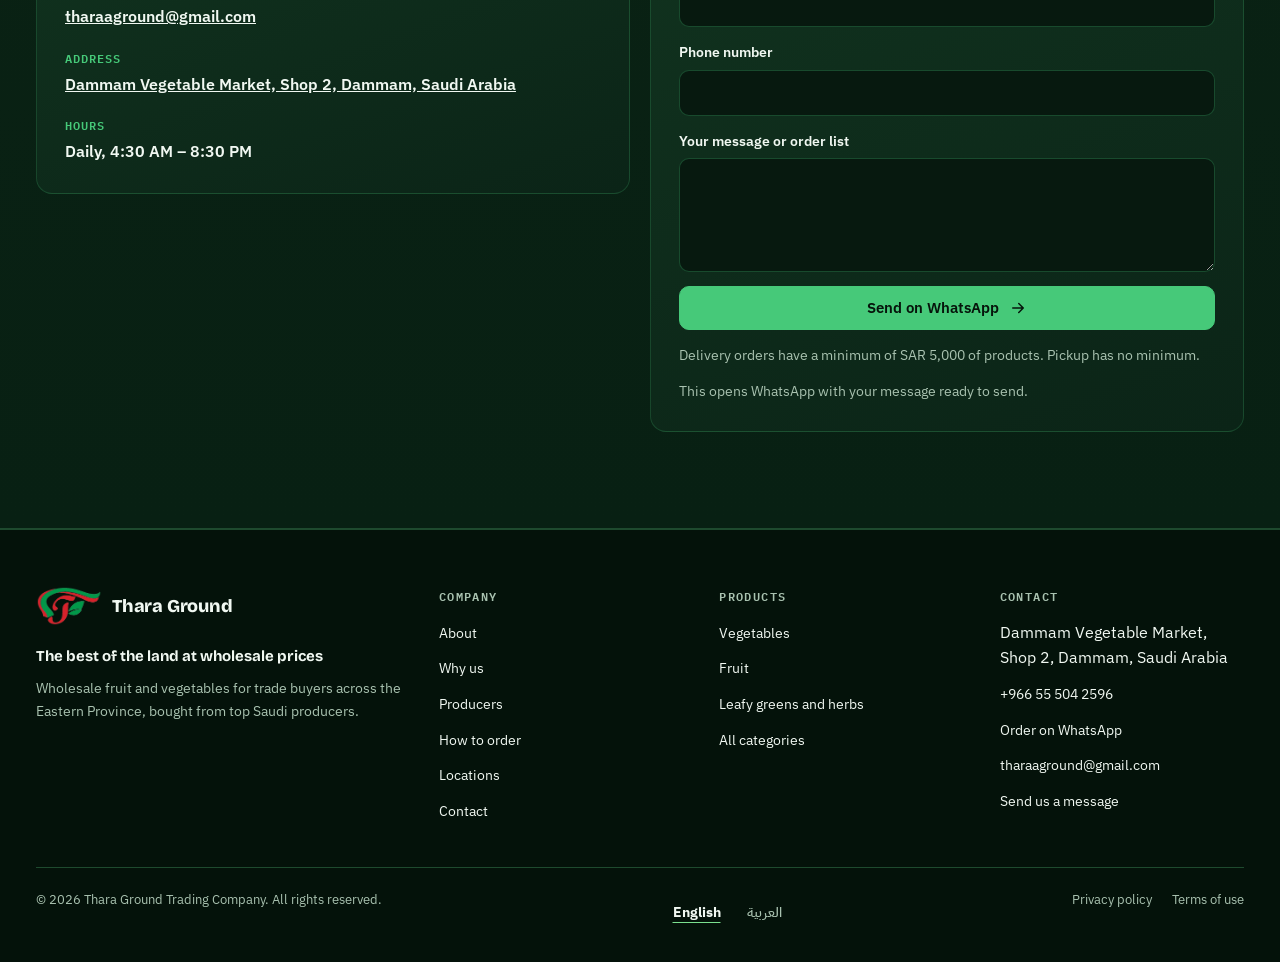
==== commit b0b78d70: "Hero 'Contact our sales team' button opens the Contact page instead of WhatsApp Co-Authored-By: Clau" ====
--- a/index.html
+++ b/index.html
@@ -24,7 +24,7 @@
 <noscript><style>.relang #app{visibility:visible}.js .reveal{opacity:1;transform:none}</style></noscript>
 </head>
 <body data-page="home" data-slug="" data-base="" data-alt="ar/index.html">
-<div id="app"><a class="skip" href="#main">Skip to content</a><header class="site-header" id="siteHeader"><div class="wrap hdr"><a class="logo" href="index.html"><img class="logo-mark" src="assets/img/logo.png" alt="Thara Ground logo" width="66" height="40"><span class="logo-text"><b>Thara Ground</b><small>The best of the land at wholesale prices</small></span></a><nav class="nav" id="nav" aria-label="Main navigation"><div class="nav-dd"><a href="#supply">Products</a><div class="mega" role="group" aria-label="Products"><div class="mega-list"><a href="products/veg.html"><b>Vegetables</b><span>Tomatoes, cucumbers, potatoes, onions, peppers and the cabbage family, in wholesale packs.</span></a><a href="products/fruit.html"><b>Fruit</b><span>Citrus, apples, grapes, melons, tropical and stone fruit.</span></a><a href="products/leafy.html"><b>Leafy greens and herbs</b><span>Fresh leafy greens and herbs, ready early for the day&#39;s trade.</span></a></div><div class="mega-shop"><b>Our shop</b><span>Dammam Vegetable Market, Shop 2, Dammam, Saudi Arabia</span><a href="https://www.google.com/maps/search/?api=1&query=Dammam+Vegetable+Market" target="_blank" rel="noopener">Open in Google Maps</a></div></div></div><a href="#about">About</a><a href="#why">Why us</a><a href="#how">How to order</a><a href="#locations">Locations</a><a href="contact.html">Contact</a><div class="nav-extra"><a class="nav-tel" href="tel:+966555042596" dir="ltr"><svg viewBox="0 0 24 24" width="16" height="16" fill="none" stroke="currentColor" stroke-width="2" stroke-linecap="round" stroke-linejoin="round" aria-hidden="true"><path d="M5 4h4l2 5-2.5 1.5a11 11 0 0 0 5 5L15 13l5 2v4a2 2 0 0 1-2 2A16 16 0 0 1 3 6a2 2 0 0 1 2-2z"/></svg>+966 55 504 2596</a><div class="lang-sw" role="group" aria-label="Language"><button type="button" data-lang="en" lang="en" aria-pressed="true">English</button><button type="button" data-lang="ar" lang="ar" aria-pressed="false">العربية</button></div></div><a class="btn primary nav-portal" href="https://wa.me/966555042596?text=Hi%2C%20I%20need%20a%20quotation." target="_blank" rel="noopener">Order on WhatsApp</a></nav><div class="hdr-actions"><a class="hdr-phone" href="tel:+966555042596" dir="ltr"><svg viewBox="0 0 24 24" width="16" height="16" fill="none" stroke="currentColor" stroke-width="2" stroke-linecap="round" stroke-linejoin="round" aria-hidden="true"><path d="M5 4h4l2 5-2.5 1.5a11 11 0 0 0 5 5L15 13l5 2v4a2 2 0 0 1-2 2A16 16 0 0 1 3 6a2 2 0 0 1 2-2z"/></svg>+966 55 504 2596</a><div class="lang-sw" role="group" aria-label="Language"><button type="button" data-lang="en" lang="en" aria-pressed="true">English</button><button type="button" data-lang="ar" lang="ar" aria-pressed="false">العربية</button></div><button type="button" class="icon-btn theme-btn" id="themeBtn" aria-label="Switch between dark and light mode"><svg viewBox="0 0 24 24" width="20" height="20" fill="none" stroke="currentColor" stroke-width="2" stroke-linecap="round" aria-hidden="true"><circle cx="12" cy="12" r="4"/><path d="M12 2v2M12 20v2M4.9 4.9l1.4 1.4M17.7 17.7l1.4 1.4M2 12h2M20 12h2M4.9 19.1l1.4-1.4M17.7 6.3l1.4-1.4"/></svg><svg viewBox="0 0 24 24" width="20" height="20" fill="none" stroke="currentColor" stroke-width="2" stroke-linecap="round" stroke-linejoin="round" aria-hidden="true"><path d="M21 12.8A9 9 0 1 1 11.2 3a7 7 0 0 0 9.8 9.8z"/></svg></button><a class="btn primary hdr-portal" href="https://wa.me/966555042596?text=Hi%2C%20I%20need%20a%20quotation." target="_blank" rel="noopener"><svg viewBox="0 0 24 24" width="18" height="18" fill="currentColor" aria-hidden="true"><path d="M12 2a10 10 0 0 0-8.6 15.1L2 22l5-1.3A10 10 0 1 0 12 2zm0 2a8 8 0 1 1-4.2 14.8l-.4-.2-2.6.7.7-2.5-.3-.4A8 8 0 0 1 12 4zm-3 3.5c-.3 0-.7.1-1 .5-.4.5-1.1 1.2-1.1 2.8s1.2 3.2 1.3 3.4c.2.2 2.3 3.6 5.6 4.9 2.8 1.1 3.3.9 3.9.8.6 0 2-.8 2.2-1.6.3-.8.3-1.5.2-1.6-.1-.2-.3-.3-.7-.5l-2-1c-.3-.1-.5-.2-.7.2l-.9 1.1c-.2.2-.3.2-.7.1-.3-.2-1.4-.5-2.6-1.6-1-.9-1.6-2-1.8-2.3-.2-.3 0-.5.1-.7l.5-.6c.1-.2.2-.3.3-.5.1-.2 0-.4 0-.6l-.9-2.2c-.2-.5-.5-.5-.7-.5z"/></svg>WhatsApp</a><button type="button" class="icon-btn menu-btn" id="menuBtn" aria-expanded="false" aria-controls="nav" aria-label="Open menu"><svg viewBox="0 0 24 24" width="22" height="22" fill="none" stroke="currentColor" stroke-width="2" stroke-linecap="round" aria-hidden="true"><path d="M4 7h16M4 12h16M4 17h16"/></svg><svg viewBox="0 0 24 24" width="22" height="22" fill="none" stroke="currentColor" stroke-width="2" stroke-linecap="round" aria-hidden="true"><path d="M6 6l12 12M18 6L6 18"/></svg></button></div></div></header><main id="main"><section class="hero" id="top" aria-labelledby="heroTitle"><div class="hero-media" aria-hidden="true"><img class="hero-img" src="assets/img/hero.webp" alt="Thara Ground delivery trucks at the Dammam wholesale market" width="1600" height="900" fetchpriority="high" decoding="async"></div><div class="hero-shade" aria-hidden="true"></div><div class="wrap hero-in"><div class="hero-copy" role="tabpanel"><p class="hero-eyebrow">Wholesale fruit and vegetable distributors · Dammam, Saudi Arabia</p><h1 id="heroTitle">Fresh every <em class="accent">morning</em>, wholesale to your door</h1><p class="lead" id="heroSub">Wholesale distributors of fruits and vegetables in Dammam since the 2000s. More than 700 fresh fruit and vegetable products, delivered to supermarkets, restaurants, cafés, hotels, catering companies and juice shops across the Eastern Province.</p><div class="cta"><a class="btn primary lg" href="#supply">Explore our products<svg class="arr" viewBox="0 0 24 24" width="18" height="18" fill="none" stroke="currentColor" stroke-width="2" stroke-linecap="round" stroke-linejoin="round" aria-hidden="true"><path d="M5 12h14M13 6l6 6-6 6"/></svg></a><a class="btn outline lg" href="https://wa.me/966555042596?text=Hi%2C%20I%20need%20a%20quotation." target="_blank" rel="noopener">Contact our sales team</a></div></div><dl class="hero-stats" aria-label="Key numbers"><div class="stat"><dt>Years in the market</dt><dd><span class="count" dir="ltr" data-to="20" data-suffix="+">20+</span></dd></div><div class="stat"><dt>Fruit and vegetable products</dt><dd><span class="count" dir="ltr" data-to="700" data-suffix="+">700+</span></dd></div><div class="stat"><dt>Regular business customers</dt><dd><span class="count" dir="ltr" data-to="1000" data-suffix="+">1,000+</span></dd></div><div class="stat"><dt>Employees</dt><dd><span class="count" dir="ltr" data-to="150" data-suffix="+">150+</span></dd></div><div class="stat"><dt>Tonnes delivered per year</dt><dd><span class="count" dir="ltr" data-to="20000" data-suffix="">20,000</span></dd></div><div class="stat"><dt>Warehouses</dt><dd><span class="count" dir="ltr" data-to="2" data-suffix="">2</span></dd></div></dl></div></section><section class="sec dark" id="supply" aria-labelledby="supplyT"><div class="wrap"><div class="sup-head reveal"><h2 class="title" id="supplyT">What we supply</h2><p>Three wholesale product lines, stocked every day and ready by the crate, carton or truckload.</p></div><div class="bento"><a class="bn bn-veg bn-big reveal" style="--i:0" href="products/veg.html"><span class="bn-bg" aria-hidden="true"><img src="assets/img/vegetables.webp" data-fallback="assets/img/cat/tomatoes.svg" alt="Fresh vegetables wholesale at Thara Ground, Dammam" width="800" height="600" loading="lazy" decoding="async"></span><span class="bn-top"><span class="bn-ic"><svg viewBox="0 0 24 24" width="26" height="26" fill="none" stroke="currentColor" stroke-width="1.8" stroke-linecap="round" stroke-linejoin="round" aria-hidden="true"><path d="M5 19c0-8 5-13 14-14 0 9-5 14-13 14z"/><path d="M5 19c3-5 6-8 10-10"/></svg></span><span class="bn-go"><svg class="ur" viewBox="0 0 24 24" width="20" height="20" fill="none" stroke="currentColor" stroke-width="2" stroke-linecap="round" stroke-linejoin="round" aria-hidden="true"><path d="M7 17L17 7M8 7h9v9"/></svg></span></span><span class="bn-body"><span class="bn-t">Vegetables</span><span class="bn-d">Tomatoes, cucumbers, potatoes, onions, peppers and the cabbage family, in wholesale packs.</span></span></a><a class="bn bn-fruit reveal" style="--i:1" href="products/fruit.html"><span class="bn-bg" aria-hidden="true"><img src="assets/img/fruits.webp" data-fallback="assets/img/cat/citrus.svg" alt="Fresh fruit wholesale at Thara Ground, Dammam" width="800" height="600" loading="lazy" decoding="async"></span><span class="bn-top"><span class="bn-ic"><svg viewBox="0 0 24 24" width="26" height="26" fill="none" stroke="currentColor" stroke-width="1.8" stroke-linecap="round" stroke-linejoin="round" aria-hidden="true"><path d="M12 7c-2-2-6-1-6 4 0 4 3 8 6 8s6-4 6-8c0-5-4-6-6-4z"/><path d="M12 7c0-2 1-3 3-4"/></svg></span><span class="bn-go"><svg class="ur" viewBox="0 0 24 24" width="20" height="20" fill="none" stroke="currentColor" stroke-width="2" stroke-linecap="round" stroke-linejoin="round" aria-hidden="true"><path d="M7 17L17 7M8 7h9v9"/></svg></span></span><span class="bn-body"><span class="bn-t">Fruit</span><span class="bn-d">Citrus, apples, grapes, melons, tropical and stone fruit.</span></span></a><a class="bn bn-leafy reveal" style="--i:2" href="products/leafy.html"><span class="bn-bg" aria-hidden="true"><img src="assets/img/leafy.webp" data-fallback="assets/img/cat/leafy-herbs.svg" alt="Fresh leafy greens and herbs at Thara Ground, Dammam" width="800" height="600" loading="lazy" decoding="async"></span><span class="bn-top"><span class="bn-ic"><svg viewBox="0 0 24 24" width="26" height="26" fill="none" stroke="currentColor" stroke-width="1.8" stroke-linecap="round" stroke-linejoin="round" aria-hidden="true"><path d="M12 21V9"/><path d="M12 13c-4 0-6-2-6-6 4 0 6 2 6 6z"/><path d="M12 11c0-4 2-6 6-6 0 4-2 6-6 6z"/></svg></span><span class="bn-go"><svg class="ur" viewBox="0 0 24 24" width="20" height="20" fill="none" stroke="currentColor" stroke-width="2" stroke-linecap="round" stroke-linejoin="round" aria-hidden="true"><path d="M7 17L17 7M8 7h9v9"/></svg></span></span><span class="bn-body"><span class="bn-t">Leafy greens and herbs</span><span class="bn-d">Fresh leafy greens and herbs, ready early for the day&#39;s trade.</span></span></a><a class="bn bn-order reveal" style="--i:4" href="tel:+966555042596"><span class="bn-bg" aria-hidden="true"><img src="assets/img/order.webp" alt="Ordering fresh fruit and vegetables by phone from Thara Ground" width="800" height="446" loading="lazy" decoding="async"></span><span class="bn-top"><span class="bn-ic"><svg viewBox="0 0 24 24" width="26" height="26" fill="none" stroke="currentColor" stroke-width="1.8" stroke-linecap="round" stroke-linejoin="round" aria-hidden="true"><path d="M5 4h4l2 5-2.5 1.5a11 11 0 0 0 5 5L15 13l5 2v4a2 2 0 0 1-2 2A16 16 0 0 1 3 6a2 2 0 0 1 2-2z"/></svg></span><span class="bn-go acc"><svg class="ur" viewBox="0 0 24 24" width="20" height="20" fill="none" stroke="currentColor" stroke-width="2" stroke-linecap="round" stroke-linejoin="round" aria-hidden="true"><path d="M7 17L17 7M8 7h9v9"/></svg></span></span><span class="bn-body"><span class="bn-t">Place a wholesale order</span><span class="bn-d">Call us or message us on WhatsApp: <b dir="ltr">+966 55 504 2596</b></span></span></a></div></div></section><section class="sec alt" id="about" aria-labelledby="aboutT"><div class="wrap about-grid about-solo"><div class="about-text reveal"><p class="eyebrow">About us</p><h2 class="title" id="aboutT">Fresh produce, bought well and sold fairly</h2><p>Thara Ground Trading Company is a wholesale fruit and vegetable supplier in the Dammam vegetable market. We buy fresh every day and sell to the trade at wholesale prices.</p><p>When the market needs it, we also bring in selected imported produce.</p><div class="vm"><div class="card vm-card"><span class="vm-ic" aria-hidden="true"><svg viewBox="0 0 24 24" width="26" height="26" fill="none" stroke="currentColor" stroke-width="1.8" stroke-linecap="round" stroke-linejoin="round"><path d="M2 12s3.6-7 10-7 10 7 10 7-3.6 7-10 7S2 12 2 12z"/><circle cx="12" cy="12" r="3"/></svg></span><h3>Our vision</h3><p>To be the first name buyers across the Eastern Province think of for fresh produce.</p></div><div class="card vm-card"><span class="vm-ic" aria-hidden="true"><svg viewBox="0 0 24 24" width="26" height="26" fill="none" stroke="currentColor" stroke-width="1.8" stroke-linecap="round" stroke-linejoin="round"><circle cx="12" cy="12" r="9"/><circle cx="12" cy="12" r="5"/><circle cx="12" cy="12" r="1.5"/></svg></span><h3>Our mission</h3><p>To supply fresh fruit and vegetables at fair wholesale prices, graded and delivered on time, every day.</p></div></div></div></div></section><section class="sec alt" id="brands" aria-labelledby="brandsT"><div class="wrap"><div class="sec-head row reveal"><div><p class="eyebrow">Brands</p><h2 class="title" id="brandsT">Producer brands we carry</h2></div></div></div><div class="mq-wrap"><div class="marquee " dir="ltr"><div class="marquee-track"><ul role="list" aria-label="Producer brands we carry"><li><img class="logo-img" src="assets/img/sharbatly.png" alt="Sharbatly Fruit" loading="lazy" height="40"></li><li><img class="logo-img" src="assets/img/dawa.png" alt="Dawa Agriculture" loading="lazy" height="40"></li><li><img class="logo-img" src="assets/img/sharbatly.png" alt="Sharbatly Fruit" loading="lazy" height="40"></li><li><img class="logo-img" src="assets/img/dawa.png" alt="Dawa Agriculture" loading="lazy" height="40"></li><li><img class="logo-img" src="assets/img/sharbatly.png" alt="Sharbatly Fruit" loading="lazy" height="40"></li><li><img class="logo-img" src="assets/img/dawa.png" alt="Dawa Agriculture" loading="lazy" height="40"></li><li><img class="logo-img" src="assets/img/sharbatly.png" alt="Sharbatly Fruit" loading="lazy" height="40"></li><li><img class="logo-img" src="assets/img/dawa.png" alt="Dawa Agriculture" loading="lazy" height="40"></li></ul><ul aria-hidden="true"><li><img class="logo-img" src="assets/img/sharbatly.png" alt="Sharbatly Fruit" loading="lazy" height="40"></li><li><img class="logo-img" src="assets/img/dawa.png" alt="Dawa Agriculture" loading="lazy" height="40"></li><li><img class="logo-img" src="assets/img/sharbatly.png" alt="Sharbatly Fruit" loading="lazy" height="40"></li><li><img class="logo-img" src="assets/img/dawa.png" alt="Dawa Agriculture" loading="lazy" height="40"></li><li><img class="logo-img" src="assets/img/sharbatly.png" alt="Sharbatly Fruit" loading="lazy" height="40"></li><li><img class="logo-img" src="assets/img/dawa.png" alt="Dawa Agriculture" loading="lazy" height="40"></li><li><img class="logo-img" src="assets/img/sharbatly.png" alt="Sharbatly Fruit" loading="lazy" height="40"></li><li><img class="logo-img" src="assets/img/dawa.png" alt="Dawa Agriculture" loading="lazy" height="40"></li></ul></div></div></div></section><section class="sec" id="why" aria-labelledby="whyT"><div class="wrap"><div class="sec-head reveal center"><p class="eyebrow">Why us</p><h2 class="title" id="whyT">Why buyers choose us</h2><p class="sub">Four reasons trade buyers stay with us.</p></div><div class="grid-4"><article class="card info-card reveal" style="--i:0"><span class="why-n">01</span><h3>Direct from Saudi producers</h3><p>We buy from established farms, so you skip the middlemen.</p></article><article class="card info-card reveal" style="--i:1"><span class="why-n">02</span><h3>Daily wholesale pricing</h3><p>Prices follow the Dammam market and are updated each morning.</p></article><article class="card info-card reveal" style="--i:2"><span class="why-n">03</span><h3>Fast delivery</h3><p>Dispatch from our warehouses across the Eastern Province.</p></article><article class="card info-card reveal" style="--i:3"><span class="why-n">04</span><h3>Checked before dispatch</h3><p>Every load is graded and inspected before it leaves.</p></article></div></div></section><section class="sec" id="how" aria-labelledby="howT"><div class="wrap"><div class="sec-head reveal"><p class="eyebrow">How to order</p><h2 class="title" id="howT">How ordering works</h2></div><ol class="steps" role="list"><li class="step card reveal" style="--i:0"><span class="step-n">01</span><h3>Ask for prices</h3><p>Message us for today&#39;s price list.</p></li><li class="step card reveal" style="--i:1"><span class="step-n">02</span><h3>Send your order</h3><p>Send your list and quantities by WhatsApp, phone or email.</p></li><li class="step card reveal" style="--i:2"><span class="step-n">03</span><h3>We confirm</h3><p>We confirm prices and availability, then grade and pack your order.</p></li><li class="step card reveal" style="--i:3"><span class="step-n">04</span><h3>Delivery or pickup</h3><p>We deliver across the Eastern Province with a minimum of SAR 5,000 of products per delivery. You can also collect from Shop 2 in the Dammam market with no minimum.</p></li></ol></div></section><section class="sec" id="ventures" aria-labelledby="grpT"><div class="wrap"><div class="sec-head reveal"><p class="eyebrow">Our group</p><h2 class="title" id="grpT">Thara Ground ventures</h2><p class="sub">Thara Ground Trading Company also runs two retail businesses, so we know the market from both sides.</p></div><div class="grid-2 vent-grid"><article class="card vent-card reveal" style="--i:0"><span class="vent-logo"><img src="assets/img/freshday.png" alt="Fresh Day Fruits and Vegetables logo" width="417" height="398" loading="lazy" decoding="async"></span><p class="vent-tag">Thara Ground venture</p><h3>Fresh World Supermarket</h3><p>Our supermarket, part of the Thara Ground family of businesses.</p></article><article class="card vent-card reveal" style="--i:1"><span class="vent-logo"><img src="assets/img/freshday.png" alt="Fresh Day Fruits and Vegetables logo" width="417" height="398" loading="lazy" decoding="async"></span><p class="vent-tag">Thara Ground venture</p><h3>Fresh Day Fruits and Vegetables</h3><p>Our fruit and vegetable business, part of the Thara Ground family of businesses.</p></article></div></div></section><section class="sec" id="locations" aria-labelledby="locT"><div class="wrap"><div class="sec-head reveal"><p class="eyebrow">Locations</p><h2 class="title" id="locT">Where to find us</h2></div><div class="grid-2"><article class="card loc-card reveal"><h3>Our shop</h3><p>Dammam Vegetable Market, Shop 2, Dammam, Saudi Arabia</p><p class="muted">Daily, 4:30 AM – 8:30 PM</p><a class="btn" href="https://www.google.com/maps/search/?api=1&query=Dammam+Vegetable+Market" target="_blank" rel="noopener">Open in Google Maps<svg class="arr" viewBox="0 0 24 24" width="18" height="18" fill="none" stroke="currentColor" stroke-width="2" stroke-linecap="round" stroke-linejoin="round" aria-hidden="true"><path d="M5 12h14M13 6l6 6-6 6"/></svg></a></article><article class="card loc-card reveal" style="--i:1"><h3>We deliver to</h3><ul class="chips" role="list"><li class="chip">Dammam</li><li class="chip">Khobar</li><li class="chip">Dhahran</li><li class="chip">Qatif</li><li class="chip">Jubail</li></ul><p class="order-min"><strong>Delivery minimum: SAR 5,000 of products per delivery.</strong><br>Pickup from Shop 2: no minimum.</p></article></div></div></section><section class="cta-band" id="order" aria-labelledby="ctaT"><div class="wrap"><div class="cta-in reveal"><h2 id="ctaT">Ready to order wholesale?</h2><p>Send your list on WhatsApp and we will reply with today&#39;s prices and a delivery time.</p><div class="cta"><a class="btn light lg" href="tel:+966555042596" dir="ltr">Call +966 55 504 2596</a><a class="btn ghost-light lg" href="https://wa.me/966555042596?text=Hi%2C%20I%20need%20a%20quotation." target="_blank" rel="noopener">Order on WhatsApp</a></div></div></div></section><section class="sec alt" id="contact" aria-labelledby="contactT"><div class="wrap"><div class="sec-head reveal"><p class="eyebrow">Contact</p><h2 class="title" id="contactT">Get in touch</h2></div><div class="grid-2 contact-grid"><dl class="contact-list card reveal"><div><dt>Phone</dt><dd><a href="tel:+966555042596" dir="ltr">+966 55 504 2596</a></dd></div><div><dt>Email</dt><dd><a href="mailto:tharaaground@gmail.com">tharaaground@gmail.com</a></dd></div><div><dt>Address</dt><dd><a href="https://www.google.com/maps/search/?api=1&query=Dammam+Vegetable+Market" target="_blank" rel="noopener">Dammam Vegetable Market, Shop 2, Dammam, Saudi Arabia</a></dd></div><div><dt>Hours</dt><dd>Daily, 4:30 AM – 8:30 PM</dd></div></dl><form class="card contact-form reveal" id="contactForm" name="contact" method="POST" data-netlify="true" style="--i:1"><input type="hidden" name="form-name" value="contact"><h3>Send us a message</h3><label>Your name<input name="name" autocomplete="name" required></label><label>Phone number<input name="phone" type="tel" autocomplete="tel" dir="ltr"></label><label>Your message or order list<textarea name="msg" rows="4" required></textarea></label><button class="btn primary" type="submit">Send on WhatsApp<svg class="arr" viewBox="0 0 24 24" width="18" height="18" fill="none" stroke="currentColor" stroke-width="2" stroke-linecap="round" stroke-linejoin="round" aria-hidden="true"><path d="M5 12h14M13 6l6 6-6 6"/></svg></button><p class="muted">Delivery orders have a minimum of SAR 5,000 of products. Pickup has no minimum.</p><p class="muted">This opens WhatsApp with your message ready to send.</p><p class="form-status" id="formStatus" role="status" aria-live="polite"></p></form></div></div></section></main><footer class="site-footer"><div class="wrap"><div class="foot-grid"><div class="foot-brand"><a class="logo" href="index.html"><img class="logo-mark" src="assets/img/logo.png" alt="Thara Ground logo" width="66" height="40" loading="lazy"><span class="logo-text"><b>Thara Ground</b></span></a><p class="foot-tag">The best of the land at wholesale prices</p><p>Wholesale fruit and vegetables for trade buyers across the Eastern Province, bought from top Saudi producers.</p></div><div><h2 class="foot-h">Company</h2><ul><li><a href="#about">About</a></li><li><a href="#why">Why us</a></li><li><a href="#brands">Producers</a></li><li><a href="#how">How to order</a></li><li><a href="#locations">Locations</a></li><li><a href="contact.html">Contact</a></li></ul></div><div><h2 class="foot-h">Products</h2><ul><li><a href="products/veg.html">Vegetables</a></li><li><a href="products/fruit.html">Fruit</a></li><li><a href="products/leafy.html">Leafy greens and herbs</a></li><li><a href="#supply">All categories</a></li></ul></div><div><h2 class="foot-h">Contact</h2><ul class="foot-contact"><li>Dammam Vegetable Market, Shop 2, Dammam, Saudi Arabia</li><li><a href="tel:+966555042596" dir="ltr">+966 55 504 2596</a></li><li><a href="https://wa.me/966555042596?text=Hi%2C%20I%20need%20a%20quotation." target="_blank" rel="noopener">Order on WhatsApp</a></li><li><a href="mailto:tharaaground@gmail.com">tharaaground@gmail.com</a></li><li><a href="contact.html">Send us a message</a></li></ul></div></div><div class="foot-bottom"><p>© 2026 Thara Ground Trading Company. All rights reserved.</p><div class="foot-lang" role="group" aria-label="Language"><button type="button" data-lang="en" lang="en" aria-pressed="true">English</button><button type="button" data-lang="ar" lang="ar" aria-pressed="false">العربية</button></div><p class="foot-legal"><a href="privacy.html">Privacy policy</a><a href="terms.html">Terms of use</a></p></div></div></footer></div>
+<div id="app"><a class="skip" href="#main">Skip to content</a><header class="site-header" id="siteHeader"><div class="wrap hdr"><a class="logo" href="index.html"><img class="logo-mark" src="assets/img/logo.png" alt="Thara Ground logo" width="66" height="40"><span class="logo-text"><b>Thara Ground</b><small>The best of the land at wholesale prices</small></span></a><nav class="nav" id="nav" aria-label="Main navigation"><div class="nav-dd"><a href="#supply">Products</a><div class="mega" role="group" aria-label="Products"><div class="mega-list"><a href="products/veg.html"><b>Vegetables</b><span>Tomatoes, cucumbers, potatoes, onions, peppers and the cabbage family, in wholesale packs.</span></a><a href="products/fruit.html"><b>Fruit</b><span>Citrus, apples, grapes, melons, tropical and stone fruit.</span></a><a href="products/leafy.html"><b>Leafy greens and herbs</b><span>Fresh leafy greens and herbs, ready early for the day&#39;s trade.</span></a></div><div class="mega-shop"><b>Our shop</b><span>Dammam Vegetable Market, Shop 2, Dammam, Saudi Arabia</span><a href="https://www.google.com/maps/search/?api=1&query=Dammam+Vegetable+Market" target="_blank" rel="noopener">Open in Google Maps</a></div></div></div><a href="#about">About</a><a href="#why">Why us</a><a href="#how">How to order</a><a href="#locations">Locations</a><a href="contact.html">Contact</a><div class="nav-extra"><a class="nav-tel" href="tel:+966555042596" dir="ltr"><svg viewBox="0 0 24 24" width="16" height="16" fill="none" stroke="currentColor" stroke-width="2" stroke-linecap="round" stroke-linejoin="round" aria-hidden="true"><path d="M5 4h4l2 5-2.5 1.5a11 11 0 0 0 5 5L15 13l5 2v4a2 2 0 0 1-2 2A16 16 0 0 1 3 6a2 2 0 0 1 2-2z"/></svg>+966 55 504 2596</a><div class="lang-sw" role="group" aria-label="Language"><button type="button" data-lang="en" lang="en" aria-pressed="true">English</button><button type="button" data-lang="ar" lang="ar" aria-pressed="false">العربية</button></div></div><a class="btn primary nav-portal" href="https://wa.me/966555042596?text=Hi%2C%20I%20need%20a%20quotation." target="_blank" rel="noopener">Order on WhatsApp</a></nav><div class="hdr-actions"><a class="hdr-phone" href="tel:+966555042596" dir="ltr"><svg viewBox="0 0 24 24" width="16" height="16" fill="none" stroke="currentColor" stroke-width="2" stroke-linecap="round" stroke-linejoin="round" aria-hidden="true"><path d="M5 4h4l2 5-2.5 1.5a11 11 0 0 0 5 5L15 13l5 2v4a2 2 0 0 1-2 2A16 16 0 0 1 3 6a2 2 0 0 1 2-2z"/></svg>+966 55 504 2596</a><div class="lang-sw" role="group" aria-label="Language"><button type="button" data-lang="en" lang="en" aria-pressed="true">English</button><button type="button" data-lang="ar" lang="ar" aria-pressed="false">العربية</button></div><button type="button" class="icon-btn theme-btn" id="themeBtn" aria-label="Switch between dark and light mode"><svg viewBox="0 0 24 24" width="20" height="20" fill="none" stroke="currentColor" stroke-width="2" stroke-linecap="round" aria-hidden="true"><circle cx="12" cy="12" r="4"/><path d="M12 2v2M12 20v2M4.9 4.9l1.4 1.4M17.7 17.7l1.4 1.4M2 12h2M20 12h2M4.9 19.1l1.4-1.4M17.7 6.3l1.4-1.4"/></svg><svg viewBox="0 0 24 24" width="20" height="20" fill="none" stroke="currentColor" stroke-width="2" stroke-linecap="round" stroke-linejoin="round" aria-hidden="true"><path d="M21 12.8A9 9 0 1 1 11.2 3a7 7 0 0 0 9.8 9.8z"/></svg></button><a class="btn primary hdr-portal" href="https://wa.me/966555042596?text=Hi%2C%20I%20need%20a%20quotation." target="_blank" rel="noopener"><svg viewBox="0 0 24 24" width="18" height="18" fill="currentColor" aria-hidden="true"><path d="M12 2a10 10 0 0 0-8.6 15.1L2 22l5-1.3A10 10 0 1 0 12 2zm0 2a8 8 0 1 1-4.2 14.8l-.4-.2-2.6.7.7-2.5-.3-.4A8 8 0 0 1 12 4zm-3 3.5c-.3 0-.7.1-1 .5-.4.5-1.1 1.2-1.1 2.8s1.2 3.2 1.3 3.4c.2.2 2.3 3.6 5.6 4.9 2.8 1.1 3.3.9 3.9.8.6 0 2-.8 2.2-1.6.3-.8.3-1.5.2-1.6-.1-.2-.3-.3-.7-.5l-2-1c-.3-.1-.5-.2-.7.2l-.9 1.1c-.2.2-.3.2-.7.1-.3-.2-1.4-.5-2.6-1.6-1-.9-1.6-2-1.8-2.3-.2-.3 0-.5.1-.7l.5-.6c.1-.2.2-.3.3-.5.1-.2 0-.4 0-.6l-.9-2.2c-.2-.5-.5-.5-.7-.5z"/></svg>WhatsApp</a><button type="button" class="icon-btn menu-btn" id="menuBtn" aria-expanded="false" aria-controls="nav" aria-label="Open menu"><svg viewBox="0 0 24 24" width="22" height="22" fill="none" stroke="currentColor" stroke-width="2" stroke-linecap="round" aria-hidden="true"><path d="M4 7h16M4 12h16M4 17h16"/></svg><svg viewBox="0 0 24 24" width="22" height="22" fill="none" stroke="currentColor" stroke-width="2" stroke-linecap="round" aria-hidden="true"><path d="M6 6l12 12M18 6L6 18"/></svg></button></div></div></header><main id="main"><section class="hero" id="top" aria-labelledby="heroTitle"><div class="hero-media" aria-hidden="true"><img class="hero-img" src="assets/img/hero.webp" alt="Thara Ground delivery trucks at the Dammam wholesale market" width="1600" height="900" fetchpriority="high" decoding="async"></div><div class="hero-shade" aria-hidden="true"></div><div class="wrap hero-in"><div class="hero-copy" role="tabpanel"><p class="hero-eyebrow">Wholesale fruit and vegetable distributors · Dammam, Saudi Arabia</p><h1 id="heroTitle">Fresh every <em class="accent">morning</em>, wholesale to your door</h1><p class="lead" id="heroSub">Wholesale distributors of fruits and vegetables in Dammam since the 2000s. More than 700 fresh fruit and vegetable products, delivered to supermarkets, restaurants, cafés, hotels, catering companies and juice shops across the Eastern Province.</p><div class="cta"><a class="btn primary lg" href="#supply">Explore our products<svg class="arr" viewBox="0 0 24 24" width="18" height="18" fill="none" stroke="currentColor" stroke-width="2" stroke-linecap="round" stroke-linejoin="round" aria-hidden="true"><path d="M5 12h14M13 6l6 6-6 6"/></svg></a><a class="btn outline lg" href="contact.html">Contact our sales team</a></div></div><dl class="hero-stats" aria-label="Key numbers"><div class="stat"><dt>Years in the market</dt><dd><span class="count" dir="ltr" data-to="20" data-suffix="+">20+</span></dd></div><div class="stat"><dt>Fruit and vegetable products</dt><dd><span class="count" dir="ltr" data-to="700" data-suffix="+">700+</span></dd></div><div class="stat"><dt>Regular business customers</dt><dd><span class="count" dir="ltr" data-to="1000" data-suffix="+">1,000+</span></dd></div><div class="stat"><dt>Employees</dt><dd><span class="count" dir="ltr" data-to="150" data-suffix="+">150+</span></dd></div><div class="stat"><dt>Tonnes delivered per year</dt><dd><span class="count" dir="ltr" data-to="20000" data-suffix="">20,000</span></dd></div><div class="stat"><dt>Warehouses</dt><dd><span class="count" dir="ltr" data-to="2" data-suffix="">2</span></dd></div></dl></div></section><section class="sec dark" id="supply" aria-labelledby="supplyT"><div class="wrap"><div class="sup-head reveal"><h2 class="title" id="supplyT">What we supply</h2><p>Three wholesale product lines, stocked every day and ready by the crate, carton or truckload.</p></div><div class="bento"><a class="bn bn-veg bn-big reveal" style="--i:0" href="products/veg.html"><span class="bn-bg" aria-hidden="true"><img src="assets/img/vegetables.webp" data-fallback="assets/img/cat/tomatoes.svg" alt="Fresh vegetables wholesale at Thara Ground, Dammam" width="800" height="600" loading="lazy" decoding="async"></span><span class="bn-top"><span class="bn-ic"><svg viewBox="0 0 24 24" width="26" height="26" fill="none" stroke="currentColor" stroke-width="1.8" stroke-linecap="round" stroke-linejoin="round" aria-hidden="true"><path d="M5 19c0-8 5-13 14-14 0 9-5 14-13 14z"/><path d="M5 19c3-5 6-8 10-10"/></svg></span><span class="bn-go"><svg class="ur" viewBox="0 0 24 24" width="20" height="20" fill="none" stroke="currentColor" stroke-width="2" stroke-linecap="round" stroke-linejoin="round" aria-hidden="true"><path d="M7 17L17 7M8 7h9v9"/></svg></span></span><span class="bn-body"><span class="bn-t">Vegetables</span><span class="bn-d">Tomatoes, cucumbers, potatoes, onions, peppers and the cabbage family, in wholesale packs.</span></span></a><a class="bn bn-fruit reveal" style="--i:1" href="products/fruit.html"><span class="bn-bg" aria-hidden="true"><img src="assets/img/fruits.webp" data-fallback="assets/img/cat/citrus.svg" alt="Fresh fruit wholesale at Thara Ground, Dammam" width="800" height="600" loading="lazy" decoding="async"></span><span class="bn-top"><span class="bn-ic"><svg viewBox="0 0 24 24" width="26" height="26" fill="none" stroke="currentColor" stroke-width="1.8" stroke-linecap="round" stroke-linejoin="round" aria-hidden="true"><path d="M12 7c-2-2-6-1-6 4 0 4 3 8 6 8s6-4 6-8c0-5-4-6-6-4z"/><path d="M12 7c0-2 1-3 3-4"/></svg></span><span class="bn-go"><svg class="ur" viewBox="0 0 24 24" width="20" height="20" fill="none" stroke="currentColor" stroke-width="2" stroke-linecap="round" stroke-linejoin="round" aria-hidden="true"><path d="M7 17L17 7M8 7h9v9"/></svg></span></span><span class="bn-body"><span class="bn-t">Fruit</span><span class="bn-d">Citrus, apples, grapes, melons, tropical and stone fruit.</span></span></a><a class="bn bn-leafy reveal" style="--i:2" href="products/leafy.html"><span class="bn-bg" aria-hidden="true"><img src="assets/img/leafy.webp" data-fallback="assets/img/cat/leafy-herbs.svg" alt="Fresh leafy greens and herbs at Thara Ground, Dammam" width="800" height="600" loading="lazy" decoding="async"></span><span class="bn-top"><span class="bn-ic"><svg viewBox="0 0 24 24" width="26" height="26" fill="none" stroke="currentColor" stroke-width="1.8" stroke-linecap="round" stroke-linejoin="round" aria-hidden="true"><path d="M12 21V9"/><path d="M12 13c-4 0-6-2-6-6 4 0 6 2 6 6z"/><path d="M12 11c0-4 2-6 6-6 0 4-2 6-6 6z"/></svg></span><span class="bn-go"><svg class="ur" viewBox="0 0 24 24" width="20" height="20" fill="none" stroke="currentColor" stroke-width="2" stroke-linecap="round" stroke-linejoin="round" aria-hidden="true"><path d="M7 17L17 7M8 7h9v9"/></svg></span></span><span class="bn-body"><span class="bn-t">Leafy greens and herbs</span><span class="bn-d">Fresh leafy greens and herbs, ready early for the day&#39;s trade.</span></span></a><a class="bn bn-order reveal" style="--i:4" href="tel:+966555042596"><span class="bn-bg" aria-hidden="true"><img src="assets/img/order.webp" alt="Ordering fresh fruit and vegetables by phone from Thara Ground" width="800" height="446" loading="lazy" decoding="async"></span><span class="bn-top"><span class="bn-ic"><svg viewBox="0 0 24 24" width="26" height="26" fill="none" stroke="currentColor" stroke-width="1.8" stroke-linecap="round" stroke-linejoin="round" aria-hidden="true"><path d="M5 4h4l2 5-2.5 1.5a11 11 0 0 0 5 5L15 13l5 2v4a2 2 0 0 1-2 2A16 16 0 0 1 3 6a2 2 0 0 1 2-2z"/></svg></span><span class="bn-go acc"><svg class="ur" viewBox="0 0 24 24" width="20" height="20" fill="none" stroke="currentColor" stroke-width="2" stroke-linecap="round" stroke-linejoin="round" aria-hidden="true"><path d="M7 17L17 7M8 7h9v9"/></svg></span></span><span class="bn-body"><span class="bn-t">Place a wholesale order</span><span class="bn-d">Call us or message us on WhatsApp: <b dir="ltr">+966 55 504 2596</b></span></span></a></div></div></section><section class="sec alt" id="about" aria-labelledby="aboutT"><div class="wrap about-grid about-solo"><div class="about-text reveal"><p class="eyebrow">About us</p><h2 class="title" id="aboutT">Fresh produce, bought well and sold fairly</h2><p>Thara Ground Trading Company is a wholesale fruit and vegetable supplier in the Dammam vegetable market. We buy fresh every day and sell to the trade at wholesale prices.</p><p>When the market needs it, we also bring in selected imported produce.</p><div class="vm"><div class="card vm-card"><span class="vm-ic" aria-hidden="true"><svg viewBox="0 0 24 24" width="26" height="26" fill="none" stroke="currentColor" stroke-width="1.8" stroke-linecap="round" stroke-linejoin="round"><path d="M2 12s3.6-7 10-7 10 7 10 7-3.6 7-10 7S2 12 2 12z"/><circle cx="12" cy="12" r="3"/></svg></span><h3>Our vision</h3><p>To be the first name buyers across the Eastern Province think of for fresh produce.</p></div><div class="card vm-card"><span class="vm-ic" aria-hidden="true"><svg viewBox="0 0 24 24" width="26" height="26" fill="none" stroke="currentColor" stroke-width="1.8" stroke-linecap="round" stroke-linejoin="round"><circle cx="12" cy="12" r="9"/><circle cx="12" cy="12" r="5"/><circle cx="12" cy="12" r="1.5"/></svg></span><h3>Our mission</h3><p>To supply fresh fruit and vegetables at fair wholesale prices, graded and delivered on time, every day.</p></div></div></div></div></section><section class="sec alt" id="brands" aria-labelledby="brandsT"><div class="wrap"><div class="sec-head row reveal"><div><p class="eyebrow">Brands</p><h2 class="title" id="brandsT">Producer brands we carry</h2></div></div></div><div class="mq-wrap"><div class="marquee " dir="ltr"><div class="marquee-track"><ul role="list" aria-label="Producer brands we carry"><li><img class="logo-img" src="assets/img/sharbatly.png" alt="Sharbatly Fruit" loading="lazy" height="40"></li><li><img class="logo-img" src="assets/img/dawa.png" alt="Dawa Agriculture" loading="lazy" height="40"></li><li><img class="logo-img" src="assets/img/sharbatly.png" alt="Sharbatly Fruit" loading="lazy" height="40"></li><li><img class="logo-img" src="assets/img/dawa.png" alt="Dawa Agriculture" loading="lazy" height="40"></li><li><img class="logo-img" src="assets/img/sharbatly.png" alt="Sharbatly Fruit" loading="lazy" height="40"></li><li><img class="logo-img" src="assets/img/dawa.png" alt="Dawa Agriculture" loading="lazy" height="40"></li><li><img class="logo-img" src="assets/img/sharbatly.png" alt="Sharbatly Fruit" loading="lazy" height="40"></li><li><img class="logo-img" src="assets/img/dawa.png" alt="Dawa Agriculture" loading="lazy" height="40"></li></ul><ul aria-hidden="true"><li><img class="logo-img" src="assets/img/sharbatly.png" alt="Sharbatly Fruit" loading="lazy" height="40"></li><li><img class="logo-img" src="assets/img/dawa.png" alt="Dawa Agriculture" loading="lazy" height="40"></li><li><img class="logo-img" src="assets/img/sharbatly.png" alt="Sharbatly Fruit" loading="lazy" height="40"></li><li><img class="logo-img" src="assets/img/dawa.png" alt="Dawa Agriculture" loading="lazy" height="40"></li><li><img class="logo-img" src="assets/img/sharbatly.png" alt="Sharbatly Fruit" loading="lazy" height="40"></li><li><img class="logo-img" src="assets/img/dawa.png" alt="Dawa Agriculture" loading="lazy" height="40"></li><li><img class="logo-img" src="assets/img/sharbatly.png" alt="Sharbatly Fruit" loading="lazy" height="40"></li><li><img class="logo-img" src="assets/img/dawa.png" alt="Dawa Agriculture" loading="lazy" height="40"></li></ul></div></div></div></section><section class="sec" id="why" aria-labelledby="whyT"><div class="wrap"><div class="sec-head reveal center"><p class="eyebrow">Why us</p><h2 class="title" id="whyT">Why buyers choose us</h2><p class="sub">Four reasons trade buyers stay with us.</p></div><div class="grid-4"><article class="card info-card reveal" style="--i:0"><span class="why-n">01</span><h3>Direct from Saudi producers</h3><p>We buy from established farms, so you skip the middlemen.</p></article><article class="card info-card reveal" style="--i:1"><span class="why-n">02</span><h3>Daily wholesale pricing</h3><p>Prices follow the Dammam market and are updated each morning.</p></article><article class="card info-card reveal" style="--i:2"><span class="why-n">03</span><h3>Fast delivery</h3><p>Dispatch from our warehouses across the Eastern Province.</p></article><article class="card info-card reveal" style="--i:3"><span class="why-n">04</span><h3>Checked before dispatch</h3><p>Every load is graded and inspected before it leaves.</p></article></div></div></section><section class="sec" id="how" aria-labelledby="howT"><div class="wrap"><div class="sec-head reveal"><p class="eyebrow">How to order</p><h2 class="title" id="howT">How ordering works</h2></div><ol class="steps" role="list"><li class="step card reveal" style="--i:0"><span class="step-n">01</span><h3>Ask for prices</h3><p>Message us for today&#39;s price list.</p></li><li class="step card reveal" style="--i:1"><span class="step-n">02</span><h3>Send your order</h3><p>Send your list and quantities by WhatsApp, phone or email.</p></li><li class="step card reveal" style="--i:2"><span class="step-n">03</span><h3>We confirm</h3><p>We confirm prices and availability, then grade and pack your order.</p></li><li class="step card reveal" style="--i:3"><span class="step-n">04</span><h3>Delivery or pickup</h3><p>We deliver across the Eastern Province with a minimum of SAR 5,000 of products per delivery. You can also collect from Shop 2 in the Dammam market with no minimum.</p></li></ol></div></section><section class="sec" id="ventures" aria-labelledby="grpT"><div class="wrap"><div class="sec-head reveal"><p class="eyebrow">Our group</p><h2 class="title" id="grpT">Thara Ground ventures</h2><p class="sub">Thara Ground Trading Company also runs two retail businesses, so we know the market from both sides.</p></div><div class="grid-2 vent-grid"><article class="card vent-card reveal" style="--i:0"><span class="vent-logo"><img src="assets/img/freshday.png" alt="Fresh Day Fruits and Vegetables logo" width="417" height="398" loading="lazy" decoding="async"></span><p class="vent-tag">Thara Ground venture</p><h3>Fresh World Supermarket</h3><p>Our supermarket, part of the Thara Ground family of businesses.</p></article><article class="card vent-card reveal" style="--i:1"><span class="vent-logo"><img src="assets/img/freshday.png" alt="Fresh Day Fruits and Vegetables logo" width="417" height="398" loading="lazy" decoding="async"></span><p class="vent-tag">Thara Ground venture</p><h3>Fresh Day Fruits and Vegetables</h3><p>Our fruit and vegetable business, part of the Thara Ground family of businesses.</p></article></div></div></section><section class="sec" id="locations" aria-labelledby="locT"><div class="wrap"><div class="sec-head reveal"><p class="eyebrow">Locations</p><h2 class="title" id="locT">Where to find us</h2></div><div class="grid-2"><article class="card loc-card reveal"><h3>Our shop</h3><p>Dammam Vegetable Market, Shop 2, Dammam, Saudi Arabia</p><p class="muted">Daily, 4:30 AM – 8:30 PM</p><a class="btn" href="https://www.google.com/maps/search/?api=1&query=Dammam+Vegetable+Market" target="_blank" rel="noopener">Open in Google Maps<svg class="arr" viewBox="0 0 24 24" width="18" height="18" fill="none" stroke="currentColor" stroke-width="2" stroke-linecap="round" stroke-linejoin="round" aria-hidden="true"><path d="M5 12h14M13 6l6 6-6 6"/></svg></a></article><article class="card loc-card reveal" style="--i:1"><h3>We deliver to</h3><ul class="chips" role="list"><li class="chip">Dammam</li><li class="chip">Khobar</li><li class="chip">Dhahran</li><li class="chip">Qatif</li><li class="chip">Jubail</li></ul><p class="order-min"><strong>Delivery minimum: SAR 5,000 of products per delivery.</strong><br>Pickup from Shop 2: no minimum.</p></article></div></div></section><section class="cta-band" id="order" aria-labelledby="ctaT"><div class="wrap"><div class="cta-in reveal"><h2 id="ctaT">Ready to order wholesale?</h2><p>Send your list on WhatsApp and we will reply with today&#39;s prices and a delivery time.</p><div class="cta"><a class="btn light lg" href="tel:+966555042596" dir="ltr">Call +966 55 504 2596</a><a class="btn ghost-light lg" href="https://wa.me/966555042596?text=Hi%2C%20I%20need%20a%20quotation." target="_blank" rel="noopener">Order on WhatsApp</a></div></div></div></section><section class="sec alt" id="contact" aria-labelledby="contactT"><div class="wrap"><div class="sec-head reveal"><p class="eyebrow">Contact</p><h2 class="title" id="contactT">Get in touch</h2></div><div class="grid-2 contact-grid"><dl class="contact-list card reveal"><div><dt>Phone</dt><dd><a href="tel:+966555042596" dir="ltr">+966 55 504 2596</a></dd></div><div><dt>Email</dt><dd><a href="mailto:tharaaground@gmail.com">tharaaground@gmail.com</a></dd></div><div><dt>Address</dt><dd><a href="https://www.google.com/maps/search/?api=1&query=Dammam+Vegetable+Market" target="_blank" rel="noopener">Dammam Vegetable Market, Shop 2, Dammam, Saudi Arabia</a></dd></div><div><dt>Hours</dt><dd>Daily, 4:30 AM – 8:30 PM</dd></div></dl><form class="card contact-form reveal" id="contactForm" name="contact" method="POST" data-netlify="true" style="--i:1"><input type="hidden" name="form-name" value="contact"><h3>Send us a message</h3><label>Your name<input name="name" autocomplete="name" required></label><label>Phone number<input name="phone" type="tel" autocomplete="tel" dir="ltr"></label><label>Your message or order list<textarea name="msg" rows="4" required></textarea></label><button class="btn primary" type="submit">Send on WhatsApp<svg class="arr" viewBox="0 0 24 24" width="18" height="18" fill="none" stroke="currentColor" stroke-width="2" stroke-linecap="round" stroke-linejoin="round" aria-hidden="true"><path d="M5 12h14M13 6l6 6-6 6"/></svg></button><p class="muted">Delivery orders have a minimum of SAR 5,000 of products. Pickup has no minimum.</p><p class="muted">This opens WhatsApp with your message ready to send.</p><p class="form-status" id="formStatus" role="status" aria-live="polite"></p></form></div></div></section></main><footer class="site-footer"><div class="wrap"><div class="foot-grid"><div class="foot-brand"><a class="logo" href="index.html"><img class="logo-mark" src="assets/img/logo.png" alt="Thara Ground logo" width="66" height="40" loading="lazy"><span class="logo-text"><b>Thara Ground</b></span></a><p class="foot-tag">The best of the land at wholesale prices</p><p>Wholesale fruit and vegetables for trade buyers across the Eastern Province, bought from top Saudi producers.</p></div><div><h2 class="foot-h">Company</h2><ul><li><a href="#about">About</a></li><li><a href="#why">Why us</a></li><li><a href="#brands">Producers</a></li><li><a href="#how">How to order</a></li><li><a href="#locations">Locations</a></li><li><a href="contact.html">Contact</a></li></ul></div><div><h2 class="foot-h">Products</h2><ul><li><a href="products/veg.html">Vegetables</a></li><li><a href="products/fruit.html">Fruit</a></li><li><a href="products/leafy.html">Leafy greens and herbs</a></li><li><a href="#supply">All categories</a></li></ul></div><div><h2 class="foot-h">Contact</h2><ul class="foot-contact"><li>Dammam Vegetable Market, Shop 2, Dammam, Saudi Arabia</li><li><a href="tel:+966555042596" dir="ltr">+966 55 504 2596</a></li><li><a href="https://wa.me/966555042596?text=Hi%2C%20I%20need%20a%20quotation." target="_blank" rel="noopener">Order on WhatsApp</a></li><li><a href="mailto:tharaaground@gmail.com">tharaaground@gmail.com</a></li><li><a href="contact.html">Send us a message</a></li></ul></div></div><div class="foot-bottom"><p>© 2026 Thara Ground Trading Company. All rights reserved.</p><div class="foot-lang" role="group" aria-label="Language"><button type="button" data-lang="en" lang="en" aria-pressed="true">English</button><button type="button" data-lang="ar" lang="ar" aria-pressed="false">العربية</button></div><p class="foot-legal"><a href="privacy.html">Privacy policy</a><a href="terms.html">Terms of use</a></p></div></div></footer></div>
 <script src="assets/js/data.js" defer></script>
 <script src="assets/js/i18n.js" defer></script>
 <script src="assets/js/render.js" defer></script>
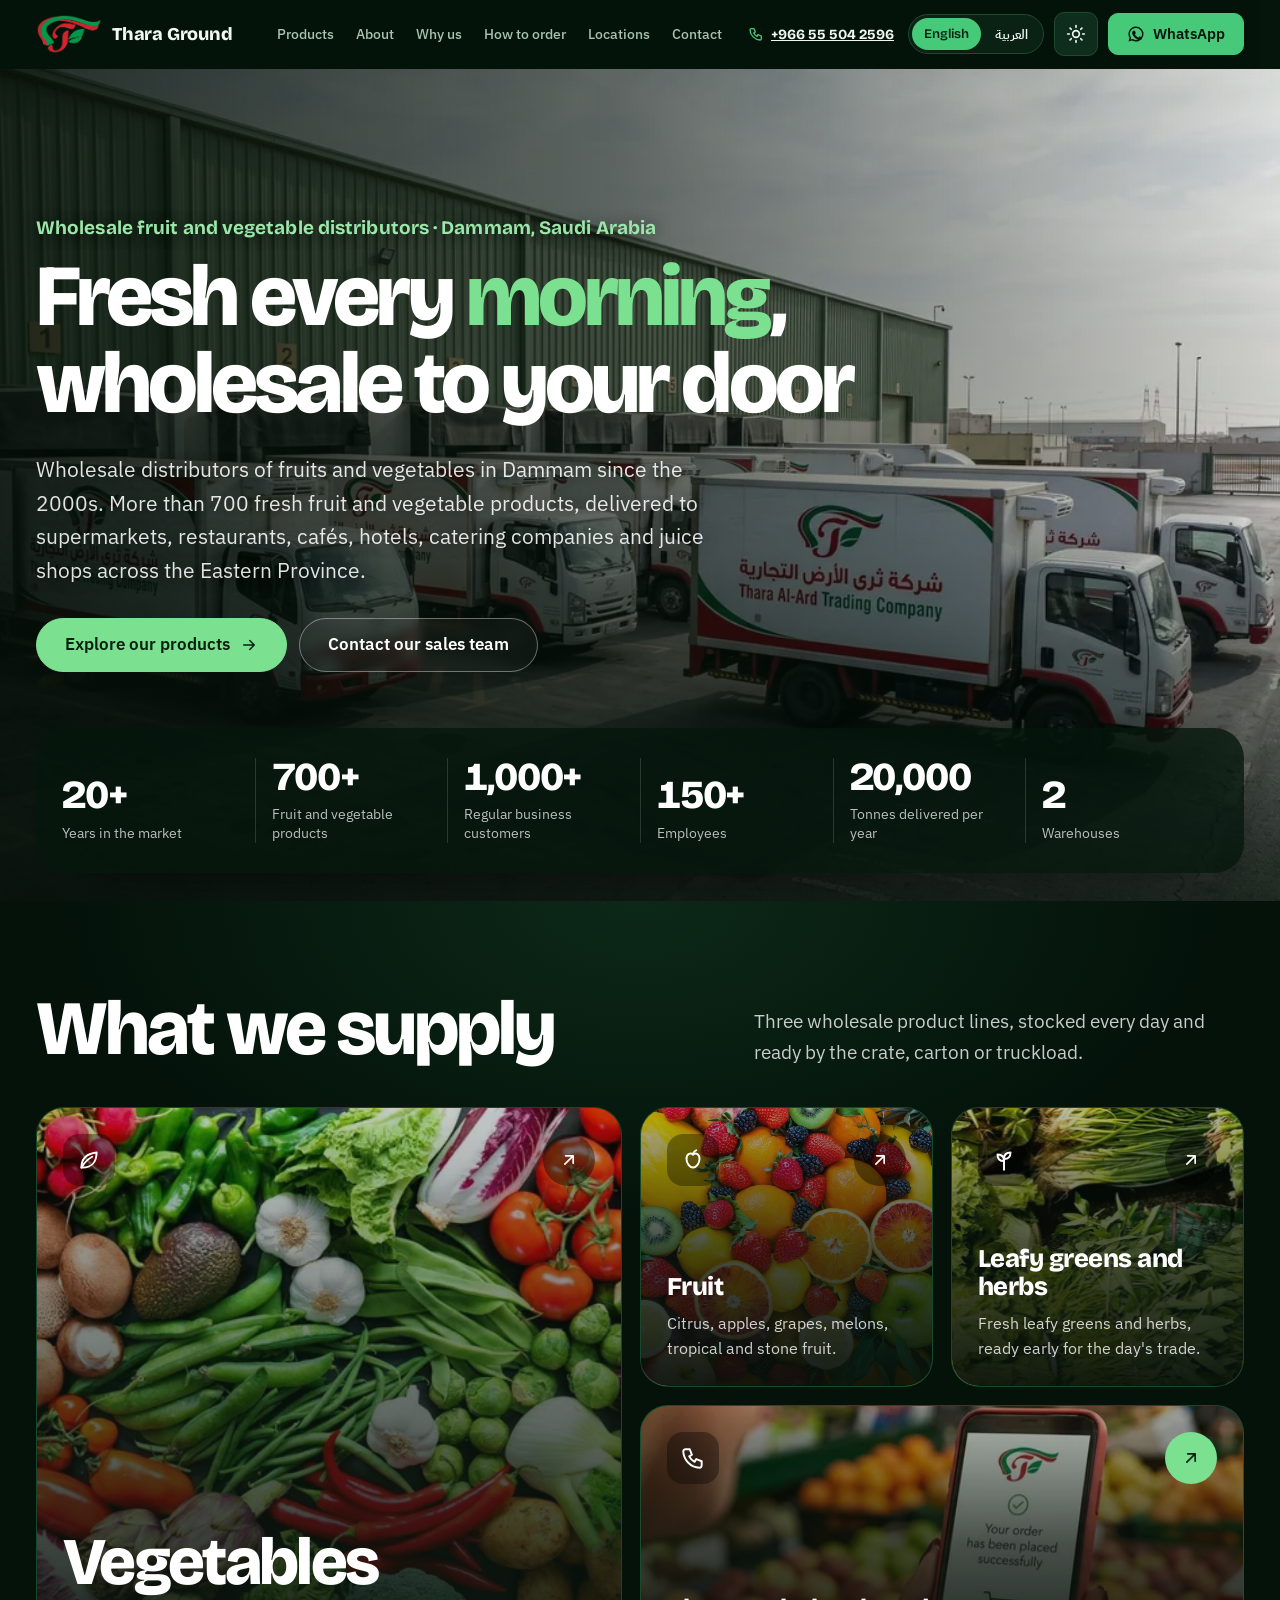
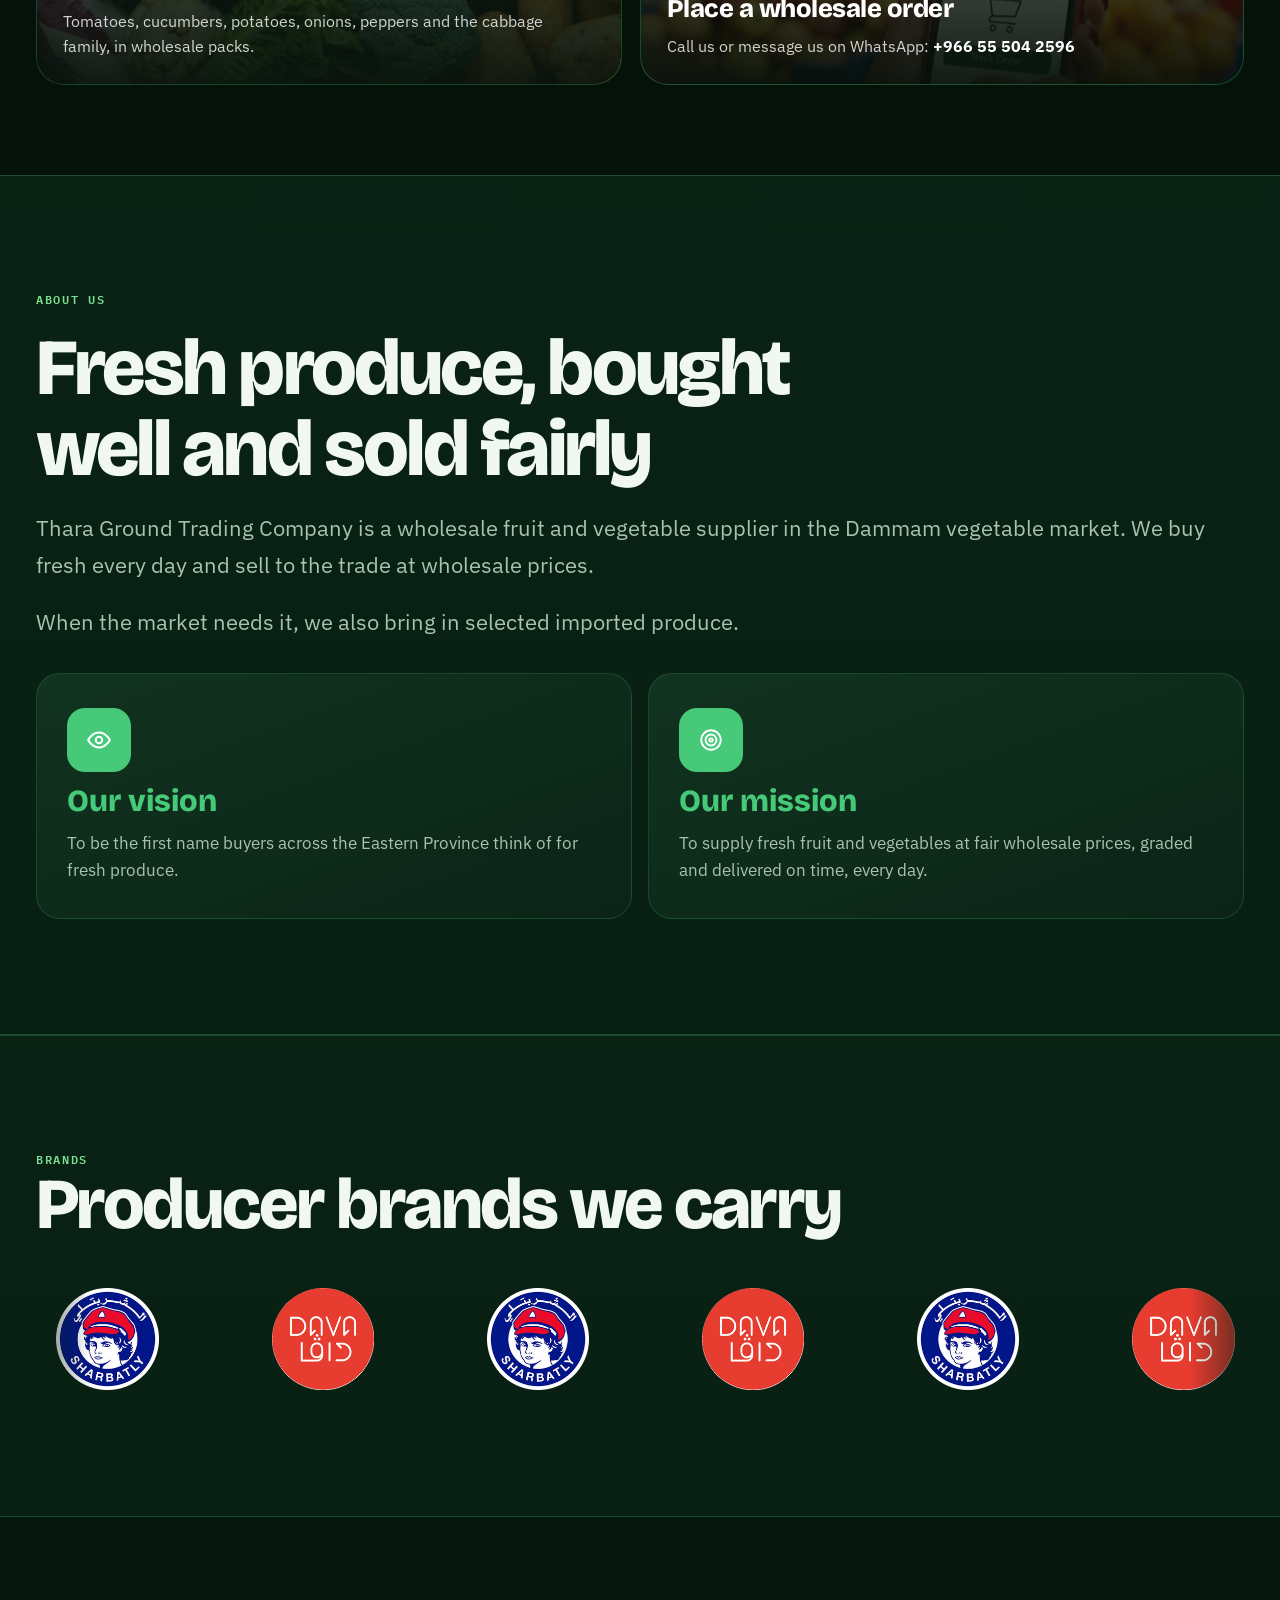
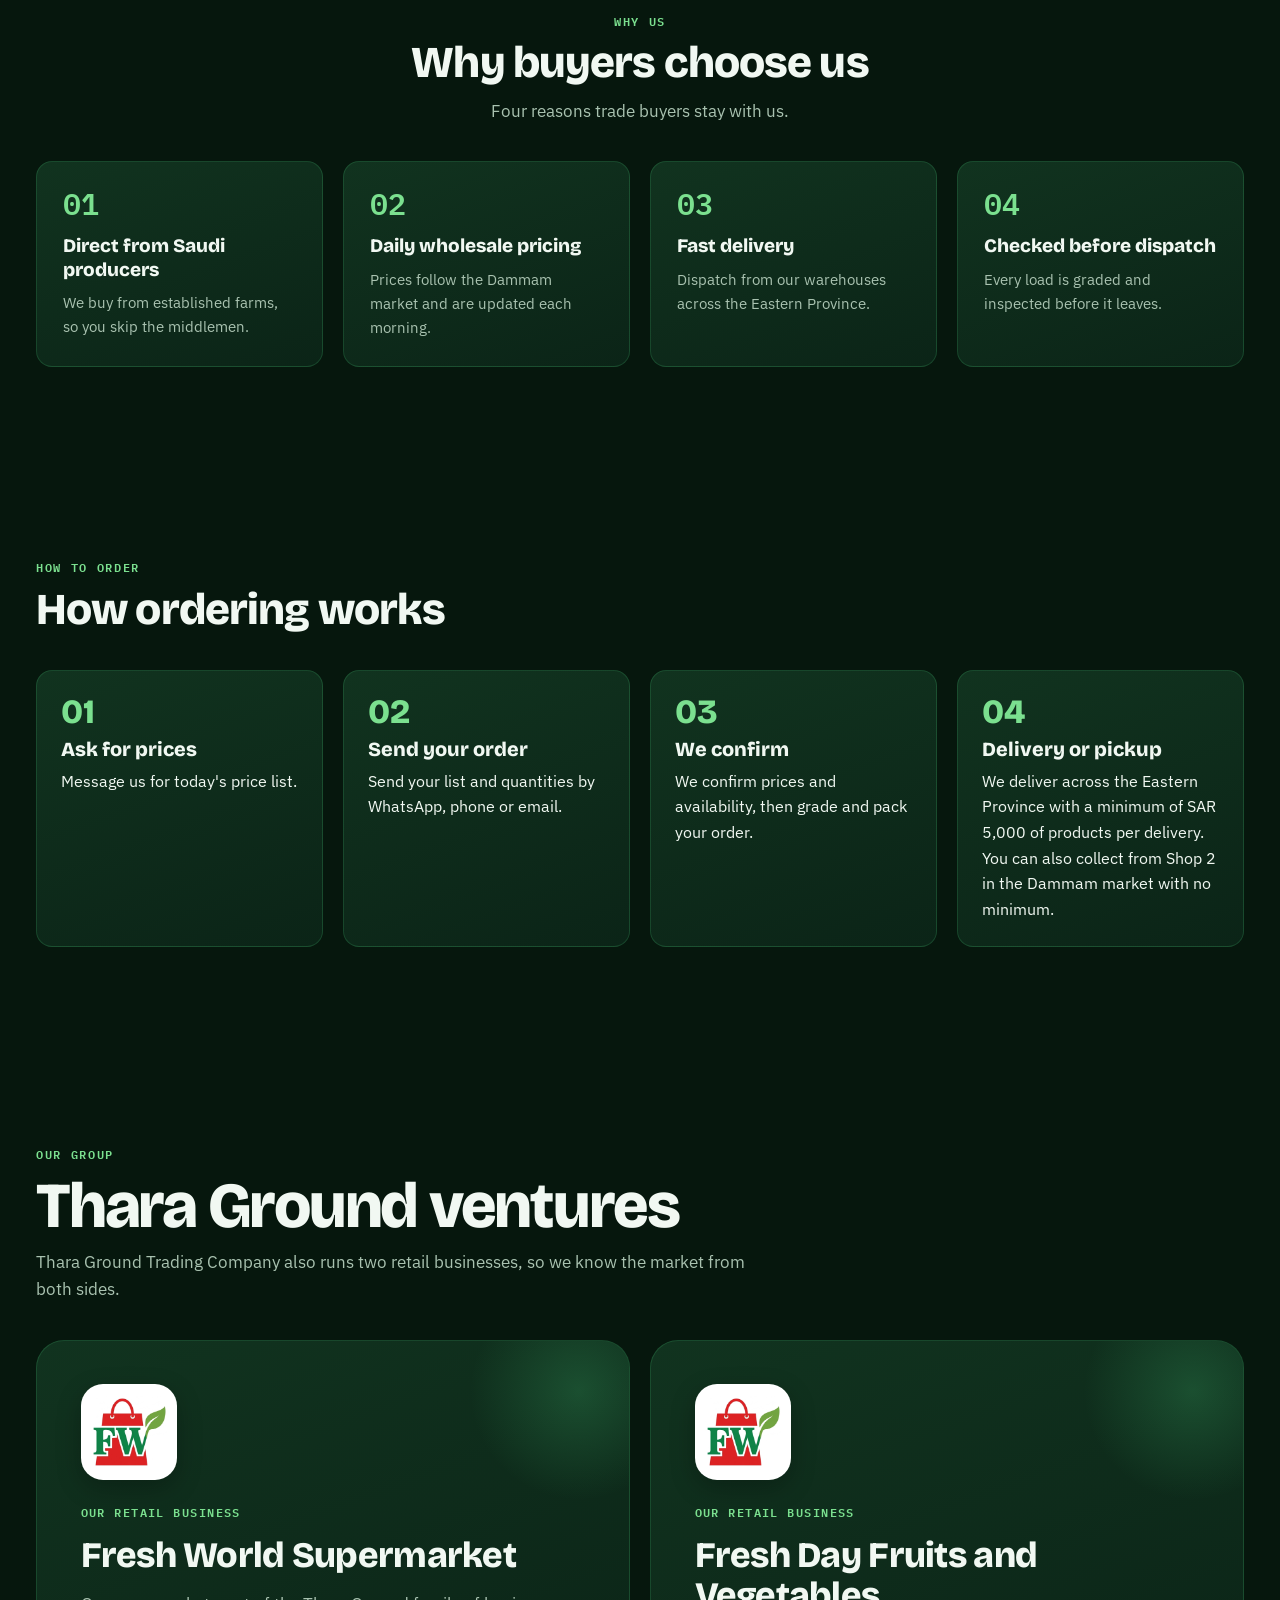
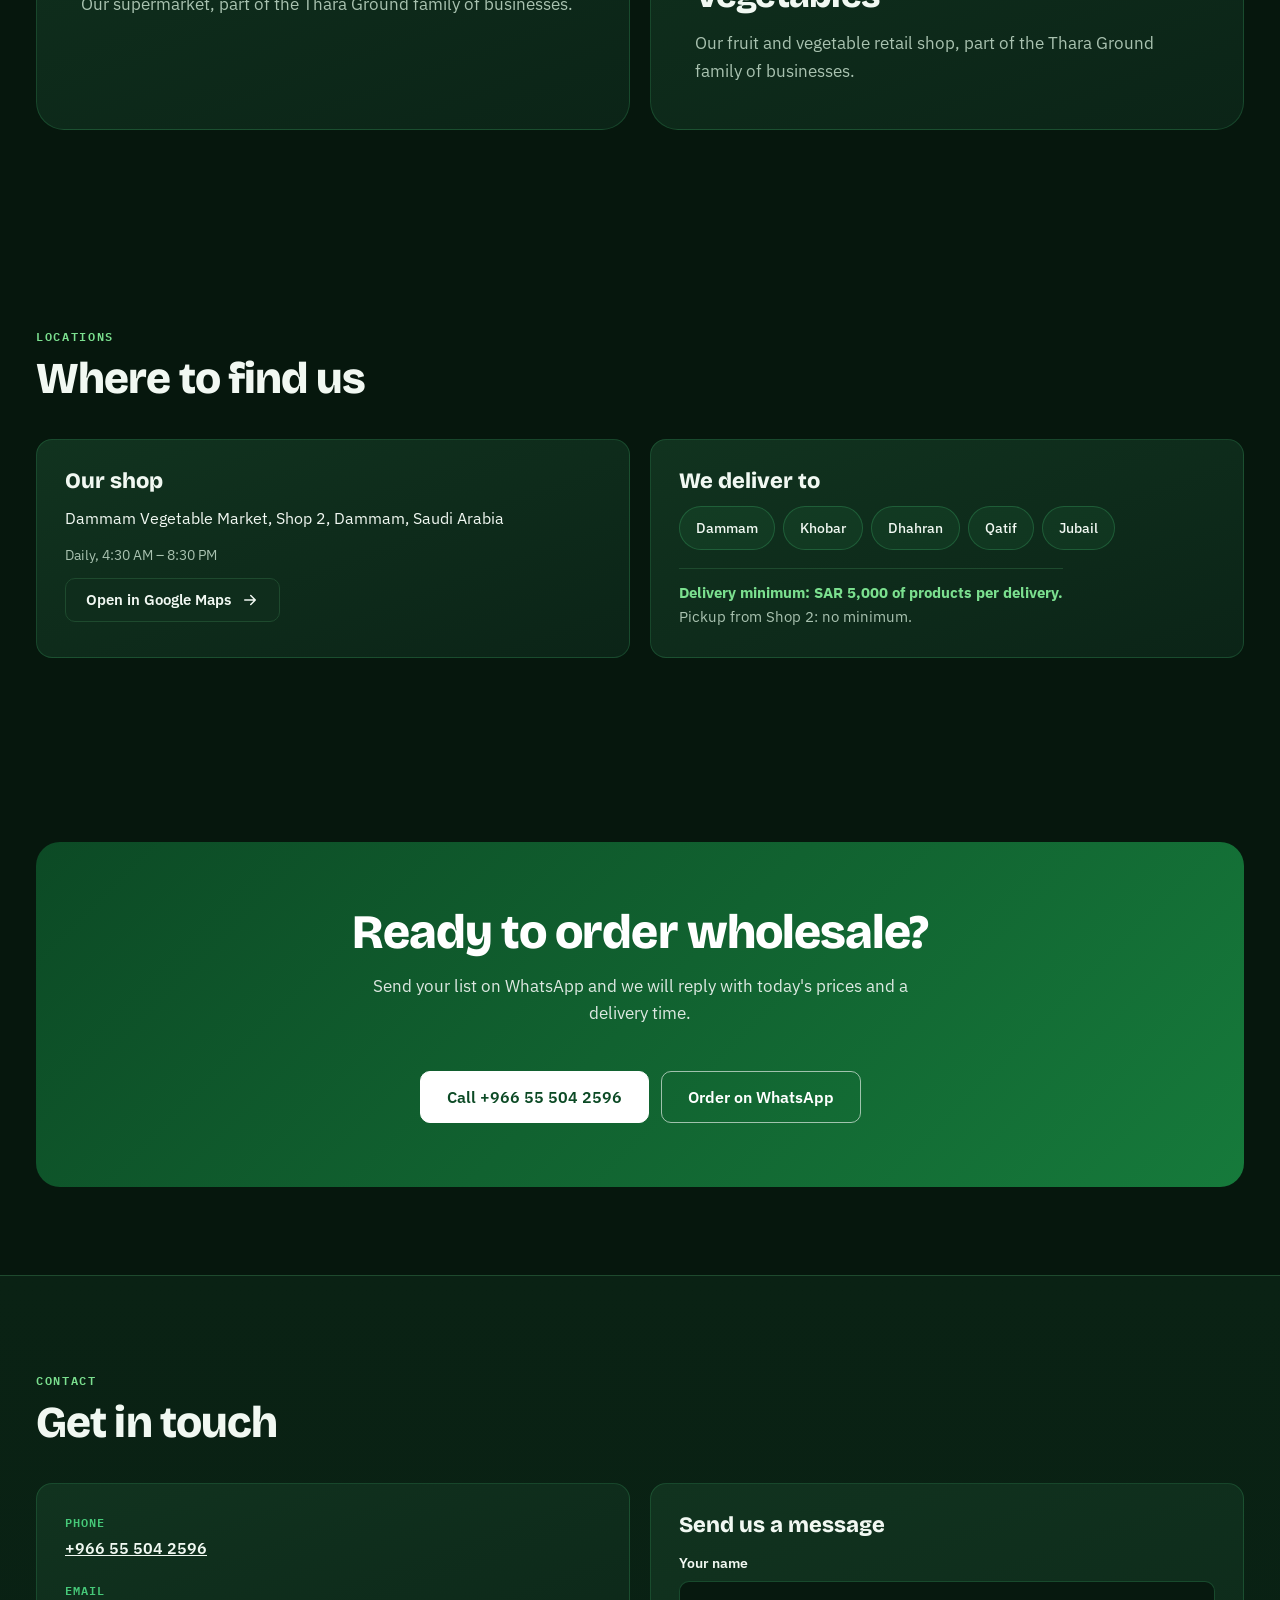
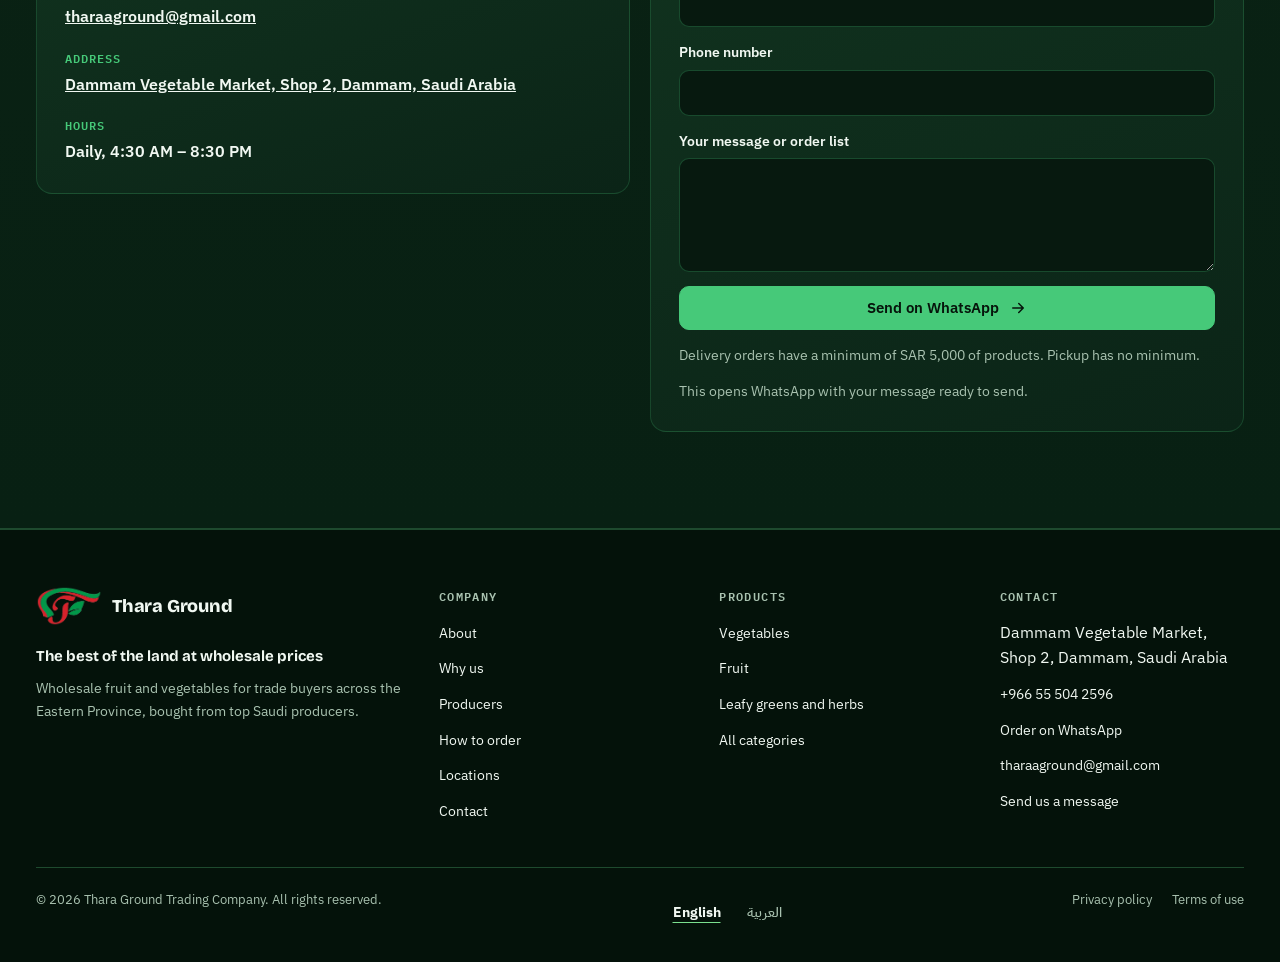
==== commit 119888bd: "Describe Fresh Day as our retail shop (EN/AR) Co-Authored-By: Claude Haiku 5.5 <noreply@anthropic.co" ====
--- a/index.html
+++ b/index.html
@@ -24,7 +24,7 @@
 <noscript><style>.relang #app{visibility:visible}.js .reveal{opacity:1;transform:none}</style></noscript>
 </head>
 <body data-page="home" data-slug="" data-base="" data-alt="ar/index.html">
-<div id="app"><a class="skip" href="#main">Skip to content</a><header class="site-header" id="siteHeader"><div class="wrap hdr"><a class="logo" href="index.html"><img class="logo-mark" src="assets/img/logo.png" alt="Thara Ground logo" width="66" height="40"><span class="logo-text"><b>Thara Ground</b><small>The best of the land at wholesale prices</small></span></a><nav class="nav" id="nav" aria-label="Main navigation"><div class="nav-dd"><a href="#supply">Products</a><div class="mega" role="group" aria-label="Products"><div class="mega-list"><a href="products/veg.html"><b>Vegetables</b><span>Tomatoes, cucumbers, potatoes, onions, peppers and the cabbage family, in wholesale packs.</span></a><a href="products/fruit.html"><b>Fruit</b><span>Citrus, apples, grapes, melons, tropical and stone fruit.</span></a><a href="products/leafy.html"><b>Leafy greens and herbs</b><span>Fresh leafy greens and herbs, ready early for the day&#39;s trade.</span></a></div><div class="mega-shop"><b>Our shop</b><span>Dammam Vegetable Market, Shop 2, Dammam, Saudi Arabia</span><a href="https://www.google.com/maps/search/?api=1&query=Dammam+Vegetable+Market" target="_blank" rel="noopener">Open in Google Maps</a></div></div></div><a href="#about">About</a><a href="#why">Why us</a><a href="#how">How to order</a><a href="#locations">Locations</a><a href="contact.html">Contact</a><div class="nav-extra"><a class="nav-tel" href="tel:+966555042596" dir="ltr"><svg viewBox="0 0 24 24" width="16" height="16" fill="none" stroke="currentColor" stroke-width="2" stroke-linecap="round" stroke-linejoin="round" aria-hidden="true"><path d="M5 4h4l2 5-2.5 1.5a11 11 0 0 0 5 5L15 13l5 2v4a2 2 0 0 1-2 2A16 16 0 0 1 3 6a2 2 0 0 1 2-2z"/></svg>+966 55 504 2596</a><div class="lang-sw" role="group" aria-label="Language"><button type="button" data-lang="en" lang="en" aria-pressed="true">English</button><button type="button" data-lang="ar" lang="ar" aria-pressed="false">العربية</button></div></div><a class="btn primary nav-portal" href="https://wa.me/966555042596?text=Hi%2C%20I%20need%20a%20quotation." target="_blank" rel="noopener">Order on WhatsApp</a></nav><div class="hdr-actions"><a class="hdr-phone" href="tel:+966555042596" dir="ltr"><svg viewBox="0 0 24 24" width="16" height="16" fill="none" stroke="currentColor" stroke-width="2" stroke-linecap="round" stroke-linejoin="round" aria-hidden="true"><path d="M5 4h4l2 5-2.5 1.5a11 11 0 0 0 5 5L15 13l5 2v4a2 2 0 0 1-2 2A16 16 0 0 1 3 6a2 2 0 0 1 2-2z"/></svg>+966 55 504 2596</a><div class="lang-sw" role="group" aria-label="Language"><button type="button" data-lang="en" lang="en" aria-pressed="true">English</button><button type="button" data-lang="ar" lang="ar" aria-pressed="false">العربية</button></div><button type="button" class="icon-btn theme-btn" id="themeBtn" aria-label="Switch between dark and light mode"><svg viewBox="0 0 24 24" width="20" height="20" fill="none" stroke="currentColor" stroke-width="2" stroke-linecap="round" aria-hidden="true"><circle cx="12" cy="12" r="4"/><path d="M12 2v2M12 20v2M4.9 4.9l1.4 1.4M17.7 17.7l1.4 1.4M2 12h2M20 12h2M4.9 19.1l1.4-1.4M17.7 6.3l1.4-1.4"/></svg><svg viewBox="0 0 24 24" width="20" height="20" fill="none" stroke="currentColor" stroke-width="2" stroke-linecap="round" stroke-linejoin="round" aria-hidden="true"><path d="M21 12.8A9 9 0 1 1 11.2 3a7 7 0 0 0 9.8 9.8z"/></svg></button><a class="btn primary hdr-portal" href="https://wa.me/966555042596?text=Hi%2C%20I%20need%20a%20quotation." target="_blank" rel="noopener"><svg viewBox="0 0 24 24" width="18" height="18" fill="currentColor" aria-hidden="true"><path d="M12 2a10 10 0 0 0-8.6 15.1L2 22l5-1.3A10 10 0 1 0 12 2zm0 2a8 8 0 1 1-4.2 14.8l-.4-.2-2.6.7.7-2.5-.3-.4A8 8 0 0 1 12 4zm-3 3.5c-.3 0-.7.1-1 .5-.4.5-1.1 1.2-1.1 2.8s1.2 3.2 1.3 3.4c.2.2 2.3 3.6 5.6 4.9 2.8 1.1 3.3.9 3.9.8.6 0 2-.8 2.2-1.6.3-.8.3-1.5.2-1.6-.1-.2-.3-.3-.7-.5l-2-1c-.3-.1-.5-.2-.7.2l-.9 1.1c-.2.2-.3.2-.7.1-.3-.2-1.4-.5-2.6-1.6-1-.9-1.6-2-1.8-2.3-.2-.3 0-.5.1-.7l.5-.6c.1-.2.2-.3.3-.5.1-.2 0-.4 0-.6l-.9-2.2c-.2-.5-.5-.5-.7-.5z"/></svg>WhatsApp</a><button type="button" class="icon-btn menu-btn" id="menuBtn" aria-expanded="false" aria-controls="nav" aria-label="Open menu"><svg viewBox="0 0 24 24" width="22" height="22" fill="none" stroke="currentColor" stroke-width="2" stroke-linecap="round" aria-hidden="true"><path d="M4 7h16M4 12h16M4 17h16"/></svg><svg viewBox="0 0 24 24" width="22" height="22" fill="none" stroke="currentColor" stroke-width="2" stroke-linecap="round" aria-hidden="true"><path d="M6 6l12 12M18 6L6 18"/></svg></button></div></div></header><main id="main"><section class="hero" id="top" aria-labelledby="heroTitle"><div class="hero-media" aria-hidden="true"><img class="hero-img" src="assets/img/hero.webp" alt="Thara Ground delivery trucks at the Dammam wholesale market" width="1600" height="900" fetchpriority="high" decoding="async"></div><div class="hero-shade" aria-hidden="true"></div><div class="wrap hero-in"><div class="hero-copy" role="tabpanel"><p class="hero-eyebrow">Wholesale fruit and vegetable distributors · Dammam, Saudi Arabia</p><h1 id="heroTitle">Fresh every <em class="accent">morning</em>, wholesale to your door</h1><p class="lead" id="heroSub">Wholesale distributors of fruits and vegetables in Dammam since the 2000s. More than 700 fresh fruit and vegetable products, delivered to supermarkets, restaurants, cafés, hotels, catering companies and juice shops across the Eastern Province.</p><div class="cta"><a class="btn primary lg" href="#supply">Explore our products<svg class="arr" viewBox="0 0 24 24" width="18" height="18" fill="none" stroke="currentColor" stroke-width="2" stroke-linecap="round" stroke-linejoin="round" aria-hidden="true"><path d="M5 12h14M13 6l6 6-6 6"/></svg></a><a class="btn outline lg" href="contact.html">Contact our sales team</a></div></div><dl class="hero-stats" aria-label="Key numbers"><div class="stat"><dt>Years in the market</dt><dd><span class="count" dir="ltr" data-to="20" data-suffix="+">20+</span></dd></div><div class="stat"><dt>Fruit and vegetable products</dt><dd><span class="count" dir="ltr" data-to="700" data-suffix="+">700+</span></dd></div><div class="stat"><dt>Regular business customers</dt><dd><span class="count" dir="ltr" data-to="1000" data-suffix="+">1,000+</span></dd></div><div class="stat"><dt>Employees</dt><dd><span class="count" dir="ltr" data-to="150" data-suffix="+">150+</span></dd></div><div class="stat"><dt>Tonnes delivered per year</dt><dd><span class="count" dir="ltr" data-to="20000" data-suffix="">20,000</span></dd></div><div class="stat"><dt>Warehouses</dt><dd><span class="count" dir="ltr" data-to="2" data-suffix="">2</span></dd></div></dl></div></section><section class="sec dark" id="supply" aria-labelledby="supplyT"><div class="wrap"><div class="sup-head reveal"><h2 class="title" id="supplyT">What we supply</h2><p>Three wholesale product lines, stocked every day and ready by the crate, carton or truckload.</p></div><div class="bento"><a class="bn bn-veg bn-big reveal" style="--i:0" href="products/veg.html"><span class="bn-bg" aria-hidden="true"><img src="assets/img/vegetables.webp" data-fallback="assets/img/cat/tomatoes.svg" alt="Fresh vegetables wholesale at Thara Ground, Dammam" width="800" height="600" loading="lazy" decoding="async"></span><span class="bn-top"><span class="bn-ic"><svg viewBox="0 0 24 24" width="26" height="26" fill="none" stroke="currentColor" stroke-width="1.8" stroke-linecap="round" stroke-linejoin="round" aria-hidden="true"><path d="M5 19c0-8 5-13 14-14 0 9-5 14-13 14z"/><path d="M5 19c3-5 6-8 10-10"/></svg></span><span class="bn-go"><svg class="ur" viewBox="0 0 24 24" width="20" height="20" fill="none" stroke="currentColor" stroke-width="2" stroke-linecap="round" stroke-linejoin="round" aria-hidden="true"><path d="M7 17L17 7M8 7h9v9"/></svg></span></span><span class="bn-body"><span class="bn-t">Vegetables</span><span class="bn-d">Tomatoes, cucumbers, potatoes, onions, peppers and the cabbage family, in wholesale packs.</span></span></a><a class="bn bn-fruit reveal" style="--i:1" href="products/fruit.html"><span class="bn-bg" aria-hidden="true"><img src="assets/img/fruits.webp" data-fallback="assets/img/cat/citrus.svg" alt="Fresh fruit wholesale at Thara Ground, Dammam" width="800" height="600" loading="lazy" decoding="async"></span><span class="bn-top"><span class="bn-ic"><svg viewBox="0 0 24 24" width="26" height="26" fill="none" stroke="currentColor" stroke-width="1.8" stroke-linecap="round" stroke-linejoin="round" aria-hidden="true"><path d="M12 7c-2-2-6-1-6 4 0 4 3 8 6 8s6-4 6-8c0-5-4-6-6-4z"/><path d="M12 7c0-2 1-3 3-4"/></svg></span><span class="bn-go"><svg class="ur" viewBox="0 0 24 24" width="20" height="20" fill="none" stroke="currentColor" stroke-width="2" stroke-linecap="round" stroke-linejoin="round" aria-hidden="true"><path d="M7 17L17 7M8 7h9v9"/></svg></span></span><span class="bn-body"><span class="bn-t">Fruit</span><span class="bn-d">Citrus, apples, grapes, melons, tropical and stone fruit.</span></span></a><a class="bn bn-leafy reveal" style="--i:2" href="products/leafy.html"><span class="bn-bg" aria-hidden="true"><img src="assets/img/leafy.webp" data-fallback="assets/img/cat/leafy-herbs.svg" alt="Fresh leafy greens and herbs at Thara Ground, Dammam" width="800" height="600" loading="lazy" decoding="async"></span><span class="bn-top"><span class="bn-ic"><svg viewBox="0 0 24 24" width="26" height="26" fill="none" stroke="currentColor" stroke-width="1.8" stroke-linecap="round" stroke-linejoin="round" aria-hidden="true"><path d="M12 21V9"/><path d="M12 13c-4 0-6-2-6-6 4 0 6 2 6 6z"/><path d="M12 11c0-4 2-6 6-6 0 4-2 6-6 6z"/></svg></span><span class="bn-go"><svg class="ur" viewBox="0 0 24 24" width="20" height="20" fill="none" stroke="currentColor" stroke-width="2" stroke-linecap="round" stroke-linejoin="round" aria-hidden="true"><path d="M7 17L17 7M8 7h9v9"/></svg></span></span><span class="bn-body"><span class="bn-t">Leafy greens and herbs</span><span class="bn-d">Fresh leafy greens and herbs, ready early for the day&#39;s trade.</span></span></a><a class="bn bn-order reveal" style="--i:4" href="tel:+966555042596"><span class="bn-bg" aria-hidden="true"><img src="assets/img/order.webp" alt="Ordering fresh fruit and vegetables by phone from Thara Ground" width="800" height="446" loading="lazy" decoding="async"></span><span class="bn-top"><span class="bn-ic"><svg viewBox="0 0 24 24" width="26" height="26" fill="none" stroke="currentColor" stroke-width="1.8" stroke-linecap="round" stroke-linejoin="round" aria-hidden="true"><path d="M5 4h4l2 5-2.5 1.5a11 11 0 0 0 5 5L15 13l5 2v4a2 2 0 0 1-2 2A16 16 0 0 1 3 6a2 2 0 0 1 2-2z"/></svg></span><span class="bn-go acc"><svg class="ur" viewBox="0 0 24 24" width="20" height="20" fill="none" stroke="currentColor" stroke-width="2" stroke-linecap="round" stroke-linejoin="round" aria-hidden="true"><path d="M7 17L17 7M8 7h9v9"/></svg></span></span><span class="bn-body"><span class="bn-t">Place a wholesale order</span><span class="bn-d">Call us or message us on WhatsApp: <b dir="ltr">+966 55 504 2596</b></span></span></a></div></div></section><section class="sec alt" id="about" aria-labelledby="aboutT"><div class="wrap about-grid about-solo"><div class="about-text reveal"><p class="eyebrow">About us</p><h2 class="title" id="aboutT">Fresh produce, bought well and sold fairly</h2><p>Thara Ground Trading Company is a wholesale fruit and vegetable supplier in the Dammam vegetable market. We buy fresh every day and sell to the trade at wholesale prices.</p><p>When the market needs it, we also bring in selected imported produce.</p><div class="vm"><div class="card vm-card"><span class="vm-ic" aria-hidden="true"><svg viewBox="0 0 24 24" width="26" height="26" fill="none" stroke="currentColor" stroke-width="1.8" stroke-linecap="round" stroke-linejoin="round"><path d="M2 12s3.6-7 10-7 10 7 10 7-3.6 7-10 7S2 12 2 12z"/><circle cx="12" cy="12" r="3"/></svg></span><h3>Our vision</h3><p>To be the first name buyers across the Eastern Province think of for fresh produce.</p></div><div class="card vm-card"><span class="vm-ic" aria-hidden="true"><svg viewBox="0 0 24 24" width="26" height="26" fill="none" stroke="currentColor" stroke-width="1.8" stroke-linecap="round" stroke-linejoin="round"><circle cx="12" cy="12" r="9"/><circle cx="12" cy="12" r="5"/><circle cx="12" cy="12" r="1.5"/></svg></span><h3>Our mission</h3><p>To supply fresh fruit and vegetables at fair wholesale prices, graded and delivered on time, every day.</p></div></div></div></div></section><section class="sec alt" id="brands" aria-labelledby="brandsT"><div class="wrap"><div class="sec-head row reveal"><div><p class="eyebrow">Brands</p><h2 class="title" id="brandsT">Producer brands we carry</h2></div></div></div><div class="mq-wrap"><div class="marquee " dir="ltr"><div class="marquee-track"><ul role="list" aria-label="Producer brands we carry"><li><img class="logo-img" src="assets/img/sharbatly.png" alt="Sharbatly Fruit" loading="lazy" height="40"></li><li><img class="logo-img" src="assets/img/dawa.png" alt="Dawa Agriculture" loading="lazy" height="40"></li><li><img class="logo-img" src="assets/img/sharbatly.png" alt="Sharbatly Fruit" loading="lazy" height="40"></li><li><img class="logo-img" src="assets/img/dawa.png" alt="Dawa Agriculture" loading="lazy" height="40"></li><li><img class="logo-img" src="assets/img/sharbatly.png" alt="Sharbatly Fruit" loading="lazy" height="40"></li><li><img class="logo-img" src="assets/img/dawa.png" alt="Dawa Agriculture" loading="lazy" height="40"></li><li><img class="logo-img" src="assets/img/sharbatly.png" alt="Sharbatly Fruit" loading="lazy" height="40"></li><li><img class="logo-img" src="assets/img/dawa.png" alt="Dawa Agriculture" loading="lazy" height="40"></li></ul><ul aria-hidden="true"><li><img class="logo-img" src="assets/img/sharbatly.png" alt="Sharbatly Fruit" loading="lazy" height="40"></li><li><img class="logo-img" src="assets/img/dawa.png" alt="Dawa Agriculture" loading="lazy" height="40"></li><li><img class="logo-img" src="assets/img/sharbatly.png" alt="Sharbatly Fruit" loading="lazy" height="40"></li><li><img class="logo-img" src="assets/img/dawa.png" alt="Dawa Agriculture" loading="lazy" height="40"></li><li><img class="logo-img" src="assets/img/sharbatly.png" alt="Sharbatly Fruit" loading="lazy" height="40"></li><li><img class="logo-img" src="assets/img/dawa.png" alt="Dawa Agriculture" loading="lazy" height="40"></li><li><img class="logo-img" src="assets/img/sharbatly.png" alt="Sharbatly Fruit" loading="lazy" height="40"></li><li><img class="logo-img" src="assets/img/dawa.png" alt="Dawa Agriculture" loading="lazy" height="40"></li></ul></div></div></div></section><section class="sec" id="why" aria-labelledby="whyT"><div class="wrap"><div class="sec-head reveal center"><p class="eyebrow">Why us</p><h2 class="title" id="whyT">Why buyers choose us</h2><p class="sub">Four reasons trade buyers stay with us.</p></div><div class="grid-4"><article class="card info-card reveal" style="--i:0"><span class="why-n">01</span><h3>Direct from Saudi producers</h3><p>We buy from established farms, so you skip the middlemen.</p></article><article class="card info-card reveal" style="--i:1"><span class="why-n">02</span><h3>Daily wholesale pricing</h3><p>Prices follow the Dammam market and are updated each morning.</p></article><article class="card info-card reveal" style="--i:2"><span class="why-n">03</span><h3>Fast delivery</h3><p>Dispatch from our warehouses across the Eastern Province.</p></article><article class="card info-card reveal" style="--i:3"><span class="why-n">04</span><h3>Checked before dispatch</h3><p>Every load is graded and inspected before it leaves.</p></article></div></div></section><section class="sec" id="how" aria-labelledby="howT"><div class="wrap"><div class="sec-head reveal"><p class="eyebrow">How to order</p><h2 class="title" id="howT">How ordering works</h2></div><ol class="steps" role="list"><li class="step card reveal" style="--i:0"><span class="step-n">01</span><h3>Ask for prices</h3><p>Message us for today&#39;s price list.</p></li><li class="step card reveal" style="--i:1"><span class="step-n">02</span><h3>Send your order</h3><p>Send your list and quantities by WhatsApp, phone or email.</p></li><li class="step card reveal" style="--i:2"><span class="step-n">03</span><h3>We confirm</h3><p>We confirm prices and availability, then grade and pack your order.</p></li><li class="step card reveal" style="--i:3"><span class="step-n">04</span><h3>Delivery or pickup</h3><p>We deliver across the Eastern Province with a minimum of SAR 5,000 of products per delivery. You can also collect from Shop 2 in the Dammam market with no minimum.</p></li></ol></div></section><section class="sec" id="ventures" aria-labelledby="grpT"><div class="wrap"><div class="sec-head reveal"><p class="eyebrow">Our group</p><h2 class="title" id="grpT">Thara Ground ventures</h2><p class="sub">Thara Ground Trading Company also runs two retail businesses, so we know the market from both sides.</p></div><div class="grid-2 vent-grid"><article class="card vent-card reveal" style="--i:0"><span class="vent-logo"><img src="assets/img/freshday.png" alt="Fresh Day Fruits and Vegetables logo" width="417" height="398" loading="lazy" decoding="async"></span><p class="vent-tag">Thara Ground venture</p><h3>Fresh World Supermarket</h3><p>Our supermarket, part of the Thara Ground family of businesses.</p></article><article class="card vent-card reveal" style="--i:1"><span class="vent-logo"><img src="assets/img/freshday.png" alt="Fresh Day Fruits and Vegetables logo" width="417" height="398" loading="lazy" decoding="async"></span><p class="vent-tag">Thara Ground venture</p><h3>Fresh Day Fruits and Vegetables</h3><p>Our fruit and vegetable business, part of the Thara Ground family of businesses.</p></article></div></div></section><section class="sec" id="locations" aria-labelledby="locT"><div class="wrap"><div class="sec-head reveal"><p class="eyebrow">Locations</p><h2 class="title" id="locT">Where to find us</h2></div><div class="grid-2"><article class="card loc-card reveal"><h3>Our shop</h3><p>Dammam Vegetable Market, Shop 2, Dammam, Saudi Arabia</p><p class="muted">Daily, 4:30 AM – 8:30 PM</p><a class="btn" href="https://www.google.com/maps/search/?api=1&query=Dammam+Vegetable+Market" target="_blank" rel="noopener">Open in Google Maps<svg class="arr" viewBox="0 0 24 24" width="18" height="18" fill="none" stroke="currentColor" stroke-width="2" stroke-linecap="round" stroke-linejoin="round" aria-hidden="true"><path d="M5 12h14M13 6l6 6-6 6"/></svg></a></article><article class="card loc-card reveal" style="--i:1"><h3>We deliver to</h3><ul class="chips" role="list"><li class="chip">Dammam</li><li class="chip">Khobar</li><li class="chip">Dhahran</li><li class="chip">Qatif</li><li class="chip">Jubail</li></ul><p class="order-min"><strong>Delivery minimum: SAR 5,000 of products per delivery.</strong><br>Pickup from Shop 2: no minimum.</p></article></div></div></section><section class="cta-band" id="order" aria-labelledby="ctaT"><div class="wrap"><div class="cta-in reveal"><h2 id="ctaT">Ready to order wholesale?</h2><p>Send your list on WhatsApp and we will reply with today&#39;s prices and a delivery time.</p><div class="cta"><a class="btn light lg" href="tel:+966555042596" dir="ltr">Call +966 55 504 2596</a><a class="btn ghost-light lg" href="https://wa.me/966555042596?text=Hi%2C%20I%20need%20a%20quotation." target="_blank" rel="noopener">Order on WhatsApp</a></div></div></div></section><section class="sec alt" id="contact" aria-labelledby="contactT"><div class="wrap"><div class="sec-head reveal"><p class="eyebrow">Contact</p><h2 class="title" id="contactT">Get in touch</h2></div><div class="grid-2 contact-grid"><dl class="contact-list card reveal"><div><dt>Phone</dt><dd><a href="tel:+966555042596" dir="ltr">+966 55 504 2596</a></dd></div><div><dt>Email</dt><dd><a href="mailto:tharaaground@gmail.com">tharaaground@gmail.com</a></dd></div><div><dt>Address</dt><dd><a href="https://www.google.com/maps/search/?api=1&query=Dammam+Vegetable+Market" target="_blank" rel="noopener">Dammam Vegetable Market, Shop 2, Dammam, Saudi Arabia</a></dd></div><div><dt>Hours</dt><dd>Daily, 4:30 AM – 8:30 PM</dd></div></dl><form class="card contact-form reveal" id="contactForm" name="contact" method="POST" data-netlify="true" style="--i:1"><input type="hidden" name="form-name" value="contact"><h3>Send us a message</h3><label>Your name<input name="name" autocomplete="name" required></label><label>Phone number<input name="phone" type="tel" autocomplete="tel" dir="ltr"></label><label>Your message or order list<textarea name="msg" rows="4" required></textarea></label><button class="btn primary" type="submit">Send on WhatsApp<svg class="arr" viewBox="0 0 24 24" width="18" height="18" fill="none" stroke="currentColor" stroke-width="2" stroke-linecap="round" stroke-linejoin="round" aria-hidden="true"><path d="M5 12h14M13 6l6 6-6 6"/></svg></button><p class="muted">Delivery orders have a minimum of SAR 5,000 of products. Pickup has no minimum.</p><p class="muted">This opens WhatsApp with your message ready to send.</p><p class="form-status" id="formStatus" role="status" aria-live="polite"></p></form></div></div></section></main><footer class="site-footer"><div class="wrap"><div class="foot-grid"><div class="foot-brand"><a class="logo" href="index.html"><img class="logo-mark" src="assets/img/logo.png" alt="Thara Ground logo" width="66" height="40" loading="lazy"><span class="logo-text"><b>Thara Ground</b></span></a><p class="foot-tag">The best of the land at wholesale prices</p><p>Wholesale fruit and vegetables for trade buyers across the Eastern Province, bought from top Saudi producers.</p></div><div><h2 class="foot-h">Company</h2><ul><li><a href="#about">About</a></li><li><a href="#why">Why us</a></li><li><a href="#brands">Producers</a></li><li><a href="#how">How to order</a></li><li><a href="#locations">Locations</a></li><li><a href="contact.html">Contact</a></li></ul></div><div><h2 class="foot-h">Products</h2><ul><li><a href="products/veg.html">Vegetables</a></li><li><a href="products/fruit.html">Fruit</a></li><li><a href="products/leafy.html">Leafy greens and herbs</a></li><li><a href="#supply">All categories</a></li></ul></div><div><h2 class="foot-h">Contact</h2><ul class="foot-contact"><li>Dammam Vegetable Market, Shop 2, Dammam, Saudi Arabia</li><li><a href="tel:+966555042596" dir="ltr">+966 55 504 2596</a></li><li><a href="https://wa.me/966555042596?text=Hi%2C%20I%20need%20a%20quotation." target="_blank" rel="noopener">Order on WhatsApp</a></li><li><a href="mailto:tharaaground@gmail.com">tharaaground@gmail.com</a></li><li><a href="contact.html">Send us a message</a></li></ul></div></div><div class="foot-bottom"><p>© 2026 Thara Ground Trading Company. All rights reserved.</p><div class="foot-lang" role="group" aria-label="Language"><button type="button" data-lang="en" lang="en" aria-pressed="true">English</button><button type="button" data-lang="ar" lang="ar" aria-pressed="false">العربية</button></div><p class="foot-legal"><a href="privacy.html">Privacy policy</a><a href="terms.html">Terms of use</a></p></div></div></footer></div>
+<div id="app"><a class="skip" href="#main">Skip to content</a><header class="site-header" id="siteHeader"><div class="wrap hdr"><a class="logo" href="index.html"><img class="logo-mark" src="assets/img/logo.png" alt="Thara Ground logo" width="66" height="40"><span class="logo-text"><b>Thara Ground</b><small>The best of the land at wholesale prices</small></span></a><nav class="nav" id="nav" aria-label="Main navigation"><div class="nav-dd"><a href="#supply">Products</a><div class="mega" role="group" aria-label="Products"><div class="mega-list"><a href="products/veg.html"><b>Vegetables</b><span>Tomatoes, cucumbers, potatoes, onions, peppers and the cabbage family, in wholesale packs.</span></a><a href="products/fruit.html"><b>Fruit</b><span>Citrus, apples, grapes, melons, tropical and stone fruit.</span></a><a href="products/leafy.html"><b>Leafy greens and herbs</b><span>Fresh leafy greens and herbs, ready early for the day&#39;s trade.</span></a></div><div class="mega-shop"><b>Our shop</b><span>Dammam Vegetable Market, Shop 2, Dammam, Saudi Arabia</span><a href="https://www.google.com/maps/search/?api=1&query=Dammam+Vegetable+Market" target="_blank" rel="noopener">Open in Google Maps</a></div></div></div><a href="#about">About</a><a href="#why">Why us</a><a href="#how">How to order</a><a href="#locations">Locations</a><a href="contact.html">Contact</a><div class="nav-extra"><a class="nav-tel" href="tel:+966555042596" dir="ltr"><svg viewBox="0 0 24 24" width="16" height="16" fill="none" stroke="currentColor" stroke-width="2" stroke-linecap="round" stroke-linejoin="round" aria-hidden="true"><path d="M5 4h4l2 5-2.5 1.5a11 11 0 0 0 5 5L15 13l5 2v4a2 2 0 0 1-2 2A16 16 0 0 1 3 6a2 2 0 0 1 2-2z"/></svg>+966 55 504 2596</a><div class="lang-sw" role="group" aria-label="Language"><button type="button" data-lang="en" lang="en" aria-pressed="true">English</button><button type="button" data-lang="ar" lang="ar" aria-pressed="false">العربية</button></div></div><a class="btn primary nav-portal" href="https://wa.me/966555042596?text=Hi%2C%20I%20need%20a%20quotation." target="_blank" rel="noopener">Order on WhatsApp</a></nav><div class="hdr-actions"><a class="hdr-phone" href="tel:+966555042596" dir="ltr"><svg viewBox="0 0 24 24" width="16" height="16" fill="none" stroke="currentColor" stroke-width="2" stroke-linecap="round" stroke-linejoin="round" aria-hidden="true"><path d="M5 4h4l2 5-2.5 1.5a11 11 0 0 0 5 5L15 13l5 2v4a2 2 0 0 1-2 2A16 16 0 0 1 3 6a2 2 0 0 1 2-2z"/></svg>+966 55 504 2596</a><div class="lang-sw" role="group" aria-label="Language"><button type="button" data-lang="en" lang="en" aria-pressed="true">English</button><button type="button" data-lang="ar" lang="ar" aria-pressed="false">العربية</button></div><button type="button" class="icon-btn theme-btn" id="themeBtn" aria-label="Switch between dark and light mode"><svg viewBox="0 0 24 24" width="20" height="20" fill="none" stroke="currentColor" stroke-width="2" stroke-linecap="round" aria-hidden="true"><circle cx="12" cy="12" r="4"/><path d="M12 2v2M12 20v2M4.9 4.9l1.4 1.4M17.7 17.7l1.4 1.4M2 12h2M20 12h2M4.9 19.1l1.4-1.4M17.7 6.3l1.4-1.4"/></svg><svg viewBox="0 0 24 24" width="20" height="20" fill="none" stroke="currentColor" stroke-width="2" stroke-linecap="round" stroke-linejoin="round" aria-hidden="true"><path d="M21 12.8A9 9 0 1 1 11.2 3a7 7 0 0 0 9.8 9.8z"/></svg></button><a class="btn primary hdr-portal" href="https://wa.me/966555042596?text=Hi%2C%20I%20need%20a%20quotation." target="_blank" rel="noopener"><svg viewBox="0 0 24 24" width="18" height="18" fill="currentColor" aria-hidden="true"><path d="M12 2a10 10 0 0 0-8.6 15.1L2 22l5-1.3A10 10 0 1 0 12 2zm0 2a8 8 0 1 1-4.2 14.8l-.4-.2-2.6.7.7-2.5-.3-.4A8 8 0 0 1 12 4zm-3 3.5c-.3 0-.7.1-1 .5-.4.5-1.1 1.2-1.1 2.8s1.2 3.2 1.3 3.4c.2.2 2.3 3.6 5.6 4.9 2.8 1.1 3.3.9 3.9.8.6 0 2-.8 2.2-1.6.3-.8.3-1.5.2-1.6-.1-.2-.3-.3-.7-.5l-2-1c-.3-.1-.5-.2-.7.2l-.9 1.1c-.2.2-.3.2-.7.1-.3-.2-1.4-.5-2.6-1.6-1-.9-1.6-2-1.8-2.3-.2-.3 0-.5.1-.7l.5-.6c.1-.2.2-.3.3-.5.1-.2 0-.4 0-.6l-.9-2.2c-.2-.5-.5-.5-.7-.5z"/></svg>WhatsApp</a><button type="button" class="icon-btn menu-btn" id="menuBtn" aria-expanded="false" aria-controls="nav" aria-label="Open menu"><svg viewBox="0 0 24 24" width="22" height="22" fill="none" stroke="currentColor" stroke-width="2" stroke-linecap="round" aria-hidden="true"><path d="M4 7h16M4 12h16M4 17h16"/></svg><svg viewBox="0 0 24 24" width="22" height="22" fill="none" stroke="currentColor" stroke-width="2" stroke-linecap="round" aria-hidden="true"><path d="M6 6l12 12M18 6L6 18"/></svg></button></div></div></header><main id="main"><section class="hero" id="top" aria-labelledby="heroTitle"><div class="hero-media" aria-hidden="true"><img class="hero-img" src="assets/img/hero.webp" alt="Thara Ground delivery trucks at the Dammam wholesale market" width="1600" height="900" fetchpriority="high" decoding="async"></div><div class="hero-shade" aria-hidden="true"></div><div class="wrap hero-in"><div class="hero-copy" role="tabpanel"><p class="hero-eyebrow">Wholesale fruit and vegetable distributors · Dammam, Saudi Arabia</p><h1 id="heroTitle">Fresh every <em class="accent">morning</em>, wholesale to your door</h1><p class="lead" id="heroSub">Wholesale distributors of fruits and vegetables in Dammam since the 2000s. More than 700 fresh fruit and vegetable products, delivered to supermarkets, restaurants, cafés, hotels, catering companies and juice shops across the Eastern Province.</p><div class="cta"><a class="btn primary lg" href="#supply">Explore our products<svg class="arr" viewBox="0 0 24 24" width="18" height="18" fill="none" stroke="currentColor" stroke-width="2" stroke-linecap="round" stroke-linejoin="round" aria-hidden="true"><path d="M5 12h14M13 6l6 6-6 6"/></svg></a><a class="btn outline lg" href="contact.html">Contact our sales team</a></div></div><dl class="hero-stats" aria-label="Key numbers"><div class="stat"><dt>Years in the market</dt><dd><span class="count" dir="ltr" data-to="20" data-suffix="+">20+</span></dd></div><div class="stat"><dt>Fruit and vegetable products</dt><dd><span class="count" dir="ltr" data-to="700" data-suffix="+">700+</span></dd></div><div class="stat"><dt>Regular business customers</dt><dd><span class="count" dir="ltr" data-to="1000" data-suffix="+">1,000+</span></dd></div><div class="stat"><dt>Employees</dt><dd><span class="count" dir="ltr" data-to="150" data-suffix="+">150+</span></dd></div><div class="stat"><dt>Tonnes delivered per year</dt><dd><span class="count" dir="ltr" data-to="20000" data-suffix="">20,000</span></dd></div><div class="stat"><dt>Warehouses</dt><dd><span class="count" dir="ltr" data-to="2" data-suffix="">2</span></dd></div></dl></div></section><section class="sec dark" id="supply" aria-labelledby="supplyT"><div class="wrap"><div class="sup-head reveal"><h2 class="title" id="supplyT">What we supply</h2><p>Three wholesale product lines, stocked every day and ready by the crate, carton or truckload.</p></div><div class="bento"><a class="bn bn-veg bn-big reveal" style="--i:0" href="products/veg.html"><span class="bn-bg" aria-hidden="true"><img src="assets/img/vegetables.webp" data-fallback="assets/img/cat/tomatoes.svg" alt="Fresh vegetables wholesale at Thara Ground, Dammam" width="800" height="600" loading="lazy" decoding="async"></span><span class="bn-top"><span class="bn-ic"><svg viewBox="0 0 24 24" width="26" height="26" fill="none" stroke="currentColor" stroke-width="1.8" stroke-linecap="round" stroke-linejoin="round" aria-hidden="true"><path d="M5 19c0-8 5-13 14-14 0 9-5 14-13 14z"/><path d="M5 19c3-5 6-8 10-10"/></svg></span><span class="bn-go"><svg class="ur" viewBox="0 0 24 24" width="20" height="20" fill="none" stroke="currentColor" stroke-width="2" stroke-linecap="round" stroke-linejoin="round" aria-hidden="true"><path d="M7 17L17 7M8 7h9v9"/></svg></span></span><span class="bn-body"><span class="bn-t">Vegetables</span><span class="bn-d">Tomatoes, cucumbers, potatoes, onions, peppers and the cabbage family, in wholesale packs.</span></span></a><a class="bn bn-fruit reveal" style="--i:1" href="products/fruit.html"><span class="bn-bg" aria-hidden="true"><img src="assets/img/fruits.webp" data-fallback="assets/img/cat/citrus.svg" alt="Fresh fruit wholesale at Thara Ground, Dammam" width="800" height="600" loading="lazy" decoding="async"></span><span class="bn-top"><span class="bn-ic"><svg viewBox="0 0 24 24" width="26" height="26" fill="none" stroke="currentColor" stroke-width="1.8" stroke-linecap="round" stroke-linejoin="round" aria-hidden="true"><path d="M12 7c-2-2-6-1-6 4 0 4 3 8 6 8s6-4 6-8c0-5-4-6-6-4z"/><path d="M12 7c0-2 1-3 3-4"/></svg></span><span class="bn-go"><svg class="ur" viewBox="0 0 24 24" width="20" height="20" fill="none" stroke="currentColor" stroke-width="2" stroke-linecap="round" stroke-linejoin="round" aria-hidden="true"><path d="M7 17L17 7M8 7h9v9"/></svg></span></span><span class="bn-body"><span class="bn-t">Fruit</span><span class="bn-d">Citrus, apples, grapes, melons, tropical and stone fruit.</span></span></a><a class="bn bn-leafy reveal" style="--i:2" href="products/leafy.html"><span class="bn-bg" aria-hidden="true"><img src="assets/img/leafy.webp" data-fallback="assets/img/cat/leafy-herbs.svg" alt="Fresh leafy greens and herbs at Thara Ground, Dammam" width="800" height="600" loading="lazy" decoding="async"></span><span class="bn-top"><span class="bn-ic"><svg viewBox="0 0 24 24" width="26" height="26" fill="none" stroke="currentColor" stroke-width="1.8" stroke-linecap="round" stroke-linejoin="round" aria-hidden="true"><path d="M12 21V9"/><path d="M12 13c-4 0-6-2-6-6 4 0 6 2 6 6z"/><path d="M12 11c0-4 2-6 6-6 0 4-2 6-6 6z"/></svg></span><span class="bn-go"><svg class="ur" viewBox="0 0 24 24" width="20" height="20" fill="none" stroke="currentColor" stroke-width="2" stroke-linecap="round" stroke-linejoin="round" aria-hidden="true"><path d="M7 17L17 7M8 7h9v9"/></svg></span></span><span class="bn-body"><span class="bn-t">Leafy greens and herbs</span><span class="bn-d">Fresh leafy greens and herbs, ready early for the day&#39;s trade.</span></span></a><a class="bn bn-order reveal" style="--i:4" href="tel:+966555042596"><span class="bn-bg" aria-hidden="true"><img src="assets/img/order.webp" alt="Ordering fresh fruit and vegetables by phone from Thara Ground" width="800" height="446" loading="lazy" decoding="async"></span><span class="bn-top"><span class="bn-ic"><svg viewBox="0 0 24 24" width="26" height="26" fill="none" stroke="currentColor" stroke-width="1.8" stroke-linecap="round" stroke-linejoin="round" aria-hidden="true"><path d="M5 4h4l2 5-2.5 1.5a11 11 0 0 0 5 5L15 13l5 2v4a2 2 0 0 1-2 2A16 16 0 0 1 3 6a2 2 0 0 1 2-2z"/></svg></span><span class="bn-go acc"><svg class="ur" viewBox="0 0 24 24" width="20" height="20" fill="none" stroke="currentColor" stroke-width="2" stroke-linecap="round" stroke-linejoin="round" aria-hidden="true"><path d="M7 17L17 7M8 7h9v9"/></svg></span></span><span class="bn-body"><span class="bn-t">Place a wholesale order</span><span class="bn-d">Call us or message us on WhatsApp: <b dir="ltr">+966 55 504 2596</b></span></span></a></div></div></section><section class="sec alt" id="about" aria-labelledby="aboutT"><div class="wrap about-grid about-solo"><div class="about-text reveal"><p class="eyebrow">About us</p><h2 class="title" id="aboutT">Fresh produce, bought well and sold fairly</h2><p>Thara Ground Trading Company is a wholesale fruit and vegetable supplier in the Dammam vegetable market. We buy fresh every day and sell to the trade at wholesale prices.</p><p>When the market needs it, we also bring in selected imported produce.</p><div class="vm"><div class="card vm-card"><span class="vm-ic" aria-hidden="true"><svg viewBox="0 0 24 24" width="26" height="26" fill="none" stroke="currentColor" stroke-width="1.8" stroke-linecap="round" stroke-linejoin="round"><path d="M2 12s3.6-7 10-7 10 7 10 7-3.6 7-10 7S2 12 2 12z"/><circle cx="12" cy="12" r="3"/></svg></span><h3>Our vision</h3><p>To be the first name buyers across the Eastern Province think of for fresh produce.</p></div><div class="card vm-card"><span class="vm-ic" aria-hidden="true"><svg viewBox="0 0 24 24" width="26" height="26" fill="none" stroke="currentColor" stroke-width="1.8" stroke-linecap="round" stroke-linejoin="round"><circle cx="12" cy="12" r="9"/><circle cx="12" cy="12" r="5"/><circle cx="12" cy="12" r="1.5"/></svg></span><h3>Our mission</h3><p>To supply fresh fruit and vegetables at fair wholesale prices, graded and delivered on time, every day.</p></div></div></div></div></section><section class="sec alt" id="brands" aria-labelledby="brandsT"><div class="wrap"><div class="sec-head row reveal"><div><p class="eyebrow">Brands</p><h2 class="title" id="brandsT">Producer brands we carry</h2></div></div></div><div class="mq-wrap"><div class="marquee " dir="ltr"><div class="marquee-track"><ul role="list" aria-label="Producer brands we carry"><li><img class="logo-img" src="assets/img/sharbatly.png" alt="Sharbatly Fruit" loading="lazy" height="40"></li><li><img class="logo-img" src="assets/img/dawa.png" alt="Dawa Agriculture" loading="lazy" height="40"></li><li><img class="logo-img" src="assets/img/sharbatly.png" alt="Sharbatly Fruit" loading="lazy" height="40"></li><li><img class="logo-img" src="assets/img/dawa.png" alt="Dawa Agriculture" loading="lazy" height="40"></li><li><img class="logo-img" src="assets/img/sharbatly.png" alt="Sharbatly Fruit" loading="lazy" height="40"></li><li><img class="logo-img" src="assets/img/dawa.png" alt="Dawa Agriculture" loading="lazy" height="40"></li><li><img class="logo-img" src="assets/img/sharbatly.png" alt="Sharbatly Fruit" loading="lazy" height="40"></li><li><img class="logo-img" src="assets/img/dawa.png" alt="Dawa Agriculture" loading="lazy" height="40"></li></ul><ul aria-hidden="true"><li><img class="logo-img" src="assets/img/sharbatly.png" alt="Sharbatly Fruit" loading="lazy" height="40"></li><li><img class="logo-img" src="assets/img/dawa.png" alt="Dawa Agriculture" loading="lazy" height="40"></li><li><img class="logo-img" src="assets/img/sharbatly.png" alt="Sharbatly Fruit" loading="lazy" height="40"></li><li><img class="logo-img" src="assets/img/dawa.png" alt="Dawa Agriculture" loading="lazy" height="40"></li><li><img class="logo-img" src="assets/img/sharbatly.png" alt="Sharbatly Fruit" loading="lazy" height="40"></li><li><img class="logo-img" src="assets/img/dawa.png" alt="Dawa Agriculture" loading="lazy" height="40"></li><li><img class="logo-img" src="assets/img/sharbatly.png" alt="Sharbatly Fruit" loading="lazy" height="40"></li><li><img class="logo-img" src="assets/img/dawa.png" alt="Dawa Agriculture" loading="lazy" height="40"></li></ul></div></div></div></section><section class="sec" id="why" aria-labelledby="whyT"><div class="wrap"><div class="sec-head reveal center"><p class="eyebrow">Why us</p><h2 class="title" id="whyT">Why buyers choose us</h2><p class="sub">Four reasons trade buyers stay with us.</p></div><div class="grid-4"><article class="card info-card reveal" style="--i:0"><span class="why-n">01</span><h3>Direct from Saudi producers</h3><p>We buy from established farms, so you skip the middlemen.</p></article><article class="card info-card reveal" style="--i:1"><span class="why-n">02</span><h3>Daily wholesale pricing</h3><p>Prices follow the Dammam market and are updated each morning.</p></article><article class="card info-card reveal" style="--i:2"><span class="why-n">03</span><h3>Fast delivery</h3><p>Dispatch from our warehouses across the Eastern Province.</p></article><article class="card info-card reveal" style="--i:3"><span class="why-n">04</span><h3>Checked before dispatch</h3><p>Every load is graded and inspected before it leaves.</p></article></div></div></section><section class="sec" id="how" aria-labelledby="howT"><div class="wrap"><div class="sec-head reveal"><p class="eyebrow">How to order</p><h2 class="title" id="howT">How ordering works</h2></div><ol class="steps" role="list"><li class="step card reveal" style="--i:0"><span class="step-n">01</span><h3>Ask for prices</h3><p>Message us for today&#39;s price list.</p></li><li class="step card reveal" style="--i:1"><span class="step-n">02</span><h3>Send your order</h3><p>Send your list and quantities by WhatsApp, phone or email.</p></li><li class="step card reveal" style="--i:2"><span class="step-n">03</span><h3>We confirm</h3><p>We confirm prices and availability, then grade and pack your order.</p></li><li class="step card reveal" style="--i:3"><span class="step-n">04</span><h3>Delivery or pickup</h3><p>We deliver across the Eastern Province with a minimum of SAR 5,000 of products per delivery. You can also collect from Shop 2 in the Dammam market with no minimum.</p></li></ol></div></section><section class="sec" id="ventures" aria-labelledby="grpT"><div class="wrap"><div class="sec-head reveal"><p class="eyebrow">Our group</p><h2 class="title" id="grpT">Thara Ground ventures</h2><p class="sub">Thara Ground Trading Company also runs two retail businesses, so we know the market from both sides.</p></div><div class="grid-2 vent-grid"><article class="card vent-card reveal" style="--i:0"><span class="vent-logo"><img src="assets/img/freshday.png" alt="Fresh Day Fruits and Vegetables logo" width="417" height="398" loading="lazy" decoding="async"></span><p class="vent-tag">Our retail business</p><h3>Fresh World Supermarket</h3><p>Our supermarket, part of the Thara Ground family of businesses.</p></article><article class="card vent-card reveal" style="--i:1"><span class="vent-logo"><img src="assets/img/freshday.png" alt="Fresh Day Fruits and Vegetables logo" width="417" height="398" loading="lazy" decoding="async"></span><p class="vent-tag">Our retail business</p><h3>Fresh Day Fruits and Vegetables</h3><p>Our fruit and vegetable retail shop, part of the Thara Ground family of businesses.</p></article></div></div></section><section class="sec" id="locations" aria-labelledby="locT"><div class="wrap"><div class="sec-head reveal"><p class="eyebrow">Locations</p><h2 class="title" id="locT">Where to find us</h2></div><div class="grid-2"><article class="card loc-card reveal"><h3>Our shop</h3><p>Dammam Vegetable Market, Shop 2, Dammam, Saudi Arabia</p><p class="muted">Daily, 4:30 AM – 8:30 PM</p><a class="btn" href="https://www.google.com/maps/search/?api=1&query=Dammam+Vegetable+Market" target="_blank" rel="noopener">Open in Google Maps<svg class="arr" viewBox="0 0 24 24" width="18" height="18" fill="none" stroke="currentColor" stroke-width="2" stroke-linecap="round" stroke-linejoin="round" aria-hidden="true"><path d="M5 12h14M13 6l6 6-6 6"/></svg></a></article><article class="card loc-card reveal" style="--i:1"><h3>We deliver to</h3><ul class="chips" role="list"><li class="chip">Dammam</li><li class="chip">Khobar</li><li class="chip">Dhahran</li><li class="chip">Qatif</li><li class="chip">Jubail</li></ul><p class="order-min"><strong>Delivery minimum: SAR 5,000 of products per delivery.</strong><br>Pickup from Shop 2: no minimum.</p></article></div></div></section><section class="cta-band" id="order" aria-labelledby="ctaT"><div class="wrap"><div class="cta-in reveal"><h2 id="ctaT">Ready to order wholesale?</h2><p>Send your list on WhatsApp and we will reply with today&#39;s prices and a delivery time.</p><div class="cta"><a class="btn light lg" href="tel:+966555042596" dir="ltr">Call +966 55 504 2596</a><a class="btn ghost-light lg" href="https://wa.me/966555042596?text=Hi%2C%20I%20need%20a%20quotation." target="_blank" rel="noopener">Order on WhatsApp</a></div></div></div></section><section class="sec alt" id="contact" aria-labelledby="contactT"><div class="wrap"><div class="sec-head reveal"><p class="eyebrow">Contact</p><h2 class="title" id="contactT">Get in touch</h2></div><div class="grid-2 contact-grid"><dl class="contact-list card reveal"><div><dt>Phone</dt><dd><a href="tel:+966555042596" dir="ltr">+966 55 504 2596</a></dd></div><div><dt>Email</dt><dd><a href="mailto:tharaaground@gmail.com">tharaaground@gmail.com</a></dd></div><div><dt>Address</dt><dd><a href="https://www.google.com/maps/search/?api=1&query=Dammam+Vegetable+Market" target="_blank" rel="noopener">Dammam Vegetable Market, Shop 2, Dammam, Saudi Arabia</a></dd></div><div><dt>Hours</dt><dd>Daily, 4:30 AM – 8:30 PM</dd></div></dl><form class="card contact-form reveal" id="contactForm" name="contact" method="POST" data-netlify="true" style="--i:1"><input type="hidden" name="form-name" value="contact"><h3>Send us a message</h3><label>Your name<input name="name" autocomplete="name" required></label><label>Phone number<input name="phone" type="tel" autocomplete="tel" dir="ltr"></label><label>Your message or order list<textarea name="msg" rows="4" required></textarea></label><button class="btn primary" type="submit">Send on WhatsApp<svg class="arr" viewBox="0 0 24 24" width="18" height="18" fill="none" stroke="currentColor" stroke-width="2" stroke-linecap="round" stroke-linejoin="round" aria-hidden="true"><path d="M5 12h14M13 6l6 6-6 6"/></svg></button><p class="muted">Delivery orders have a minimum of SAR 5,000 of products. Pickup has no minimum.</p><p class="muted">This opens WhatsApp with your message ready to send.</p><p class="form-status" id="formStatus" role="status" aria-live="polite"></p></form></div></div></section></main><footer class="site-footer"><div class="wrap"><div class="foot-grid"><div class="foot-brand"><a class="logo" href="index.html"><img class="logo-mark" src="assets/img/logo.png" alt="Thara Ground logo" width="66" height="40" loading="lazy"><span class="logo-text"><b>Thara Ground</b></span></a><p class="foot-tag">The best of the land at wholesale prices</p><p>Wholesale fruit and vegetables for trade buyers across the Eastern Province, bought from top Saudi producers.</p></div><div><h2 class="foot-h">Company</h2><ul><li><a href="#about">About</a></li><li><a href="#why">Why us</a></li><li><a href="#brands">Producers</a></li><li><a href="#how">How to order</a></li><li><a href="#locations">Locations</a></li><li><a href="contact.html">Contact</a></li></ul></div><div><h2 class="foot-h">Products</h2><ul><li><a href="products/veg.html">Vegetables</a></li><li><a href="products/fruit.html">Fruit</a></li><li><a href="products/leafy.html">Leafy greens and herbs</a></li><li><a href="#supply">All categories</a></li></ul></div><div><h2 class="foot-h">Contact</h2><ul class="foot-contact"><li>Dammam Vegetable Market, Shop 2, Dammam, Saudi Arabia</li><li><a href="tel:+966555042596" dir="ltr">+966 55 504 2596</a></li><li><a href="https://wa.me/966555042596?text=Hi%2C%20I%20need%20a%20quotation." target="_blank" rel="noopener">Order on WhatsApp</a></li><li><a href="mailto:tharaaground@gmail.com">tharaaground@gmail.com</a></li><li><a href="contact.html">Send us a message</a></li></ul></div></div><div class="foot-bottom"><p>© 2026 Thara Ground Trading Company. All rights reserved.</p><div class="foot-lang" role="group" aria-label="Language"><button type="button" data-lang="en" lang="en" aria-pressed="true">English</button><button type="button" data-lang="ar" lang="ar" aria-pressed="false">العربية</button></div><p class="foot-legal"><a href="privacy.html">Privacy policy</a><a href="terms.html">Terms of use</a></p></div></div></footer></div>
 <script src="assets/js/data.js" defer></script>
 <script src="assets/js/i18n.js" defer></script>
 <script src="assets/js/render.js" defer></script>
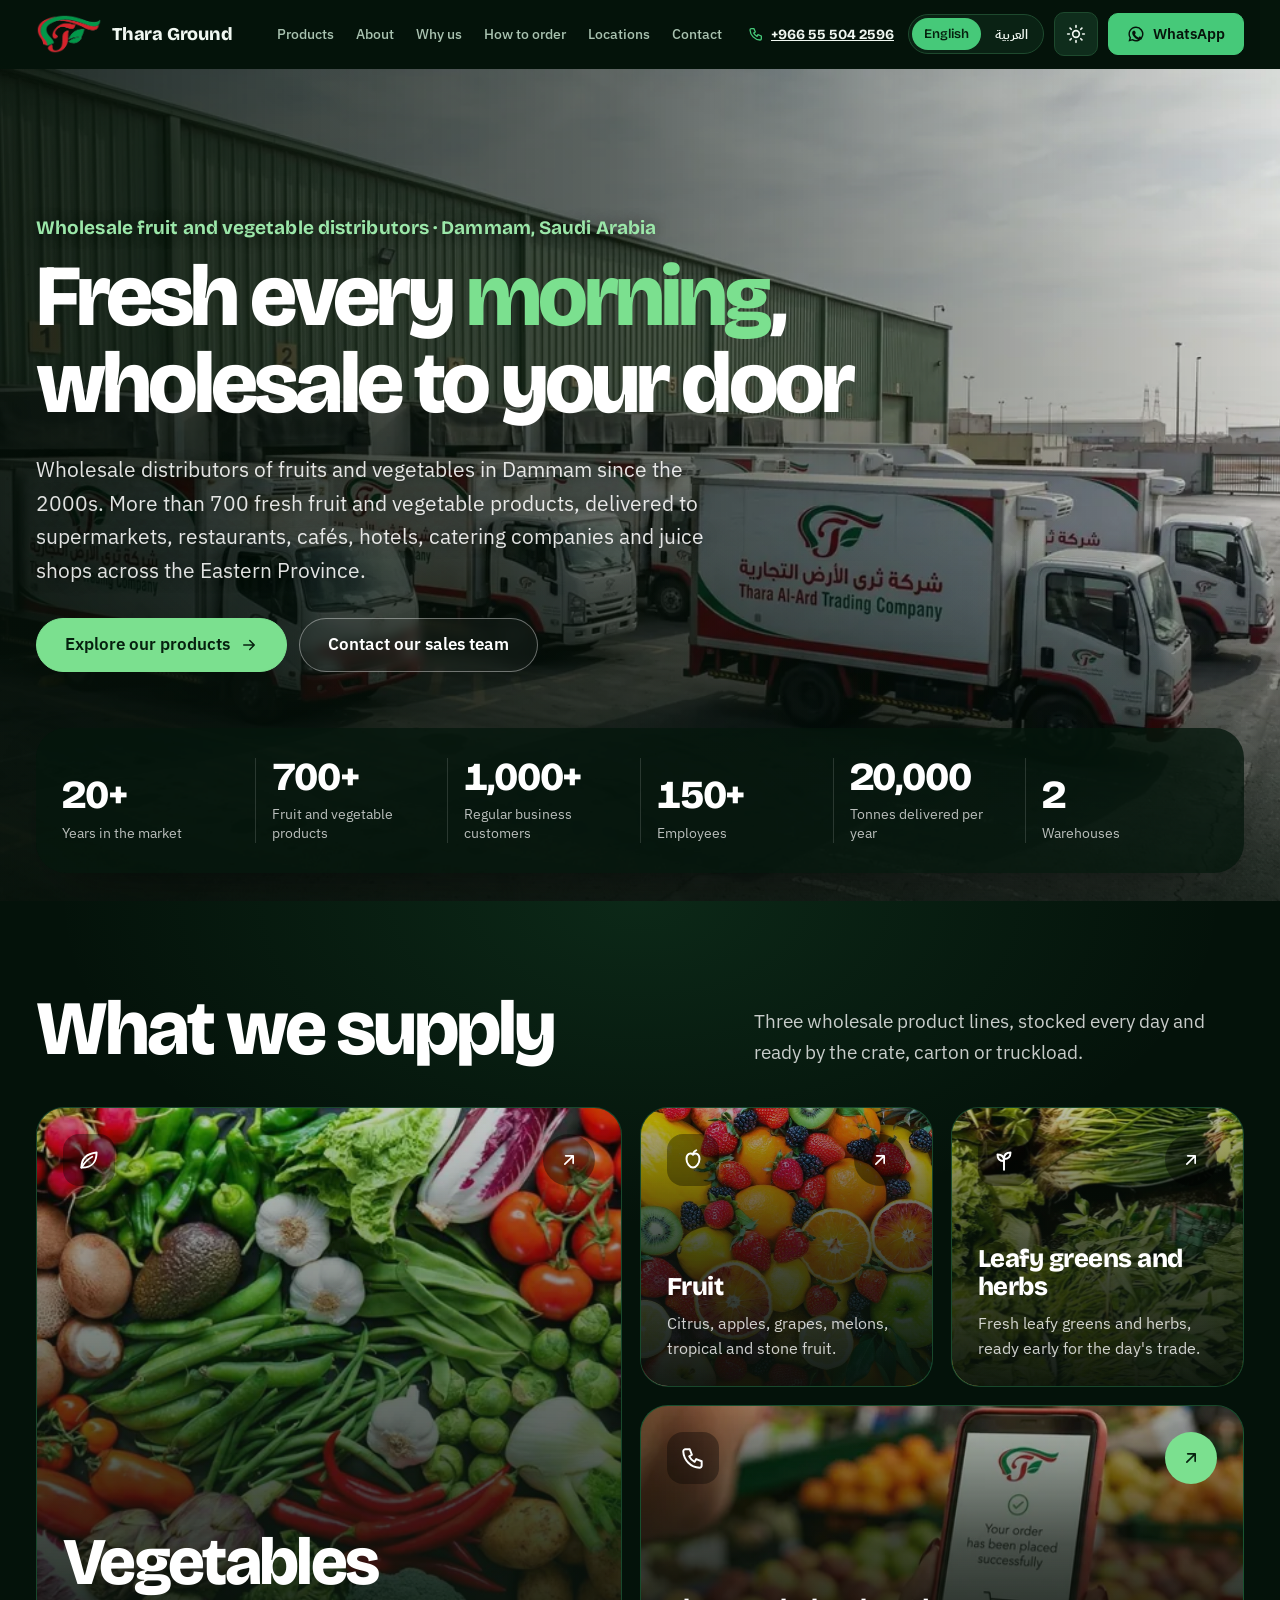
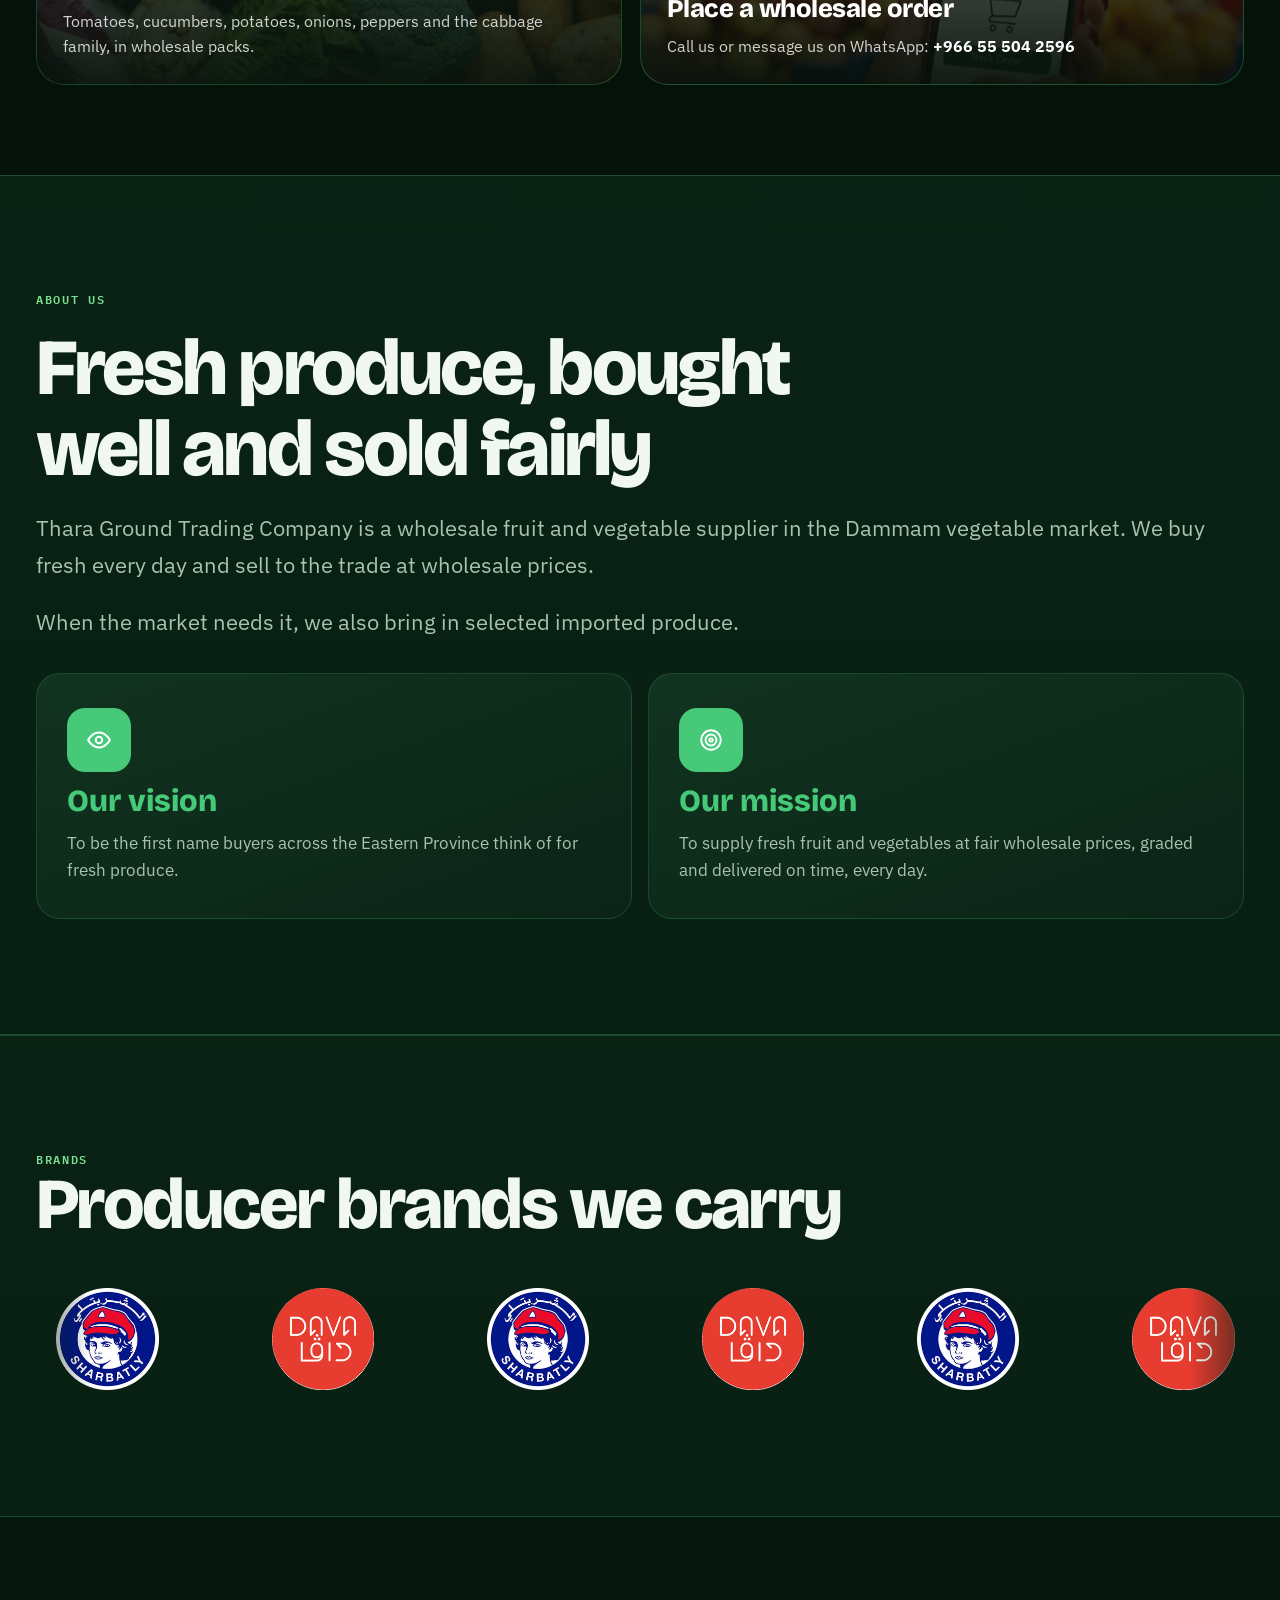
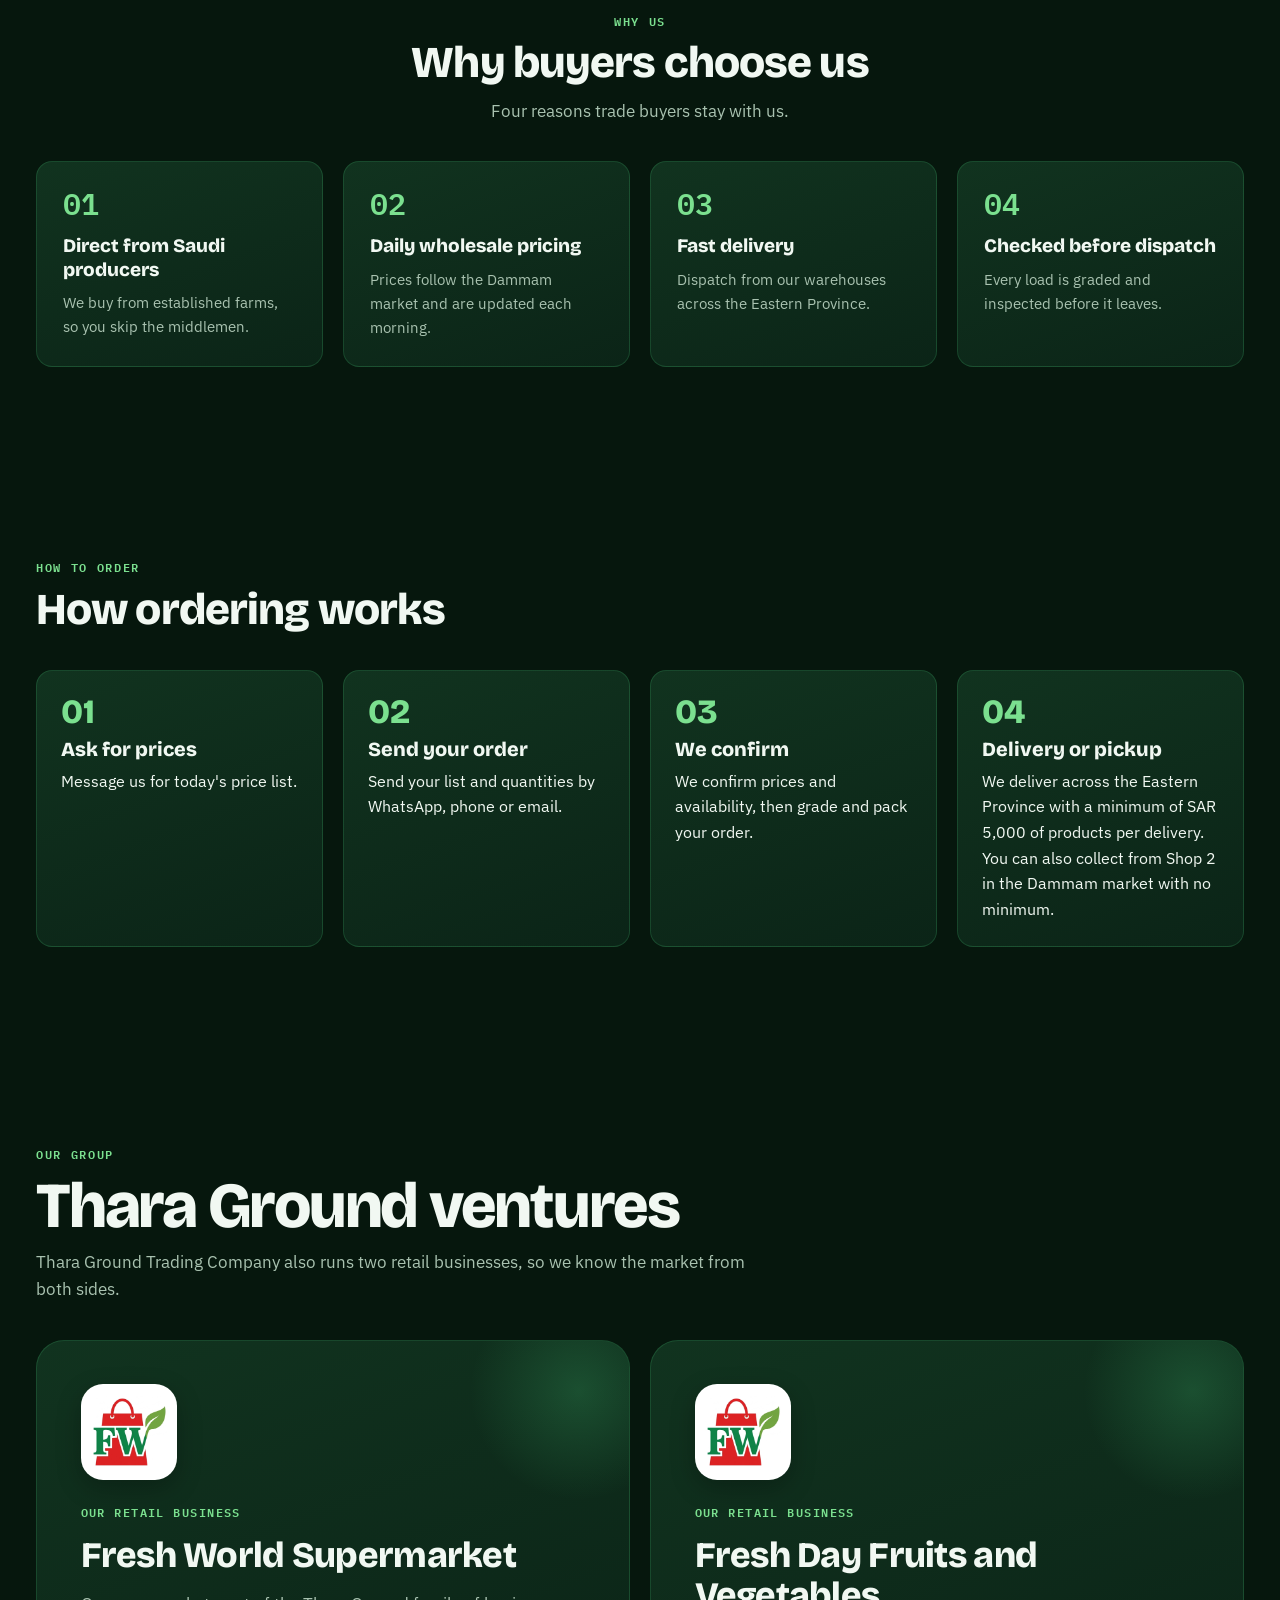
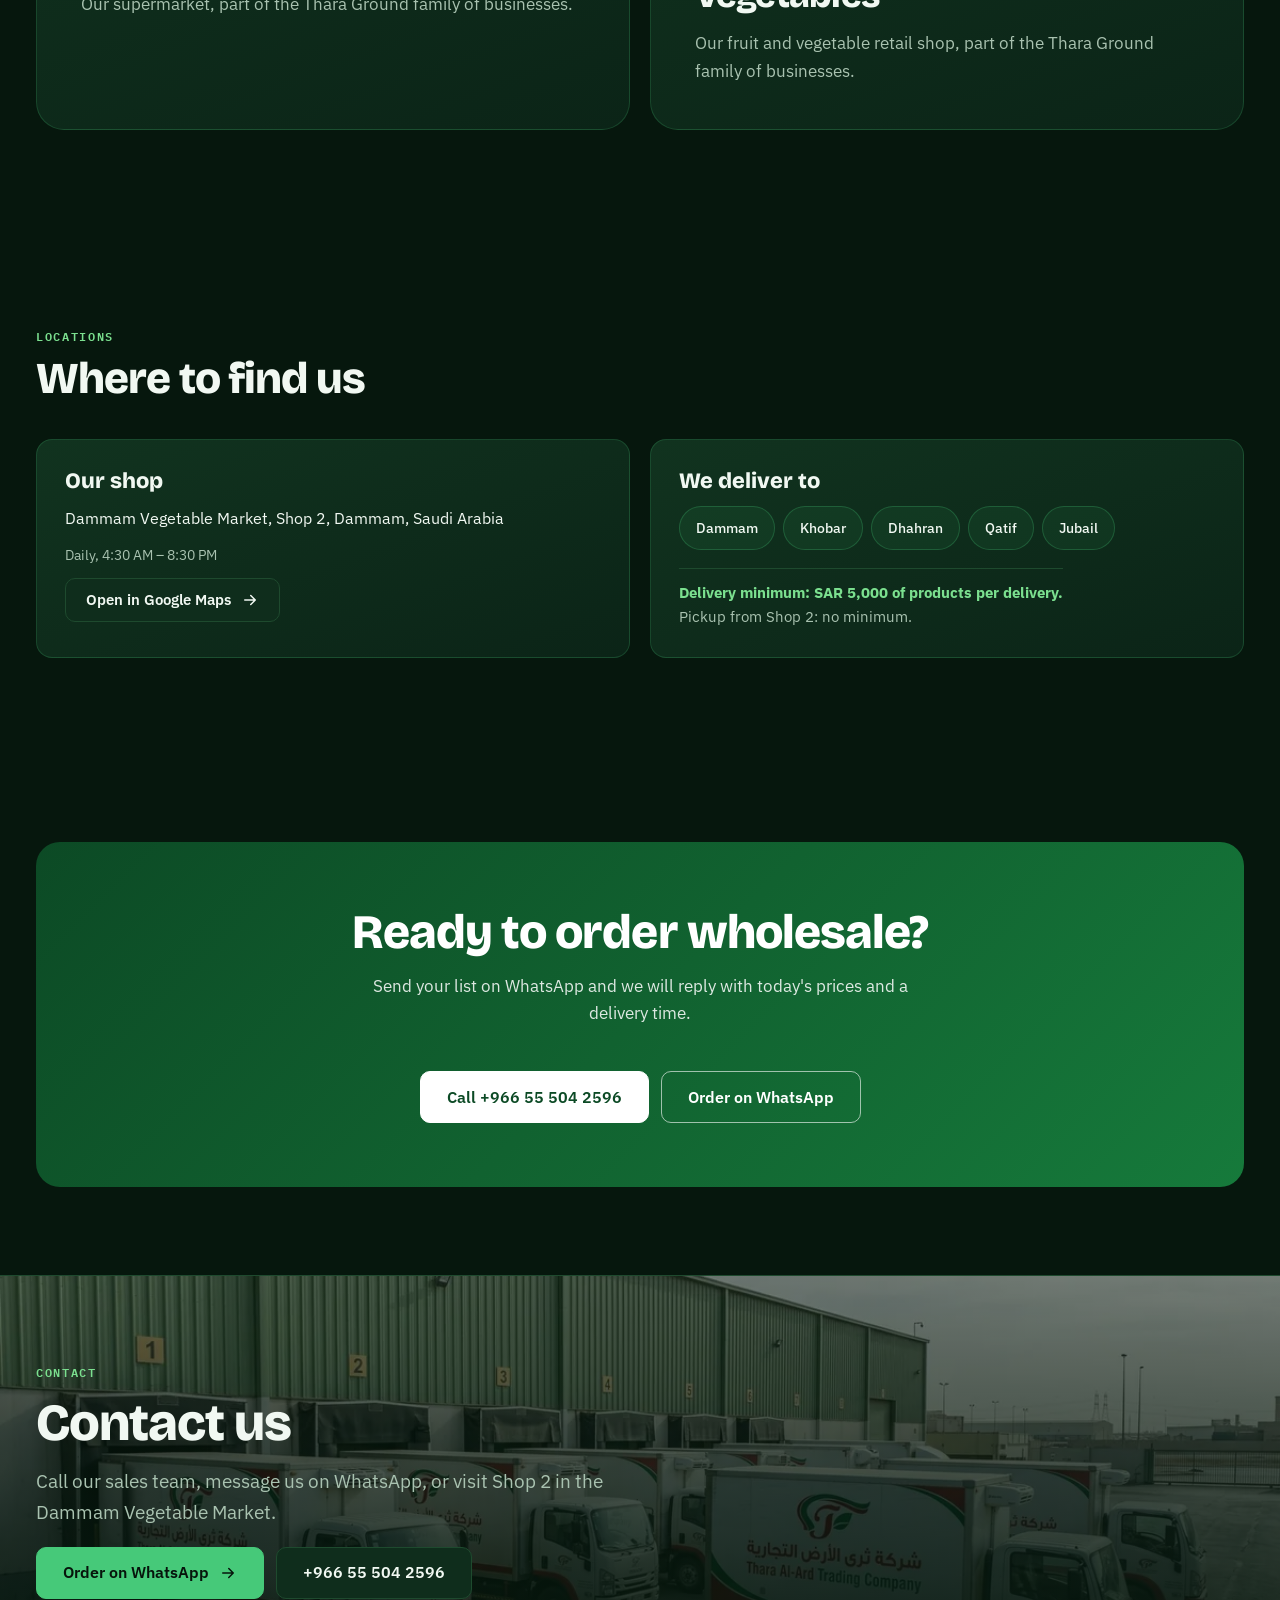
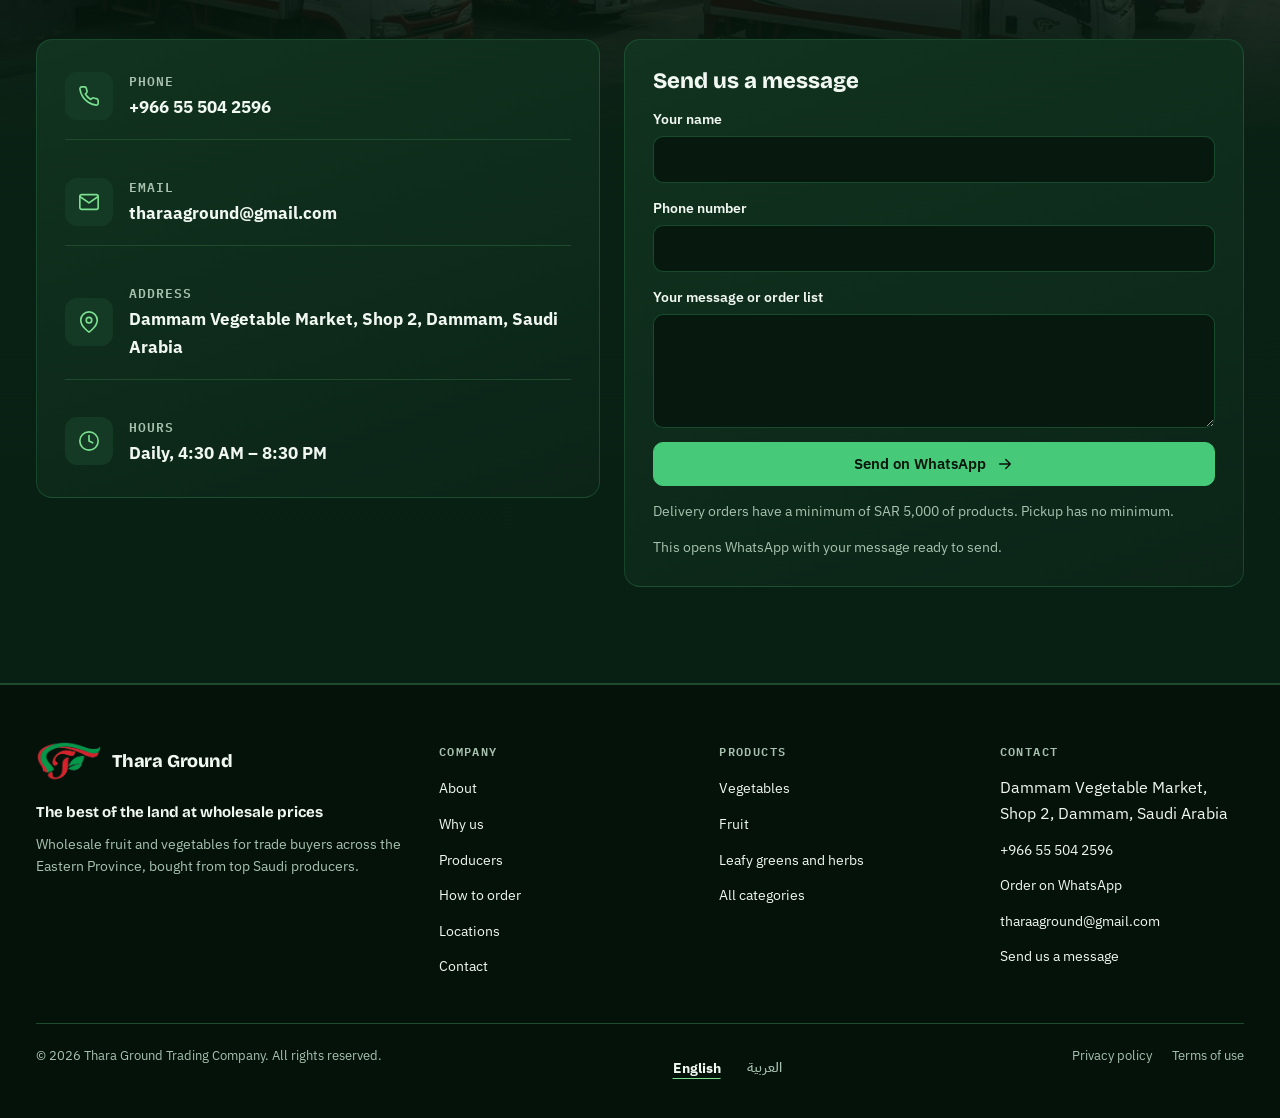
==== commit 036bec20: "Contact section: photo banner, details card with icons, form beside it (our details and photo) Co-Au" ====
--- a/index.html
+++ b/index.html
@@ -24,7 +24,7 @@
 <noscript><style>.relang #app{visibility:visible}.js .reveal{opacity:1;transform:none}</style></noscript>
 </head>
 <body data-page="home" data-slug="" data-base="" data-alt="ar/index.html">
-<div id="app"><a class="skip" href="#main">Skip to content</a><header class="site-header" id="siteHeader"><div class="wrap hdr"><a class="logo" href="index.html"><img class="logo-mark" src="assets/img/logo.png" alt="Thara Ground logo" width="66" height="40"><span class="logo-text"><b>Thara Ground</b><small>The best of the land at wholesale prices</small></span></a><nav class="nav" id="nav" aria-label="Main navigation"><div class="nav-dd"><a href="#supply">Products</a><div class="mega" role="group" aria-label="Products"><div class="mega-list"><a href="products/veg.html"><b>Vegetables</b><span>Tomatoes, cucumbers, potatoes, onions, peppers and the cabbage family, in wholesale packs.</span></a><a href="products/fruit.html"><b>Fruit</b><span>Citrus, apples, grapes, melons, tropical and stone fruit.</span></a><a href="products/leafy.html"><b>Leafy greens and herbs</b><span>Fresh leafy greens and herbs, ready early for the day&#39;s trade.</span></a></div><div class="mega-shop"><b>Our shop</b><span>Dammam Vegetable Market, Shop 2, Dammam, Saudi Arabia</span><a href="https://www.google.com/maps/search/?api=1&query=Dammam+Vegetable+Market" target="_blank" rel="noopener">Open in Google Maps</a></div></div></div><a href="#about">About</a><a href="#why">Why us</a><a href="#how">How to order</a><a href="#locations">Locations</a><a href="contact.html">Contact</a><div class="nav-extra"><a class="nav-tel" href="tel:+966555042596" dir="ltr"><svg viewBox="0 0 24 24" width="16" height="16" fill="none" stroke="currentColor" stroke-width="2" stroke-linecap="round" stroke-linejoin="round" aria-hidden="true"><path d="M5 4h4l2 5-2.5 1.5a11 11 0 0 0 5 5L15 13l5 2v4a2 2 0 0 1-2 2A16 16 0 0 1 3 6a2 2 0 0 1 2-2z"/></svg>+966 55 504 2596</a><div class="lang-sw" role="group" aria-label="Language"><button type="button" data-lang="en" lang="en" aria-pressed="true">English</button><button type="button" data-lang="ar" lang="ar" aria-pressed="false">العربية</button></div></div><a class="btn primary nav-portal" href="https://wa.me/966555042596?text=Hi%2C%20I%20need%20a%20quotation." target="_blank" rel="noopener">Order on WhatsApp</a></nav><div class="hdr-actions"><a class="hdr-phone" href="tel:+966555042596" dir="ltr"><svg viewBox="0 0 24 24" width="16" height="16" fill="none" stroke="currentColor" stroke-width="2" stroke-linecap="round" stroke-linejoin="round" aria-hidden="true"><path d="M5 4h4l2 5-2.5 1.5a11 11 0 0 0 5 5L15 13l5 2v4a2 2 0 0 1-2 2A16 16 0 0 1 3 6a2 2 0 0 1 2-2z"/></svg>+966 55 504 2596</a><div class="lang-sw" role="group" aria-label="Language"><button type="button" data-lang="en" lang="en" aria-pressed="true">English</button><button type="button" data-lang="ar" lang="ar" aria-pressed="false">العربية</button></div><button type="button" class="icon-btn theme-btn" id="themeBtn" aria-label="Switch between dark and light mode"><svg viewBox="0 0 24 24" width="20" height="20" fill="none" stroke="currentColor" stroke-width="2" stroke-linecap="round" aria-hidden="true"><circle cx="12" cy="12" r="4"/><path d="M12 2v2M12 20v2M4.9 4.9l1.4 1.4M17.7 17.7l1.4 1.4M2 12h2M20 12h2M4.9 19.1l1.4-1.4M17.7 6.3l1.4-1.4"/></svg><svg viewBox="0 0 24 24" width="20" height="20" fill="none" stroke="currentColor" stroke-width="2" stroke-linecap="round" stroke-linejoin="round" aria-hidden="true"><path d="M21 12.8A9 9 0 1 1 11.2 3a7 7 0 0 0 9.8 9.8z"/></svg></button><a class="btn primary hdr-portal" href="https://wa.me/966555042596?text=Hi%2C%20I%20need%20a%20quotation." target="_blank" rel="noopener"><svg viewBox="0 0 24 24" width="18" height="18" fill="currentColor" aria-hidden="true"><path d="M12 2a10 10 0 0 0-8.6 15.1L2 22l5-1.3A10 10 0 1 0 12 2zm0 2a8 8 0 1 1-4.2 14.8l-.4-.2-2.6.7.7-2.5-.3-.4A8 8 0 0 1 12 4zm-3 3.5c-.3 0-.7.1-1 .5-.4.5-1.1 1.2-1.1 2.8s1.2 3.2 1.3 3.4c.2.2 2.3 3.6 5.6 4.9 2.8 1.1 3.3.9 3.9.8.6 0 2-.8 2.2-1.6.3-.8.3-1.5.2-1.6-.1-.2-.3-.3-.7-.5l-2-1c-.3-.1-.5-.2-.7.2l-.9 1.1c-.2.2-.3.2-.7.1-.3-.2-1.4-.5-2.6-1.6-1-.9-1.6-2-1.8-2.3-.2-.3 0-.5.1-.7l.5-.6c.1-.2.2-.3.3-.5.1-.2 0-.4 0-.6l-.9-2.2c-.2-.5-.5-.5-.7-.5z"/></svg>WhatsApp</a><button type="button" class="icon-btn menu-btn" id="menuBtn" aria-expanded="false" aria-controls="nav" aria-label="Open menu"><svg viewBox="0 0 24 24" width="22" height="22" fill="none" stroke="currentColor" stroke-width="2" stroke-linecap="round" aria-hidden="true"><path d="M4 7h16M4 12h16M4 17h16"/></svg><svg viewBox="0 0 24 24" width="22" height="22" fill="none" stroke="currentColor" stroke-width="2" stroke-linecap="round" aria-hidden="true"><path d="M6 6l12 12M18 6L6 18"/></svg></button></div></div></header><main id="main"><section class="hero" id="top" aria-labelledby="heroTitle"><div class="hero-media" aria-hidden="true"><img class="hero-img" src="assets/img/hero.webp" alt="Thara Ground delivery trucks at the Dammam wholesale market" width="1600" height="900" fetchpriority="high" decoding="async"></div><div class="hero-shade" aria-hidden="true"></div><div class="wrap hero-in"><div class="hero-copy" role="tabpanel"><p class="hero-eyebrow">Wholesale fruit and vegetable distributors · Dammam, Saudi Arabia</p><h1 id="heroTitle">Fresh every <em class="accent">morning</em>, wholesale to your door</h1><p class="lead" id="heroSub">Wholesale distributors of fruits and vegetables in Dammam since the 2000s. More than 700 fresh fruit and vegetable products, delivered to supermarkets, restaurants, cafés, hotels, catering companies and juice shops across the Eastern Province.</p><div class="cta"><a class="btn primary lg" href="#supply">Explore our products<svg class="arr" viewBox="0 0 24 24" width="18" height="18" fill="none" stroke="currentColor" stroke-width="2" stroke-linecap="round" stroke-linejoin="round" aria-hidden="true"><path d="M5 12h14M13 6l6 6-6 6"/></svg></a><a class="btn outline lg" href="contact.html">Contact our sales team</a></div></div><dl class="hero-stats" aria-label="Key numbers"><div class="stat"><dt>Years in the market</dt><dd><span class="count" dir="ltr" data-to="20" data-suffix="+">20+</span></dd></div><div class="stat"><dt>Fruit and vegetable products</dt><dd><span class="count" dir="ltr" data-to="700" data-suffix="+">700+</span></dd></div><div class="stat"><dt>Regular business customers</dt><dd><span class="count" dir="ltr" data-to="1000" data-suffix="+">1,000+</span></dd></div><div class="stat"><dt>Employees</dt><dd><span class="count" dir="ltr" data-to="150" data-suffix="+">150+</span></dd></div><div class="stat"><dt>Tonnes delivered per year</dt><dd><span class="count" dir="ltr" data-to="20000" data-suffix="">20,000</span></dd></div><div class="stat"><dt>Warehouses</dt><dd><span class="count" dir="ltr" data-to="2" data-suffix="">2</span></dd></div></dl></div></section><section class="sec dark" id="supply" aria-labelledby="supplyT"><div class="wrap"><div class="sup-head reveal"><h2 class="title" id="supplyT">What we supply</h2><p>Three wholesale product lines, stocked every day and ready by the crate, carton or truckload.</p></div><div class="bento"><a class="bn bn-veg bn-big reveal" style="--i:0" href="products/veg.html"><span class="bn-bg" aria-hidden="true"><img src="assets/img/vegetables.webp" data-fallback="assets/img/cat/tomatoes.svg" alt="Fresh vegetables wholesale at Thara Ground, Dammam" width="800" height="600" loading="lazy" decoding="async"></span><span class="bn-top"><span class="bn-ic"><svg viewBox="0 0 24 24" width="26" height="26" fill="none" stroke="currentColor" stroke-width="1.8" stroke-linecap="round" stroke-linejoin="round" aria-hidden="true"><path d="M5 19c0-8 5-13 14-14 0 9-5 14-13 14z"/><path d="M5 19c3-5 6-8 10-10"/></svg></span><span class="bn-go"><svg class="ur" viewBox="0 0 24 24" width="20" height="20" fill="none" stroke="currentColor" stroke-width="2" stroke-linecap="round" stroke-linejoin="round" aria-hidden="true"><path d="M7 17L17 7M8 7h9v9"/></svg></span></span><span class="bn-body"><span class="bn-t">Vegetables</span><span class="bn-d">Tomatoes, cucumbers, potatoes, onions, peppers and the cabbage family, in wholesale packs.</span></span></a><a class="bn bn-fruit reveal" style="--i:1" href="products/fruit.html"><span class="bn-bg" aria-hidden="true"><img src="assets/img/fruits.webp" data-fallback="assets/img/cat/citrus.svg" alt="Fresh fruit wholesale at Thara Ground, Dammam" width="800" height="600" loading="lazy" decoding="async"></span><span class="bn-top"><span class="bn-ic"><svg viewBox="0 0 24 24" width="26" height="26" fill="none" stroke="currentColor" stroke-width="1.8" stroke-linecap="round" stroke-linejoin="round" aria-hidden="true"><path d="M12 7c-2-2-6-1-6 4 0 4 3 8 6 8s6-4 6-8c0-5-4-6-6-4z"/><path d="M12 7c0-2 1-3 3-4"/></svg></span><span class="bn-go"><svg class="ur" viewBox="0 0 24 24" width="20" height="20" fill="none" stroke="currentColor" stroke-width="2" stroke-linecap="round" stroke-linejoin="round" aria-hidden="true"><path d="M7 17L17 7M8 7h9v9"/></svg></span></span><span class="bn-body"><span class="bn-t">Fruit</span><span class="bn-d">Citrus, apples, grapes, melons, tropical and stone fruit.</span></span></a><a class="bn bn-leafy reveal" style="--i:2" href="products/leafy.html"><span class="bn-bg" aria-hidden="true"><img src="assets/img/leafy.webp" data-fallback="assets/img/cat/leafy-herbs.svg" alt="Fresh leafy greens and herbs at Thara Ground, Dammam" width="800" height="600" loading="lazy" decoding="async"></span><span class="bn-top"><span class="bn-ic"><svg viewBox="0 0 24 24" width="26" height="26" fill="none" stroke="currentColor" stroke-width="1.8" stroke-linecap="round" stroke-linejoin="round" aria-hidden="true"><path d="M12 21V9"/><path d="M12 13c-4 0-6-2-6-6 4 0 6 2 6 6z"/><path d="M12 11c0-4 2-6 6-6 0 4-2 6-6 6z"/></svg></span><span class="bn-go"><svg class="ur" viewBox="0 0 24 24" width="20" height="20" fill="none" stroke="currentColor" stroke-width="2" stroke-linecap="round" stroke-linejoin="round" aria-hidden="true"><path d="M7 17L17 7M8 7h9v9"/></svg></span></span><span class="bn-body"><span class="bn-t">Leafy greens and herbs</span><span class="bn-d">Fresh leafy greens and herbs, ready early for the day&#39;s trade.</span></span></a><a class="bn bn-order reveal" style="--i:4" href="tel:+966555042596"><span class="bn-bg" aria-hidden="true"><img src="assets/img/order.webp" alt="Ordering fresh fruit and vegetables by phone from Thara Ground" width="800" height="446" loading="lazy" decoding="async"></span><span class="bn-top"><span class="bn-ic"><svg viewBox="0 0 24 24" width="26" height="26" fill="none" stroke="currentColor" stroke-width="1.8" stroke-linecap="round" stroke-linejoin="round" aria-hidden="true"><path d="M5 4h4l2 5-2.5 1.5a11 11 0 0 0 5 5L15 13l5 2v4a2 2 0 0 1-2 2A16 16 0 0 1 3 6a2 2 0 0 1 2-2z"/></svg></span><span class="bn-go acc"><svg class="ur" viewBox="0 0 24 24" width="20" height="20" fill="none" stroke="currentColor" stroke-width="2" stroke-linecap="round" stroke-linejoin="round" aria-hidden="true"><path d="M7 17L17 7M8 7h9v9"/></svg></span></span><span class="bn-body"><span class="bn-t">Place a wholesale order</span><span class="bn-d">Call us or message us on WhatsApp: <b dir="ltr">+966 55 504 2596</b></span></span></a></div></div></section><section class="sec alt" id="about" aria-labelledby="aboutT"><div class="wrap about-grid about-solo"><div class="about-text reveal"><p class="eyebrow">About us</p><h2 class="title" id="aboutT">Fresh produce, bought well and sold fairly</h2><p>Thara Ground Trading Company is a wholesale fruit and vegetable supplier in the Dammam vegetable market. We buy fresh every day and sell to the trade at wholesale prices.</p><p>When the market needs it, we also bring in selected imported produce.</p><div class="vm"><div class="card vm-card"><span class="vm-ic" aria-hidden="true"><svg viewBox="0 0 24 24" width="26" height="26" fill="none" stroke="currentColor" stroke-width="1.8" stroke-linecap="round" stroke-linejoin="round"><path d="M2 12s3.6-7 10-7 10 7 10 7-3.6 7-10 7S2 12 2 12z"/><circle cx="12" cy="12" r="3"/></svg></span><h3>Our vision</h3><p>To be the first name buyers across the Eastern Province think of for fresh produce.</p></div><div class="card vm-card"><span class="vm-ic" aria-hidden="true"><svg viewBox="0 0 24 24" width="26" height="26" fill="none" stroke="currentColor" stroke-width="1.8" stroke-linecap="round" stroke-linejoin="round"><circle cx="12" cy="12" r="9"/><circle cx="12" cy="12" r="5"/><circle cx="12" cy="12" r="1.5"/></svg></span><h3>Our mission</h3><p>To supply fresh fruit and vegetables at fair wholesale prices, graded and delivered on time, every day.</p></div></div></div></div></section><section class="sec alt" id="brands" aria-labelledby="brandsT"><div class="wrap"><div class="sec-head row reveal"><div><p class="eyebrow">Brands</p><h2 class="title" id="brandsT">Producer brands we carry</h2></div></div></div><div class="mq-wrap"><div class="marquee " dir="ltr"><div class="marquee-track"><ul role="list" aria-label="Producer brands we carry"><li><img class="logo-img" src="assets/img/sharbatly.png" alt="Sharbatly Fruit" loading="lazy" height="40"></li><li><img class="logo-img" src="assets/img/dawa.png" alt="Dawa Agriculture" loading="lazy" height="40"></li><li><img class="logo-img" src="assets/img/sharbatly.png" alt="Sharbatly Fruit" loading="lazy" height="40"></li><li><img class="logo-img" src="assets/img/dawa.png" alt="Dawa Agriculture" loading="lazy" height="40"></li><li><img class="logo-img" src="assets/img/sharbatly.png" alt="Sharbatly Fruit" loading="lazy" height="40"></li><li><img class="logo-img" src="assets/img/dawa.png" alt="Dawa Agriculture" loading="lazy" height="40"></li><li><img class="logo-img" src="assets/img/sharbatly.png" alt="Sharbatly Fruit" loading="lazy" height="40"></li><li><img class="logo-img" src="assets/img/dawa.png" alt="Dawa Agriculture" loading="lazy" height="40"></li></ul><ul aria-hidden="true"><li><img class="logo-img" src="assets/img/sharbatly.png" alt="Sharbatly Fruit" loading="lazy" height="40"></li><li><img class="logo-img" src="assets/img/dawa.png" alt="Dawa Agriculture" loading="lazy" height="40"></li><li><img class="logo-img" src="assets/img/sharbatly.png" alt="Sharbatly Fruit" loading="lazy" height="40"></li><li><img class="logo-img" src="assets/img/dawa.png" alt="Dawa Agriculture" loading="lazy" height="40"></li><li><img class="logo-img" src="assets/img/sharbatly.png" alt="Sharbatly Fruit" loading="lazy" height="40"></li><li><img class="logo-img" src="assets/img/dawa.png" alt="Dawa Agriculture" loading="lazy" height="40"></li><li><img class="logo-img" src="assets/img/sharbatly.png" alt="Sharbatly Fruit" loading="lazy" height="40"></li><li><img class="logo-img" src="assets/img/dawa.png" alt="Dawa Agriculture" loading="lazy" height="40"></li></ul></div></div></div></section><section class="sec" id="why" aria-labelledby="whyT"><div class="wrap"><div class="sec-head reveal center"><p class="eyebrow">Why us</p><h2 class="title" id="whyT">Why buyers choose us</h2><p class="sub">Four reasons trade buyers stay with us.</p></div><div class="grid-4"><article class="card info-card reveal" style="--i:0"><span class="why-n">01</span><h3>Direct from Saudi producers</h3><p>We buy from established farms, so you skip the middlemen.</p></article><article class="card info-card reveal" style="--i:1"><span class="why-n">02</span><h3>Daily wholesale pricing</h3><p>Prices follow the Dammam market and are updated each morning.</p></article><article class="card info-card reveal" style="--i:2"><span class="why-n">03</span><h3>Fast delivery</h3><p>Dispatch from our warehouses across the Eastern Province.</p></article><article class="card info-card reveal" style="--i:3"><span class="why-n">04</span><h3>Checked before dispatch</h3><p>Every load is graded and inspected before it leaves.</p></article></div></div></section><section class="sec" id="how" aria-labelledby="howT"><div class="wrap"><div class="sec-head reveal"><p class="eyebrow">How to order</p><h2 class="title" id="howT">How ordering works</h2></div><ol class="steps" role="list"><li class="step card reveal" style="--i:0"><span class="step-n">01</span><h3>Ask for prices</h3><p>Message us for today&#39;s price list.</p></li><li class="step card reveal" style="--i:1"><span class="step-n">02</span><h3>Send your order</h3><p>Send your list and quantities by WhatsApp, phone or email.</p></li><li class="step card reveal" style="--i:2"><span class="step-n">03</span><h3>We confirm</h3><p>We confirm prices and availability, then grade and pack your order.</p></li><li class="step card reveal" style="--i:3"><span class="step-n">04</span><h3>Delivery or pickup</h3><p>We deliver across the Eastern Province with a minimum of SAR 5,000 of products per delivery. You can also collect from Shop 2 in the Dammam market with no minimum.</p></li></ol></div></section><section class="sec" id="ventures" aria-labelledby="grpT"><div class="wrap"><div class="sec-head reveal"><p class="eyebrow">Our group</p><h2 class="title" id="grpT">Thara Ground ventures</h2><p class="sub">Thara Ground Trading Company also runs two retail businesses, so we know the market from both sides.</p></div><div class="grid-2 vent-grid"><article class="card vent-card reveal" style="--i:0"><span class="vent-logo"><img src="assets/img/freshday.png" alt="Fresh Day Fruits and Vegetables logo" width="417" height="398" loading="lazy" decoding="async"></span><p class="vent-tag">Our retail business</p><h3>Fresh World Supermarket</h3><p>Our supermarket, part of the Thara Ground family of businesses.</p></article><article class="card vent-card reveal" style="--i:1"><span class="vent-logo"><img src="assets/img/freshday.png" alt="Fresh Day Fruits and Vegetables logo" width="417" height="398" loading="lazy" decoding="async"></span><p class="vent-tag">Our retail business</p><h3>Fresh Day Fruits and Vegetables</h3><p>Our fruit and vegetable retail shop, part of the Thara Ground family of businesses.</p></article></div></div></section><section class="sec" id="locations" aria-labelledby="locT"><div class="wrap"><div class="sec-head reveal"><p class="eyebrow">Locations</p><h2 class="title" id="locT">Where to find us</h2></div><div class="grid-2"><article class="card loc-card reveal"><h3>Our shop</h3><p>Dammam Vegetable Market, Shop 2, Dammam, Saudi Arabia</p><p class="muted">Daily, 4:30 AM – 8:30 PM</p><a class="btn" href="https://www.google.com/maps/search/?api=1&query=Dammam+Vegetable+Market" target="_blank" rel="noopener">Open in Google Maps<svg class="arr" viewBox="0 0 24 24" width="18" height="18" fill="none" stroke="currentColor" stroke-width="2" stroke-linecap="round" stroke-linejoin="round" aria-hidden="true"><path d="M5 12h14M13 6l6 6-6 6"/></svg></a></article><article class="card loc-card reveal" style="--i:1"><h3>We deliver to</h3><ul class="chips" role="list"><li class="chip">Dammam</li><li class="chip">Khobar</li><li class="chip">Dhahran</li><li class="chip">Qatif</li><li class="chip">Jubail</li></ul><p class="order-min"><strong>Delivery minimum: SAR 5,000 of products per delivery.</strong><br>Pickup from Shop 2: no minimum.</p></article></div></div></section><section class="cta-band" id="order" aria-labelledby="ctaT"><div class="wrap"><div class="cta-in reveal"><h2 id="ctaT">Ready to order wholesale?</h2><p>Send your list on WhatsApp and we will reply with today&#39;s prices and a delivery time.</p><div class="cta"><a class="btn light lg" href="tel:+966555042596" dir="ltr">Call +966 55 504 2596</a><a class="btn ghost-light lg" href="https://wa.me/966555042596?text=Hi%2C%20I%20need%20a%20quotation." target="_blank" rel="noopener">Order on WhatsApp</a></div></div></div></section><section class="sec alt" id="contact" aria-labelledby="contactT"><div class="wrap"><div class="sec-head reveal"><p class="eyebrow">Contact</p><h2 class="title" id="contactT">Get in touch</h2></div><div class="grid-2 contact-grid"><dl class="contact-list card reveal"><div><dt>Phone</dt><dd><a href="tel:+966555042596" dir="ltr">+966 55 504 2596</a></dd></div><div><dt>Email</dt><dd><a href="mailto:tharaaground@gmail.com">tharaaground@gmail.com</a></dd></div><div><dt>Address</dt><dd><a href="https://www.google.com/maps/search/?api=1&query=Dammam+Vegetable+Market" target="_blank" rel="noopener">Dammam Vegetable Market, Shop 2, Dammam, Saudi Arabia</a></dd></div><div><dt>Hours</dt><dd>Daily, 4:30 AM – 8:30 PM</dd></div></dl><form class="card contact-form reveal" id="contactForm" name="contact" method="POST" data-netlify="true" style="--i:1"><input type="hidden" name="form-name" value="contact"><h3>Send us a message</h3><label>Your name<input name="name" autocomplete="name" required></label><label>Phone number<input name="phone" type="tel" autocomplete="tel" dir="ltr"></label><label>Your message or order list<textarea name="msg" rows="4" required></textarea></label><button class="btn primary" type="submit">Send on WhatsApp<svg class="arr" viewBox="0 0 24 24" width="18" height="18" fill="none" stroke="currentColor" stroke-width="2" stroke-linecap="round" stroke-linejoin="round" aria-hidden="true"><path d="M5 12h14M13 6l6 6-6 6"/></svg></button><p class="muted">Delivery orders have a minimum of SAR 5,000 of products. Pickup has no minimum.</p><p class="muted">This opens WhatsApp with your message ready to send.</p><p class="form-status" id="formStatus" role="status" aria-live="polite"></p></form></div></div></section></main><footer class="site-footer"><div class="wrap"><div class="foot-grid"><div class="foot-brand"><a class="logo" href="index.html"><img class="logo-mark" src="assets/img/logo.png" alt="Thara Ground logo" width="66" height="40" loading="lazy"><span class="logo-text"><b>Thara Ground</b></span></a><p class="foot-tag">The best of the land at wholesale prices</p><p>Wholesale fruit and vegetables for trade buyers across the Eastern Province, bought from top Saudi producers.</p></div><div><h2 class="foot-h">Company</h2><ul><li><a href="#about">About</a></li><li><a href="#why">Why us</a></li><li><a href="#brands">Producers</a></li><li><a href="#how">How to order</a></li><li><a href="#locations">Locations</a></li><li><a href="contact.html">Contact</a></li></ul></div><div><h2 class="foot-h">Products</h2><ul><li><a href="products/veg.html">Vegetables</a></li><li><a href="products/fruit.html">Fruit</a></li><li><a href="products/leafy.html">Leafy greens and herbs</a></li><li><a href="#supply">All categories</a></li></ul></div><div><h2 class="foot-h">Contact</h2><ul class="foot-contact"><li>Dammam Vegetable Market, Shop 2, Dammam, Saudi Arabia</li><li><a href="tel:+966555042596" dir="ltr">+966 55 504 2596</a></li><li><a href="https://wa.me/966555042596?text=Hi%2C%20I%20need%20a%20quotation." target="_blank" rel="noopener">Order on WhatsApp</a></li><li><a href="mailto:tharaaground@gmail.com">tharaaground@gmail.com</a></li><li><a href="contact.html">Send us a message</a></li></ul></div></div><div class="foot-bottom"><p>© 2026 Thara Ground Trading Company. All rights reserved.</p><div class="foot-lang" role="group" aria-label="Language"><button type="button" data-lang="en" lang="en" aria-pressed="true">English</button><button type="button" data-lang="ar" lang="ar" aria-pressed="false">العربية</button></div><p class="foot-legal"><a href="privacy.html">Privacy policy</a><a href="terms.html">Terms of use</a></p></div></div></footer></div>
+<div id="app"><a class="skip" href="#main">Skip to content</a><header class="site-header" id="siteHeader"><div class="wrap hdr"><a class="logo" href="index.html"><img class="logo-mark" src="assets/img/logo.png" alt="Thara Ground logo" width="66" height="40"><span class="logo-text"><b>Thara Ground</b><small>The best of the land at wholesale prices</small></span></a><nav class="nav" id="nav" aria-label="Main navigation"><div class="nav-dd"><a href="#supply">Products</a><div class="mega" role="group" aria-label="Products"><div class="mega-list"><a href="products/veg.html"><b>Vegetables</b><span>Tomatoes, cucumbers, potatoes, onions, peppers and the cabbage family, in wholesale packs.</span></a><a href="products/fruit.html"><b>Fruit</b><span>Citrus, apples, grapes, melons, tropical and stone fruit.</span></a><a href="products/leafy.html"><b>Leafy greens and herbs</b><span>Fresh leafy greens and herbs, ready early for the day&#39;s trade.</span></a></div><div class="mega-shop"><b>Our shop</b><span>Dammam Vegetable Market, Shop 2, Dammam, Saudi Arabia</span><a href="https://www.google.com/maps/search/?api=1&query=Dammam+Vegetable+Market" target="_blank" rel="noopener">Open in Google Maps</a></div></div></div><a href="#about">About</a><a href="#why">Why us</a><a href="#how">How to order</a><a href="#locations">Locations</a><a href="contact.html">Contact</a><div class="nav-extra"><a class="nav-tel" href="tel:+966555042596" dir="ltr"><svg viewBox="0 0 24 24" width="16" height="16" fill="none" stroke="currentColor" stroke-width="2" stroke-linecap="round" stroke-linejoin="round" aria-hidden="true"><path d="M5 4h4l2 5-2.5 1.5a11 11 0 0 0 5 5L15 13l5 2v4a2 2 0 0 1-2 2A16 16 0 0 1 3 6a2 2 0 0 1 2-2z"/></svg>+966 55 504 2596</a><div class="lang-sw" role="group" aria-label="Language"><button type="button" data-lang="en" lang="en" aria-pressed="true">English</button><button type="button" data-lang="ar" lang="ar" aria-pressed="false">العربية</button></div></div><a class="btn primary nav-portal" href="https://wa.me/966555042596?text=Hi%2C%20I%20need%20a%20quotation." target="_blank" rel="noopener">Order on WhatsApp</a></nav><div class="hdr-actions"><a class="hdr-phone" href="tel:+966555042596" dir="ltr"><svg viewBox="0 0 24 24" width="16" height="16" fill="none" stroke="currentColor" stroke-width="2" stroke-linecap="round" stroke-linejoin="round" aria-hidden="true"><path d="M5 4h4l2 5-2.5 1.5a11 11 0 0 0 5 5L15 13l5 2v4a2 2 0 0 1-2 2A16 16 0 0 1 3 6a2 2 0 0 1 2-2z"/></svg>+966 55 504 2596</a><div class="lang-sw" role="group" aria-label="Language"><button type="button" data-lang="en" lang="en" aria-pressed="true">English</button><button type="button" data-lang="ar" lang="ar" aria-pressed="false">العربية</button></div><button type="button" class="icon-btn theme-btn" id="themeBtn" aria-label="Switch between dark and light mode"><svg viewBox="0 0 24 24" width="20" height="20" fill="none" stroke="currentColor" stroke-width="2" stroke-linecap="round" aria-hidden="true"><circle cx="12" cy="12" r="4"/><path d="M12 2v2M12 20v2M4.9 4.9l1.4 1.4M17.7 17.7l1.4 1.4M2 12h2M20 12h2M4.9 19.1l1.4-1.4M17.7 6.3l1.4-1.4"/></svg><svg viewBox="0 0 24 24" width="20" height="20" fill="none" stroke="currentColor" stroke-width="2" stroke-linecap="round" stroke-linejoin="round" aria-hidden="true"><path d="M21 12.8A9 9 0 1 1 11.2 3a7 7 0 0 0 9.8 9.8z"/></svg></button><a class="btn primary hdr-portal" href="https://wa.me/966555042596?text=Hi%2C%20I%20need%20a%20quotation." target="_blank" rel="noopener"><svg viewBox="0 0 24 24" width="18" height="18" fill="currentColor" aria-hidden="true"><path d="M12 2a10 10 0 0 0-8.6 15.1L2 22l5-1.3A10 10 0 1 0 12 2zm0 2a8 8 0 1 1-4.2 14.8l-.4-.2-2.6.7.7-2.5-.3-.4A8 8 0 0 1 12 4zm-3 3.5c-.3 0-.7.1-1 .5-.4.5-1.1 1.2-1.1 2.8s1.2 3.2 1.3 3.4c.2.2 2.3 3.6 5.6 4.9 2.8 1.1 3.3.9 3.9.8.6 0 2-.8 2.2-1.6.3-.8.3-1.5.2-1.6-.1-.2-.3-.3-.7-.5l-2-1c-.3-.1-.5-.2-.7.2l-.9 1.1c-.2.2-.3.2-.7.1-.3-.2-1.4-.5-2.6-1.6-1-.9-1.6-2-1.8-2.3-.2-.3 0-.5.1-.7l.5-.6c.1-.2.2-.3.3-.5.1-.2 0-.4 0-.6l-.9-2.2c-.2-.5-.5-.5-.7-.5z"/></svg>WhatsApp</a><button type="button" class="icon-btn menu-btn" id="menuBtn" aria-expanded="false" aria-controls="nav" aria-label="Open menu"><svg viewBox="0 0 24 24" width="22" height="22" fill="none" stroke="currentColor" stroke-width="2" stroke-linecap="round" aria-hidden="true"><path d="M4 7h16M4 12h16M4 17h16"/></svg><svg viewBox="0 0 24 24" width="22" height="22" fill="none" stroke="currentColor" stroke-width="2" stroke-linecap="round" aria-hidden="true"><path d="M6 6l12 12M18 6L6 18"/></svg></button></div></div></header><main id="main"><section class="hero" id="top" aria-labelledby="heroTitle"><div class="hero-media" aria-hidden="true"><img class="hero-img" src="assets/img/hero.webp" alt="Thara Ground delivery trucks at the Dammam wholesale market" width="1600" height="900" fetchpriority="high" decoding="async"></div><div class="hero-shade" aria-hidden="true"></div><div class="wrap hero-in"><div class="hero-copy" role="tabpanel"><p class="hero-eyebrow">Wholesale fruit and vegetable distributors · Dammam, Saudi Arabia</p><h1 id="heroTitle">Fresh every <em class="accent">morning</em>, wholesale to your door</h1><p class="lead" id="heroSub">Wholesale distributors of fruits and vegetables in Dammam since the 2000s. More than 700 fresh fruit and vegetable products, delivered to supermarkets, restaurants, cafés, hotels, catering companies and juice shops across the Eastern Province.</p><div class="cta"><a class="btn primary lg" href="#supply">Explore our products<svg class="arr" viewBox="0 0 24 24" width="18" height="18" fill="none" stroke="currentColor" stroke-width="2" stroke-linecap="round" stroke-linejoin="round" aria-hidden="true"><path d="M5 12h14M13 6l6 6-6 6"/></svg></a><a class="btn outline lg" href="contact.html">Contact our sales team</a></div></div><dl class="hero-stats" aria-label="Key numbers"><div class="stat"><dt>Years in the market</dt><dd><span class="count" dir="ltr" data-to="20" data-suffix="+">20+</span></dd></div><div class="stat"><dt>Fruit and vegetable products</dt><dd><span class="count" dir="ltr" data-to="700" data-suffix="+">700+</span></dd></div><div class="stat"><dt>Regular business customers</dt><dd><span class="count" dir="ltr" data-to="1000" data-suffix="+">1,000+</span></dd></div><div class="stat"><dt>Employees</dt><dd><span class="count" dir="ltr" data-to="150" data-suffix="+">150+</span></dd></div><div class="stat"><dt>Tonnes delivered per year</dt><dd><span class="count" dir="ltr" data-to="20000" data-suffix="">20,000</span></dd></div><div class="stat"><dt>Warehouses</dt><dd><span class="count" dir="ltr" data-to="2" data-suffix="">2</span></dd></div></dl></div></section><section class="sec dark" id="supply" aria-labelledby="supplyT"><div class="wrap"><div class="sup-head reveal"><h2 class="title" id="supplyT">What we supply</h2><p>Three wholesale product lines, stocked every day and ready by the crate, carton or truckload.</p></div><div class="bento"><a class="bn bn-veg bn-big reveal" style="--i:0" href="products/veg.html"><span class="bn-bg" aria-hidden="true"><img src="assets/img/vegetables.webp" data-fallback="assets/img/cat/tomatoes.svg" alt="Fresh vegetables wholesale at Thara Ground, Dammam" width="800" height="600" loading="lazy" decoding="async"></span><span class="bn-top"><span class="bn-ic"><svg viewBox="0 0 24 24" width="26" height="26" fill="none" stroke="currentColor" stroke-width="1.8" stroke-linecap="round" stroke-linejoin="round" aria-hidden="true"><path d="M5 19c0-8 5-13 14-14 0 9-5 14-13 14z"/><path d="M5 19c3-5 6-8 10-10"/></svg></span><span class="bn-go"><svg class="ur" viewBox="0 0 24 24" width="20" height="20" fill="none" stroke="currentColor" stroke-width="2" stroke-linecap="round" stroke-linejoin="round" aria-hidden="true"><path d="M7 17L17 7M8 7h9v9"/></svg></span></span><span class="bn-body"><span class="bn-t">Vegetables</span><span class="bn-d">Tomatoes, cucumbers, potatoes, onions, peppers and the cabbage family, in wholesale packs.</span></span></a><a class="bn bn-fruit reveal" style="--i:1" href="products/fruit.html"><span class="bn-bg" aria-hidden="true"><img src="assets/img/fruits.webp" data-fallback="assets/img/cat/citrus.svg" alt="Fresh fruit wholesale at Thara Ground, Dammam" width="800" height="600" loading="lazy" decoding="async"></span><span class="bn-top"><span class="bn-ic"><svg viewBox="0 0 24 24" width="26" height="26" fill="none" stroke="currentColor" stroke-width="1.8" stroke-linecap="round" stroke-linejoin="round" aria-hidden="true"><path d="M12 7c-2-2-6-1-6 4 0 4 3 8 6 8s6-4 6-8c0-5-4-6-6-4z"/><path d="M12 7c0-2 1-3 3-4"/></svg></span><span class="bn-go"><svg class="ur" viewBox="0 0 24 24" width="20" height="20" fill="none" stroke="currentColor" stroke-width="2" stroke-linecap="round" stroke-linejoin="round" aria-hidden="true"><path d="M7 17L17 7M8 7h9v9"/></svg></span></span><span class="bn-body"><span class="bn-t">Fruit</span><span class="bn-d">Citrus, apples, grapes, melons, tropical and stone fruit.</span></span></a><a class="bn bn-leafy reveal" style="--i:2" href="products/leafy.html"><span class="bn-bg" aria-hidden="true"><img src="assets/img/leafy.webp" data-fallback="assets/img/cat/leafy-herbs.svg" alt="Fresh leafy greens and herbs at Thara Ground, Dammam" width="800" height="600" loading="lazy" decoding="async"></span><span class="bn-top"><span class="bn-ic"><svg viewBox="0 0 24 24" width="26" height="26" fill="none" stroke="currentColor" stroke-width="1.8" stroke-linecap="round" stroke-linejoin="round" aria-hidden="true"><path d="M12 21V9"/><path d="M12 13c-4 0-6-2-6-6 4 0 6 2 6 6z"/><path d="M12 11c0-4 2-6 6-6 0 4-2 6-6 6z"/></svg></span><span class="bn-go"><svg class="ur" viewBox="0 0 24 24" width="20" height="20" fill="none" stroke="currentColor" stroke-width="2" stroke-linecap="round" stroke-linejoin="round" aria-hidden="true"><path d="M7 17L17 7M8 7h9v9"/></svg></span></span><span class="bn-body"><span class="bn-t">Leafy greens and herbs</span><span class="bn-d">Fresh leafy greens and herbs, ready early for the day&#39;s trade.</span></span></a><a class="bn bn-order reveal" style="--i:4" href="tel:+966555042596"><span class="bn-bg" aria-hidden="true"><img src="assets/img/order.webp" alt="Ordering fresh fruit and vegetables by phone from Thara Ground" width="800" height="446" loading="lazy" decoding="async"></span><span class="bn-top"><span class="bn-ic"><svg viewBox="0 0 24 24" width="26" height="26" fill="none" stroke="currentColor" stroke-width="1.8" stroke-linecap="round" stroke-linejoin="round" aria-hidden="true"><path d="M5 4h4l2 5-2.5 1.5a11 11 0 0 0 5 5L15 13l5 2v4a2 2 0 0 1-2 2A16 16 0 0 1 3 6a2 2 0 0 1 2-2z"/></svg></span><span class="bn-go acc"><svg class="ur" viewBox="0 0 24 24" width="20" height="20" fill="none" stroke="currentColor" stroke-width="2" stroke-linecap="round" stroke-linejoin="round" aria-hidden="true"><path d="M7 17L17 7M8 7h9v9"/></svg></span></span><span class="bn-body"><span class="bn-t">Place a wholesale order</span><span class="bn-d">Call us or message us on WhatsApp: <b dir="ltr">+966 55 504 2596</b></span></span></a></div></div></section><section class="sec alt" id="about" aria-labelledby="aboutT"><div class="wrap about-grid about-solo"><div class="about-text reveal"><p class="eyebrow">About us</p><h2 class="title" id="aboutT">Fresh produce, bought well and sold fairly</h2><p>Thara Ground Trading Company is a wholesale fruit and vegetable supplier in the Dammam vegetable market. We buy fresh every day and sell to the trade at wholesale prices.</p><p>When the market needs it, we also bring in selected imported produce.</p><div class="vm"><div class="card vm-card"><span class="vm-ic" aria-hidden="true"><svg viewBox="0 0 24 24" width="26" height="26" fill="none" stroke="currentColor" stroke-width="1.8" stroke-linecap="round" stroke-linejoin="round"><path d="M2 12s3.6-7 10-7 10 7 10 7-3.6 7-10 7S2 12 2 12z"/><circle cx="12" cy="12" r="3"/></svg></span><h3>Our vision</h3><p>To be the first name buyers across the Eastern Province think of for fresh produce.</p></div><div class="card vm-card"><span class="vm-ic" aria-hidden="true"><svg viewBox="0 0 24 24" width="26" height="26" fill="none" stroke="currentColor" stroke-width="1.8" stroke-linecap="round" stroke-linejoin="round"><circle cx="12" cy="12" r="9"/><circle cx="12" cy="12" r="5"/><circle cx="12" cy="12" r="1.5"/></svg></span><h3>Our mission</h3><p>To supply fresh fruit and vegetables at fair wholesale prices, graded and delivered on time, every day.</p></div></div></div></div></section><section class="sec alt" id="brands" aria-labelledby="brandsT"><div class="wrap"><div class="sec-head row reveal"><div><p class="eyebrow">Brands</p><h2 class="title" id="brandsT">Producer brands we carry</h2></div></div></div><div class="mq-wrap"><div class="marquee " dir="ltr"><div class="marquee-track"><ul role="list" aria-label="Producer brands we carry"><li><img class="logo-img" src="assets/img/sharbatly.png" alt="Sharbatly Fruit" loading="lazy" height="40"></li><li><img class="logo-img" src="assets/img/dawa.png" alt="Dawa Agriculture" loading="lazy" height="40"></li><li><img class="logo-img" src="assets/img/sharbatly.png" alt="Sharbatly Fruit" loading="lazy" height="40"></li><li><img class="logo-img" src="assets/img/dawa.png" alt="Dawa Agriculture" loading="lazy" height="40"></li><li><img class="logo-img" src="assets/img/sharbatly.png" alt="Sharbatly Fruit" loading="lazy" height="40"></li><li><img class="logo-img" src="assets/img/dawa.png" alt="Dawa Agriculture" loading="lazy" height="40"></li><li><img class="logo-img" src="assets/img/sharbatly.png" alt="Sharbatly Fruit" loading="lazy" height="40"></li><li><img class="logo-img" src="assets/img/dawa.png" alt="Dawa Agriculture" loading="lazy" height="40"></li></ul><ul aria-hidden="true"><li><img class="logo-img" src="assets/img/sharbatly.png" alt="Sharbatly Fruit" loading="lazy" height="40"></li><li><img class="logo-img" src="assets/img/dawa.png" alt="Dawa Agriculture" loading="lazy" height="40"></li><li><img class="logo-img" src="assets/img/sharbatly.png" alt="Sharbatly Fruit" loading="lazy" height="40"></li><li><img class="logo-img" src="assets/img/dawa.png" alt="Dawa Agriculture" loading="lazy" height="40"></li><li><img class="logo-img" src="assets/img/sharbatly.png" alt="Sharbatly Fruit" loading="lazy" height="40"></li><li><img class="logo-img" src="assets/img/dawa.png" alt="Dawa Agriculture" loading="lazy" height="40"></li><li><img class="logo-img" src="assets/img/sharbatly.png" alt="Sharbatly Fruit" loading="lazy" height="40"></li><li><img class="logo-img" src="assets/img/dawa.png" alt="Dawa Agriculture" loading="lazy" height="40"></li></ul></div></div></div></section><section class="sec" id="why" aria-labelledby="whyT"><div class="wrap"><div class="sec-head reveal center"><p class="eyebrow">Why us</p><h2 class="title" id="whyT">Why buyers choose us</h2><p class="sub">Four reasons trade buyers stay with us.</p></div><div class="grid-4"><article class="card info-card reveal" style="--i:0"><span class="why-n">01</span><h3>Direct from Saudi producers</h3><p>We buy from established farms, so you skip the middlemen.</p></article><article class="card info-card reveal" style="--i:1"><span class="why-n">02</span><h3>Daily wholesale pricing</h3><p>Prices follow the Dammam market and are updated each morning.</p></article><article class="card info-card reveal" style="--i:2"><span class="why-n">03</span><h3>Fast delivery</h3><p>Dispatch from our warehouses across the Eastern Province.</p></article><article class="card info-card reveal" style="--i:3"><span class="why-n">04</span><h3>Checked before dispatch</h3><p>Every load is graded and inspected before it leaves.</p></article></div></div></section><section class="sec" id="how" aria-labelledby="howT"><div class="wrap"><div class="sec-head reveal"><p class="eyebrow">How to order</p><h2 class="title" id="howT">How ordering works</h2></div><ol class="steps" role="list"><li class="step card reveal" style="--i:0"><span class="step-n">01</span><h3>Ask for prices</h3><p>Message us for today&#39;s price list.</p></li><li class="step card reveal" style="--i:1"><span class="step-n">02</span><h3>Send your order</h3><p>Send your list and quantities by WhatsApp, phone or email.</p></li><li class="step card reveal" style="--i:2"><span class="step-n">03</span><h3>We confirm</h3><p>We confirm prices and availability, then grade and pack your order.</p></li><li class="step card reveal" style="--i:3"><span class="step-n">04</span><h3>Delivery or pickup</h3><p>We deliver across the Eastern Province with a minimum of SAR 5,000 of products per delivery. You can also collect from Shop 2 in the Dammam market with no minimum.</p></li></ol></div></section><section class="sec" id="ventures" aria-labelledby="grpT"><div class="wrap"><div class="sec-head reveal"><p class="eyebrow">Our group</p><h2 class="title" id="grpT">Thara Ground ventures</h2><p class="sub">Thara Ground Trading Company also runs two retail businesses, so we know the market from both sides.</p></div><div class="grid-2 vent-grid"><article class="card vent-card reveal" style="--i:0"><span class="vent-logo"><img src="assets/img/freshday.png" alt="Fresh Day Fruits and Vegetables logo" width="417" height="398" loading="lazy" decoding="async"></span><p class="vent-tag">Our retail business</p><h3>Fresh World Supermarket</h3><p>Our supermarket, part of the Thara Ground family of businesses.</p></article><article class="card vent-card reveal" style="--i:1"><span class="vent-logo"><img src="assets/img/freshday.png" alt="Fresh Day Fruits and Vegetables logo" width="417" height="398" loading="lazy" decoding="async"></span><p class="vent-tag">Our retail business</p><h3>Fresh Day Fruits and Vegetables</h3><p>Our fruit and vegetable retail shop, part of the Thara Ground family of businesses.</p></article></div></div></section><section class="sec" id="locations" aria-labelledby="locT"><div class="wrap"><div class="sec-head reveal"><p class="eyebrow">Locations</p><h2 class="title" id="locT">Where to find us</h2></div><div class="grid-2"><article class="card loc-card reveal"><h3>Our shop</h3><p>Dammam Vegetable Market, Shop 2, Dammam, Saudi Arabia</p><p class="muted">Daily, 4:30 AM – 8:30 PM</p><a class="btn" href="https://www.google.com/maps/search/?api=1&query=Dammam+Vegetable+Market" target="_blank" rel="noopener">Open in Google Maps<svg class="arr" viewBox="0 0 24 24" width="18" height="18" fill="none" stroke="currentColor" stroke-width="2" stroke-linecap="round" stroke-linejoin="round" aria-hidden="true"><path d="M5 12h14M13 6l6 6-6 6"/></svg></a></article><article class="card loc-card reveal" style="--i:1"><h3>We deliver to</h3><ul class="chips" role="list"><li class="chip">Dammam</li><li class="chip">Khobar</li><li class="chip">Dhahran</li><li class="chip">Qatif</li><li class="chip">Jubail</li></ul><p class="order-min"><strong>Delivery minimum: SAR 5,000 of products per delivery.</strong><br>Pickup from Shop 2: no minimum.</p></article></div></div></section><section class="cta-band" id="order" aria-labelledby="ctaT"><div class="wrap"><div class="cta-in reveal"><h2 id="ctaT">Ready to order wholesale?</h2><p>Send your list on WhatsApp and we will reply with today&#39;s prices and a delivery time.</p><div class="cta"><a class="btn light lg" href="tel:+966555042596" dir="ltr">Call +966 55 504 2596</a><a class="btn ghost-light lg" href="https://wa.me/966555042596?text=Hi%2C%20I%20need%20a%20quotation." target="_blank" rel="noopener">Order on WhatsApp</a></div></div></div></section><section class="sec alt ct-sec" id="contact" aria-labelledby="contactT"><div class="ct-banner"><img class="ct-bg" src="assets/img/hero.webp" alt="" loading="lazy" decoding="async"><div class="wrap ct-head"><p class="eyebrow">Contact</p><h2 class="title" id="contactT">Contact us</h2><p class="lead">Call our sales team, message us on WhatsApp, or visit Shop 2 in the Dammam Vegetable Market.</p><div class="cta"><a class="btn primary lg" href="https://wa.me/966555042596?text=Hi%2C%20I%20need%20a%20quotation." target="_blank" rel="noopener">Order on WhatsApp<svg class="arr" viewBox="0 0 24 24" width="18" height="18" fill="none" stroke="currentColor" stroke-width="2" stroke-linecap="round" stroke-linejoin="round" aria-hidden="true"><path d="M5 12h14M13 6l6 6-6 6"/></svg></a><a class="btn lg" href="tel:+966555042596" dir="ltr">+966 55 504 2596</a></div></div></div><div class="wrap ct-body"><dl class="contact-list card ct-card"><div class="ct-row"><span class="ct-ic"><svg viewBox="0 0 24 24" width="22" height="22" fill="none" stroke="currentColor" stroke-width="1.8" stroke-linecap="round" stroke-linejoin="round" aria-hidden="true"><path d="M22 16.9v3a2 2 0 0 1-2.2 2 19.8 19.8 0 0 1-8.6-3.1 19.5 19.5 0 0 1-6-6A19.8 19.8 0 0 1 2.1 4.2 2 2 0 0 1 4.1 2h3a2 2 0 0 1 2 1.7c.1.9.4 1.8.7 2.7a2 2 0 0 1-.5 2.1L8 9.8a16 16 0 0 0 6 6l1.3-1.3a2 2 0 0 1 2.1-.4c.9.3 1.8.6 2.7.7a2 2 0 0 1 1.7 2z"/></svg></span><div><dt>Phone</dt><dd><a href="tel:+966555042596" dir="ltr">+966 55 504 2596</a></dd></div></div><div class="ct-row"><span class="ct-ic"><svg viewBox="0 0 24 24" width="22" height="22" fill="none" stroke="currentColor" stroke-width="1.8" stroke-linecap="round" stroke-linejoin="round" aria-hidden="true"><rect x="2" y="4" width="20" height="16" rx="2"/><path d="M22 6l-10 7L2 6"/></svg></span><div><dt>Email</dt><dd><a href="mailto:tharaaground@gmail.com">tharaaground@gmail.com</a></dd></div></div><div class="ct-row"><span class="ct-ic"><svg viewBox="0 0 24 24" width="22" height="22" fill="none" stroke="currentColor" stroke-width="1.8" stroke-linecap="round" stroke-linejoin="round" aria-hidden="true"><path d="M21 10c0 7-9 13-9 13s-9-6-9-13a9 9 0 0 1 18 0z"/><circle cx="12" cy="10" r="3"/></svg></span><div><dt>Address</dt><dd><a href="https://www.google.com/maps/search/?api=1&query=Dammam+Vegetable+Market" target="_blank" rel="noopener">Dammam Vegetable Market, Shop 2, Dammam, Saudi Arabia</a></dd></div></div><div class="ct-row"><span class="ct-ic"><svg viewBox="0 0 24 24" width="22" height="22" fill="none" stroke="currentColor" stroke-width="1.8" stroke-linecap="round" stroke-linejoin="round" aria-hidden="true"><circle cx="12" cy="12" r="10"/><path d="M12 6v6l4 2"/></svg></span><div><dt>Hours</dt><dd>Daily, 4:30 AM – 8:30 PM</dd></div></div></dl><form class="card contact-form reveal" id="contactForm" name="contact" method="POST" data-netlify="true" style="--i:1"><input type="hidden" name="form-name" value="contact"><h3>Send us a message</h3><label>Your name<input name="name" autocomplete="name" required></label><label>Phone number<input name="phone" type="tel" autocomplete="tel" dir="ltr"></label><label>Your message or order list<textarea name="msg" rows="4" required></textarea></label><button class="btn primary" type="submit">Send on WhatsApp<svg class="arr" viewBox="0 0 24 24" width="18" height="18" fill="none" stroke="currentColor" stroke-width="2" stroke-linecap="round" stroke-linejoin="round" aria-hidden="true"><path d="M5 12h14M13 6l6 6-6 6"/></svg></button><p class="muted">Delivery orders have a minimum of SAR 5,000 of products. Pickup has no minimum.</p><p class="muted">This opens WhatsApp with your message ready to send.</p><p class="form-status" id="formStatus" role="status" aria-live="polite"></p></form></div></section></main><footer class="site-footer"><div class="wrap"><div class="foot-grid"><div class="foot-brand"><a class="logo" href="index.html"><img class="logo-mark" src="assets/img/logo.png" alt="Thara Ground logo" width="66" height="40" loading="lazy"><span class="logo-text"><b>Thara Ground</b></span></a><p class="foot-tag">The best of the land at wholesale prices</p><p>Wholesale fruit and vegetables for trade buyers across the Eastern Province, bought from top Saudi producers.</p></div><div><h2 class="foot-h">Company</h2><ul><li><a href="#about">About</a></li><li><a href="#why">Why us</a></li><li><a href="#brands">Producers</a></li><li><a href="#how">How to order</a></li><li><a href="#locations">Locations</a></li><li><a href="contact.html">Contact</a></li></ul></div><div><h2 class="foot-h">Products</h2><ul><li><a href="products/veg.html">Vegetables</a></li><li><a href="products/fruit.html">Fruit</a></li><li><a href="products/leafy.html">Leafy greens and herbs</a></li><li><a href="#supply">All categories</a></li></ul></div><div><h2 class="foot-h">Contact</h2><ul class="foot-contact"><li>Dammam Vegetable Market, Shop 2, Dammam, Saudi Arabia</li><li><a href="tel:+966555042596" dir="ltr">+966 55 504 2596</a></li><li><a href="https://wa.me/966555042596?text=Hi%2C%20I%20need%20a%20quotation." target="_blank" rel="noopener">Order on WhatsApp</a></li><li><a href="mailto:tharaaground@gmail.com">tharaaground@gmail.com</a></li><li><a href="contact.html">Send us a message</a></li></ul></div></div><div class="foot-bottom"><p>© 2026 Thara Ground Trading Company. All rights reserved.</p><div class="foot-lang" role="group" aria-label="Language"><button type="button" data-lang="en" lang="en" aria-pressed="true">English</button><button type="button" data-lang="ar" lang="ar" aria-pressed="false">العربية</button></div><p class="foot-legal"><a href="privacy.html">Privacy policy</a><a href="terms.html">Terms of use</a></p></div></div></footer></div>
 <script src="assets/js/data.js" defer></script>
 <script src="assets/js/i18n.js" defer></script>
 <script src="assets/js/render.js" defer></script>
--- a/assets/css/styles.css
+++ b/assets/css/styles.css
@@ -736,3 +736,27 @@
 .logo-row { list-style: none; margin: 0; padding: 8px 0 24px; display: flex; flex-wrap: wrap; justify-content: center; align-items: center; gap: 28px 48px; }
 .logo-row li { display: flex; align-items: center; }
 .logo-row .logo-img { height: 56px; width: auto; object-fit: contain; }
+
+/* Contact section: photo banner, details card overlapping it, enquiry form beside it (matches the layout of the reference contact page) */
+.ct-sec { padding-top: 0; }
+.ct-banner { position: relative; overflow: hidden; background: var(--bg-alt); }
+.ct-bg { position: absolute; inset: 0; width: 100%; height: 100%; object-fit: cover; object-position: center 60%; }
+.ct-banner::after { content: ""; position: absolute; inset: 0; background: linear-gradient(180deg, rgba(var(--shade), .55) 0%, rgba(var(--shade), .88) 75%, var(--bg-alt) 100%); }
+.ct-head { position: relative; z-index: 1; padding-top: 88px; padding-bottom: 130px; display: flex; flex-direction: column; align-items: flex-start; gap: 14px; }
+.ct-head .title { font-size: clamp(34px, 5vw, 52px); }
+.ct-head .lead { max-width: 640px; }
+.ct-head .cta { margin-top: 6px; display: flex; flex-wrap: wrap; gap: 12px; }
+.ct-body { position: relative; z-index: 2; margin-top: -90px; display: grid; grid-template-columns: minmax(0, 1fr) minmax(0, 1.1fr); gap: 24px; align-items: start; }
+.ct-card { padding: 12px 28px; margin: 0; display: flex; flex-direction: column; }
+.ct-card .ct-row { display: flex; gap: 16px; align-items: center; padding: 18px 0; border-bottom: 1px solid var(--line); }
+.ct-card .ct-row:last-child { border-bottom: 0; }
+.ct-card .ct-ic { flex: 0 0 48px; width: 48px; height: 48px; border-radius: 12px; display: grid; place-items: center; background: var(--surface-2); color: var(--accent); }
+.ct-card dt { font-size: 13px; color: var(--muted); margin: 0 0 2px; }
+.ct-card dd { margin: 0; font-weight: 700; font-size: 17px; }
+.ct-card dd a { color: var(--fg); text-decoration: none; }
+.ct-card dd a:hover { text-decoration: underline; }
+@media (max-width: 900px) {
+  .ct-body { grid-template-columns: 1fr; margin-top: -70px; }
+  .ct-head { padding-top: 64px; padding-bottom: 110px; }
+}
+
